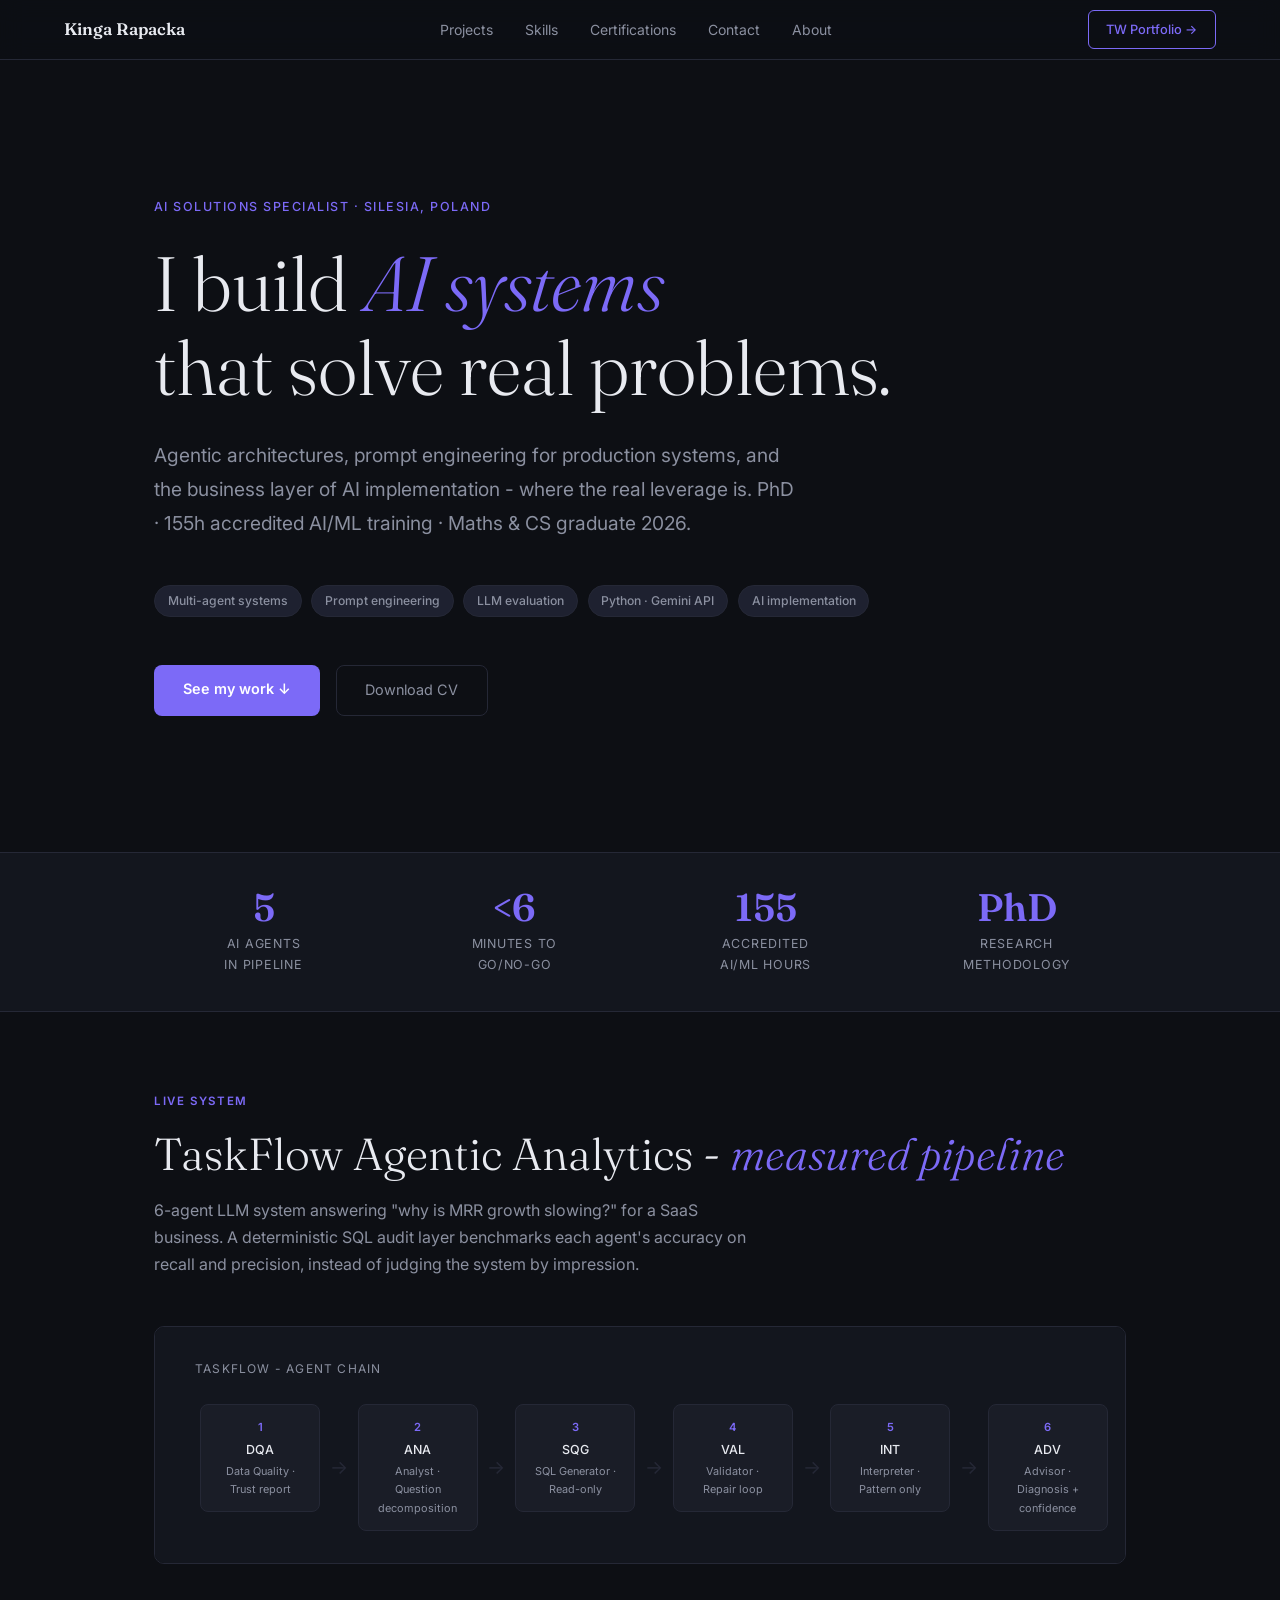
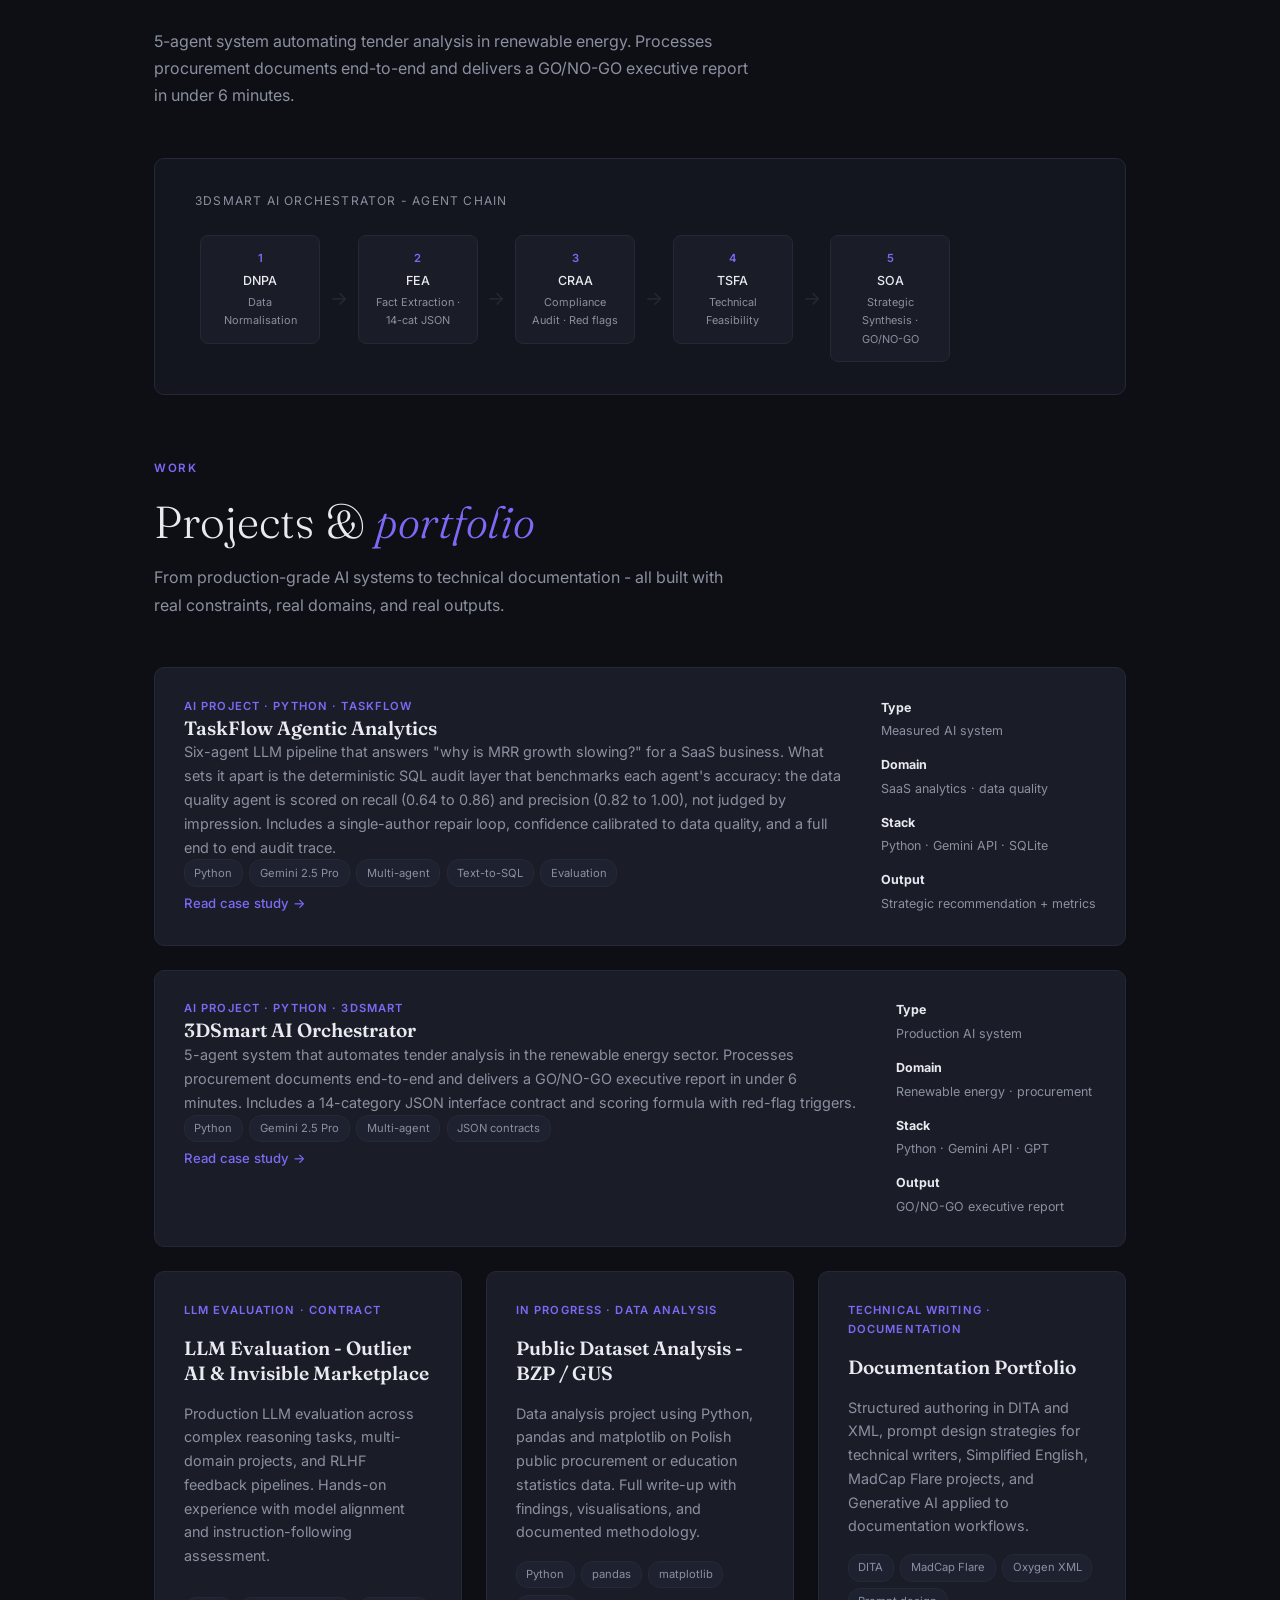
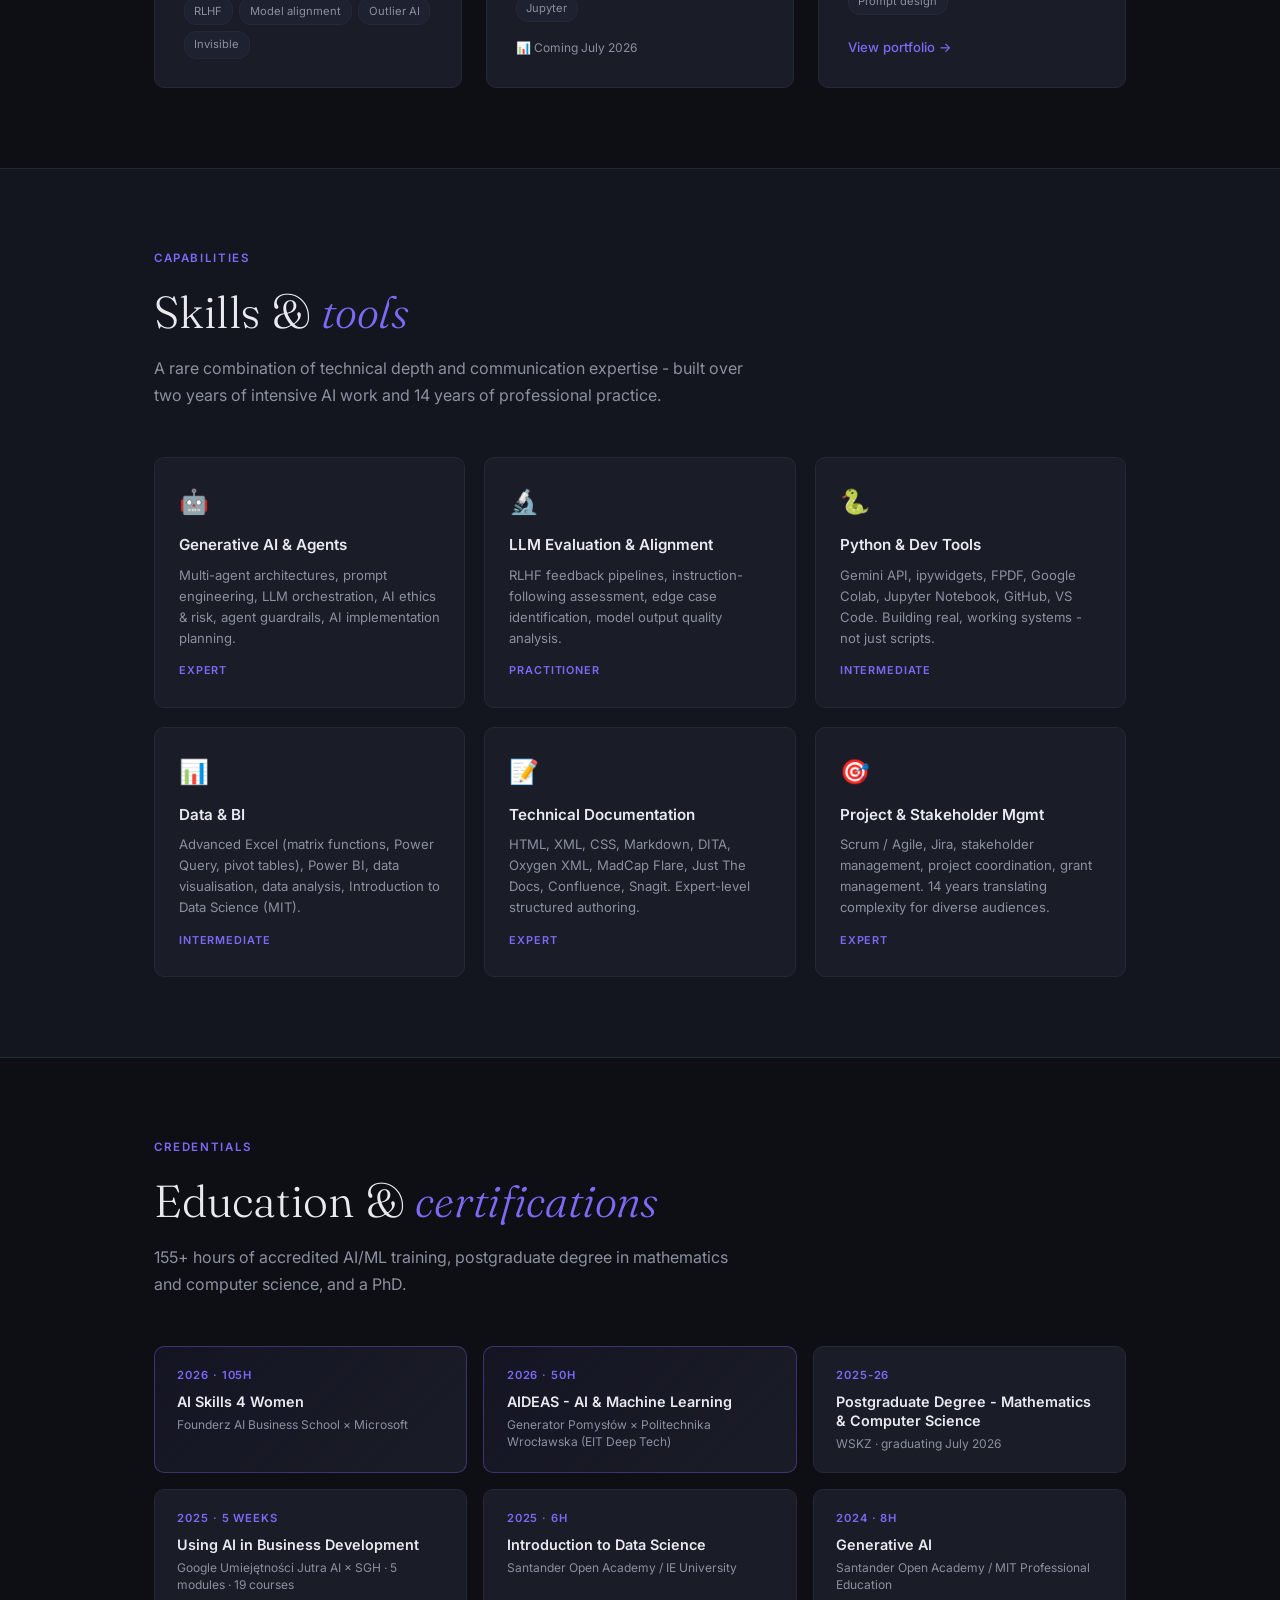
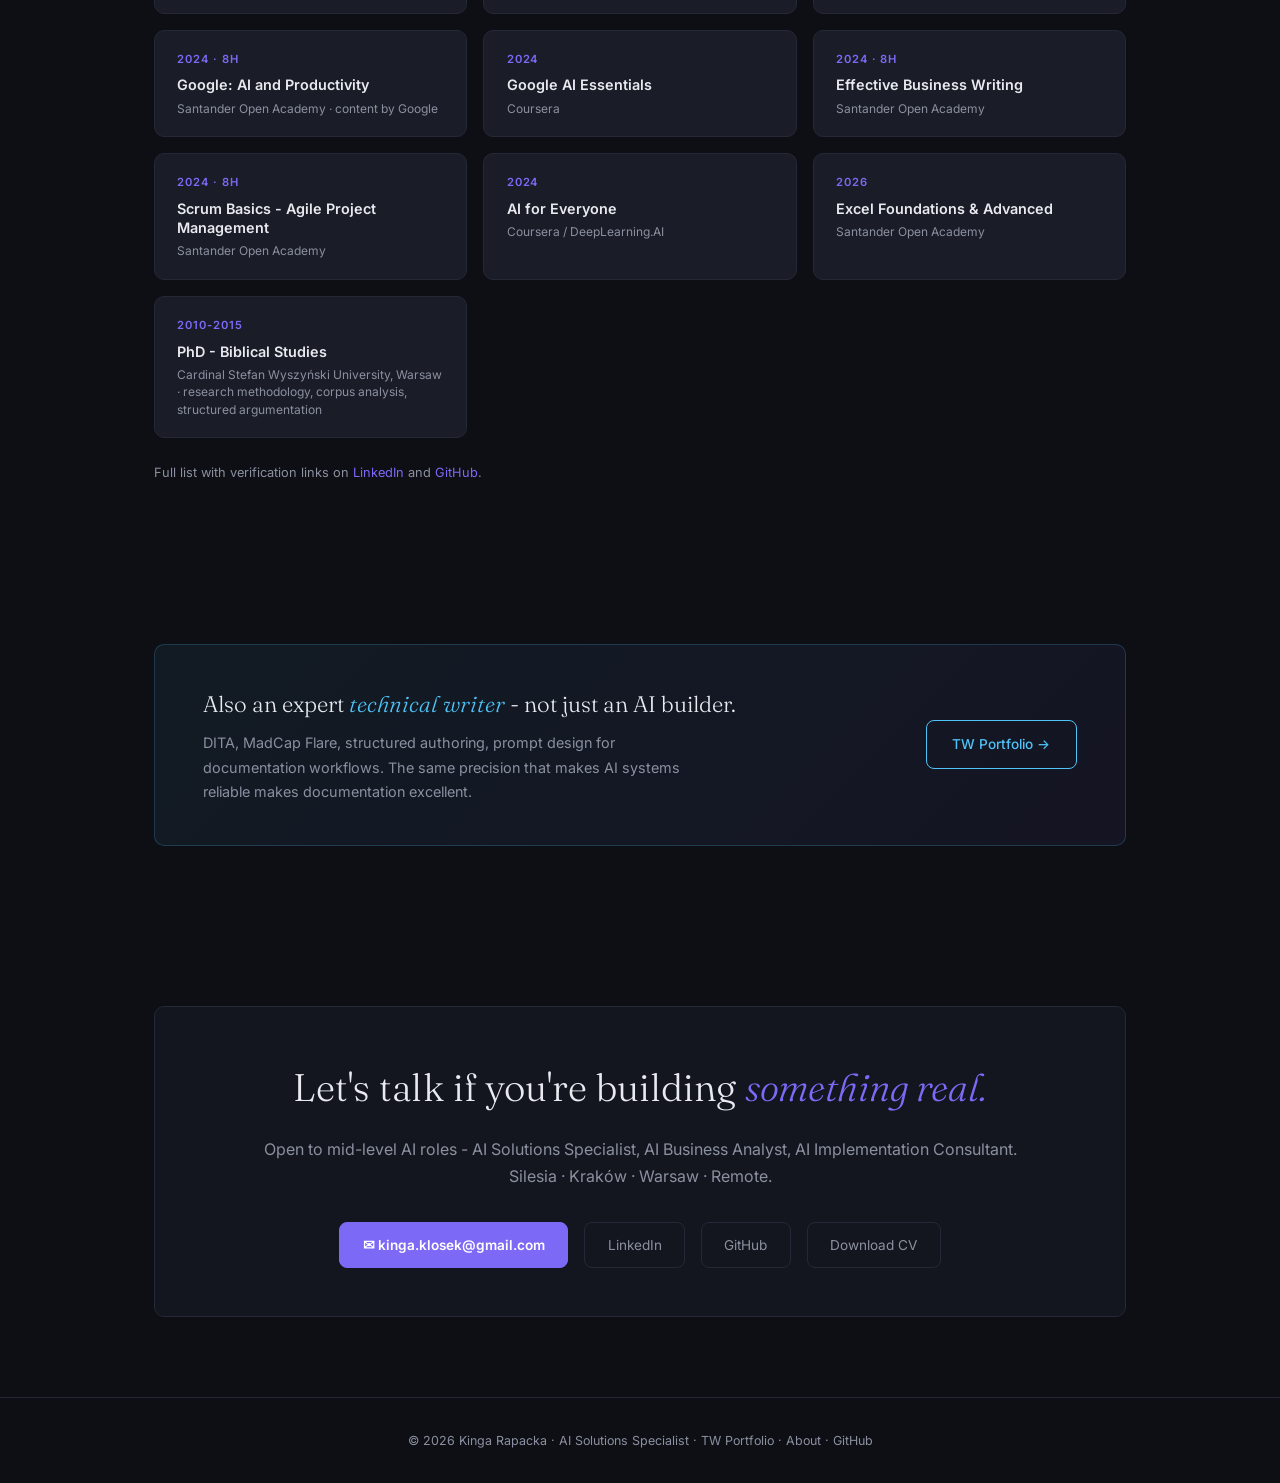
==== index.html @ c85bceb8 "Update index.html" ====
<!DOCTYPE html>
<html lang="en">
<head>
  <meta charset="UTF-8" />
  <meta name="viewport" content="width=device-width, initial-scale=1.0" />
  <meta name="description" content="Kinga Rapacka - AI Solutions Specialist. Multi-agent AI systems, prompt engineering, LLM evaluation. Based in Silesia, Poland." />
  <title>Kinga Rapacka - AI Solutions Specialist</title>
  <link rel="preconnect" href="https://fonts.googleapis.com" />
  <link rel="preconnect" href="https://fonts.gstatic.com" crossorigin />
  <link href="https://fonts.googleapis.com/css2?family=Inter:wght@300;400;500;600&family=Fraunces:ital,wght@0,300;0,600;1,300;1,600&display=swap" rel="stylesheet" />
  <style>
    :root {
      --bg: #0d0f14; --bg-mid: #13161e; --bg-card: #1a1d27; --border: #252836;
      --accent: #7c6af7; --accent-2: #4fc3f7; --text: #e8eaf0; --muted: #8b90a0;
      --tag-bg: #1e2130; --radius: 10px;
      --ff-display: 'Fraunces', serif; --ff-body: 'Inter', sans-serif;
    }
    *, *::before, *::after { box-sizing: border-box; margin: 0; padding: 0; }
    html { scroll-behavior: smooth; }
    body { background: var(--bg); color: var(--text); font-family: var(--ff-body); font-size: 16px; line-height: 1.7; -webkit-font-smoothing: antialiased; }
    a { color: inherit; text-decoration: none; }

    nav { position: sticky; top: 0; z-index: 100; display: flex; align-items: center; justify-content: space-between; padding: 0 clamp(1.5rem,5vw,4rem); height: 60px; background: rgba(13,15,20,.85); backdrop-filter: blur(12px); border-bottom: 1px solid var(--border); }
    .nav-logo { font-family: var(--ff-display); font-weight: 600; font-size: 1.05rem; }
    .nav-links { display: flex; gap: 2rem; list-style: none; }
    .nav-links a { font-size: .875rem; color: var(--muted); transition: color .2s; }
    .nav-links a:hover { color: var(--text); }
    .nav-cta { font-size: .8rem; font-weight: 500; padding: .45rem 1.1rem; border: 1px solid var(--accent); border-radius: 6px; color: var(--accent); transition: background .2s, color .2s; }
    .nav-cta:hover { background: var(--accent); color: #fff; }

    .hero { min-height: 88vh; display: flex; flex-direction: column; justify-content: center; padding: clamp(4rem,10vw,8rem) clamp(1.5rem,5vw,4rem); max-width: 1100px; margin: 0 auto; }
    .hero-eyebrow { font-size: .78rem; font-weight: 500; letter-spacing: .12em; text-transform: uppercase; color: var(--accent); margin-bottom: 1.5rem; }
    .hero h1 { font-family: var(--ff-display); font-size: clamp(2.6rem,6vw,5rem); font-weight: 300; line-height: 1.1; margin-bottom: 1.8rem; }
    .hero h1 em { font-style: italic; color: var(--accent); }
    .hero-sub { font-size: clamp(1rem,2vw,1.2rem); color: var(--muted); max-width: 640px; margin-bottom: 2.8rem; line-height: 1.75; }
    .hero-tags { display: flex; flex-wrap: wrap; gap: .6rem; margin-bottom: 3rem; }
    .tag { font-size: .76rem; font-weight: 500; padding: .3rem .8rem; border-radius: 20px; background: var(--tag-bg); border: 1px solid var(--border); color: var(--muted); }
    .hero-btns { display: flex; gap: 1rem; flex-wrap: wrap; }
    .btn-primary { padding: .75rem 1.8rem; background: var(--accent); color: #fff; border-radius: 8px; font-weight: 600; font-size: .9rem; transition: opacity .2s; }
    .btn-primary:hover { opacity: .88; }
    .btn-ghost { padding: .75rem 1.8rem; border: 1px solid var(--border); border-radius: 8px; font-size: .9rem; color: var(--muted); transition: border-color .2s, color .2s; }
    .btn-ghost:hover { border-color: var(--text); color: var(--text); }

    .full-bleed-divider { background: var(--bg-mid); border-top: 1px solid var(--border); border-bottom: 1px solid var(--border); }
    .stats-inner { max-width: 1100px; margin: 0 auto; padding: 2.2rem clamp(1.5rem,5vw,4rem); display: grid; grid-template-columns: repeat(auto-fit,minmax(160px,1fr)); gap: 2rem; }
    .stat-item { text-align: center; }
    .stat-num { font-family: var(--ff-display); font-size: 2.4rem; font-weight: 600; color: var(--accent); line-height: 1; }
    .stat-label { font-size: .78rem; color: var(--muted); margin-top: .4rem; text-transform: uppercase; letter-spacing: .06em; }

    section { max-width: 1100px; margin: 0 auto; padding: 5rem clamp(1.5rem,5vw,4rem); }
    .section-label { font-size: .72rem; font-weight: 600; letter-spacing: .14em; text-transform: uppercase; color: var(--accent); margin-bottom: 1rem; }
    .section-title { font-family: var(--ff-display); font-size: clamp(1.8rem,3.5vw,2.8rem); font-weight: 300; line-height: 1.2; margin-bottom: 1rem; }
    .section-title em { font-style: italic; color: var(--accent); }
    .section-sub { color: var(--muted); max-width: 600px; margin-bottom: 3rem; font-size: 1rem; }

    /* Pipeline */
    .pipeline { background: var(--bg-mid); border: 1px solid var(--border); border-radius: var(--radius); padding: 2rem 2.5rem; margin-bottom: 4rem; overflow-x: auto; }
    .pipeline-title { font-size: .75rem; letter-spacing: .1em; text-transform: uppercase; color: var(--muted); margin-bottom: 1.5rem; }
    .pipeline-steps { display: flex; align-items: stretch; gap: 0; min-width: max-content; }
    .pl-step { display: flex; flex-direction: column; align-items: center; min-width: 130px; }
    .pl-box { background: var(--bg-card); border: 1px solid var(--border); border-radius: 8px; padding: .8rem 1rem; text-align: center; width: 120px; }
    .pl-num { font-size: .7rem; color: var(--accent); font-weight: 600; margin-bottom: .3rem; }
    .pl-name { font-size: .78rem; font-weight: 500; color: var(--text); line-height: 1.3; }
    .pl-sub { font-size: .68rem; color: var(--muted); margin-top: .25rem; }
    .pl-arrow { display: flex; align-items: center; padding: 0 .3rem; color: var(--border); font-size: 1.2rem; align-self: center; }

    /* Projects */
    .projects-grid { display: grid; grid-template-columns: repeat(auto-fill,minmax(300px,1fr)); gap: 1.5rem; }
    .project-card { background: var(--bg-card); border: 1px solid var(--border); border-radius: var(--radius); padding: 1.8rem; display: flex; flex-direction: column; gap: 1rem; transition: border-color .25s, transform .25s; }
    .project-card:hover { border-color: var(--accent); transform: translateY(-3px); }
    .card-eyebrow { font-size: .7rem; font-weight: 600; letter-spacing: .1em; text-transform: uppercase; color: var(--accent); }
    .card-title { font-family: var(--ff-display); font-size: 1.2rem; font-weight: 600; line-height: 1.3; }
    .card-desc { font-size: .9rem; color: var(--muted); line-height: 1.65; flex: 1; }
    .card-tags { display: flex; flex-wrap: wrap; gap: .4rem; }
    .card-tag { font-size: .7rem; padding: .2rem .6rem; background: var(--tag-bg); border: 1px solid var(--border); border-radius: 12px; color: var(--muted); }
    .card-link { font-size: .82rem; font-weight: 500; color: var(--accent); display: inline-flex; align-items: center; gap: .3rem; margin-top: .3rem; transition: gap .2s; }
    .card-link:hover { gap: .6rem; }
    .project-card.featured { grid-column: 1/-1; flex-direction: row; gap: 2.5rem; align-items: flex-start; }
    .featured-content { flex: 1; }
    .featured-meta { min-width: 200px; display: flex; flex-direction: column; gap: .8rem; }
    .meta-item { font-size: .78rem; color: var(--muted); }
    .meta-item strong { display: block; color: var(--text); margin-bottom: .15rem; }

    /* Skills */
    .skills-grid { display: grid; grid-template-columns: repeat(auto-fill,minmax(260px,1fr)); gap: 1.2rem; }
    .skill-card { background: var(--bg-card); border: 1px solid var(--border); border-radius: var(--radius); padding: 1.5rem; }
    .skill-icon { font-size: 1.5rem; margin-bottom: .6rem; }
    .skill-name { font-weight: 600; font-size: .95rem; margin-bottom: .4rem; }
    .skill-desc { font-size: .82rem; color: var(--muted); line-height: 1.6; }
    .skill-level { display: inline-block; margin-top: .8rem; font-size: .68rem; font-weight: 600; letter-spacing: .08em; text-transform: uppercase; color: var(--accent); }

    /* Certifications - FULL GRID */
    .certs-grid { display: grid; grid-template-columns: repeat(auto-fill,minmax(240px,1fr)); gap: 1rem; }
    .cert-card { background: var(--bg-card); border: 1px solid var(--border); border-radius: var(--radius); padding: 1.2rem 1.4rem; transition: border-color .2s; }
    .cert-card:hover { border-color: var(--accent); }
    .cert-card.cert-featured { border-color: rgba(124,106,247,.35); background: linear-gradient(135deg,rgba(124,106,247,.07) 0%,var(--bg-card) 100%); }
    .cert-year { font-size: .7rem; font-weight: 600; letter-spacing: .08em; text-transform: uppercase; color: var(--accent); margin-bottom: .4rem; }
    .cert-name { font-size: .9rem; font-weight: 600; color: var(--text); line-height: 1.35; margin-bottom: .3rem; }
    .cert-issuer { font-size: .75rem; color: var(--muted); line-height: 1.45; }

    /* Contact */
    .contact-box { background: var(--bg-mid); border: 1px solid var(--border); border-radius: var(--radius); padding: 3rem; text-align: center; }
    .contact-box h2 { font-family: var(--ff-display); font-size: clamp(1.6rem,3vw,2.4rem); font-weight: 300; margin-bottom: 1rem; }
    .contact-box h2 em { font-style: italic; color: var(--accent); }
    .contact-box p { color: var(--muted); margin-bottom: 2rem; font-size: 1rem; }
    .contact-links { display: flex; justify-content: center; flex-wrap: wrap; gap: 1rem; }
    .contact-link { padding: .65rem 1.4rem; border: 1px solid var(--border); border-radius: 8px; font-size: .85rem; color: var(--muted); transition: border-color .2s, color .2s; }
    .contact-link:hover { border-color: var(--accent); color: var(--accent); }
    .contact-link.primary { background: var(--accent); border-color: var(--accent); color: #fff; font-weight: 600; }
    .contact-link.primary:hover { opacity: .88; color: #fff; }

    /* TW Bridge */
    .bridge { background: linear-gradient(135deg,rgba(79,195,247,.07) 0%,rgba(124,106,247,.07) 100%); border: 1px solid rgba(79,195,247,.2); border-radius: var(--radius); padding: 2.5rem 3rem; display: flex; align-items: center; justify-content: space-between; gap: 2rem; flex-wrap: wrap; }
    .bridge-text h3 { font-family: var(--ff-display); font-size: 1.4rem; font-weight: 300; margin-bottom: .5rem; }
    .bridge-text h3 em { font-style: italic; color: var(--accent-2); }
    .bridge-text p { font-size: .9rem; color: var(--muted); max-width: 480px; }
    .bridge-btn { padding: .75rem 1.6rem; border: 1px solid var(--accent-2); border-radius: 8px; color: var(--accent-2); font-size: .85rem; font-weight: 500; white-space: nowrap; transition: background .2s, color .2s; }
    .bridge-btn:hover { background: var(--accent-2); color: var(--bg); }

    footer { border-top: 1px solid var(--border); text-align: center; padding: 2rem; font-size: .78rem; color: var(--muted); }
    footer a { color: var(--muted); }
    footer a:hover { color: var(--text); }

    .reveal { opacity: 0; transform: translateY(22px); transition: opacity .55s ease, transform .55s ease; }
    .reveal.visible { opacity: 1; transform: none; }

    @media (max-width: 768px) {
      .nav-links { display: none; }
      .project-card.featured { flex-direction: column; }
      .featured-meta { min-width: auto; flex-direction: row; flex-wrap: wrap; }
      .bridge { flex-direction: column; text-align: center; }
    }
  </style>
</head>
<body>

<nav>
  <span class="nav-logo">Kinga Rapacka</span>
  <ul class="nav-links">
    <li><a href="#projects">Projects</a></li>
    <li><a href="#skills">Skills</a></li>
    <li><a href="#certifications">Certifications</a></li>
    <li><a href="#contact">Contact</a></li>
    <li><a href="about.html">About</a></li>
  </ul>
  <a class="nav-cta" href="https://kinrap.github.io/TW_Portfolio/">TW Portfolio →</a>
</nav>

<!-- HERO -->
<div class="hero">
  <p class="hero-eyebrow">AI Solutions Specialist · Silesia, Poland</p>
  <h1>I build <em>AI systems</em><br>that solve real problems.</h1>
  <p class="hero-sub">Agentic architectures, prompt engineering for production systems, and the business layer of AI implementation - where the real leverage is. PhD · 155h accredited AI/ML training · Maths &amp; CS graduate 2026.</p>
  <div class="hero-tags">
    <span class="tag">Multi-agent systems</span>
    <span class="tag">Prompt engineering</span>
    <span class="tag">LLM evaluation</span>
    <span class="tag">Python · Gemini API</span>
    <span class="tag">AI implementation</span>
  </div>
  <div class="hero-btns">
    <a class="btn-primary" href="#projects">See my work ↓</a>
    <a class="btn-ghost" href="assets/Kinga_Rapacka_CV.pdf" target="_blank">Download CV</a>
  </div>
</div>

<!-- STATS -->
<div class="full-bleed-divider">
  <div class="stats-inner">
    <div class="stat-item"><div class="stat-num">5</div><div class="stat-label">AI agents<br>in pipeline</div></div>
    <div class="stat-item"><div class="stat-num">&lt;6</div><div class="stat-label">minutes to<br>GO/NO-GO</div></div>
    <div class="stat-item"><div class="stat-num">155</div><div class="stat-label">accredited<br>AI/ML hours</div></div>
    <div class="stat-item"><div class="stat-num">PhD</div><div class="stat-label">research<br>methodology</div></div>
  </div>
</div>

<!-- PIPELINE -->
<section>
  <p class="section-label">Live system</p>
  <h2 class="section-title">TaskFlow Agentic Analytics - <em>measured pipeline</em></h2>
  <p class="section-sub">6-agent LLM system answering "why is MRR growth slowing?" for a SaaS business. A deterministic SQL audit layer benchmarks each agent's accuracy on recall and precision, instead of judging the system by impression.</p>

  <div class="pipeline">
    <div class="pipeline-title">TaskFlow - agent chain</div>
    <div class="pipeline-steps">
      <div class="pl-step"><div class="pl-box"><div class="pl-num">1</div><div class="pl-name">DQA</div><div class="pl-sub">Data Quality · Trust report</div></div></div>
      <div class="pl-arrow">→</div>
      <div class="pl-step"><div class="pl-box"><div class="pl-num">2</div><div class="pl-name">ANA</div><div class="pl-sub">Analyst · Question decomposition</div></div></div>
      <div class="pl-arrow">→</div>
      <div class="pl-step"><div class="pl-box"><div class="pl-num">3</div><div class="pl-name">SQG</div><div class="pl-sub">SQL Generator · Read-only</div></div></div>
      <div class="pl-arrow">→</div>
      <div class="pl-step"><div class="pl-box"><div class="pl-num">4</div><div class="pl-name">VAL</div><div class="pl-sub">Validator · Repair loop</div></div></div>
      <div class="pl-arrow">→</div>
      <div class="pl-step"><div class="pl-box"><div class="pl-num">5</div><div class="pl-name">INT</div><div class="pl-sub">Interpreter · Pattern only</div></div></div>
      <div class="pl-arrow">→</div>
      <div class="pl-step"><div class="pl-box"><div class="pl-num">6</div><div class="pl-name">ADV</div><div class="pl-sub">Advisor · Diagnosis + confidence</div></div></div>
    </div>
  </div>

  <p class="section-sub" style="margin-top:2.5rem;">5-agent system automating tender analysis in renewable energy. Processes procurement documents end-to-end and delivers a GO/NO-GO executive report in under 6 minutes.</p>

  <div class="pipeline">
    <div class="pipeline-title">3DSmart AI Orchestrator - agent chain</div>
    <div class="pipeline-steps">
      <div class="pl-step"><div class="pl-box"><div class="pl-num">1</div><div class="pl-name">DNPA</div><div class="pl-sub">Data Normalisation</div></div></div>
      <div class="pl-arrow">→</div>
      <div class="pl-step"><div class="pl-box"><div class="pl-num">2</div><div class="pl-name">FEA</div><div class="pl-sub">Fact Extraction · 14-cat JSON</div></div></div>
      <div class="pl-arrow">→</div>
      <div class="pl-step"><div class="pl-box"><div class="pl-num">3</div><div class="pl-name">CRAA</div><div class="pl-sub">Compliance Audit · Red flags</div></div></div>
      <div class="pl-arrow">→</div>
      <div class="pl-step"><div class="pl-box"><div class="pl-num">4</div><div class="pl-name">TSFA</div><div class="pl-sub">Technical Feasibility</div></div></div>
      <div class="pl-arrow">→</div>
      <div class="pl-step"><div class="pl-box"><div class="pl-num">5</div><div class="pl-name">SOA</div><div class="pl-sub">Strategic Synthesis · GO/NO-GO</div></div></div>
    </div>
  </div>

  <!-- PROJECTS -->
  <p class="section-label" id="projects">Work</p>
  <h2 class="section-title">Projects &amp; <em>portfolio</em></h2>
  <p class="section-sub">From production-grade AI systems to technical documentation - all built with real constraints, real domains, and real outputs.</p>

  <div class="projects-grid">
    <div class="project-card featured reveal">
      <div class="featured-content">
        <p class="card-eyebrow">AI Project · Python · TaskFlow</p>
        <h3 class="card-title">TaskFlow Agentic Analytics</h3>
        <p class="card-desc">Six-agent LLM pipeline that answers "why is MRR growth slowing?" for a SaaS business. What sets it apart is the deterministic SQL audit layer that benchmarks each agent's accuracy: the data quality agent is scored on recall (0.64 to 0.86) and precision (0.82 to 1.00), not judged by impression. Includes a single-author repair loop, confidence calibrated to data quality, and a full end to end audit trace.</p>
        <div class="card-tags"><span class="card-tag">Python</span><span class="card-tag">Gemini 2.5 Pro</span><span class="card-tag">Multi-agent</span><span class="card-tag">Text-to-SQL</span><span class="card-tag">Evaluation</span></div>
        <a class="card-link" href="projects/taskflow.html">Read case study →</a>
      </div>
      <div class="featured-meta">
        <div class="meta-item"><strong>Type</strong>Measured AI system</div>
        <div class="meta-item"><strong>Domain</strong>SaaS analytics · data quality</div>
        <div class="meta-item"><strong>Stack</strong>Python · Gemini API · SQLite</div>
        <div class="meta-item"><strong>Output</strong>Strategic recommendation + metrics</div>
      </div>
    </div>

    <div class="project-card featured reveal">
      <div class="featured-content">
        <p class="card-eyebrow">AI Project · Python · 3DSmart</p>
        <h3 class="card-title">3DSmart AI Orchestrator</h3>
        <p class="card-desc">5-agent system that automates tender analysis in the renewable energy sector. Processes procurement documents end-to-end and delivers a GO/NO-GO executive report in under 6 minutes. Includes a 14-category JSON interface contract and scoring formula with red-flag triggers.</p>
        <div class="card-tags"><span class="card-tag">Python</span><span class="card-tag">Gemini 2.5 Pro</span><span class="card-tag">Multi-agent</span><span class="card-tag">JSON contracts</span></div>
        <a class="card-link" href="projects/3dsmart.html">Read case study →</a>
      </div>
      <div class="featured-meta">
        <div class="meta-item"><strong>Type</strong>Production AI system</div>
        <div class="meta-item"><strong>Domain</strong>Renewable energy · procurement</div>
        <div class="meta-item"><strong>Stack</strong>Python · Gemini API · GPT</div>
        <div class="meta-item"><strong>Output</strong>GO/NO-GO executive report</div>
      </div>
    </div>

    <div class="project-card reveal">
      <p class="card-eyebrow">LLM Evaluation · Contract</p>
      <h3 class="card-title">LLM Evaluation - Outlier AI &amp; Invisible Marketplace</h3>
      <p class="card-desc">Production LLM evaluation across complex reasoning tasks, multi-domain projects, and RLHF feedback pipelines. Hands-on experience with model alignment and instruction-following assessment.</p>
      <div class="card-tags"><span class="card-tag">RLHF</span><span class="card-tag">Model alignment</span><span class="card-tag">Outlier AI</span><span class="card-tag">Invisible</span></div>
    </div>

    <div class="project-card reveal">
      <p class="card-eyebrow">In progress · Data Analysis</p>
      <h3 class="card-title">Public Dataset Analysis - BZP / GUS</h3>
      <p class="card-desc">Data analysis project using Python, pandas and matplotlib on Polish public procurement or education statistics data. Full write-up with findings, visualisations, and documented methodology.</p>
      <div class="card-tags"><span class="card-tag">Python</span><span class="card-tag">pandas</span><span class="card-tag">matplotlib</span><span class="card-tag">Jupyter</span></div>
      <span style="font-size:.75rem;color:var(--muted);">📊 Coming July 2026</span>
    </div>

    <div class="project-card reveal">
      <p class="card-eyebrow">Technical Writing · Documentation</p>
      <h3 class="card-title">Documentation Portfolio</h3>
      <p class="card-desc">Structured authoring in DITA and XML, prompt design strategies for technical writers, Simplified English, MadCap Flare projects, and Generative AI applied to documentation workflows.</p>
      <div class="card-tags"><span class="card-tag">DITA</span><span class="card-tag">MadCap Flare</span><span class="card-tag">Oxygen XML</span><span class="card-tag">Prompt design</span></div>
      <a class="card-link" href="projects/tech-writing.html">View portfolio →</a>
    </div>
  </div>
</section>

<!-- SKILLS -->
<div class="full-bleed-divider">
<section id="skills">
  <p class="section-label">Capabilities</p>
  <h2 class="section-title">Skills &amp; <em>tools</em></h2>
  <p class="section-sub">A rare combination of technical depth and communication expertise - built over two years of intensive AI work and 14 years of professional practice.</p>
  <div class="skills-grid">
    <div class="skill-card"><div class="skill-icon">🤖</div><div class="skill-name">Generative AI &amp; Agents</div><div class="skill-desc">Multi-agent architectures, prompt engineering, LLM orchestration, AI ethics &amp; risk, agent guardrails, AI implementation planning.</div><span class="skill-level">Expert</span></div>
    <div class="skill-card"><div class="skill-icon">🔬</div><div class="skill-name">LLM Evaluation &amp; Alignment</div><div class="skill-desc">RLHF feedback pipelines, instruction-following assessment, edge case identification, model output quality analysis.</div><span class="skill-level">Practitioner</span></div>
    <div class="skill-card"><div class="skill-icon">🐍</div><div class="skill-name">Python &amp; Dev Tools</div><div class="skill-desc">Gemini API, ipywidgets, FPDF, Google Colab, Jupyter Notebook, GitHub, VS Code. Building real, working systems - not just scripts.</div><span class="skill-level">Intermediate</span></div>
    <div class="skill-card"><div class="skill-icon">📊</div><div class="skill-name">Data &amp; BI</div><div class="skill-desc">Advanced Excel (matrix functions, Power Query, pivot tables), Power BI, data visualisation, data analysis, Introduction to Data Science (MIT).</div><span class="skill-level">Intermediate</span></div>
    <div class="skill-card"><div class="skill-icon">📝</div><div class="skill-name">Technical Documentation</div><div class="skill-desc">HTML, XML, CSS, Markdown, DITA, Oxygen XML, MadCap Flare, Just The Docs, Confluence, Snagit. Expert-level structured authoring.</div><span class="skill-level">Expert</span></div>
    <div class="skill-card"><div class="skill-icon">🎯</div><div class="skill-name">Project &amp; Stakeholder Mgmt</div><div class="skill-desc">Scrum / Agile, Jira, stakeholder management, project coordination, grant management. 14 years translating complexity for diverse audiences.</div><span class="skill-level">Expert</span></div>
  </div>
</section>
</div>

<!-- CERTIFICATIONS - FULL LIST -->
<section id="certifications">
  <p class="section-label">Credentials</p>
  <h2 class="section-title">Education &amp; <em>certifications</em></h2>
  <p class="section-sub">155+ hours of accredited AI/ML training, postgraduate degree in mathematics and computer science, and a PhD.</p>

  <div class="certs-grid">

    <div class="cert-card cert-featured">
      <div class="cert-year">2026 · 105h</div>
      <div class="cert-name">AI Skills 4 Women</div>
      <div class="cert-issuer">Founderz AI Business School × Microsoft</div>
    </div>

    <div class="cert-card cert-featured">
      <div class="cert-year">2026 · 50h</div>
      <div class="cert-name">AIDEAS - AI &amp; Machine Learning</div>
      <div class="cert-issuer">Generator Pomysłów × Politechnika Wrocławska (EIT Deep Tech)</div>
    </div>

    <div class="cert-card">
      <div class="cert-year">2025-26</div>
      <div class="cert-name">Postgraduate Degree - Mathematics &amp; Computer Science</div>
      <div class="cert-issuer">WSKZ · graduating July 2026</div>
    </div>

    <div class="cert-card">
      <div class="cert-year">2025 · 5 weeks</div>
      <div class="cert-name">Using AI in Business Development</div>
      <div class="cert-issuer">Google Umiejętności Jutra AI × SGH · 5 modules · 19 courses</div>
    </div>

    <div class="cert-card">
      <div class="cert-year">2025 · 6h</div>
      <div class="cert-name">Introduction to Data Science</div>
      <div class="cert-issuer">Santander Open Academy / IE University</div>
    </div>

    <div class="cert-card">
      <div class="cert-year">2024 · 8h</div>
      <div class="cert-name">Generative AI</div>
      <div class="cert-issuer">Santander Open Academy / MIT Professional Education</div>
    </div>

    <div class="cert-card">
      <div class="cert-year">2024 · 8h</div>
      <div class="cert-name">Google: AI and Productivity</div>
      <div class="cert-issuer">Santander Open Academy · content by Google</div>
    </div>

    <div class="cert-card">
      <div class="cert-year">2024</div>
      <div class="cert-name">Google AI Essentials</div>
      <div class="cert-issuer">Coursera</div>
    </div>

    <div class="cert-card">
      <div class="cert-year">2024 · 8h</div>
      <div class="cert-name">Effective Business Writing</div>
      <div class="cert-issuer">Santander Open Academy</div>
    </div>

    <div class="cert-card">
      <div class="cert-year">2024 · 8h</div>
      <div class="cert-name">Scrum Basics - Agile Project Management</div>
      <div class="cert-issuer">Santander Open Academy</div>
    </div>

    <div class="cert-card">
      <div class="cert-year">2024</div>
      <div class="cert-name">AI for Everyone</div>
      <div class="cert-issuer">Coursera / DeepLearning.AI</div>
    </div>

    <div class="cert-card">
      <div class="cert-year">2026</div>
      <div class="cert-name">Excel Foundations &amp; Advanced</div>
      <div class="cert-issuer">Santander Open Academy</div>
    </div>

    <div class="cert-card">
      <div class="cert-year">2010-2015</div>
      <div class="cert-name">PhD - Biblical Studies</div>
      <div class="cert-issuer">Cardinal Stefan Wyszyński University, Warsaw · research methodology, corpus analysis, structured argumentation</div>
    </div>

  </div>

  <p style="margin-top:1.5rem;font-size:.8rem;color:var(--muted);">
    Full list with verification links on <a href="https://www.linkedin.com/in/kinga-rapacka-29315a2a3" style="color:var(--accent);">LinkedIn</a> and <a href="https://github.com/KinRap" style="color:var(--accent);">GitHub</a>.
  </p>
</section>

<!-- TW BRIDGE -->
<section>
  <div class="bridge reveal">
    <div class="bridge-text">
      <h3>Also an expert <em>technical writer</em> - not just an AI builder.</h3>
      <p>DITA, MadCap Flare, structured authoring, prompt design for documentation workflows. The same precision that makes AI systems reliable makes documentation excellent.</p>
    </div>
    <a class="bridge-btn" href="https://kinrap.github.io/TW_Portfolio/">TW Portfolio →</a>
  </div>
</section>

<!-- CONTACT -->
<section id="contact">
  <div class="contact-box reveal">
    <h2>Let's talk if you're building <em>something real.</em></h2>
    <p>Open to mid-level AI roles - AI Solutions Specialist, AI Business Analyst, AI Implementation Consultant.<br>Silesia · Kraków · Warsaw · Remote.</p>
    <div class="contact-links">
      <a class="contact-link primary" href="mailto:kinga.klosek@gmail.com">✉ kinga.klosek@gmail.com</a>
      <a class="contact-link" href="https://www.linkedin.com/in/kinga-rapacka-29315a2a3" target="_blank">LinkedIn</a>
      <a class="contact-link" href="https://github.com/KinRap" target="_blank">GitHub</a>
      <a class="contact-link" href="assets/Kinga_Rapacka_CV.pdf" target="_blank">Download CV</a>
    </div>
  </div>
</section>

<footer>
  © 2026 Kinga Rapacka · AI Solutions Specialist ·
  <a href="https://kinrap.github.io/TW_Portfolio/">TW Portfolio</a> ·
  <a href="about.html">About</a> ·
  <a href="https://github.com/KinRap">GitHub</a>
</footer>

<script>
  const observer = new IntersectionObserver((entries) => {
    entries.forEach(e => { if (e.isIntersecting) { e.target.classList.add('visible'); observer.unobserve(e.target); } });
  }, { threshold: 0.1 });
  document.querySelectorAll('.reveal').forEach(el => observer.observe(el));
</script>
</body>
</html>
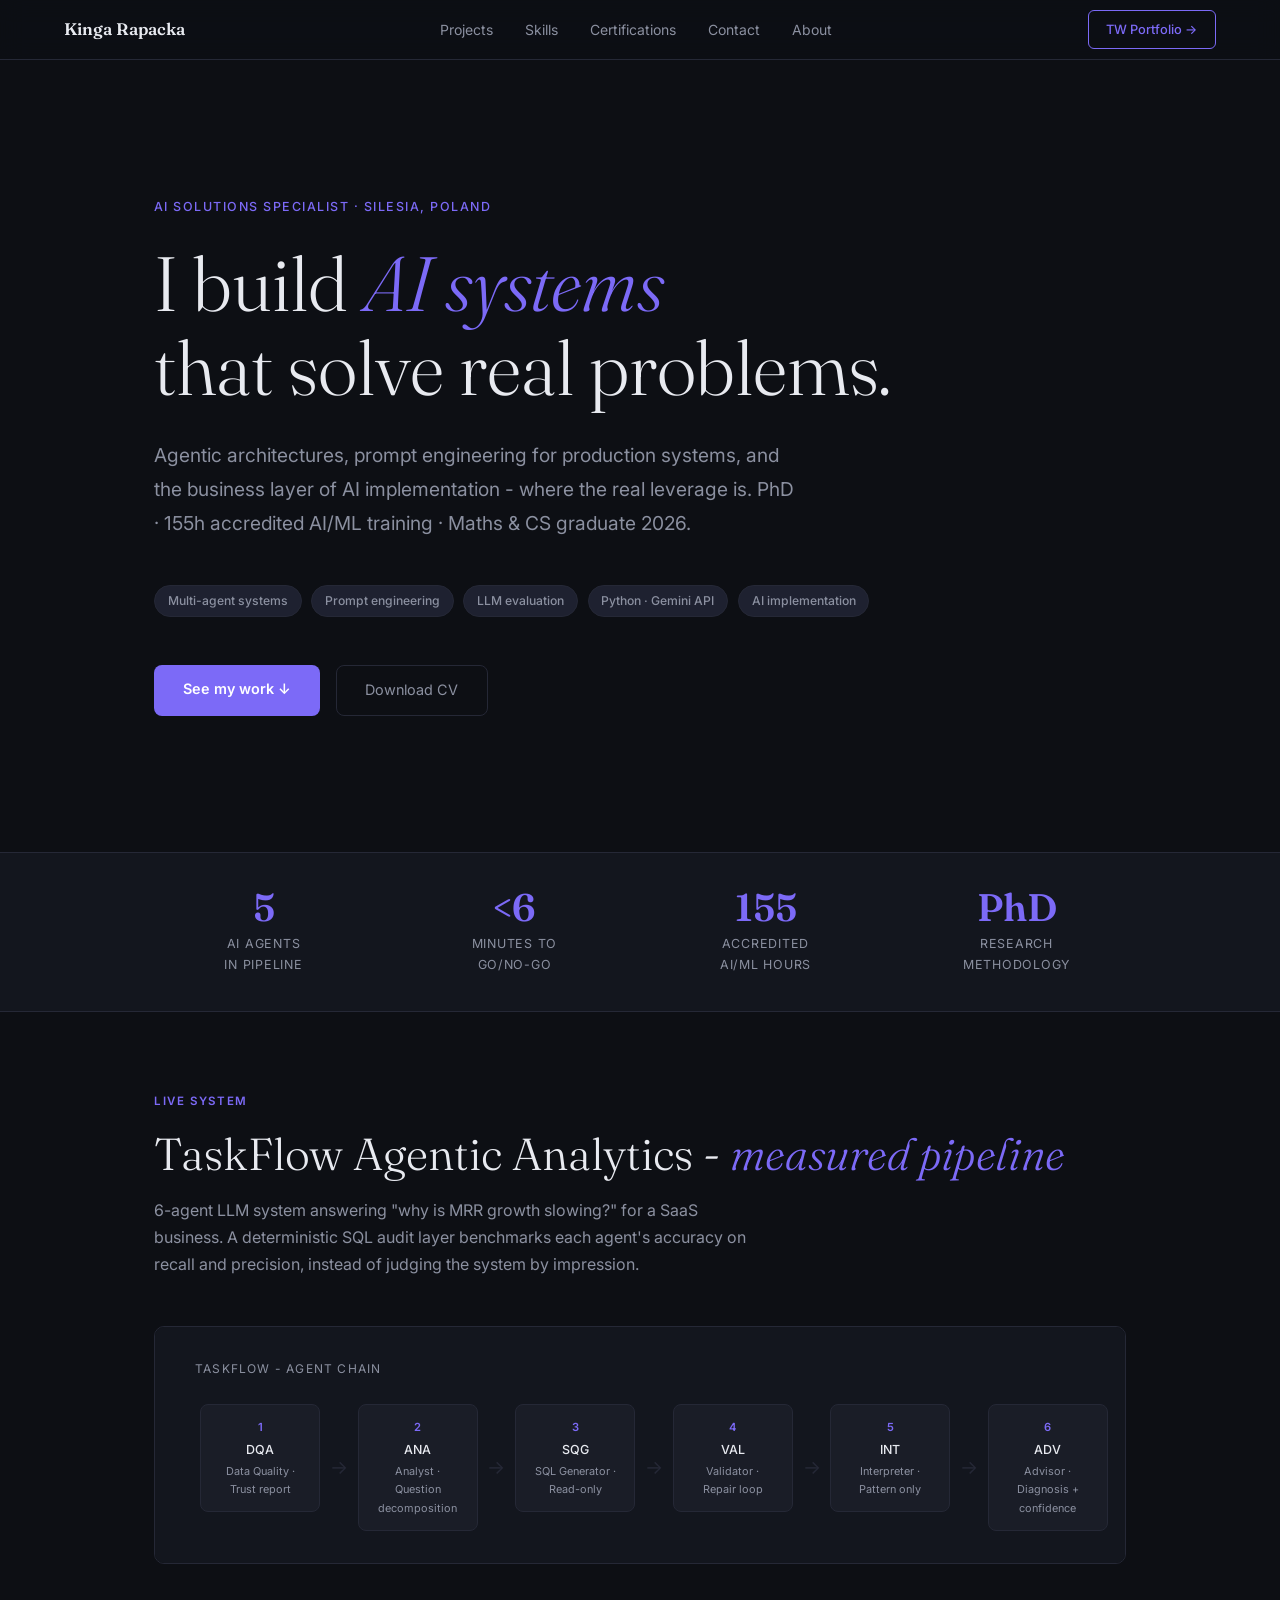
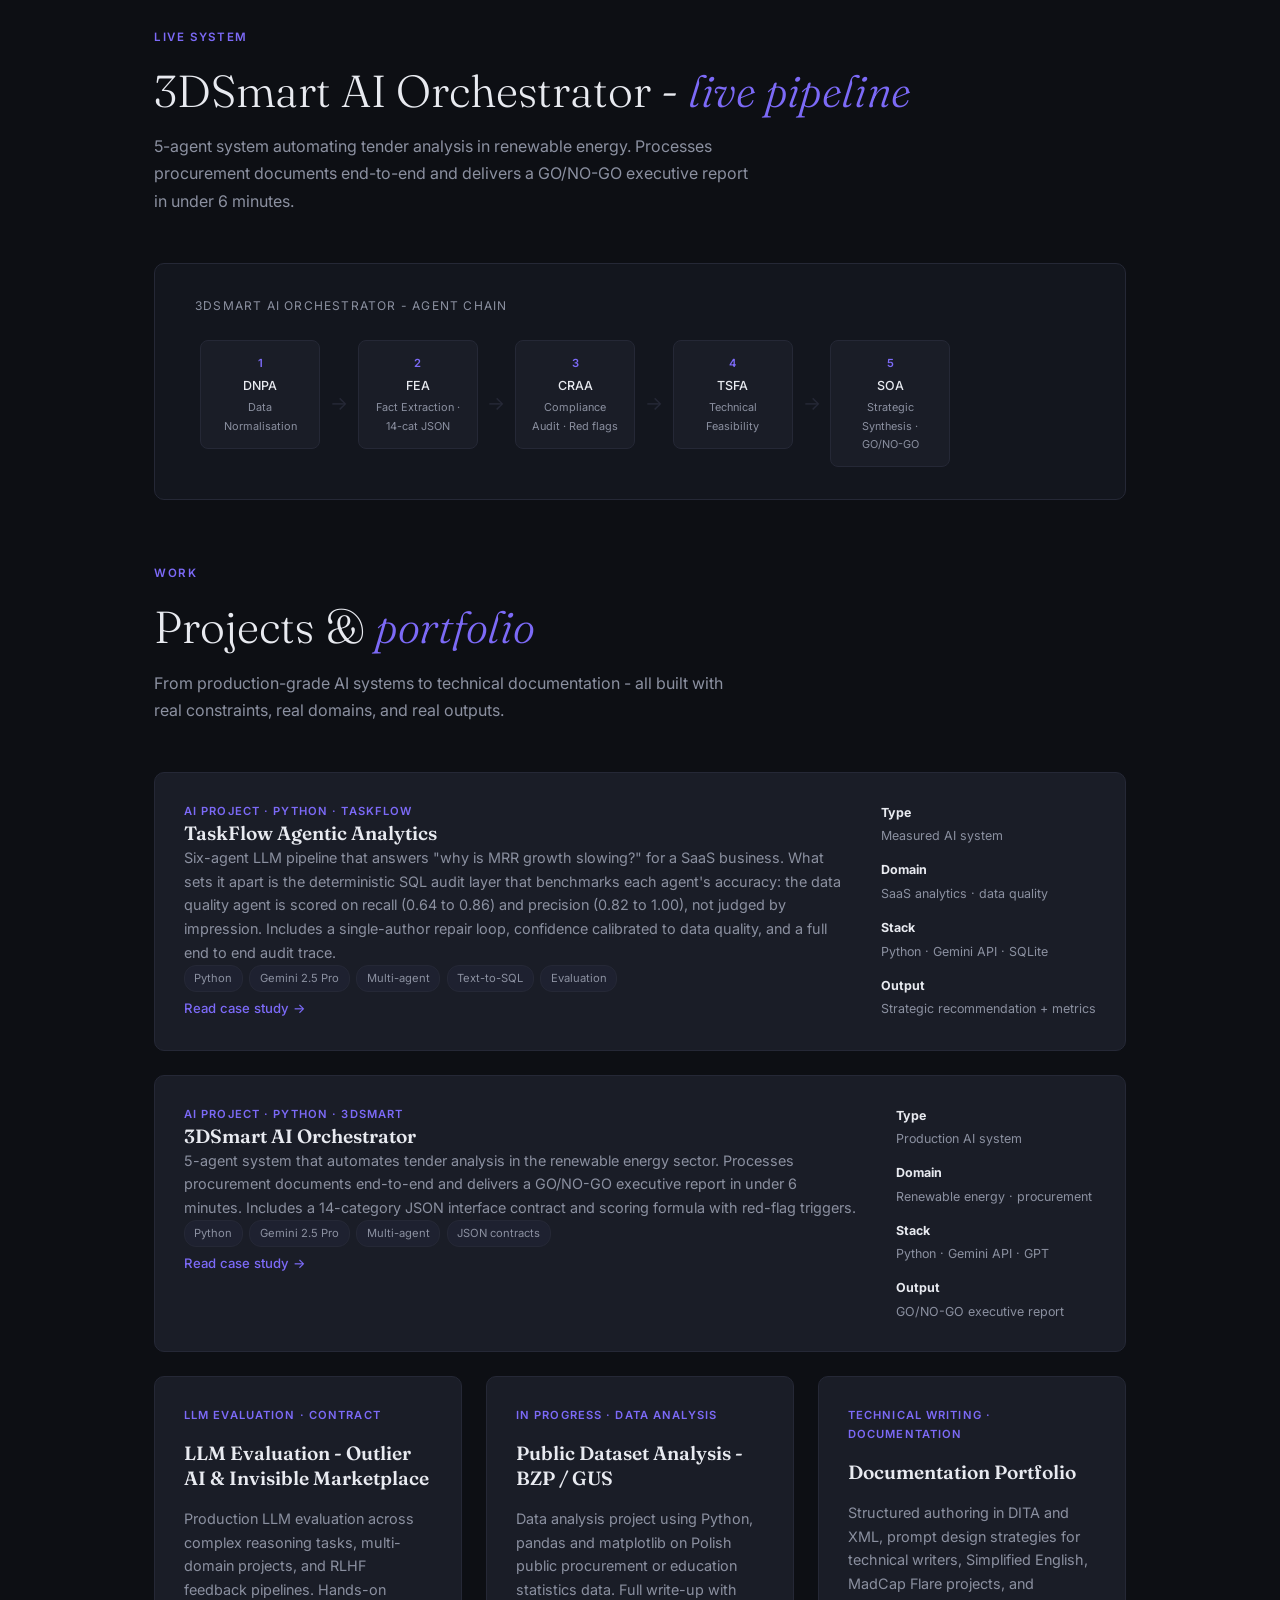
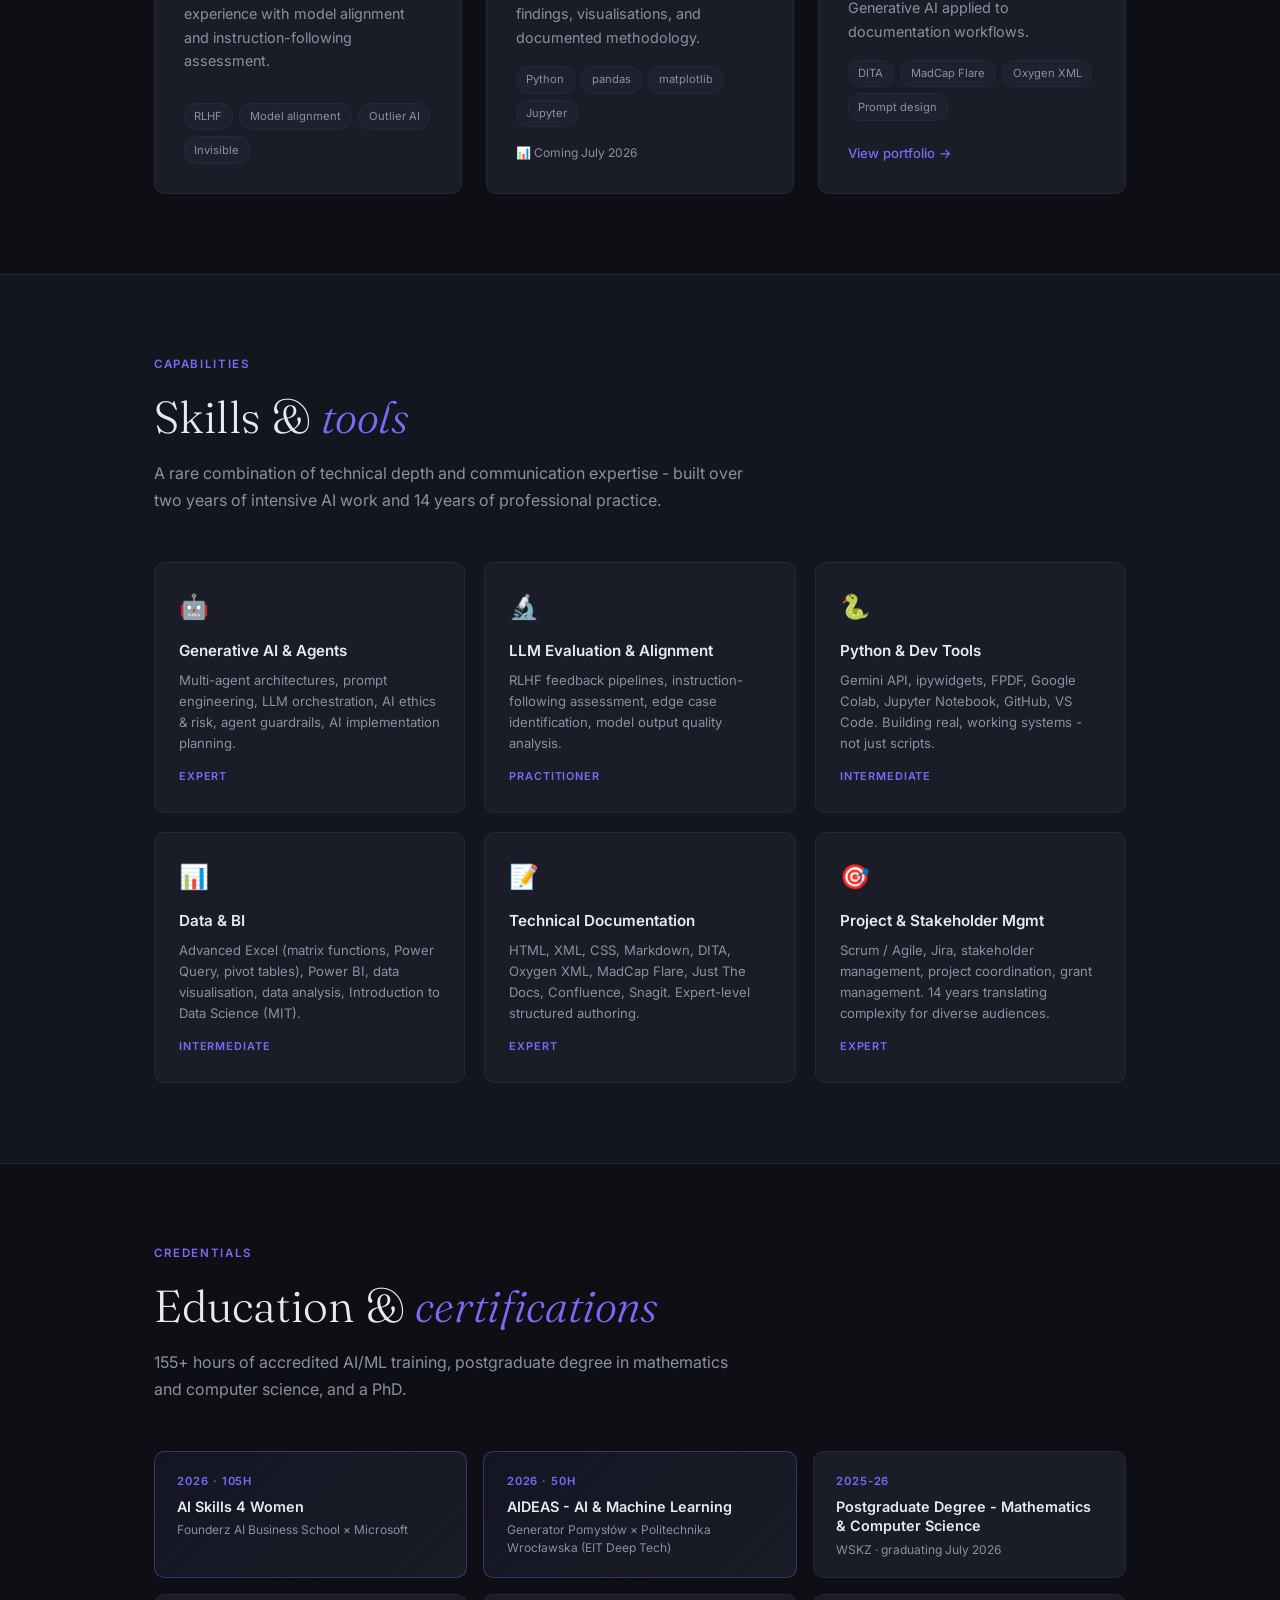
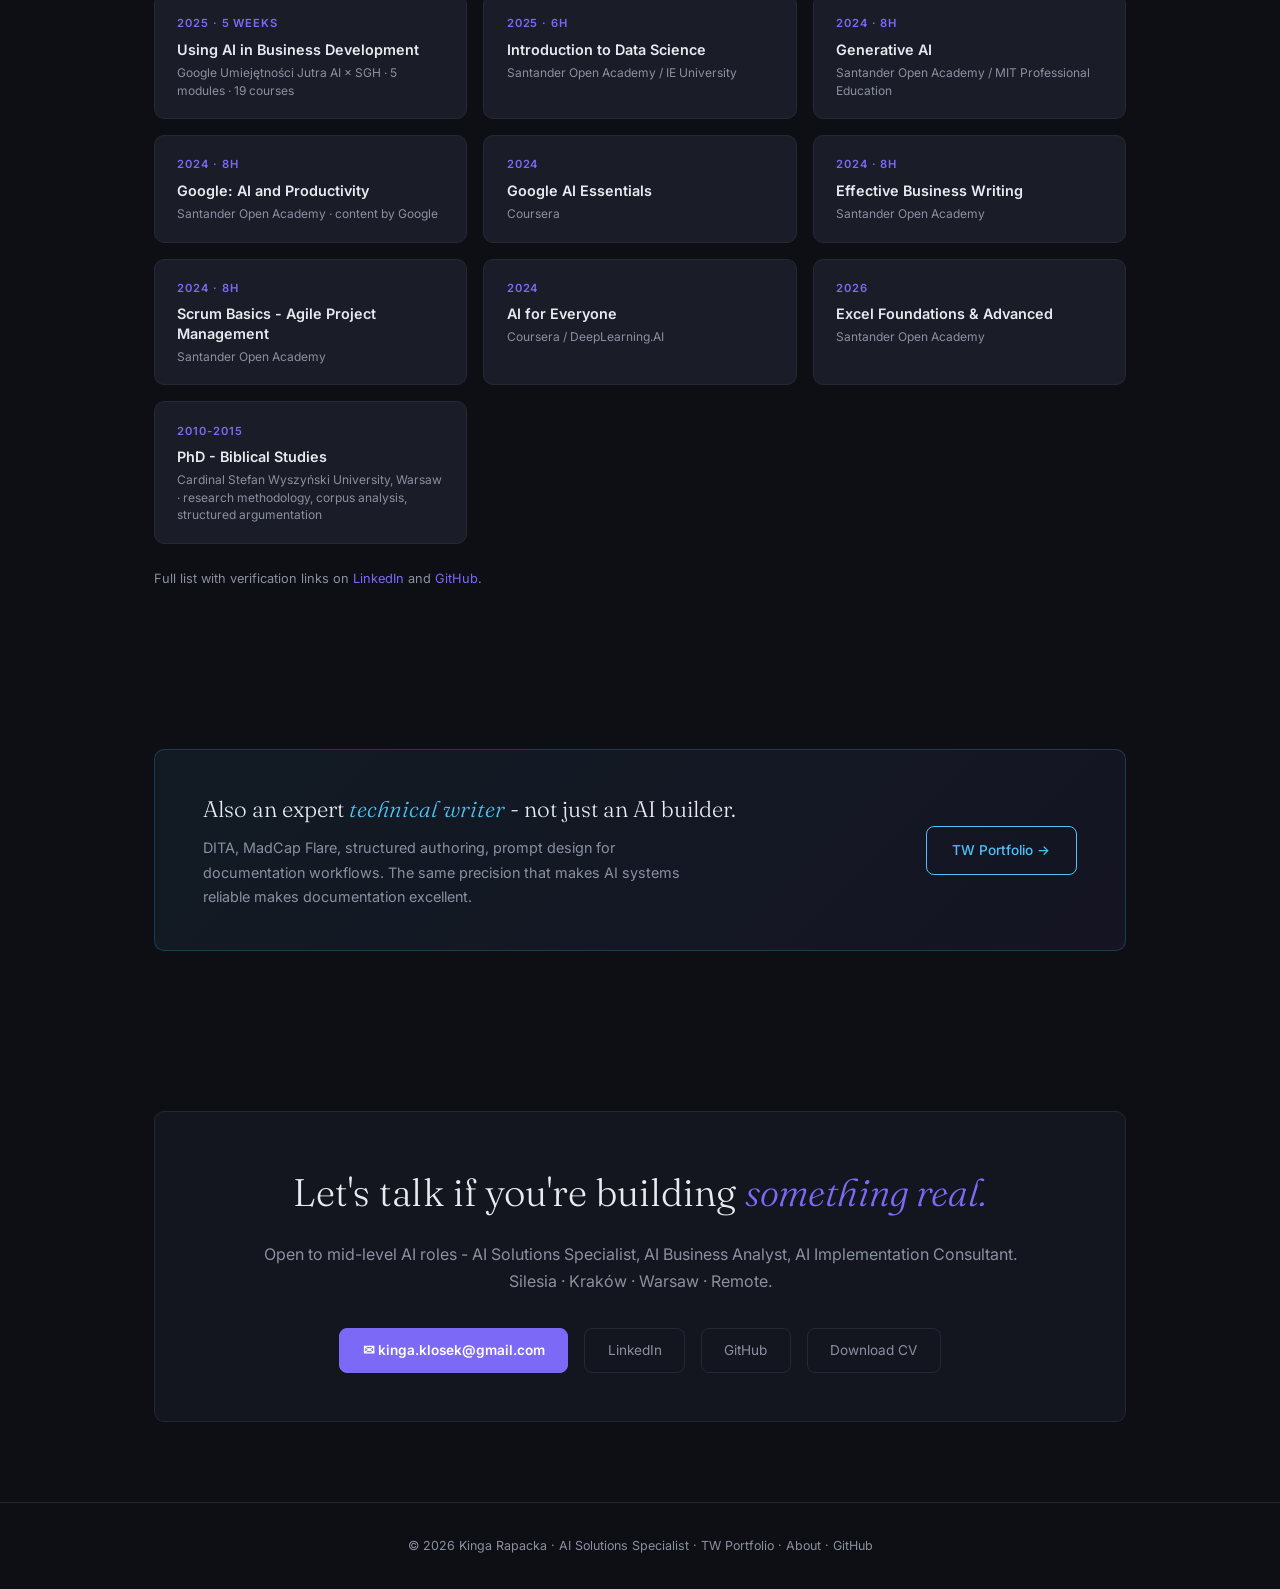
==== commit 5a199634: "Update index.html" ====
--- a/index.html
+++ b/index.html
@@ -197,7 +197,9 @@
     </div>
   </div>
 
-  <p class="section-sub" style="margin-top:2.5rem;">5-agent system automating tender analysis in renewable energy. Processes procurement documents end-to-end and delivers a GO/NO-GO executive report in under 6 minutes.</p>
+  <p class="section-label">Live system</p>
+  <h2 class="section-title">3DSmart AI Orchestrator - <em>live pipeline</em></h2>
+  <p class="section-sub">5-agent system automating tender analysis in renewable energy. Processes procurement documents end-to-end and delivers a GO/NO-GO executive report in under 6 minutes.</p>
 
   <div class="pipeline">
     <div class="pipeline-title">3DSmart AI Orchestrator - agent chain</div>
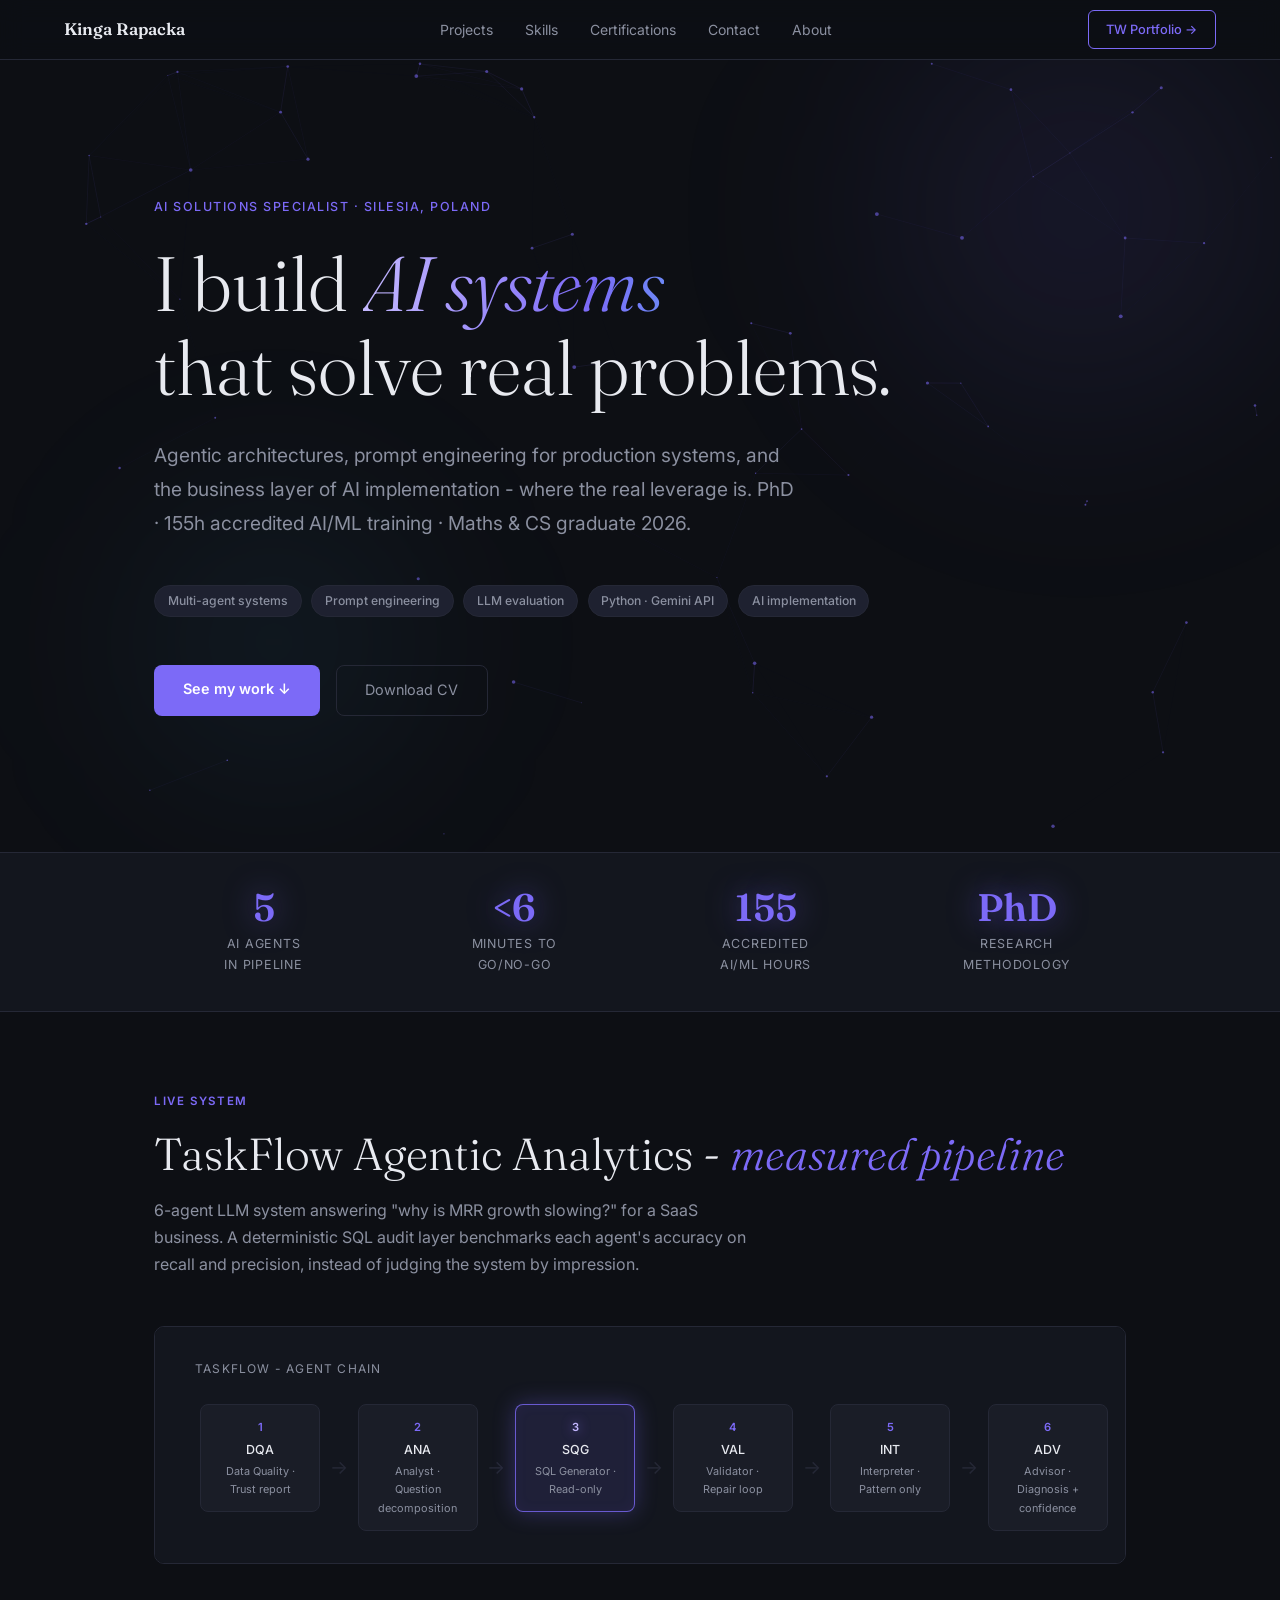
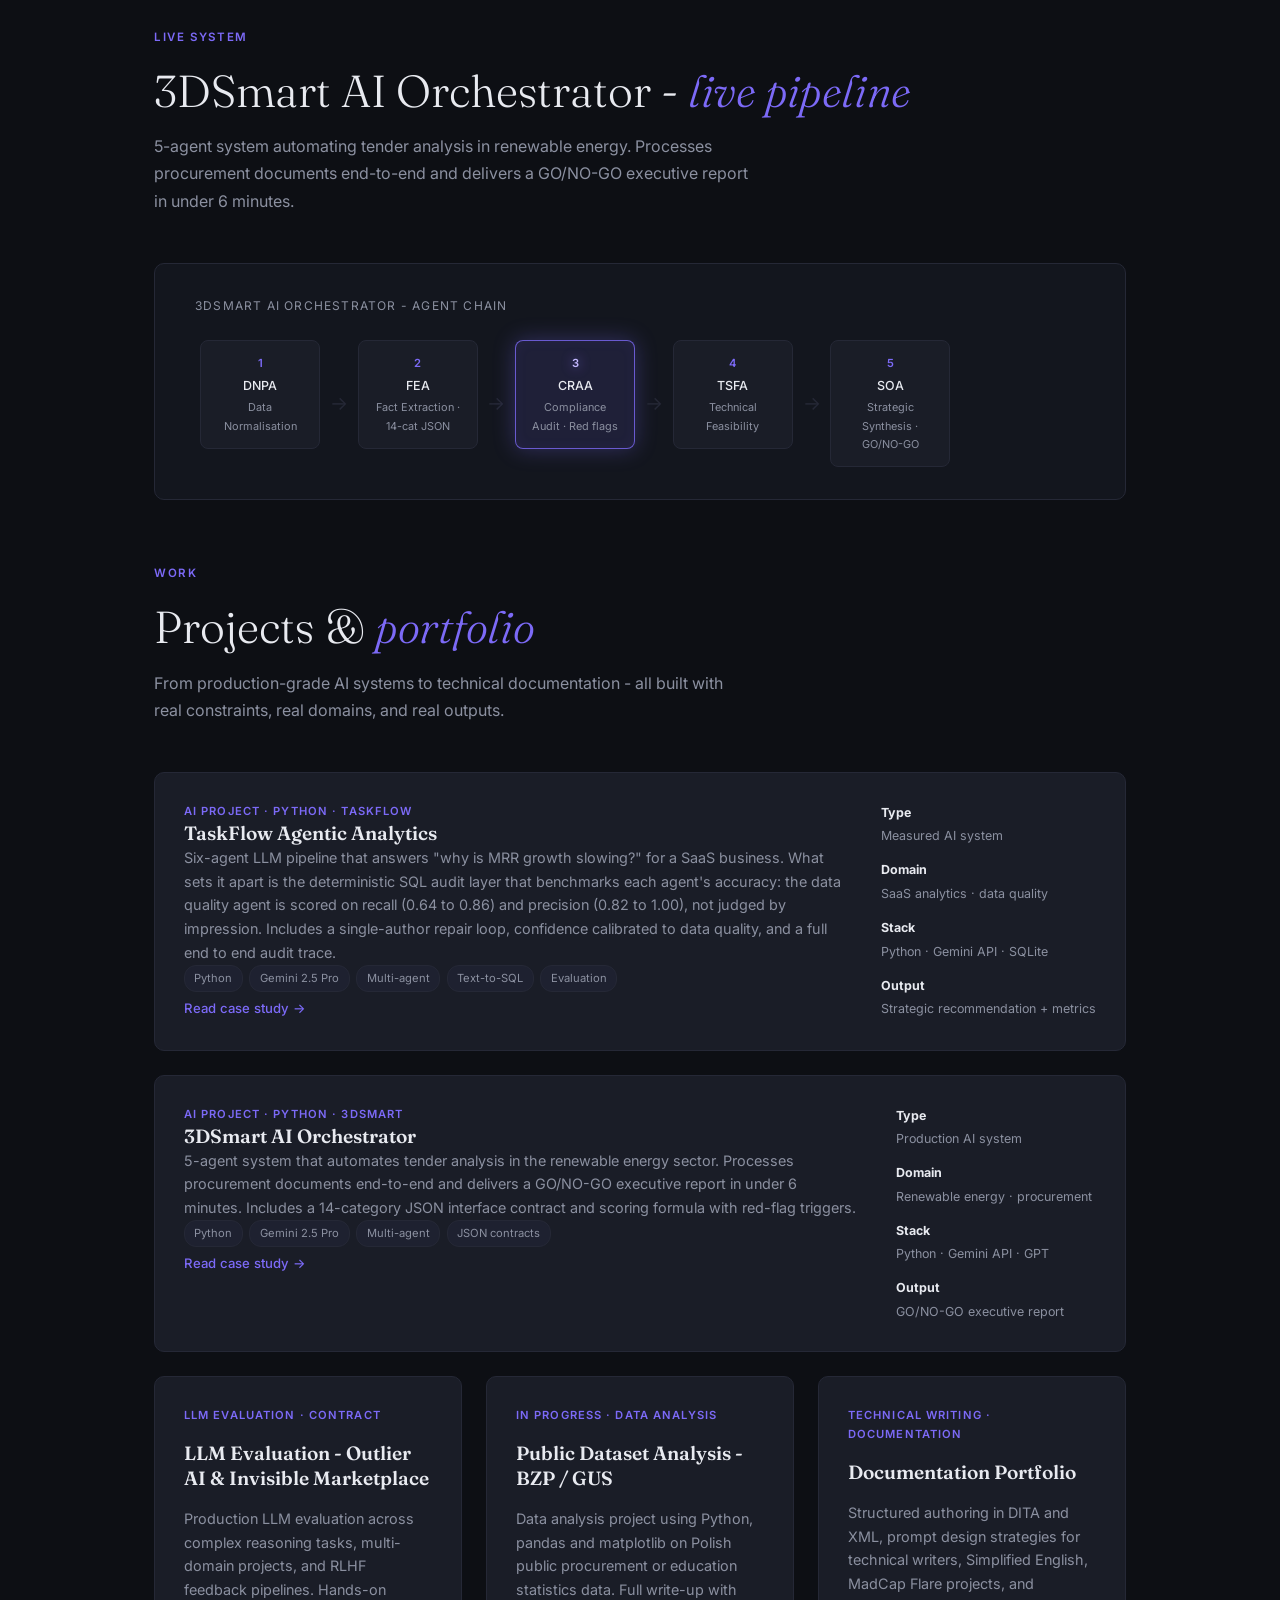
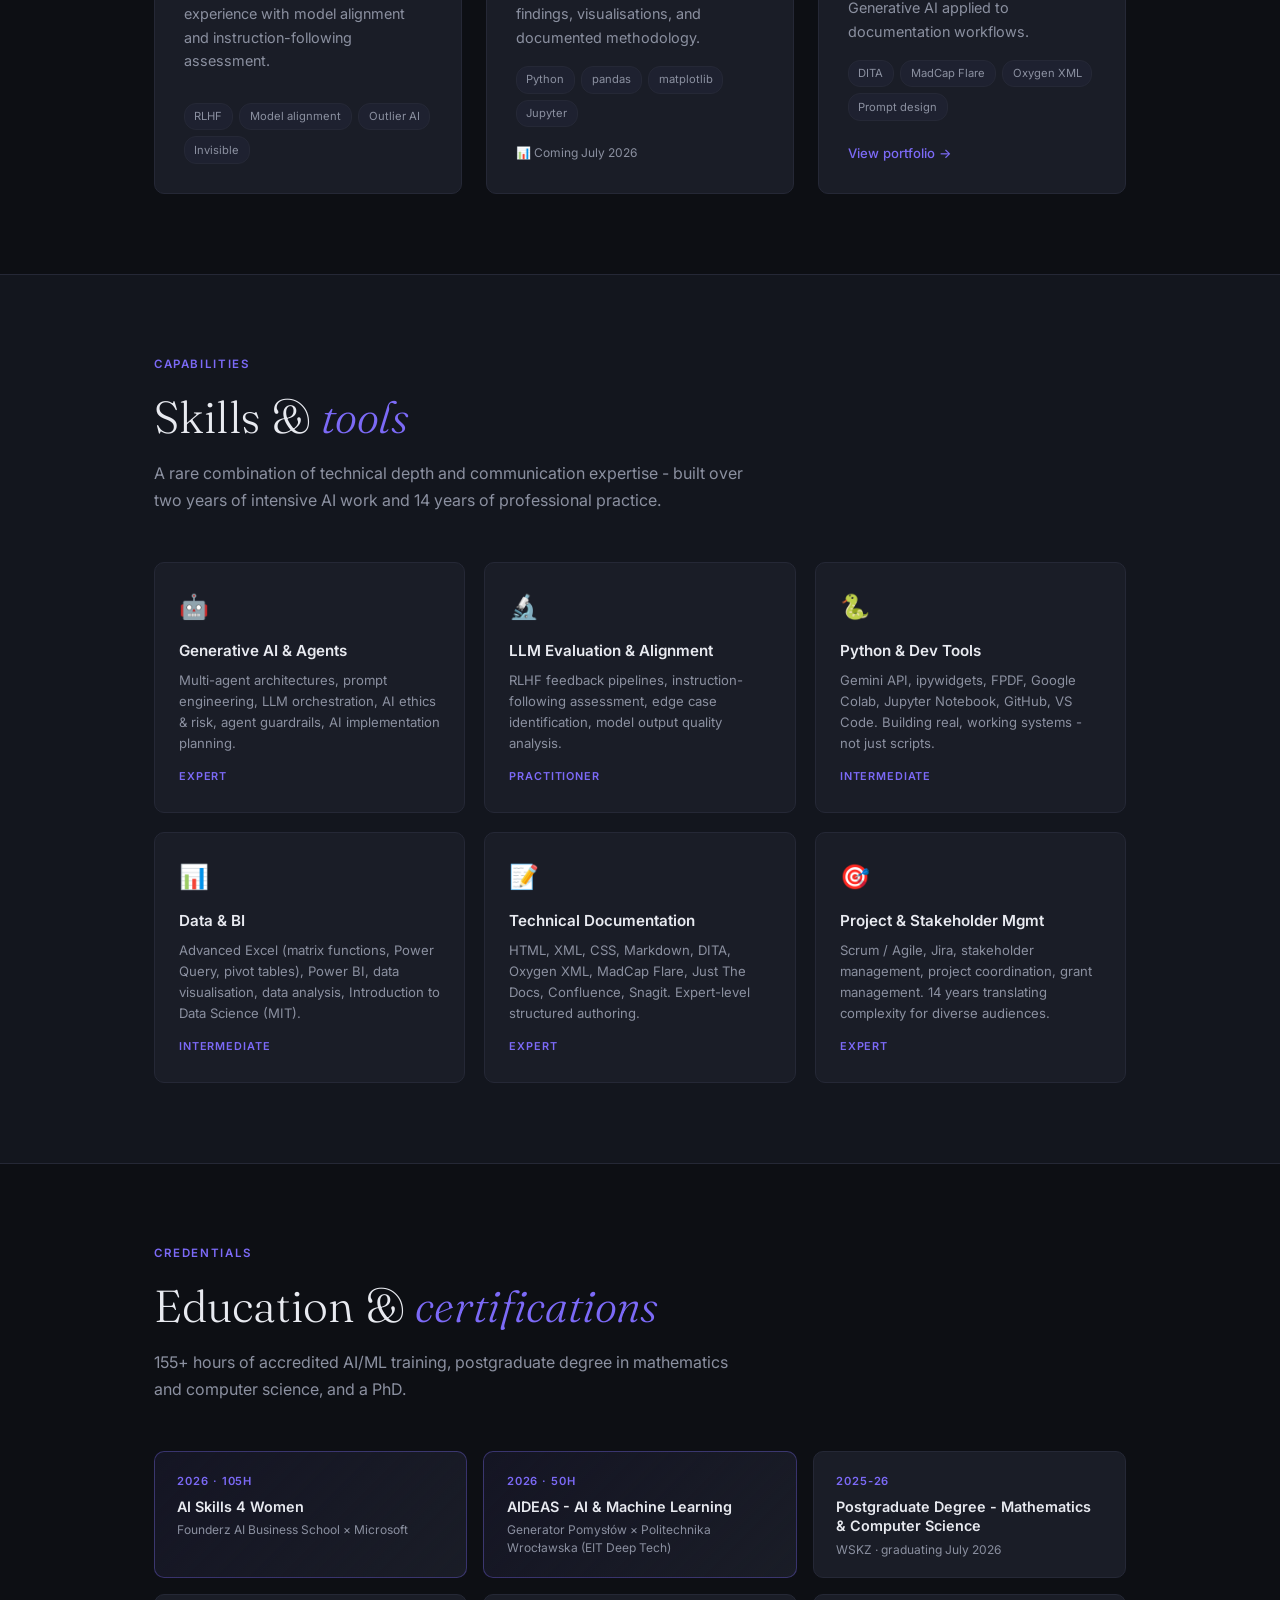
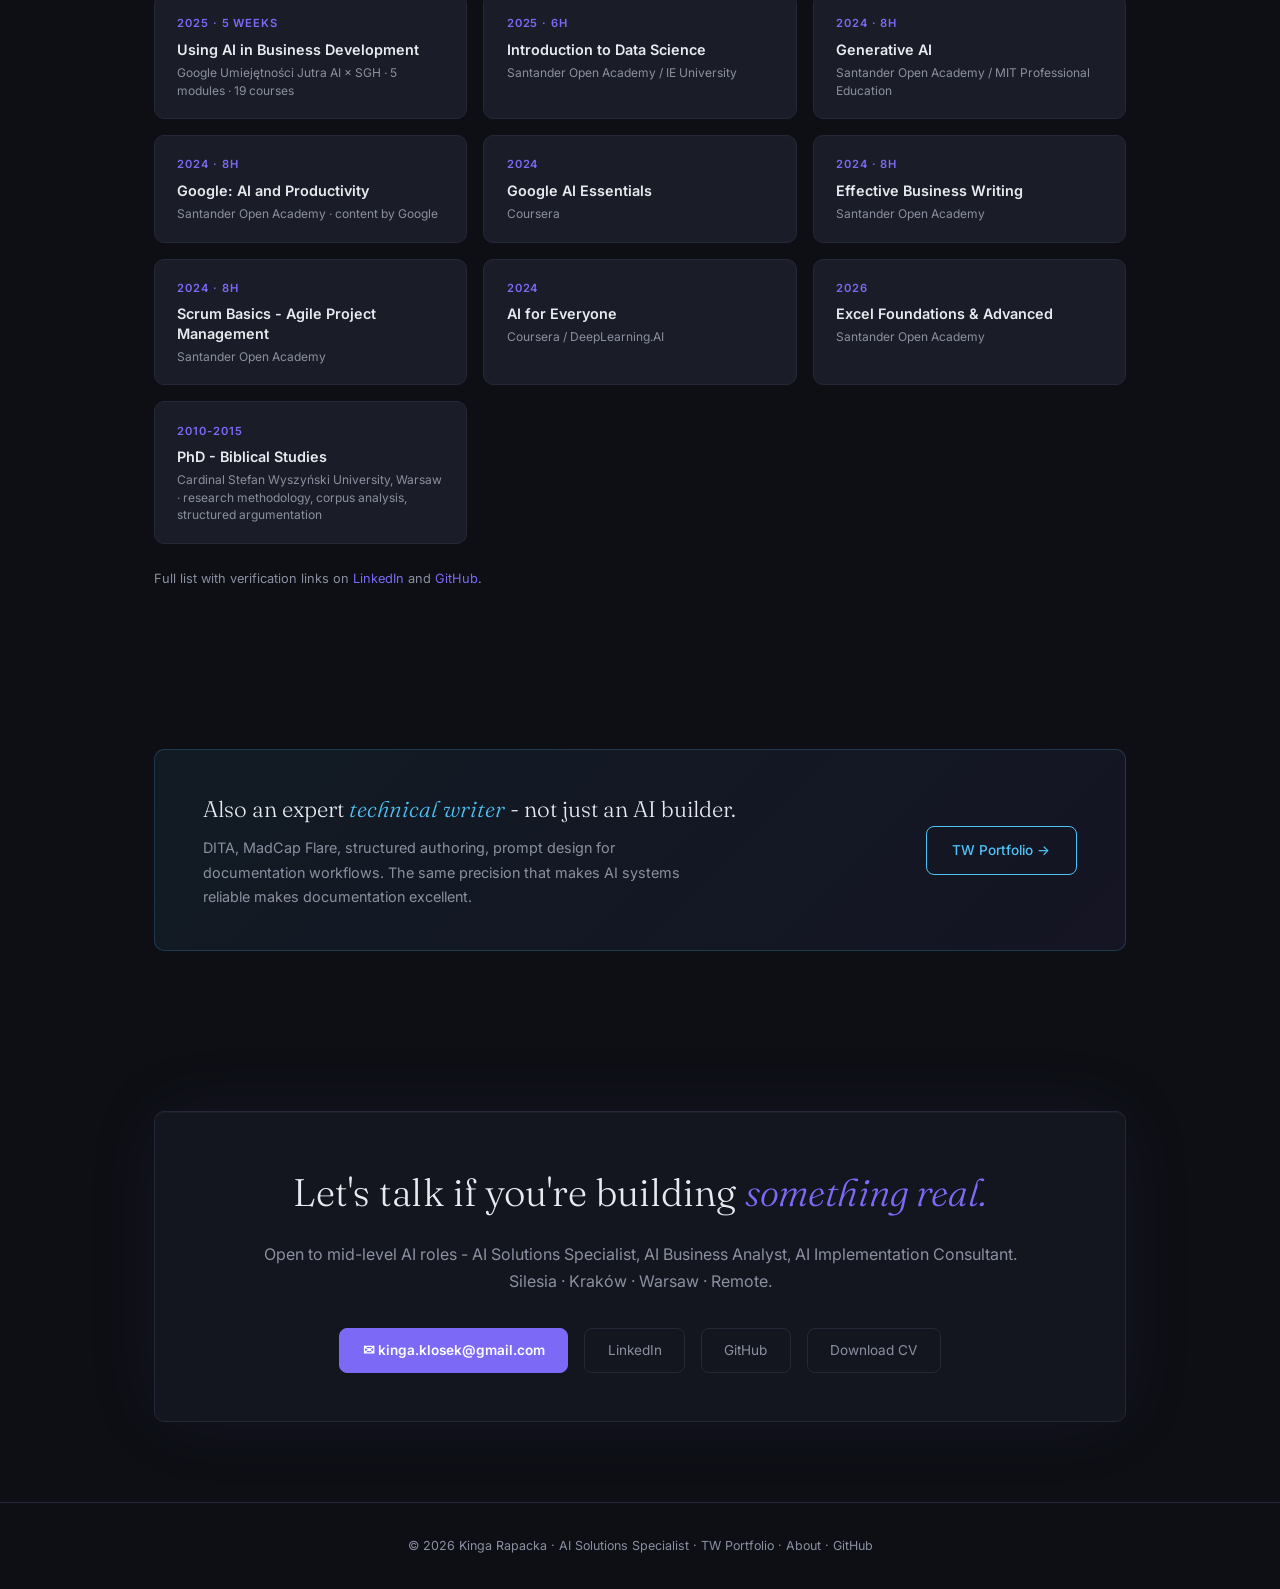
==== commit 66ddafac: "hero" ====
--- a/index.html
+++ b/index.html
@@ -130,9 +130,117 @@
       .featured-meta { min-width: auto; flex-direction: row; flex-wrap: wrap; }
       .bridge { flex-direction: column; text-align: center; }
     }
+
+    /* ===== VISUAL ENHANCEMENT LAYER ===== */
+
+    #progress-bar {
+      position: fixed; top: 0; left: 0; height: 2px;
+      background: linear-gradient(90deg, #7c6af7, #4fc3f7);
+      z-index: 200; width: 0%;
+      box-shadow: 0 0 10px rgba(79,195,247,0.6);
+      pointer-events: none;
+    }
+
+    .hero-wrap { position: relative; overflow: hidden; }
+    .hero { position: relative; z-index: 1; }
+
+    #hero-canvas {
+      position: absolute; inset: 0;
+      width: 100%; height: 100%;
+      pointer-events: none; z-index: 0;
+    }
+
+    .hero-orb {
+      position: absolute; border-radius: 50%;
+      pointer-events: none; filter: blur(90px); z-index: 0;
+    }
+    .hero-orb-1 {
+      width: 600px; height: 600px;
+      background: radial-gradient(circle, rgba(124,106,247,0.13) 0%, transparent 70%);
+      top: -150px; right: -100px;
+      animation: orb1 15s ease-in-out infinite;
+    }
+    .hero-orb-2 {
+      width: 420px; height: 420px;
+      background: radial-gradient(circle, rgba(79,195,247,0.09) 0%, transparent 70%);
+      bottom: 0; left: 5%;
+      animation: orb2 19s ease-in-out infinite;
+    }
+    @keyframes orb1 { 0%,100%{transform:translate(0,0)} 33%{transform:translate(-40px,30px)} 66%{transform:translate(30px,-40px)} }
+    @keyframes orb2 { 0%,100%{transform:translate(0,0)} 50%{transform:translate(40px,-25px)} }
+
+    .g-text {
+      background: linear-gradient(90deg, #c4b8ff, #7c6af7, #4fc3f7, #7c6af7, #c4b8ff);
+      background-size: 300%;
+      -webkit-background-clip: text;
+      -webkit-text-fill-color: transparent;
+      background-clip: text;
+      animation: g-shift 6s ease-in-out infinite;
+      font-style: italic;
+    }
+    @keyframes g-shift { 0%,100%{background-position:0% 50%} 50%{background-position:100% 50%} }
+
+    .stat-num {
+      text-shadow: 0 0 30px rgba(124,106,247,0.55), 0 0 60px rgba(124,106,247,0.2);
+    }
+
+    .pl-box { transition: border-color .45s, background .45s, box-shadow .45s; }
+    .pl-box.active {
+      border-color: rgba(124,106,247,.8) !important;
+      background: rgba(124,106,247,.12) !important;
+      box-shadow: 0 0 22px rgba(124,106,247,.3), inset 0 0 14px rgba(124,106,247,.06);
+    }
+    .pl-box.active .pl-num { color: #c4b8ff; text-shadow: 0 0 12px rgba(124,106,247,.9); }
+    .pl-box.active .pl-name { color: #e8eaf0; }
+
+    .pl-arrow { animation: arrow-pulse 2s ease-in-out infinite; }
+    @keyframes arrow-pulse { 0%,100%{color:rgba(79,195,247,.25)} 50%{color:rgba(79,195,247,.9)} }
+
+    .project-card:hover {
+      border-color: rgba(124,106,247,.55) !important;
+      box-shadow: 0 0 0 1px rgba(124,106,247,.18), 0 10px 45px rgba(124,106,247,.14), 0 24px 64px rgba(0,0,0,.45) !important;
+      transform: translateY(-5px) !important;
+    }
+
+    .skill-card { position: relative; overflow: hidden; }
+    .skill-card::after {
+      content: ''; position: absolute;
+      top: 0; left: 0; right: 0; height: 2px;
+      background: linear-gradient(90deg, #7c6af7, #4fc3f7);
+      transform: scaleX(0); transform-origin: left;
+      transition: transform .4s ease;
+    }
+    .skill-card:hover::after { transform: scaleX(1); }
+    .skill-card:hover {
+      border-color: rgba(124,106,247,.45);
+      box-shadow: 0 4px 32px rgba(124,106,247,.14);
+      transform: translateY(-3px);
+    }
+
+    .cert-card { transition: border-color .25s, box-shadow .25s, transform .22s !important; }
+    .cert-card:hover {
+      box-shadow: 0 4px 20px rgba(124,106,247,.12) !important;
+      transform: translateY(-2px) !important;
+    }
+
+    .bridge { transition: border-color .3s, box-shadow .3s !important; }
+    .bridge:hover {
+      border-color: rgba(79,195,247,.5) !important;
+      box-shadow: 0 0 50px rgba(79,195,247,.09) !important;
+    }
+
+    .contact-box {
+      box-shadow: 0 0 80px rgba(124,106,247,.07), inset 0 1px 0 rgba(255,255,255,.03) !important;
+    }
+
+    .tag { transition: border-color .2s, color .2s, background .2s; }
+    .tag:hover { border-color: rgba(124,106,247,.5); color: #c4b8ff; background: rgba(124,106,247,.08); }
+
+    .nav-links a.active { color: var(--text) !important; }
   </style>
 </head>
 <body>
+<div id="progress-bar"></div>
 
 <nav>
   <span class="nav-logo">Kinga Rapacka</span>
@@ -147,9 +255,13 @@
 </nav>
 
 <!-- HERO -->
+<div class="hero-wrap">
+<canvas id="hero-canvas"></canvas>
+<div class="hero-orb hero-orb-1"></div>
+<div class="hero-orb hero-orb-2"></div>
 <div class="hero">
   <p class="hero-eyebrow">AI Solutions Specialist · Silesia, Poland</p>
-  <h1>I build <em>AI systems</em><br>that solve real problems.</h1>
+  <h1>I build <em class="g-text">AI systems</em><br>that solve real problems.</h1>
   <p class="hero-sub">Agentic architectures, prompt engineering for production systems, and the business layer of AI implementation - where the real leverage is. PhD · 155h accredited AI/ML training · Maths &amp; CS graduate 2026.</p>
   <div class="hero-tags">
     <span class="tag">Multi-agent systems</span>
@@ -163,13 +275,14 @@
     <a class="btn-ghost" href="assets/Kinga_Rapacka_CV.pdf" target="_blank">Download CV</a>
   </div>
 </div>
+</div><!-- /hero-wrap -->
 
 <!-- STATS -->
 <div class="full-bleed-divider">
   <div class="stats-inner">
-    <div class="stat-item"><div class="stat-num">5</div><div class="stat-label">AI agents<br>in pipeline</div></div>
+    <div class="stat-item"><div class="stat-num" data-count="5" data-display="5">5</div><div class="stat-label">AI agents<br>in pipeline</div></div>
     <div class="stat-item"><div class="stat-num">&lt;6</div><div class="stat-label">minutes to<br>GO/NO-GO</div></div>
-    <div class="stat-item"><div class="stat-num">155</div><div class="stat-label">accredited<br>AI/ML hours</div></div>
+    <div class="stat-item"><div class="stat-num" data-count="155" data-display="155">155</div><div class="stat-label">accredited<br>AI/ML hours</div></div>
     <div class="stat-item"><div class="stat-num">PhD</div><div class="stat-label">research<br>methodology</div></div>
   </div>
 </div>
@@ -422,10 +535,130 @@
 </footer>
 
 <script>
+  // ── Scroll progress bar ──────────────────────────────────────────────────
+  const progressBar = document.getElementById('progress-bar');
+  const updateProgress = () => {
+    const max = document.documentElement.scrollHeight - window.innerHeight;
+    if (progressBar && max > 0) progressBar.style.width = (window.scrollY / max * 100) + '%';
+  };
+  window.addEventListener('scroll', updateProgress, { passive: true });
+
+  // ── Scroll reveal (with stagger support) ────────────────────────────────
   const observer = new IntersectionObserver((entries) => {
-    entries.forEach(e => { if (e.isIntersecting) { e.target.classList.add('visible'); observer.unobserve(e.target); } });
+    entries.forEach(e => {
+      if (e.isIntersecting) {
+        const delay = +(e.target.dataset.delay || 0);
+        setTimeout(() => e.target.classList.add('visible'), delay);
+        observer.unobserve(e.target);
+      }
+    });
   }, { threshold: 0.1 });
   document.querySelectorAll('.reveal').forEach(el => observer.observe(el));
+
+  // Staggered reveal for skill cards
+  document.querySelectorAll('.skill-card').forEach((el, i) => {
+    el.classList.add('reveal');
+    el.dataset.delay = i * 75;
+    observer.observe(el);
+  });
+
+  // Staggered reveal for cert cards
+  document.querySelectorAll('.cert-card').forEach((el, i) => {
+    el.classList.add('reveal');
+    el.dataset.delay = i * 45;
+    observer.observe(el);
+  });
+
+  // ── Neural network canvas (hero) ─────────────────────────────────────────
+  const canvas = document.getElementById('hero-canvas');
+  if (canvas) {
+    const ctx = canvas.getContext('2d');
+    let W, H, nodes = [];
+
+    const resize = () => {
+      W = canvas.width = canvas.offsetWidth;
+      H = canvas.height = canvas.offsetHeight;
+    };
+
+    const makeNodes = () => {
+      nodes = Array.from({ length: 62 }, () => ({
+        x: Math.random() * W,
+        y: Math.random() * H,
+        vx: (Math.random() - 0.5) * 0.22,
+        vy: (Math.random() - 0.5) * 0.22,
+        r: Math.random() * 1.6 + 0.4,
+      }));
+    };
+
+    const tick = () => {
+      ctx.clearRect(0, 0, W, H);
+      const DIST = 145;
+
+      for (let i = 0; i < nodes.length; i++) {
+        for (let j = i + 1; j < nodes.length; j++) {
+          const dx = nodes[i].x - nodes[j].x;
+          const dy = nodes[i].y - nodes[j].y;
+          const d = Math.sqrt(dx * dx + dy * dy);
+          if (d < DIST) {
+            ctx.beginPath();
+            ctx.moveTo(nodes[i].x, nodes[i].y);
+            ctx.lineTo(nodes[j].x, nodes[j].y);
+            ctx.strokeStyle = `rgba(124,106,247,${(1 - d / DIST) * 0.22})`;
+            ctx.lineWidth = 0.55;
+            ctx.stroke();
+          }
+        }
+      }
+
+      nodes.forEach(n => {
+        ctx.beginPath();
+        ctx.arc(n.x, n.y, n.r, 0, Math.PI * 2);
+        ctx.fillStyle = 'rgba(124,106,247,0.55)';
+        ctx.fill();
+        n.x += n.vx; n.y += n.vy;
+        if (n.x < 0 || n.x > W) n.vx *= -1;
+        if (n.y < 0 || n.y > H) n.vy *= -1;
+      });
+
+      requestAnimationFrame(tick);
+    };
+
+    window.addEventListener('resize', () => { resize(); makeNodes(); }, { passive: true });
+    resize(); makeNodes(); tick();
+  }
+
+  // ── Count-up stats ───────────────────────────────────────────────────────
+  document.querySelectorAll('.stat-num[data-count]').forEach(el => {
+    const target = parseInt(el.dataset.count, 10);
+    const display = el.dataset.display || String(target);
+    const obs = new IntersectionObserver(([entry]) => {
+      if (!entry.isIntersecting) return;
+      obs.disconnect();
+      const t0 = performance.now();
+      const run = (now) => {
+        const p = Math.min((now - t0) / 1300, 1);
+        const eased = 1 - Math.pow(1 - p, 3);
+        el.textContent = Math.round(target * eased);
+        if (p < 1) requestAnimationFrame(run);
+        else el.textContent = display;
+      };
+      requestAnimationFrame(run);
+    }, { threshold: 0.6 });
+    obs.observe(el);
+  });
+
+  // ── Pipeline step cycle ──────────────────────────────────────────────────
+  document.querySelectorAll('.pipeline').forEach(pipeline => {
+    const boxes = pipeline.querySelectorAll('.pl-box');
+    if (!boxes.length) return;
+    let idx = 0;
+    const cycle = () => {
+      boxes.forEach((b, i) => b.classList.toggle('active', i === idx));
+      idx = (idx + 1) % boxes.length;
+    };
+    cycle();
+    setInterval(cycle, 1600);
+  });
 </script>
 </body>
 </html>
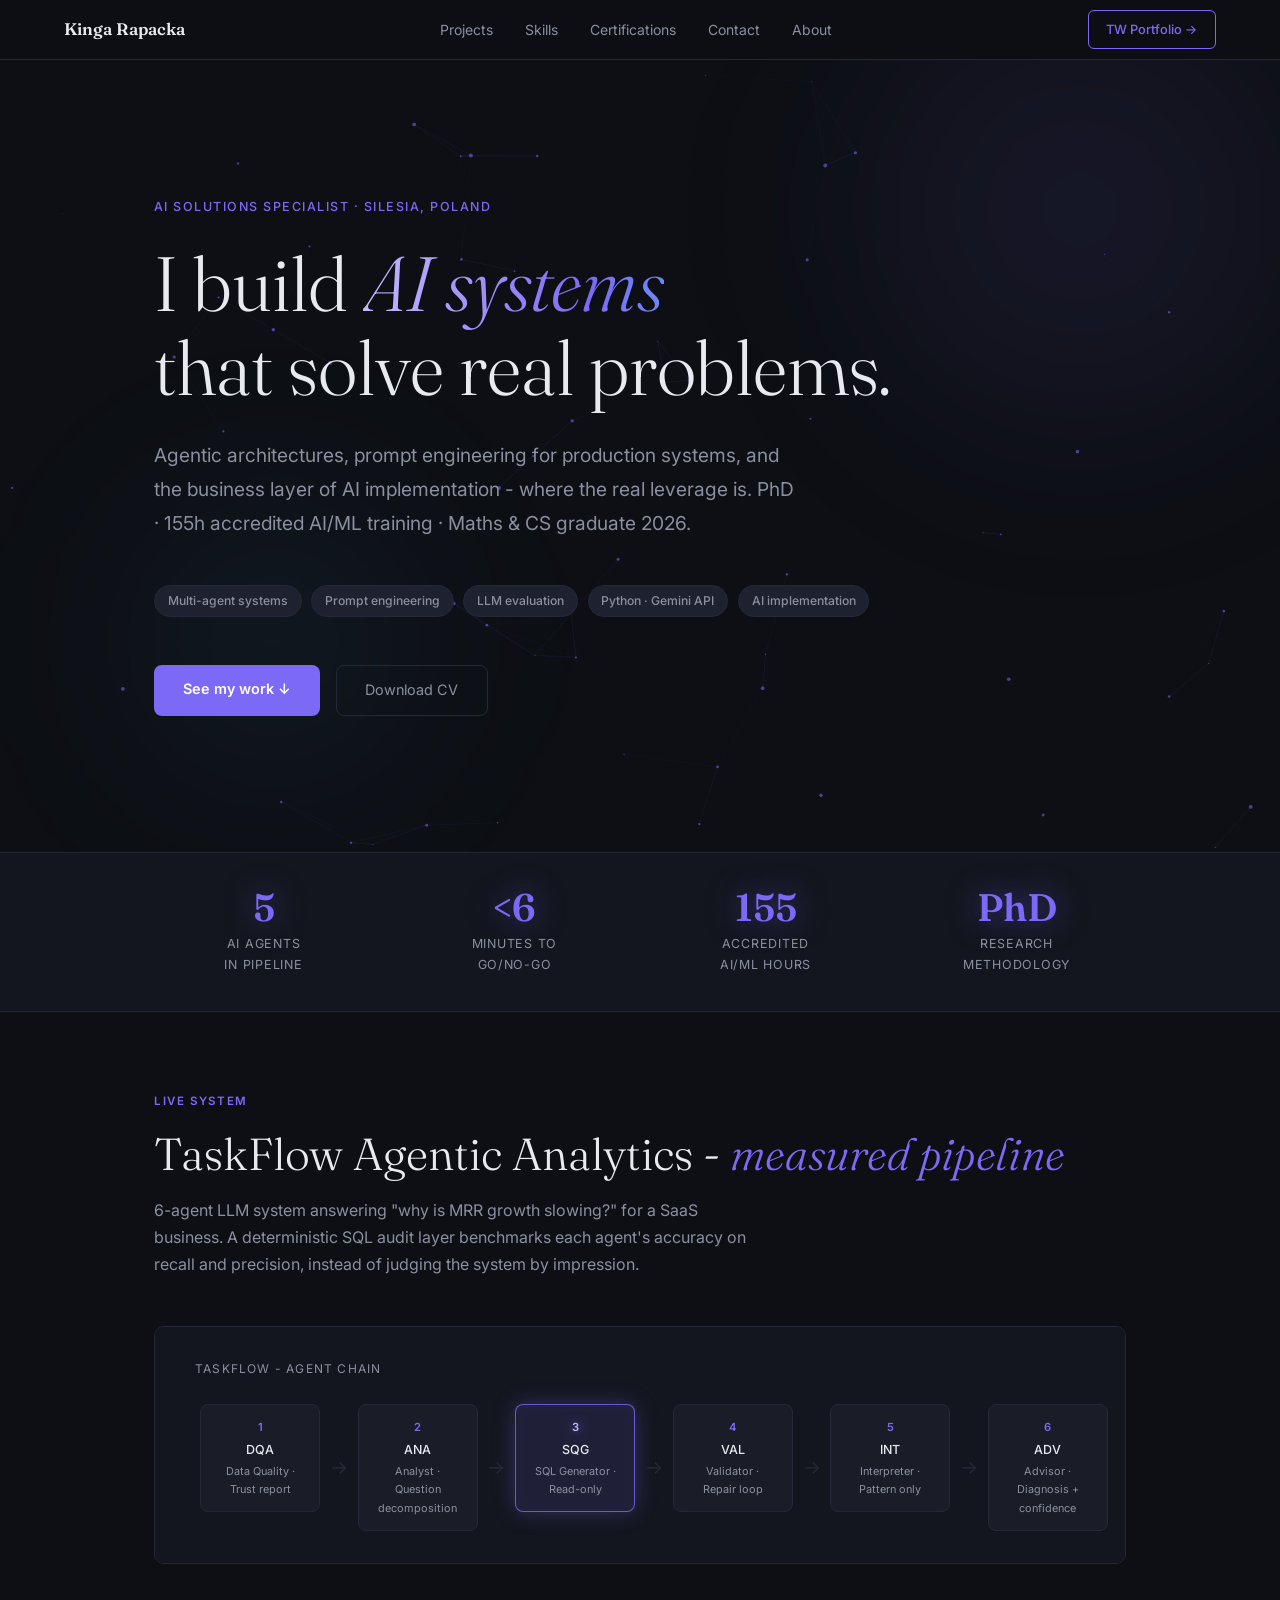
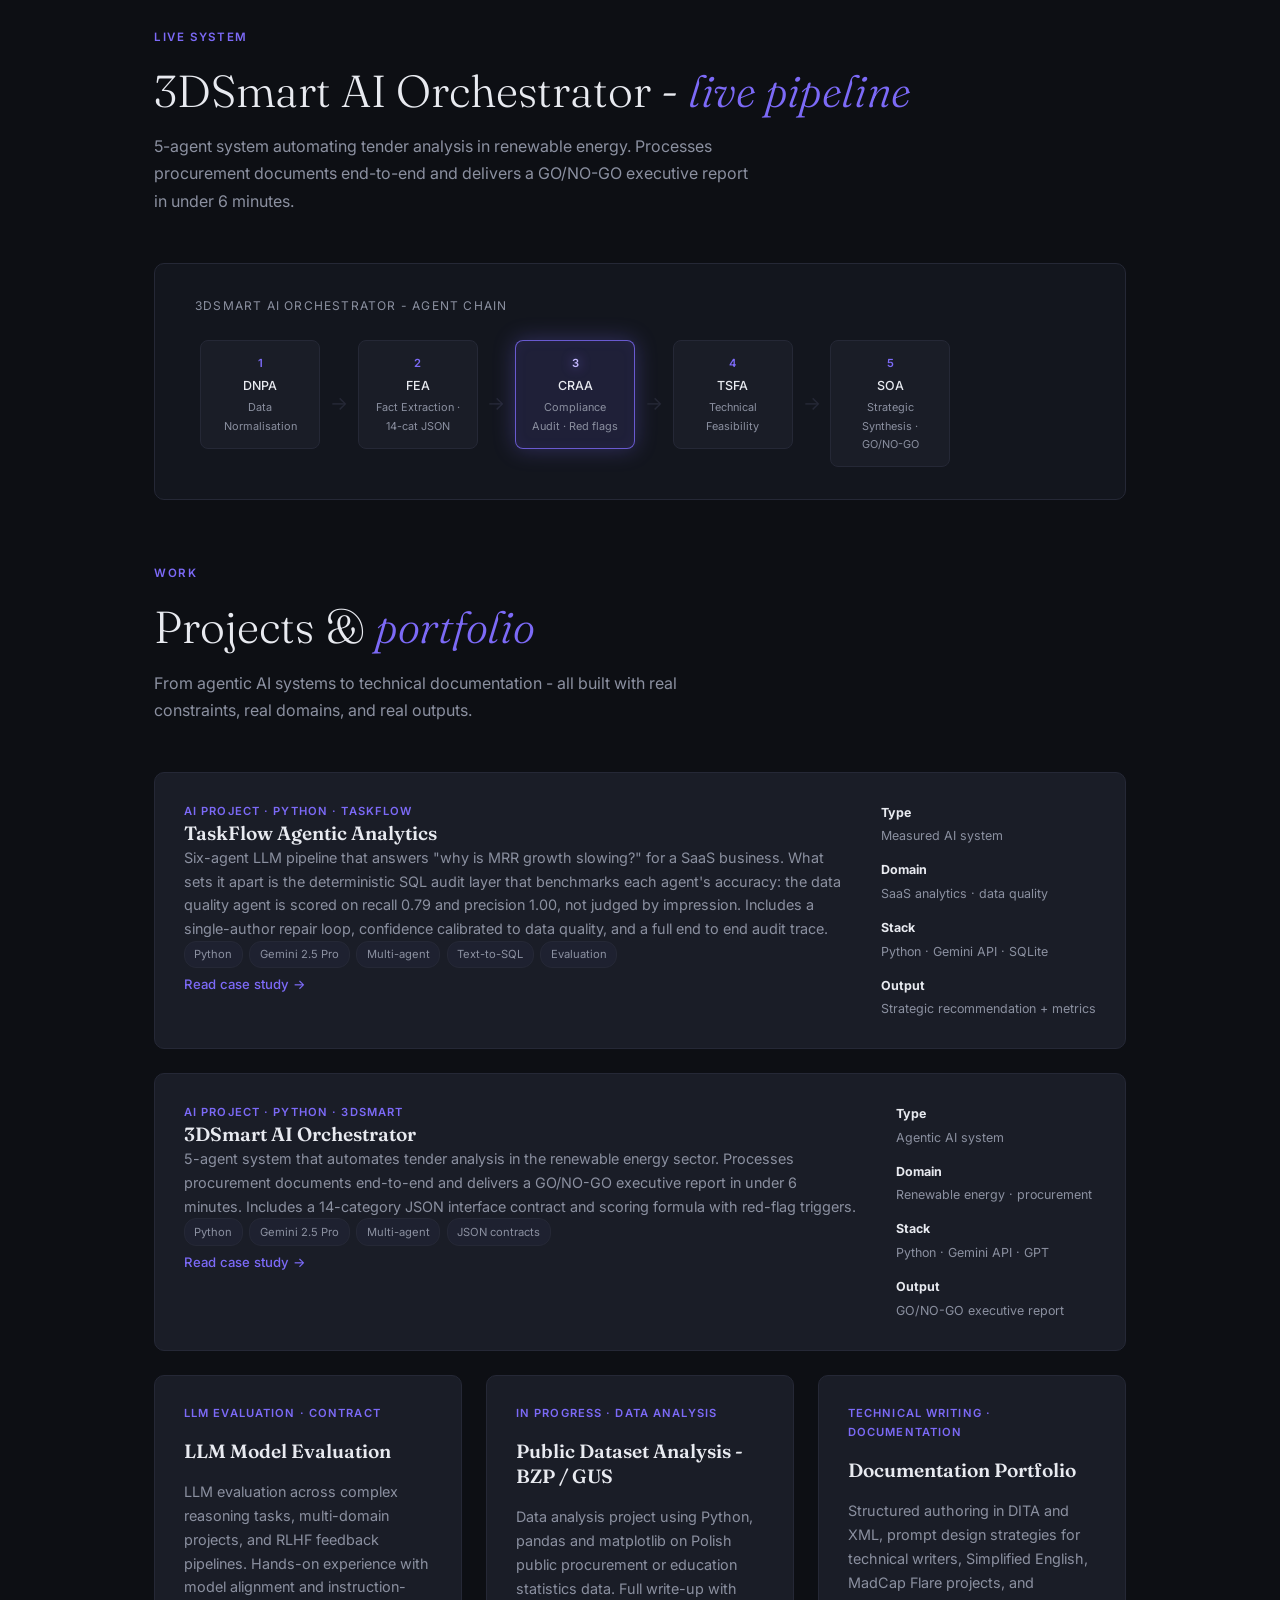
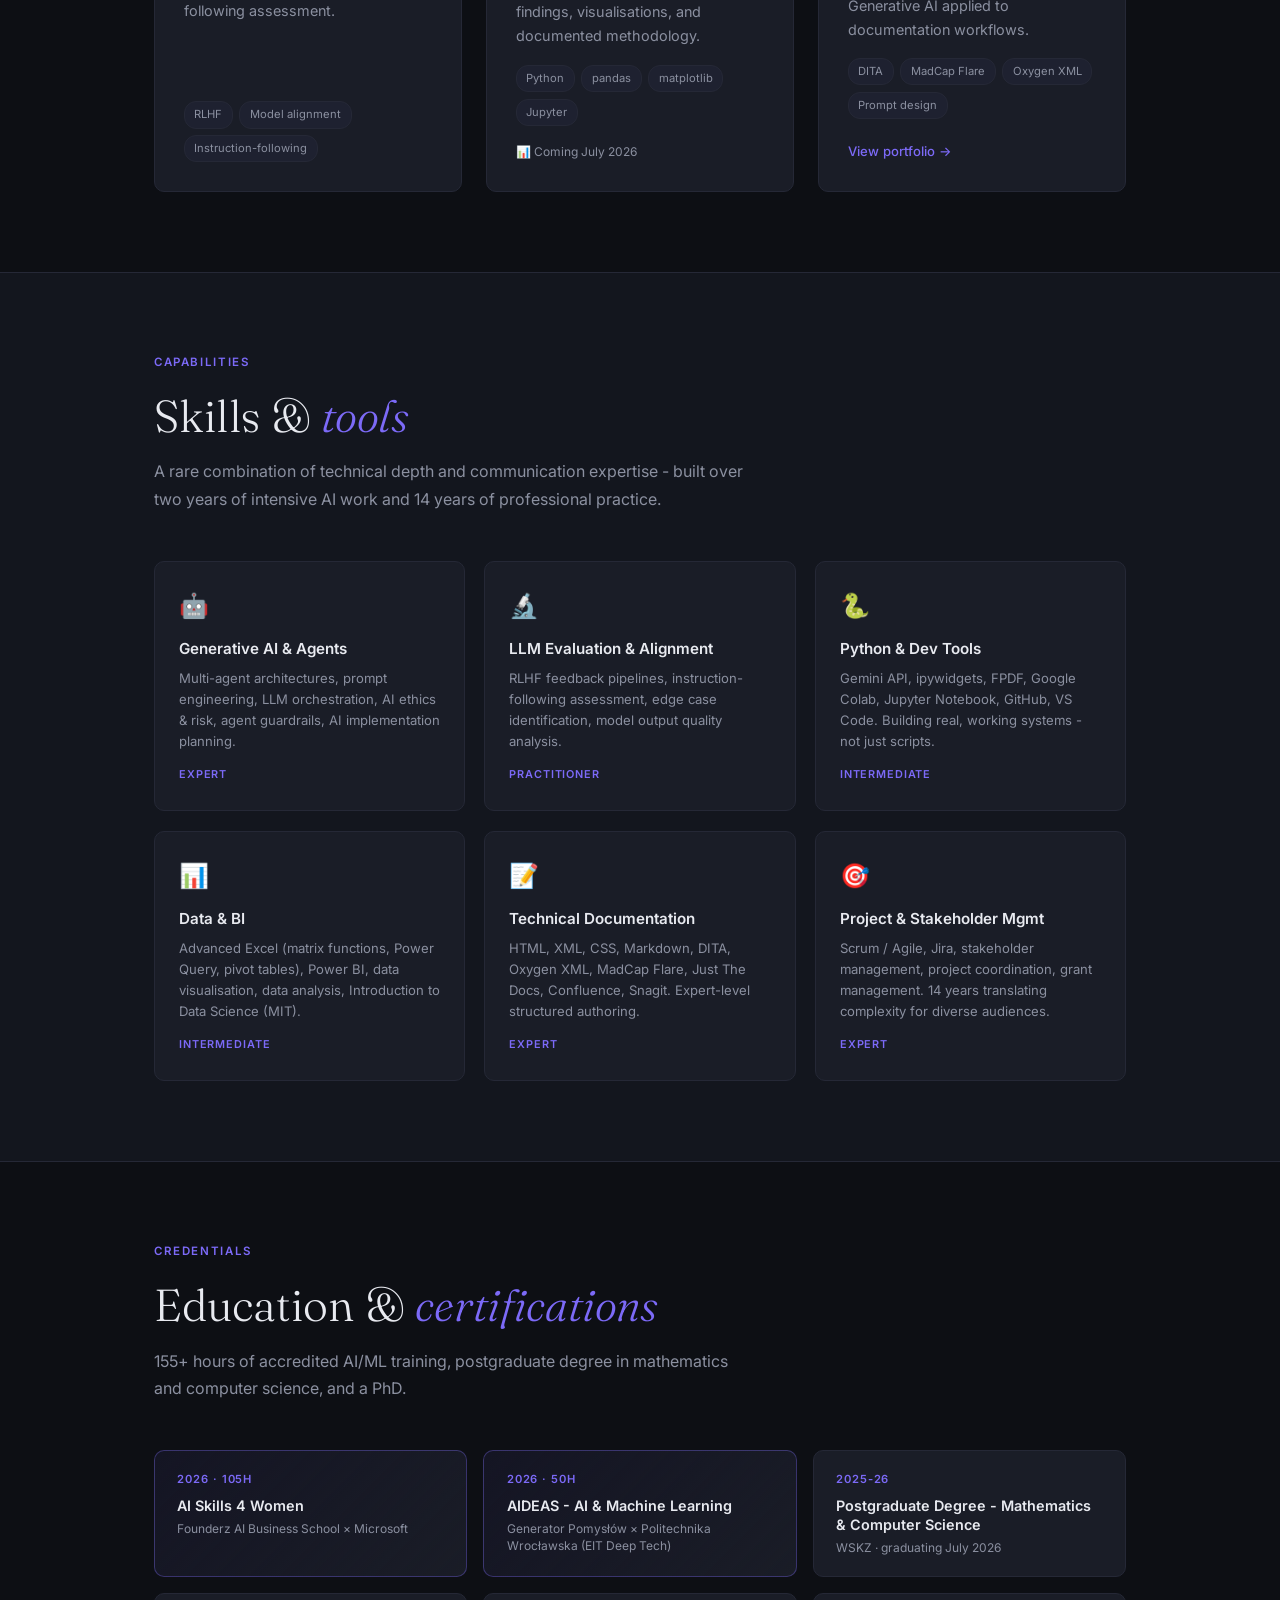
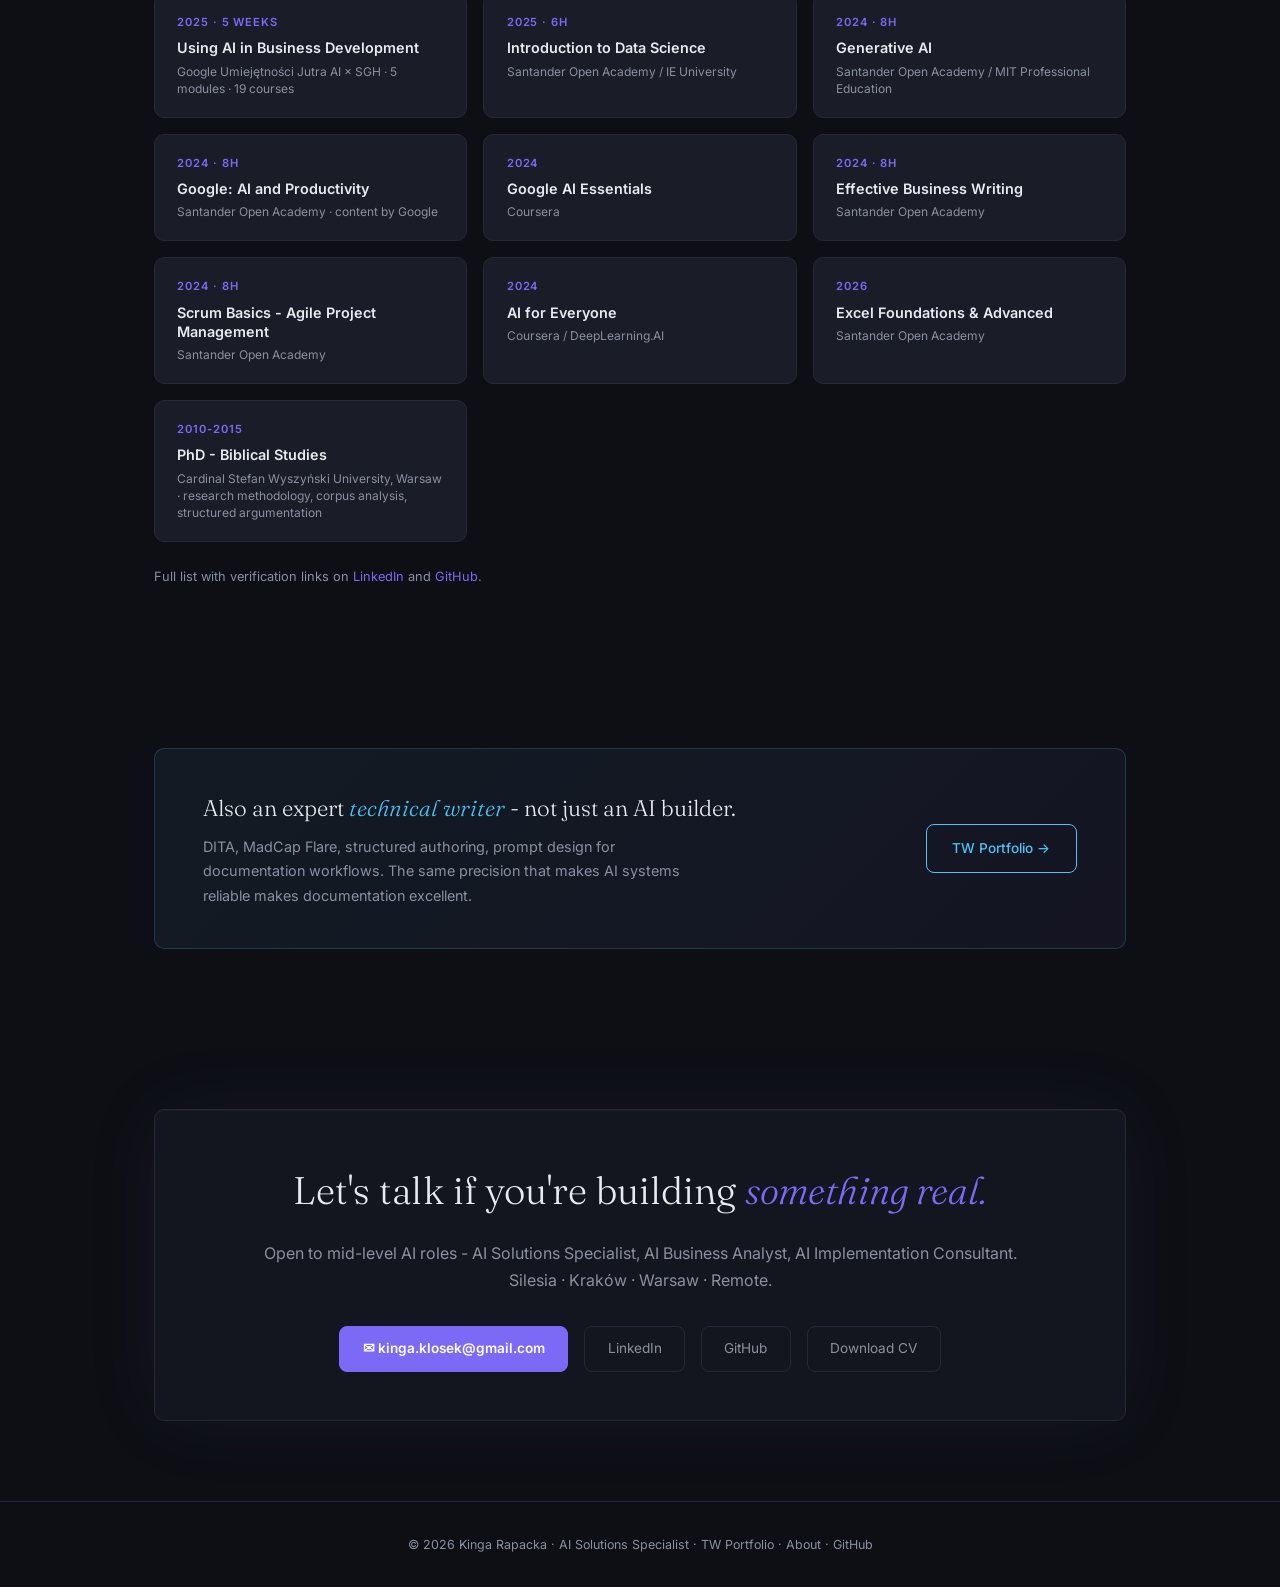
==== commit 18e9eb70: "all" ====
--- a/index.html
+++ b/index.html
@@ -332,14 +332,14 @@
   <!-- PROJECTS -->
   <p class="section-label" id="projects">Work</p>
   <h2 class="section-title">Projects &amp; <em>portfolio</em></h2>
-  <p class="section-sub">From production-grade AI systems to technical documentation - all built with real constraints, real domains, and real outputs.</p>
+  <p class="section-sub">From agentic AI systems to technical documentation - all built with real constraints, real domains, and real outputs.</p>
 
   <div class="projects-grid">
     <div class="project-card featured reveal">
       <div class="featured-content">
         <p class="card-eyebrow">AI Project · Python · TaskFlow</p>
         <h3 class="card-title">TaskFlow Agentic Analytics</h3>
-        <p class="card-desc">Six-agent LLM pipeline that answers "why is MRR growth slowing?" for a SaaS business. What sets it apart is the deterministic SQL audit layer that benchmarks each agent's accuracy: the data quality agent is scored on recall (0.64 to 0.86) and precision (0.82 to 1.00), not judged by impression. Includes a single-author repair loop, confidence calibrated to data quality, and a full end to end audit trace.</p>
+        <p class="card-desc">Six-agent LLM pipeline that answers "why is MRR growth slowing?" for a SaaS business. What sets it apart is the deterministic SQL audit layer that benchmarks each agent's accuracy: the data quality agent is scored on recall 0.79 and precision 1.00, not judged by impression. Includes a single-author repair loop, confidence calibrated to data quality, and a full end to end audit trace.</p>
         <div class="card-tags"><span class="card-tag">Python</span><span class="card-tag">Gemini 2.5 Pro</span><span class="card-tag">Multi-agent</span><span class="card-tag">Text-to-SQL</span><span class="card-tag">Evaluation</span></div>
         <a class="card-link" href="projects/taskflow.html">Read case study →</a>
       </div>
@@ -360,7 +360,7 @@
         <a class="card-link" href="projects/3dsmart.html">Read case study →</a>
       </div>
       <div class="featured-meta">
-        <div class="meta-item"><strong>Type</strong>Production AI system</div>
+        <div class="meta-item"><strong>Type</strong>Agentic AI system</div>
         <div class="meta-item"><strong>Domain</strong>Renewable energy · procurement</div>
         <div class="meta-item"><strong>Stack</strong>Python · Gemini API · GPT</div>
         <div class="meta-item"><strong>Output</strong>GO/NO-GO executive report</div>
@@ -369,9 +369,9 @@
 
     <div class="project-card reveal">
       <p class="card-eyebrow">LLM Evaluation · Contract</p>
-      <h3 class="card-title">LLM Evaluation - Outlier AI &amp; Invisible Marketplace</h3>
-      <p class="card-desc">Production LLM evaluation across complex reasoning tasks, multi-domain projects, and RLHF feedback pipelines. Hands-on experience with model alignment and instruction-following assessment.</p>
-      <div class="card-tags"><span class="card-tag">RLHF</span><span class="card-tag">Model alignment</span><span class="card-tag">Outlier AI</span><span class="card-tag">Invisible</span></div>
+      <h3 class="card-title">LLM Model Evaluation</h3>
+      <p class="card-desc">LLM evaluation across complex reasoning tasks, multi-domain projects, and RLHF feedback pipelines. Hands-on experience with model alignment and instruction-following assessment.</p>
+      <div class="card-tags"><span class="card-tag">RLHF</span><span class="card-tag">Model alignment</span><span class="card-tag">Instruction-following</span></div>
     </div>
 
     <div class="project-card reveal">
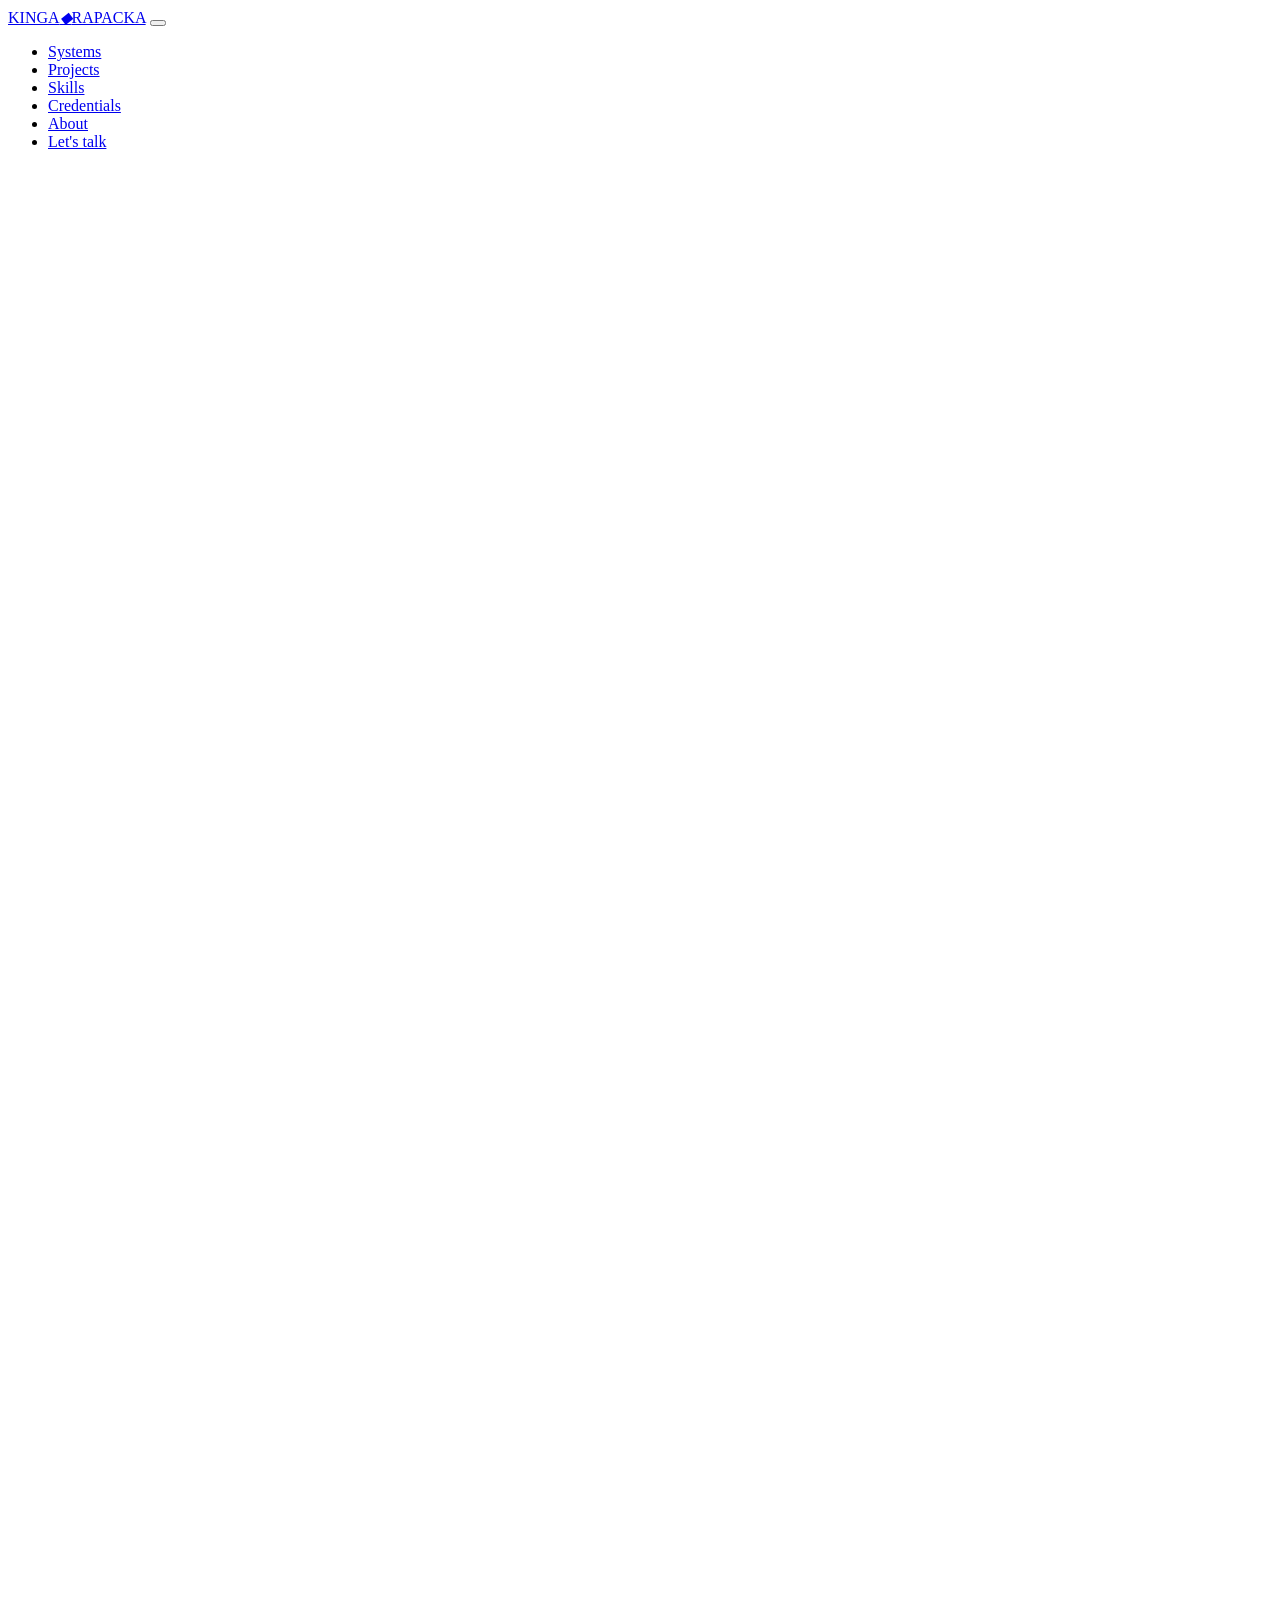
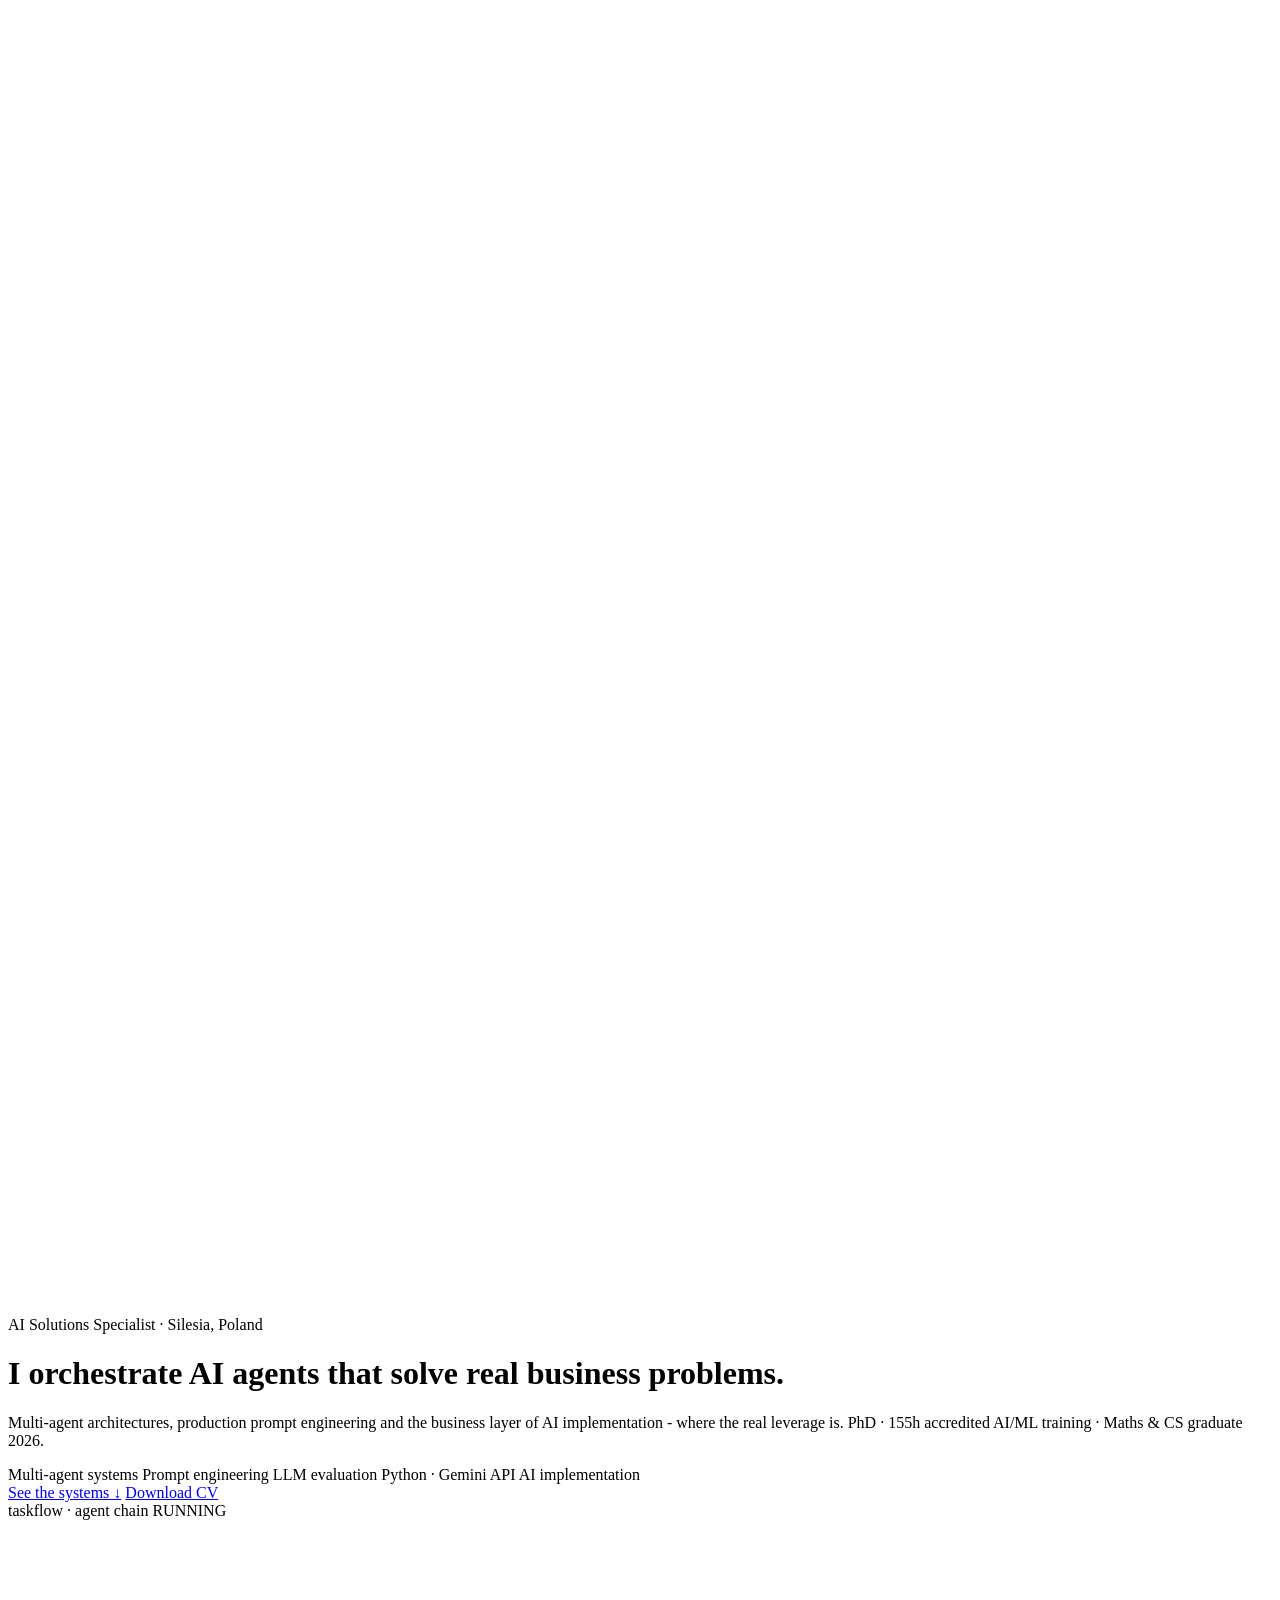
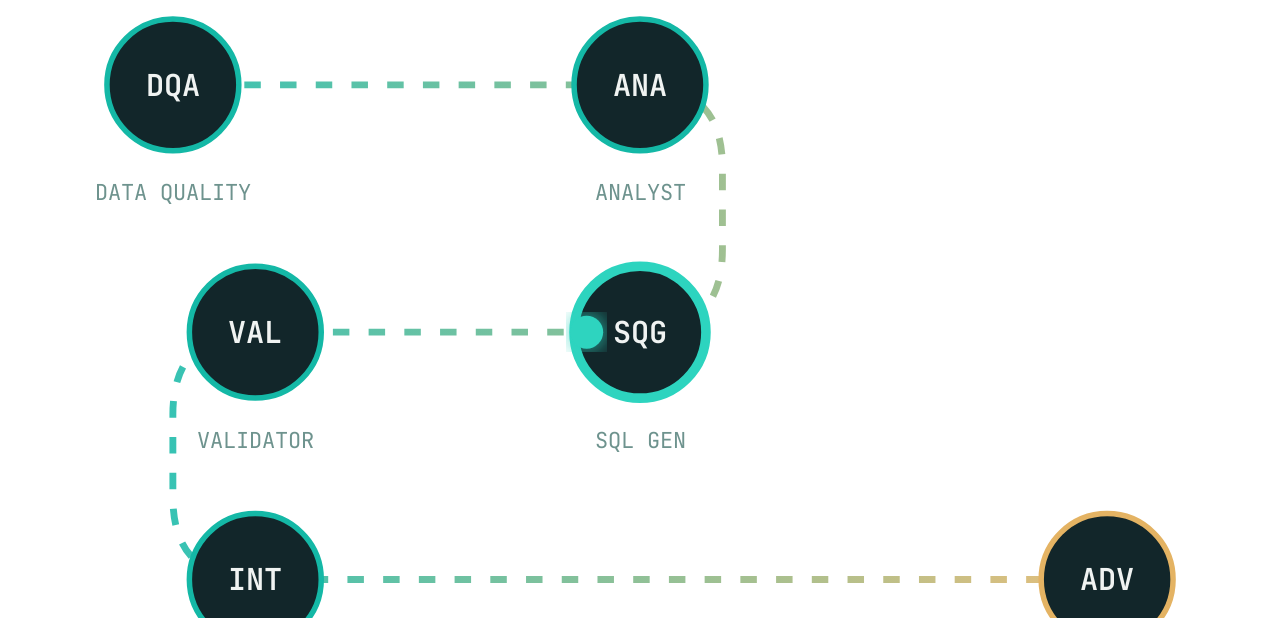
==== commit ae6bd1eb: "Update index.html" ====
--- a/index.html
+++ b/index.html
@@ -1,664 +1,491 @@
 <!DOCTYPE html>
 <html lang="en">
 <head>
-  <meta charset="UTF-8" />
-  <meta name="viewport" content="width=device-width, initial-scale=1.0" />
-  <meta name="description" content="Kinga Rapacka - AI Solutions Specialist. Multi-agent AI systems, prompt engineering, LLM evaluation. Based in Silesia, Poland." />
-  <title>Kinga Rapacka - AI Solutions Specialist</title>
-  <link rel="preconnect" href="https://fonts.googleapis.com" />
-  <link rel="preconnect" href="https://fonts.gstatic.com" crossorigin />
-  <link href="https://fonts.googleapis.com/css2?family=Inter:wght@300;400;500;600&family=Fraunces:ital,wght@0,300;0,600;1,300;1,600&display=swap" rel="stylesheet" />
-  <style>
-    :root {
-      --bg: #0d0f14; --bg-mid: #13161e; --bg-card: #1a1d27; --border: #252836;
-      --accent: #7c6af7; --accent-2: #4fc3f7; --text: #e8eaf0; --muted: #8b90a0;
-      --tag-bg: #1e2130; --radius: 10px;
-      --ff-display: 'Fraunces', serif; --ff-body: 'Inter', sans-serif;
-    }
-    *, *::before, *::after { box-sizing: border-box; margin: 0; padding: 0; }
-    html { scroll-behavior: smooth; }
-    body { background: var(--bg); color: var(--text); font-family: var(--ff-body); font-size: 16px; line-height: 1.7; -webkit-font-smoothing: antialiased; }
-    a { color: inherit; text-decoration: none; }
-
-    nav { position: sticky; top: 0; z-index: 100; display: flex; align-items: center; justify-content: space-between; padding: 0 clamp(1.5rem,5vw,4rem); height: 60px; background: rgba(13,15,20,.85); backdrop-filter: blur(12px); border-bottom: 1px solid var(--border); }
-    .nav-logo { font-family: var(--ff-display); font-weight: 600; font-size: 1.05rem; }
-    .nav-links { display: flex; gap: 2rem; list-style: none; }
-    .nav-links a { font-size: .875rem; color: var(--muted); transition: color .2s; }
-    .nav-links a:hover { color: var(--text); }
-    .nav-cta { font-size: .8rem; font-weight: 500; padding: .45rem 1.1rem; border: 1px solid var(--accent); border-radius: 6px; color: var(--accent); transition: background .2s, color .2s; }
-    .nav-cta:hover { background: var(--accent); color: #fff; }
-
-    .hero { min-height: 88vh; display: flex; flex-direction: column; justify-content: center; padding: clamp(4rem,10vw,8rem) clamp(1.5rem,5vw,4rem); max-width: 1100px; margin: 0 auto; }
-    .hero-eyebrow { font-size: .78rem; font-weight: 500; letter-spacing: .12em; text-transform: uppercase; color: var(--accent); margin-bottom: 1.5rem; }
-    .hero h1 { font-family: var(--ff-display); font-size: clamp(2.6rem,6vw,5rem); font-weight: 300; line-height: 1.1; margin-bottom: 1.8rem; }
-    .hero h1 em { font-style: italic; color: var(--accent); }
-    .hero-sub { font-size: clamp(1rem,2vw,1.2rem); color: var(--muted); max-width: 640px; margin-bottom: 2.8rem; line-height: 1.75; }
-    .hero-tags { display: flex; flex-wrap: wrap; gap: .6rem; margin-bottom: 3rem; }
-    .tag { font-size: .76rem; font-weight: 500; padding: .3rem .8rem; border-radius: 20px; background: var(--tag-bg); border: 1px solid var(--border); color: var(--muted); }
-    .hero-btns { display: flex; gap: 1rem; flex-wrap: wrap; }
-    .btn-primary { padding: .75rem 1.8rem; background: var(--accent); color: #fff; border-radius: 8px; font-weight: 600; font-size: .9rem; transition: opacity .2s; }
-    .btn-primary:hover { opacity: .88; }
-    .btn-ghost { padding: .75rem 1.8rem; border: 1px solid var(--border); border-radius: 8px; font-size: .9rem; color: var(--muted); transition: border-color .2s, color .2s; }
-    .btn-ghost:hover { border-color: var(--text); color: var(--text); }
-
-    .full-bleed-divider { background: var(--bg-mid); border-top: 1px solid var(--border); border-bottom: 1px solid var(--border); }
-    .stats-inner { max-width: 1100px; margin: 0 auto; padding: 2.2rem clamp(1.5rem,5vw,4rem); display: grid; grid-template-columns: repeat(auto-fit,minmax(160px,1fr)); gap: 2rem; }
-    .stat-item { text-align: center; }
-    .stat-num { font-family: var(--ff-display); font-size: 2.4rem; font-weight: 600; color: var(--accent); line-height: 1; }
-    .stat-label { font-size: .78rem; color: var(--muted); margin-top: .4rem; text-transform: uppercase; letter-spacing: .06em; }
-
-    section { max-width: 1100px; margin: 0 auto; padding: 5rem clamp(1.5rem,5vw,4rem); }
-    .section-label { font-size: .72rem; font-weight: 600; letter-spacing: .14em; text-transform: uppercase; color: var(--accent); margin-bottom: 1rem; }
-    .section-title { font-family: var(--ff-display); font-size: clamp(1.8rem,3.5vw,2.8rem); font-weight: 300; line-height: 1.2; margin-bottom: 1rem; }
-    .section-title em { font-style: italic; color: var(--accent); }
-    .section-sub { color: var(--muted); max-width: 600px; margin-bottom: 3rem; font-size: 1rem; }
-
-    /* Pipeline */
-    .pipeline { background: var(--bg-mid); border: 1px solid var(--border); border-radius: var(--radius); padding: 2rem 2.5rem; margin-bottom: 4rem; overflow-x: auto; }
-    .pipeline-title { font-size: .75rem; letter-spacing: .1em; text-transform: uppercase; color: var(--muted); margin-bottom: 1.5rem; }
-    .pipeline-steps { display: flex; align-items: stretch; gap: 0; min-width: max-content; }
-    .pl-step { display: flex; flex-direction: column; align-items: center; min-width: 130px; }
-    .pl-box { background: var(--bg-card); border: 1px solid var(--border); border-radius: 8px; padding: .8rem 1rem; text-align: center; width: 120px; }
-    .pl-num { font-size: .7rem; color: var(--accent); font-weight: 600; margin-bottom: .3rem; }
-    .pl-name { font-size: .78rem; font-weight: 500; color: var(--text); line-height: 1.3; }
-    .pl-sub { font-size: .68rem; color: var(--muted); margin-top: .25rem; }
-    .pl-arrow { display: flex; align-items: center; padding: 0 .3rem; color: var(--border); font-size: 1.2rem; align-self: center; }
-
-    /* Projects */
-    .projects-grid { display: grid; grid-template-columns: repeat(auto-fill,minmax(300px,1fr)); gap: 1.5rem; }
-    .project-card { background: var(--bg-card); border: 1px solid var(--border); border-radius: var(--radius); padding: 1.8rem; display: flex; flex-direction: column; gap: 1rem; transition: border-color .25s, transform .25s; }
-    .project-card:hover { border-color: var(--accent); transform: translateY(-3px); }
-    .card-eyebrow { font-size: .7rem; font-weight: 600; letter-spacing: .1em; text-transform: uppercase; color: var(--accent); }
-    .card-title { font-family: var(--ff-display); font-size: 1.2rem; font-weight: 600; line-height: 1.3; }
-    .card-desc { font-size: .9rem; color: var(--muted); line-height: 1.65; flex: 1; }
-    .card-tags { display: flex; flex-wrap: wrap; gap: .4rem; }
-    .card-tag { font-size: .7rem; padding: .2rem .6rem; background: var(--tag-bg); border: 1px solid var(--border); border-radius: 12px; color: var(--muted); }
-    .card-link { font-size: .82rem; font-weight: 500; color: var(--accent); display: inline-flex; align-items: center; gap: .3rem; margin-top: .3rem; transition: gap .2s; }
-    .card-link:hover { gap: .6rem; }
-    .project-card.featured { grid-column: 1/-1; flex-direction: row; gap: 2.5rem; align-items: flex-start; }
-    .featured-content { flex: 1; }
-    .featured-meta { min-width: 200px; display: flex; flex-direction: column; gap: .8rem; }
-    .meta-item { font-size: .78rem; color: var(--muted); }
-    .meta-item strong { display: block; color: var(--text); margin-bottom: .15rem; }
-
-    /* Skills */
-    .skills-grid { display: grid; grid-template-columns: repeat(auto-fill,minmax(260px,1fr)); gap: 1.2rem; }
-    .skill-card { background: var(--bg-card); border: 1px solid var(--border); border-radius: var(--radius); padding: 1.5rem; }
-    .skill-icon { font-size: 1.5rem; margin-bottom: .6rem; }
-    .skill-name { font-weight: 600; font-size: .95rem; margin-bottom: .4rem; }
-    .skill-desc { font-size: .82rem; color: var(--muted); line-height: 1.6; }
-    .skill-level { display: inline-block; margin-top: .8rem; font-size: .68rem; font-weight: 600; letter-spacing: .08em; text-transform: uppercase; color: var(--accent); }
-
-    /* Certifications - FULL GRID */
-    .certs-grid { display: grid; grid-template-columns: repeat(auto-fill,minmax(240px,1fr)); gap: 1rem; }
-    .cert-card { background: var(--bg-card); border: 1px solid var(--border); border-radius: var(--radius); padding: 1.2rem 1.4rem; transition: border-color .2s; }
-    .cert-card:hover { border-color: var(--accent); }
-    .cert-card.cert-featured { border-color: rgba(124,106,247,.35); background: linear-gradient(135deg,rgba(124,106,247,.07) 0%,var(--bg-card) 100%); }
-    .cert-year { font-size: .7rem; font-weight: 600; letter-spacing: .08em; text-transform: uppercase; color: var(--accent); margin-bottom: .4rem; }
-    .cert-name { font-size: .9rem; font-weight: 600; color: var(--text); line-height: 1.35; margin-bottom: .3rem; }
-    .cert-issuer { font-size: .75rem; color: var(--muted); line-height: 1.45; }
-
-    /* Contact */
-    .contact-box { background: var(--bg-mid); border: 1px solid var(--border); border-radius: var(--radius); padding: 3rem; text-align: center; }
-    .contact-box h2 { font-family: var(--ff-display); font-size: clamp(1.6rem,3vw,2.4rem); font-weight: 300; margin-bottom: 1rem; }
-    .contact-box h2 em { font-style: italic; color: var(--accent); }
-    .contact-box p { color: var(--muted); margin-bottom: 2rem; font-size: 1rem; }
-    .contact-links { display: flex; justify-content: center; flex-wrap: wrap; gap: 1rem; }
-    .contact-link { padding: .65rem 1.4rem; border: 1px solid var(--border); border-radius: 8px; font-size: .85rem; color: var(--muted); transition: border-color .2s, color .2s; }
-    .contact-link:hover { border-color: var(--accent); color: var(--accent); }
-    .contact-link.primary { background: var(--accent); border-color: var(--accent); color: #fff; font-weight: 600; }
-    .contact-link.primary:hover { opacity: .88; color: #fff; }
-
-    /* TW Bridge */
-    .bridge { background: linear-gradient(135deg,rgba(79,195,247,.07) 0%,rgba(124,106,247,.07) 100%); border: 1px solid rgba(79,195,247,.2); border-radius: var(--radius); padding: 2.5rem 3rem; display: flex; align-items: center; justify-content: space-between; gap: 2rem; flex-wrap: wrap; }
-    .bridge-text h3 { font-family: var(--ff-display); font-size: 1.4rem; font-weight: 300; margin-bottom: .5rem; }
-    .bridge-text h3 em { font-style: italic; color: var(--accent-2); }
-    .bridge-text p { font-size: .9rem; color: var(--muted); max-width: 480px; }
-    .bridge-btn { padding: .75rem 1.6rem; border: 1px solid var(--accent-2); border-radius: 8px; color: var(--accent-2); font-size: .85rem; font-weight: 500; white-space: nowrap; transition: background .2s, color .2s; }
-    .bridge-btn:hover { background: var(--accent-2); color: var(--bg); }
-
-    footer { border-top: 1px solid var(--border); text-align: center; padding: 2rem; font-size: .78rem; color: var(--muted); }
-    footer a { color: var(--muted); }
-    footer a:hover { color: var(--text); }
-
-    .reveal { opacity: 0; transform: translateY(22px); transition: opacity .55s ease, transform .55s ease; }
-    .reveal.visible { opacity: 1; transform: none; }
-
-    @media (max-width: 768px) {
-      .nav-links { display: none; }
-      .project-card.featured { flex-direction: column; }
-      .featured-meta { min-width: auto; flex-direction: row; flex-wrap: wrap; }
-      .bridge { flex-direction: column; text-align: center; }
-    }
-
-    /* ===== VISUAL ENHANCEMENT LAYER ===== */
-
-    #progress-bar {
-      position: fixed; top: 0; left: 0; height: 2px;
-      background: linear-gradient(90deg, #7c6af7, #4fc3f7);
-      z-index: 200; width: 0%;
-      box-shadow: 0 0 10px rgba(79,195,247,0.6);
-      pointer-events: none;
-    }
-
-    .hero-wrap { position: relative; overflow: hidden; }
-    .hero { position: relative; z-index: 1; }
-
-    #hero-canvas {
-      position: absolute; inset: 0;
-      width: 100%; height: 100%;
-      pointer-events: none; z-index: 0;
-    }
-
-    .hero-orb {
-      position: absolute; border-radius: 50%;
-      pointer-events: none; filter: blur(90px); z-index: 0;
-    }
-    .hero-orb-1 {
-      width: 600px; height: 600px;
-      background: radial-gradient(circle, rgba(124,106,247,0.13) 0%, transparent 70%);
-      top: -150px; right: -100px;
-      animation: orb1 15s ease-in-out infinite;
-    }
-    .hero-orb-2 {
-      width: 420px; height: 420px;
-      background: radial-gradient(circle, rgba(79,195,247,0.09) 0%, transparent 70%);
-      bottom: 0; left: 5%;
-      animation: orb2 19s ease-in-out infinite;
-    }
-    @keyframes orb1 { 0%,100%{transform:translate(0,0)} 33%{transform:translate(-40px,30px)} 66%{transform:translate(30px,-40px)} }
-    @keyframes orb2 { 0%,100%{transform:translate(0,0)} 50%{transform:translate(40px,-25px)} }
-
-    .g-text {
-      background: linear-gradient(90deg, #c4b8ff, #7c6af7, #4fc3f7, #7c6af7, #c4b8ff);
-      background-size: 300%;
-      -webkit-background-clip: text;
-      -webkit-text-fill-color: transparent;
-      background-clip: text;
-      animation: g-shift 6s ease-in-out infinite;
-      font-style: italic;
-    }
-    @keyframes g-shift { 0%,100%{background-position:0% 50%} 50%{background-position:100% 50%} }
-
-    .stat-num {
-      text-shadow: 0 0 30px rgba(124,106,247,0.55), 0 0 60px rgba(124,106,247,0.2);
-    }
-
-    .pl-box { transition: border-color .45s, background .45s, box-shadow .45s; }
-    .pl-box.active {
-      border-color: rgba(124,106,247,.8) !important;
-      background: rgba(124,106,247,.12) !important;
-      box-shadow: 0 0 22px rgba(124,106,247,.3), inset 0 0 14px rgba(124,106,247,.06);
-    }
-    .pl-box.active .pl-num { color: #c4b8ff; text-shadow: 0 0 12px rgba(124,106,247,.9); }
-    .pl-box.active .pl-name { color: #e8eaf0; }
-
-    .pl-arrow { animation: arrow-pulse 2s ease-in-out infinite; }
-    @keyframes arrow-pulse { 0%,100%{color:rgba(79,195,247,.25)} 50%{color:rgba(79,195,247,.9)} }
-
-    .project-card:hover {
-      border-color: rgba(124,106,247,.55) !important;
-      box-shadow: 0 0 0 1px rgba(124,106,247,.18), 0 10px 45px rgba(124,106,247,.14), 0 24px 64px rgba(0,0,0,.45) !important;
-      transform: translateY(-5px) !important;
-    }
-
-    .skill-card { position: relative; overflow: hidden; }
-    .skill-card::after {
-      content: ''; position: absolute;
-      top: 0; left: 0; right: 0; height: 2px;
-      background: linear-gradient(90deg, #7c6af7, #4fc3f7);
-      transform: scaleX(0); transform-origin: left;
-      transition: transform .4s ease;
-    }
-    .skill-card:hover::after { transform: scaleX(1); }
-    .skill-card:hover {
-      border-color: rgba(124,106,247,.45);
-      box-shadow: 0 4px 32px rgba(124,106,247,.14);
-      transform: translateY(-3px);
-    }
-
-    .cert-card { transition: border-color .25s, box-shadow .25s, transform .22s !important; }
-    .cert-card:hover {
-      box-shadow: 0 4px 20px rgba(124,106,247,.12) !important;
-      transform: translateY(-2px) !important;
-    }
-
-    .bridge { transition: border-color .3s, box-shadow .3s !important; }
-    .bridge:hover {
-      border-color: rgba(79,195,247,.5) !important;
-      box-shadow: 0 0 50px rgba(79,195,247,.09) !important;
-    }
-
-    .contact-box {
-      box-shadow: 0 0 80px rgba(124,106,247,.07), inset 0 1px 0 rgba(255,255,255,.03) !important;
-    }
-
-    .tag { transition: border-color .2s, color .2s, background .2s; }
-    .tag:hover { border-color: rgba(124,106,247,.5); color: #c4b8ff; background: rgba(124,106,247,.08); }
-
-    .nav-links a.active { color: var(--text) !important; }
-  </style>
+<meta charset="UTF-8">
+<meta name="viewport" content="width=device-width, initial-scale=1.0">
+<title>Kinga Rapacka - AI Solutions Specialist</title>
+<meta name="description" content="Kinga Rapacka - AI Solutions Specialist. Multi-agent AI systems, prompt engineering, LLM evaluation. Based in Silesia, Poland.">
+<link rel="icon" href="favicon.svg" type="image/svg+xml">
+<meta property="og:type" content="website">
+<meta property="og:site_name" content="Kinga Rapacka - AI Solutions Specialist">
+<meta property="og:title" content="Kinga Rapacka - AI Solutions Specialist">
+<meta property="og:description" content="Multi-agent AI systems, prompt engineering and LLM evaluation. Two live agent pipelines, 155h+ accredited AI/ML training, PhD-level research rigour. Based in Silesia, Poland.">
+<meta property="og:url" content="https://kinrap.github.io/AI_Portfolio/">
+<meta property="og:image" content="https://kinrap.github.io/AI_Portfolio/assets/og-image.png">
+<meta property="og:image:width" content="1200">
+<meta property="og:image:height" content="630">
+<meta name="twitter:card" content="summary_large_image">
+<meta name="twitter:title" content="Kinga Rapacka - AI Solutions Specialist">
+<meta name="twitter:description" content="Multi-agent AI systems, prompt engineering and LLM evaluation. Two live agent pipelines, 155h+ accredited AI/ML training, PhD-level research rigour. Based in Silesia, Poland.">
+<meta name="twitter:image" content="https://kinrap.github.io/AI_Portfolio/assets/og-image.png">
+<link rel="preconnect" href="https://fonts.googleapis.com">
+<link rel="preconnect" href="https://fonts.gstatic.com" crossorigin>
+<link href="https://fonts.googleapis.com/css2?family=Unbounded:wght@400;600;800&family=Sora:wght@300;400;600;700&family=JetBrains+Mono:wght@400;600&display=swap" rel="stylesheet">
+<link rel="stylesheet" href="styles.css">
 </head>
 <body>
-<div id="progress-bar"></div>
-
-<nav>
-  <span class="nav-logo">Kinga Rapacka</span>
-  <ul class="nav-links">
-    <li><a href="#projects">Projects</a></li>
-    <li><a href="#skills">Skills</a></li>
-    <li><a href="#certifications">Certifications</a></li>
-    <li><a href="#contact">Contact</a></li>
-    <li><a href="about.html">About</a></li>
-  </ul>
-  <a class="nav-cta" href="https://kinrap.github.io/TW_Portfolio/">TW Portfolio →</a>
+<nav id="nav">
+  <div class="nav-inner">
+    <a class="logo" href="#top">KINGA<em>◆</em>RAPACKA</a>
+    <button class="burger" id="burger" aria-label="Menu" aria-expanded="false"><span></span><span></span><span></span></button>
+    <ul class="nav-links" id="navLinks">
+      <li><a href="#systems">Systems</a></li>
+      <li><a href="#projects">Projects</a></li>
+      <li><a href="#skills">Skills</a></li>
+      <li><a href="#certs">Credentials</a></li>
+      <li><a href="about.html">About</a></li>
+      <li><a class="nav-cta" href="#contact">Let's talk</a></li>
+    </ul>
+  </div>
 </nav>
 
-<!-- HERO -->
-<div class="hero-wrap">
-<canvas id="hero-canvas"></canvas>
-<div class="hero-orb hero-orb-1"></div>
-<div class="hero-orb hero-orb-2"></div>
-<div class="hero">
-  <p class="hero-eyebrow">AI Solutions Specialist · Silesia, Poland</p>
-  <h1>I build <em class="g-text">AI systems</em><br>that solve real problems.</h1>
-  <p class="hero-sub">Agentic architectures, prompt engineering for production systems, and the business layer of AI implementation - where the real leverage is. PhD · 155h accredited AI/ML training · Maths &amp; CS graduate 2026.</p>
-  <div class="hero-tags">
-    <span class="tag">Multi-agent systems</span>
-    <span class="tag">Prompt engineering</span>
-    <span class="tag">LLM evaluation</span>
-    <span class="tag">Python · Gemini API</span>
-    <span class="tag">AI implementation</span>
-  </div>
-  <div class="hero-btns">
-    <a class="btn-primary" href="#projects">See my work ↓</a>
-    <a class="btn-ghost" href="assets/Kinga_Rapacka_CV.pdf" target="_blank">Download CV</a>
+<header class="hero" id="top">
+  <canvas class="hero-mesh" id="heroMesh" aria-hidden="true"></canvas>
+  <div class="wrap">
+    <div class="hero-grid">
+      <div>
+        <span class="hero-kicker"><span class="dot-live"></span>AI Solutions Specialist · Silesia, Poland</span>
+        <h1>I orchestrate <span class="flow">AI&nbsp;agents</span> that solve real business problems.</h1>
+        <p>Multi-agent architectures, production prompt engineering and the business layer of AI implementation - where the real leverage is. PhD · 155h accredited AI/ML training · Maths &amp; CS graduate 2026.</p>
+        <div class="hero-tags">
+          <span class="tag">Multi-agent systems</span>
+          <span class="tag">Prompt engineering</span>
+          <span class="tag">LLM evaluation</span>
+          <span class="tag">Python · Gemini API</span>
+          <span class="tag">AI implementation</span>
+        </div>
+        <div class="hero-cta">
+          <a class="btn btn-primary" href="#systems">See the systems ↓</a>
+          <a class="btn btn-ghost" href="assets/Kinga_Rapacka_CV.pdf">Download CV</a>
+        </div>
+      </div>
+
+      <div class="pipe-card" aria-label="Live agent pipeline animation">
+        <div class="pipe-head">
+          <span class="pipe-title">taskflow · agent chain</span>
+          <span class="pipe-status"><span class="dot-live"></span>RUNNING</span>
+        </div>
+        <svg id="pipeSvg" viewBox="0 0 460 300" width="100%" role="img" aria-label="Animated diagram: six AI agents passing data along a pipeline">
+          <defs>
+            <linearGradient id="wire" x1="0" y1="0" x2="1" y2="0">
+              <stop offset="0" stop-color="#14B8A6"/><stop offset="1" stop-color="#E4B363"/>
+            </linearGradient>
+            <filter id="glow"><feGaussianBlur stdDeviation="4" result="b"/><feMerge><feMergeNode in="b"/><feMergeNode in="SourceGraphic"/></feMerge></filter>
+          </defs>
+          <path id="pipePath" d="M 60 60 H 230 Q 260 60 260 90 V 120 Q 260 150 230 150 H 90 Q 60 150 60 180 V 210 Q 60 240 90 240 H 400"
+                fill="none" stroke="url(#wire)" stroke-width="2.5" stroke-dasharray="6 7" opacity=".85"/>
+          <g id="nodes" font-family="'JetBrains Mono',monospace" text-anchor="middle">
+            <g class="node" transform="translate(60,60)"><circle r="24" fill="#12262A" stroke="#14B8A6" stroke-width="2"/><text y="4" fill="#F0F3F2" font-size="11" font-weight="600">DQA</text><text y="42" fill="#6E938E" font-size="8">DATA QUALITY</text></g>
+            <g class="node" transform="translate(230,60)"><circle r="24" fill="#12262A" stroke="#14B8A6" stroke-width="2"/><text y="4" fill="#F0F3F2" font-size="11" font-weight="600">ANA</text><text y="42" fill="#6E938E" font-size="8">ANALYST</text></g>
+            <g class="node" transform="translate(230,150)"><circle r="24" fill="#12262A" stroke="#14B8A6" stroke-width="2"/><text y="4" fill="#F0F3F2" font-size="11" font-weight="600">SQG</text><text y="42" fill="#6E938E" font-size="8">SQL GEN</text></g>
+            <g class="node" transform="translate(90,150)"><circle r="24" fill="#12262A" stroke="#14B8A6" stroke-width="2"/><text y="4" fill="#F0F3F2" font-size="11" font-weight="600">VAL</text><text y="42" fill="#6E938E" font-size="8">VALIDATOR</text></g>
+            <g class="node" transform="translate(90,240)"><circle r="24" fill="#12262A" stroke="#14B8A6" stroke-width="2"/><text y="4" fill="#F0F3F2" font-size="11" font-weight="600">INT</text><text y="42" fill="#6E938E" font-size="8">INTERPRETER</text></g>
+            <g class="node" transform="translate(400,240)"><circle r="24" fill="#12262A" stroke="#E4B363" stroke-width="2"/><text y="4" fill="#F0F3F2" font-size="11" font-weight="600">ADV</text><text y="42" fill="#6E938E" font-size="8">ADVISOR</text></g>
+          </g>
+          <circle id="packet" r="6" fill="#2DD4BF" filter="url(#glow)"/>
+        </svg>
+        <div class="pipe-log" id="pipeLog">→ <b>DQA</b> · trust report: recall 0.79 · precision 1.00</div>
+      </div>
+    </div>
+
+    <div class="hero-stats rv">
+      <div class="stat"><b><span class="count" data-to="6">0</span><span class="u">+5</span></b><span>AI agents in two live pipelines</span></div>
+      <div class="stat"><b>&lt;<span class="count" data-to="6">0</span> <span class="u">min</span></b><span>to a GO/NO-GO report</span></div>
+      <div class="stat"><b><span class="count" data-to="155">0</span><span class="u">h</span></b><span>accredited AI/ML training</span></div>
+      <div class="stat"><b>PhD</b><span>research methodology</span></div>
+    </div>
+  </div>
+</header>
+
+<div class="marquee" aria-hidden="true">
+  <div class="marquee-track">
+    <span>Multi-agent orchestration</span><span>Prompt engineering</span><span>LLM evaluation</span><span>Text-to-SQL audit</span><span>GO/NO-GO in &lt;6 min</span><span>DITA &amp; structured authoring</span>
+    <span>Multi-agent orchestration</span><span>Prompt engineering</span><span>LLM evaluation</span><span>Text-to-SQL audit</span><span>GO/NO-GO in &lt;6 min</span><span>DITA &amp; structured authoring</span>
   </div>
 </div>
-</div><!-- /hero-wrap -->
-
-<!-- STATS -->
-<div class="full-bleed-divider">
-  <div class="stats-inner">
-    <div class="stat-item"><div class="stat-num" data-count="5" data-display="5">5</div><div class="stat-label">AI agents<br>in pipeline</div></div>
-    <div class="stat-item"><div class="stat-num">&lt;6</div><div class="stat-label">minutes to<br>GO/NO-GO</div></div>
-    <div class="stat-item"><div class="stat-num" data-count="155" data-display="155">155</div><div class="stat-label">accredited<br>AI/ML hours</div></div>
-    <div class="stat-item"><div class="stat-num">PhD</div><div class="stat-label">research<br>methodology</div></div>
-  </div>
-</div>
-
-<!-- PIPELINE -->
-<section>
-  <p class="section-label">Live system</p>
-  <h2 class="section-title">TaskFlow Agentic Analytics - <em>measured pipeline</em></h2>
-  <p class="section-sub">6-agent LLM system answering "why is MRR growth slowing?" for a SaaS business. A deterministic SQL audit layer benchmarks each agent's accuracy on recall and precision, instead of judging the system by impression.</p>
-
-  <div class="pipeline">
-    <div class="pipeline-title">TaskFlow - agent chain</div>
-    <div class="pipeline-steps">
-      <div class="pl-step"><div class="pl-box"><div class="pl-num">1</div><div class="pl-name">DQA</div><div class="pl-sub">Data Quality · Trust report</div></div></div>
-      <div class="pl-arrow">→</div>
-      <div class="pl-step"><div class="pl-box"><div class="pl-num">2</div><div class="pl-name">ANA</div><div class="pl-sub">Analyst · Question decomposition</div></div></div>
-      <div class="pl-arrow">→</div>
-      <div class="pl-step"><div class="pl-box"><div class="pl-num">3</div><div class="pl-name">SQG</div><div class="pl-sub">SQL Generator · Read-only</div></div></div>
-      <div class="pl-arrow">→</div>
-      <div class="pl-step"><div class="pl-box"><div class="pl-num">4</div><div class="pl-name">VAL</div><div class="pl-sub">Validator · Repair loop</div></div></div>
-      <div class="pl-arrow">→</div>
-      <div class="pl-step"><div class="pl-box"><div class="pl-num">5</div><div class="pl-name">INT</div><div class="pl-sub">Interpreter · Pattern only</div></div></div>
-      <div class="pl-arrow">→</div>
-      <div class="pl-step"><div class="pl-box"><div class="pl-num">6</div><div class="pl-name">ADV</div><div class="pl-sub">Advisor · Diagnosis + confidence</div></div></div>
-    </div>
-  </div>
-
-  <p class="section-label">Live system</p>
-  <h2 class="section-title">3DSmart AI Orchestrator - <em>live pipeline</em></h2>
-  <p class="section-sub">5-agent system automating tender analysis in renewable energy. Processes procurement documents end-to-end and delivers a GO/NO-GO executive report in under 6 minutes.</p>
-
-  <div class="pipeline">
-    <div class="pipeline-title">3DSmart AI Orchestrator - agent chain</div>
-    <div class="pipeline-steps">
-      <div class="pl-step"><div class="pl-box"><div class="pl-num">1</div><div class="pl-name">DNPA</div><div class="pl-sub">Data Normalisation</div></div></div>
-      <div class="pl-arrow">→</div>
-      <div class="pl-step"><div class="pl-box"><div class="pl-num">2</div><div class="pl-name">FEA</div><div class="pl-sub">Fact Extraction · 14-cat JSON</div></div></div>
-      <div class="pl-arrow">→</div>
-      <div class="pl-step"><div class="pl-box"><div class="pl-num">3</div><div class="pl-name">CRAA</div><div class="pl-sub">Compliance Audit · Red flags</div></div></div>
-      <div class="pl-arrow">→</div>
-      <div class="pl-step"><div class="pl-box"><div class="pl-num">4</div><div class="pl-name">TSFA</div><div class="pl-sub">Technical Feasibility</div></div></div>
-      <div class="pl-arrow">→</div>
-      <div class="pl-step"><div class="pl-box"><div class="pl-num">5</div><div class="pl-name">SOA</div><div class="pl-sub">Strategic Synthesis · GO/NO-GO</div></div></div>
-    </div>
-  </div>
-
-  <!-- PROJECTS -->
-  <p class="section-label" id="projects">Work</p>
-  <h2 class="section-title">Projects &amp; <em>portfolio</em></h2>
-  <p class="section-sub">From agentic AI systems to technical documentation - all built with real constraints, real domains, and real outputs.</p>
-
-  <div class="projects-grid">
-    <div class="project-card featured reveal">
-      <div class="featured-content">
-        <p class="card-eyebrow">AI Project · Python · TaskFlow</p>
-        <h3 class="card-title">TaskFlow Agentic Analytics</h3>
-        <p class="card-desc">Six-agent LLM pipeline that answers "why is MRR growth slowing?" for a SaaS business. What sets it apart is the deterministic SQL audit layer that benchmarks each agent's accuracy: the data quality agent is scored on recall 0.79 and precision 1.00, not judged by impression. Includes a single-author repair loop, confidence calibrated to data quality, and a full end to end audit trace.</p>
-        <div class="card-tags"><span class="card-tag">Python</span><span class="card-tag">Gemini 2.5 Pro</span><span class="card-tag">Multi-agent</span><span class="card-tag">Text-to-SQL</span><span class="card-tag">Evaluation</span></div>
-        <a class="card-link" href="projects/taskflow.html">Read case study →</a>
+
+<section class="section" id="systems">
+  <div class="wrap">
+    <span class="eyebrow rv">Flagship systems</span>
+    <h2 class="rv rv-d1">Two live agent pipelines. <span class="accent">Measured, not imagined.</span></h2>
+    <p class="lead rv rv-d2">Both systems run end-to-end on real documents and real data - with deterministic audit layers instead of vibes.</p>
+
+    <div class="sys">
+      <article class="sys-card rv">
+        <span class="sys-badge"><span class="dot-live"></span>Live system</span>
+        <h3>TaskFlow Agentic Analytics</h3>
+        <p>A 6-agent LLM pipeline that answers <em>"why is MRR growth slowing?"</em> for a SaaS business. A deterministic SQL audit layer scores each agent on recall and precision - the data quality agent hits recall 0.79 / precision 1.00. Includes a self-repair loop and confidence calibrated to data quality.</p>
+        <div class="mini-pipe">
+          <span class="mini-node">DQA</span><span class="mini-arrow">→</span>
+          <span class="mini-node">ANA</span><span class="mini-arrow">→</span>
+          <span class="mini-node">SQG</span><span class="mini-arrow">→</span>
+          <span class="mini-node">VAL</span><span class="mini-arrow">→</span>
+          <span class="mini-node">INT</span><span class="mini-arrow">→</span>
+          <span class="mini-node">ADV</span>
+        </div>
+        <div class="sys-meta">
+          <div><b>Type</b>Measured AI system</div>
+          <div><b>Domain</b>SaaS analytics · data quality</div>
+          <div><b>Stack</b>Python · Gemini API · SQLite</div>
+          <div><b>Output</b>Recommendation + metrics</div>
+        </div>
+        <a class="sys-link" href="projects/taskflow.html">Read the case study <span class="arr">→</span></a>
+      </article>
+
+      <article class="sys-card rv rv-d1">
+        <span class="sys-badge"><span class="dot-live"></span>Live system</span>
+        <h3>3DSmart AI Orchestrator</h3>
+        <p>A 5-agent system that automates tender analysis in renewable energy. It processes procurement documents end-to-end and delivers a GO/NO-GO executive report in under 6 minutes - with a 14-category JSON interface contract and red-flag scoring.</p>
+        <div class="mini-pipe">
+          <span class="mini-node">DNPA</span><span class="mini-arrow">→</span>
+          <span class="mini-node">FEA</span><span class="mini-arrow">→</span>
+          <span class="mini-node">CRAA</span><span class="mini-arrow">→</span>
+          <span class="mini-node">TSFA</span><span class="mini-arrow">→</span>
+          <span class="mini-node">SOA</span>
+        </div>
+        <div class="sys-meta">
+          <div><b>Type</b>Agentic AI system</div>
+          <div><b>Domain</b>Renewables · procurement</div>
+          <div><b>Stack</b>Python · Gemini API · GPT</div>
+          <div><b>Output</b>GO/NO-GO executive report</div>
+        </div>
+        <a class="sys-link" href="projects/3dsmart.html">Read the case study <span class="arr">→</span></a>
+      </article>
+    </div>
+  </div>
+</section>
+
+<section class="section projects-band" id="projects">
+  <div class="wrap">
+    <span class="eyebrow rv">More work</span>
+    <h2 class="rv rv-d1">Projects &amp; portfolio</h2>
+    <p class="lead rv rv-d2">Built with real constraints, real domains and real outputs - from LLM evaluation to structured documentation.</p>
+    <div class="proj-grid">
+      <article class="proj rv">
+        <span class="proj-cat">LLM Evaluation · Contract</span>
+        <h3>LLM Model Evaluation</h3>
+        <div class="mviz" aria-hidden="true">
+          <span class="mviz-tag"><i></i>scoring</span>
+          <div class="eqbars"><b></b><b></b><b></b><b></b><b></b><b></b></div>
+        </div>
+        <p>Evaluation across complex reasoning tasks, multi-domain projects and RLHF feedback pipelines. Hands-on model alignment and instruction-following assessment.</p>
+        <div class="chip-row"><span class="chip">RLHF</span><span class="chip">Alignment</span><span class="chip">Instruction-following</span></div>
+      </article>
+      <article class="proj rv rv-d1">
+        <span class="proj-cat">Data Analysis · In progress</span>
+        <h3>Public Dataset Analysis - BZP / GUS</h3>
+        <div class="mviz" aria-hidden="true">
+          <span class="mviz-tag"><i></i>plotting</span>
+          <svg class="spark" viewBox="0 0 300 44" preserveAspectRatio="none">
+            <path class="area" d="M0 40 L0 34 L40 30 L80 36 L120 20 L160 26 L200 12 L240 18 L300 6 L300 44 L0 44 Z"/>
+            <path class="line" d="M0 34 L40 30 L80 36 L120 20 L160 26 L200 12 L240 18 L300 6"/>
+            <circle cx="300" cy="6" r="3"/>
+          </svg>
+        </div>
+        <p>Python, pandas and matplotlib on Polish public procurement and education statistics. Full write-up with findings, visualisations and documented methodology.</p>
+        <div class="chip-row"><span class="chip">Python</span><span class="chip">pandas</span><span class="chip">matplotlib</span><span class="chip">Jupyter</span></div>
+        <span class="soon">📊 Coming July 2026</span>
+      </article>
+      <article class="proj rv rv-d2">
+        <span class="proj-cat">Technical Writing</span>
+        <h3>Documentation Portfolio</h3>
+        <div class="mviz" aria-hidden="true">
+          <span class="mviz-tag"><i></i>authoring</span>
+          <div class="wlines"><i></i><i></i><i></i></div>
+          <span class="wcaret"></span>
+        </div>
+        <p>Structured authoring in DITA and XML, prompt design for technical writers, Simplified English, MadCap Flare and GenAI applied to documentation workflows.</p>
+        <div class="chip-row"><span class="chip">DITA</span><span class="chip">MadCap Flare</span><span class="chip">Oxygen XML</span><span class="chip">Prompt design</span></div>
+        <a class="sys-link" href="projects/tech-writing.html">View portfolio <span class="arr">→</span></a>
+      </article>
+    </div>
+  </div>
+</section>
+
+<section class="section" id="skills">
+  <div class="wrap">
+    <span class="eyebrow rv">Capabilities</span>
+    <h2 class="rv rv-d1">Skills &amp; <span class="accent">tools</span></h2>
+    <p class="lead rv rv-d2">A rare combination of technical depth and communication - intensive AI work built on top of years of coding, teaching technology, and academic research.</p>
+    <div class="skill-grid">
+      <div class="skill rv" style="--w:95%"><div class="skill-top"><span class="skill-icon">🤖</span><span class="lvl lvl-expert">Expert</span></div><h3>Generative AI &amp; Agents</h3><p>Multi-agent architectures, prompt engineering, LLM orchestration, AI ethics &amp; risk, agent guardrails, implementation planning.</p><div class="meter"><i></i></div></div>
+      <div class="skill rv rv-d1" style="--w:78%"><div class="skill-top"><span class="skill-icon">🔬</span><span class="lvl lvl-prac">Practitioner</span></div><h3>LLM Evaluation &amp; Alignment</h3><p>RLHF feedback pipelines, instruction-following assessment, edge-case identification, output quality analysis.</p><div class="meter"><i></i></div></div>
+      <div class="skill rv rv-d2" style="--w:62%"><div class="skill-top"><span class="skill-icon">🐍</span><span class="lvl lvl-mid">Intermediate</span></div><h3>Python &amp; Dev Tools</h3><p>Gemini API, ipywidgets, FPDF, Colab, Jupyter, GitHub, VS Code. Real, working systems - not just scripts.</p><div class="meter"><i></i></div></div>
+      <div class="skill rv" style="--w:62%"><div class="skill-top"><span class="skill-icon">📊</span><span class="lvl lvl-mid">Intermediate</span></div><h3>Data &amp; BI</h3><p>Advanced Excel (matrix functions, Power Query, pivots), Power BI, data visualisation, Intro to Data Science (MIT).</p><div class="meter"><i></i></div></div>
+      <div class="skill rv rv-d1" style="--w:95%"><div class="skill-top"><span class="skill-icon">📝</span><span class="lvl lvl-expert">Expert</span></div><h3>Technical Documentation</h3><p>HTML, XML, CSS, Markdown, DITA, Oxygen XML, MadCap Flare, Confluence, Snagit. Expert-level structured authoring.</p><div class="meter"><i></i></div></div>
+      <div class="skill rv rv-d2" style="--w:95%"><div class="skill-top"><span class="skill-icon">🎯</span><span class="lvl lvl-expert">Expert</span></div><h3>Project &amp; Stakeholder Mgmt</h3><p>Scrum/Agile, Jira, stakeholder management, grant management. Years of teaching, journalism and research translating complexity for diverse audiences.</p><div class="meter"><i></i></div></div>
+    </div>
+  </div>
+</section>
+
+<section class="section certs" id="certs">
+  <div class="wrap">
+    <span class="eyebrow rv">Credentials</span>
+    <h2 class="rv rv-d1">Education &amp; certifications</h2>
+    <p class="lead rv rv-d2">155+ hours of accredited AI/ML training, a postgraduate degree in mathematics and computer science, and a PhD.</p>
+    <div class="cert-list">
+      <div class="cert rv"><span class="cert-year">2026 · 105h</span><b>AI Skills 4 Women</b><span>Founderz AI Business School × Microsoft</span></div>
+      <div class="cert rv"><span class="cert-year">2026 · 50h</span><b>AIDEAS - AI &amp; Machine Learning</b><span>Generator Pomysłów × Politechnika Wrocławska (EIT Deep Tech)</span></div>
+      <div class="cert rv"><span class="cert-year">2025-26</span><b>Postgraduate - Mathematics &amp; Computer Science</b><span>WSKZ · graduating July 2026</span></div>
+      <div class="cert rv"><span class="cert-year">2025 · 5 weeks</span><b>Using AI in Business Development</b><span>Google Umiejętności Jutra AI × SGH · 5 modules · 19 courses</span></div>
+      <div class="cert rv"><span class="cert-year">2024-26</span><b>Santander Open Academy track</b><span>Generative AI (MIT PE) · Intro to Data Science (IE) · AI &amp; Productivity (Google) · Business Writing · Scrum · Excel Advanced</span></div>
+      <div class="cert rv"><span class="cert-year">2024</span><b>Google AI Essentials · AI for Everyone</b><span>Coursera · DeepLearning.AI</span></div>
+      <div class="cert rv"><span class="cert-year">PhD</span><b>Doctorate - Biblical Studies</b><span>Cardinal Stefan Wyszyński University, Warsaw · research methodology, structured argumentation</span></div>
+      <div class="cert rv"><span class="cert-year">MA · MA</span><b>Two master's - Theology (Biblical Studies) &amp; Media Education and Journalism</b><span>Cardinal Stefan Wyszyński University, Warsaw</span></div>
+      <div class="cert rv"><span class="cert-year">since 2008</span><b>Coding &amp; teaching technology</b><span>HTML/CSS onward · university instructor at UKSW - computer graphics, software, training design with new technologies</span></div>
+    </div>
+    <p class="cert-note rv">Full list with verification links on <a href="https://www.linkedin.com/in/kinga-rapacka-29315a2a3">LinkedIn</a> and <a href="https://github.com/KinRap">GitHub</a>.</p>
+  </div>
+</section>
+
+<section class="section">
+  <div class="wrap">
+    <div class="tw rv">
+      <div>
+        <h3>Also an expert technical writer - not just an AI builder.</h3>
+        <p>DITA, MadCap Flare, structured authoring, prompt design for documentation workflows. The same precision that makes AI systems reliable makes documentation excellent.</p>
       </div>
-      <div class="featured-meta">
-        <div class="meta-item"><strong>Type</strong>Measured AI system</div>
-        <div class="meta-item"><strong>Domain</strong>SaaS analytics · data quality</div>
-        <div class="meta-item"><strong>Stack</strong>Python · Gemini API · SQLite</div>
-        <div class="meta-item"><strong>Output</strong>Strategic recommendation + metrics</div>
-      </div>
-    </div>
-
-    <div class="project-card featured reveal">
-      <div class="featured-content">
-        <p class="card-eyebrow">AI Project · Python · 3DSmart</p>
-        <h3 class="card-title">3DSmart AI Orchestrator</h3>
-        <p class="card-desc">5-agent system that automates tender analysis in the renewable energy sector. Processes procurement documents end-to-end and delivers a GO/NO-GO executive report in under 6 minutes. Includes a 14-category JSON interface contract and scoring formula with red-flag triggers.</p>
-        <div class="card-tags"><span class="card-tag">Python</span><span class="card-tag">Gemini 2.5 Pro</span><span class="card-tag">Multi-agent</span><span class="card-tag">JSON contracts</span></div>
-        <a class="card-link" href="projects/3dsmart.html">Read case study →</a>
-      </div>
-      <div class="featured-meta">
-        <div class="meta-item"><strong>Type</strong>Agentic AI system</div>
-        <div class="meta-item"><strong>Domain</strong>Renewable energy · procurement</div>
-        <div class="meta-item"><strong>Stack</strong>Python · Gemini API · GPT</div>
-        <div class="meta-item"><strong>Output</strong>GO/NO-GO executive report</div>
-      </div>
-    </div>
-
-    <div class="project-card reveal">
-      <p class="card-eyebrow">LLM Evaluation · Contract</p>
-      <h3 class="card-title">LLM Model Evaluation</h3>
-      <p class="card-desc">LLM evaluation across complex reasoning tasks, multi-domain projects, and RLHF feedback pipelines. Hands-on experience with model alignment and instruction-following assessment.</p>
-      <div class="card-tags"><span class="card-tag">RLHF</span><span class="card-tag">Model alignment</span><span class="card-tag">Instruction-following</span></div>
-    </div>
-
-    <div class="project-card reveal">
-      <p class="card-eyebrow">In progress · Data Analysis</p>
-      <h3 class="card-title">Public Dataset Analysis - BZP / GUS</h3>
-      <p class="card-desc">Data analysis project using Python, pandas and matplotlib on Polish public procurement or education statistics data. Full write-up with findings, visualisations, and documented methodology.</p>
-      <div class="card-tags"><span class="card-tag">Python</span><span class="card-tag">pandas</span><span class="card-tag">matplotlib</span><span class="card-tag">Jupyter</span></div>
-      <span style="font-size:.75rem;color:var(--muted);">📊 Coming July 2026</span>
-    </div>
-
-    <div class="project-card reveal">
-      <p class="card-eyebrow">Technical Writing · Documentation</p>
-      <h3 class="card-title">Documentation Portfolio</h3>
-      <p class="card-desc">Structured authoring in DITA and XML, prompt design strategies for technical writers, Simplified English, MadCap Flare projects, and Generative AI applied to documentation workflows.</p>
-      <div class="card-tags"><span class="card-tag">DITA</span><span class="card-tag">MadCap Flare</span><span class="card-tag">Oxygen XML</span><span class="card-tag">Prompt design</span></div>
-      <a class="card-link" href="projects/tech-writing.html">View portfolio →</a>
-    </div>
-  </div>
-</section>
-
-<!-- SKILLS -->
-<div class="full-bleed-divider">
-<section id="skills">
-  <p class="section-label">Capabilities</p>
-  <h2 class="section-title">Skills &amp; <em>tools</em></h2>
-  <p class="section-sub">A rare combination of technical depth and communication expertise - built over two years of intensive AI work and 14 years of professional practice.</p>
-  <div class="skills-grid">
-    <div class="skill-card"><div class="skill-icon">🤖</div><div class="skill-name">Generative AI &amp; Agents</div><div class="skill-desc">Multi-agent architectures, prompt engineering, LLM orchestration, AI ethics &amp; risk, agent guardrails, AI implementation planning.</div><span class="skill-level">Expert</span></div>
-    <div class="skill-card"><div class="skill-icon">🔬</div><div class="skill-name">LLM Evaluation &amp; Alignment</div><div class="skill-desc">RLHF feedback pipelines, instruction-following assessment, edge case identification, model output quality analysis.</div><span class="skill-level">Practitioner</span></div>
-    <div class="skill-card"><div class="skill-icon">🐍</div><div class="skill-name">Python &amp; Dev Tools</div><div class="skill-desc">Gemini API, ipywidgets, FPDF, Google Colab, Jupyter Notebook, GitHub, VS Code. Building real, working systems - not just scripts.</div><span class="skill-level">Intermediate</span></div>
-    <div class="skill-card"><div class="skill-icon">📊</div><div class="skill-name">Data &amp; BI</div><div class="skill-desc">Advanced Excel (matrix functions, Power Query, pivot tables), Power BI, data visualisation, data analysis, Introduction to Data Science (MIT).</div><span class="skill-level">Intermediate</span></div>
-    <div class="skill-card"><div class="skill-icon">📝</div><div class="skill-name">Technical Documentation</div><div class="skill-desc">HTML, XML, CSS, Markdown, DITA, Oxygen XML, MadCap Flare, Just The Docs, Confluence, Snagit. Expert-level structured authoring.</div><span class="skill-level">Expert</span></div>
-    <div class="skill-card"><div class="skill-icon">🎯</div><div class="skill-name">Project &amp; Stakeholder Mgmt</div><div class="skill-desc">Scrum / Agile, Jira, stakeholder management, project coordination, grant management. 14 years translating complexity for diverse audiences.</div><span class="skill-level">Expert</span></div>
-  </div>
-</section>
-</div>
-
-<!-- CERTIFICATIONS - FULL LIST -->
-<section id="certifications">
-  <p class="section-label">Credentials</p>
-  <h2 class="section-title">Education &amp; <em>certifications</em></h2>
-  <p class="section-sub">155+ hours of accredited AI/ML training, postgraduate degree in mathematics and computer science, and a PhD.</p>
-
-  <div class="certs-grid">
-
-    <div class="cert-card cert-featured">
-      <div class="cert-year">2026 · 105h</div>
-      <div class="cert-name">AI Skills 4 Women</div>
-      <div class="cert-issuer">Founderz AI Business School × Microsoft</div>
-    </div>
-
-    <div class="cert-card cert-featured">
-      <div class="cert-year">2026 · 50h</div>
-      <div class="cert-name">AIDEAS - AI &amp; Machine Learning</div>
-      <div class="cert-issuer">Generator Pomysłów × Politechnika Wrocławska (EIT Deep Tech)</div>
-    </div>
-
-    <div class="cert-card">
-      <div class="cert-year">2025-26</div>
-      <div class="cert-name">Postgraduate Degree - Mathematics &amp; Computer Science</div>
-      <div class="cert-issuer">WSKZ · graduating July 2026</div>
-    </div>
-
-    <div class="cert-card">
-      <div class="cert-year">2025 · 5 weeks</div>
-      <div class="cert-name">Using AI in Business Development</div>
-      <div class="cert-issuer">Google Umiejętności Jutra AI × SGH · 5 modules · 19 courses</div>
-    </div>
-
-    <div class="cert-card">
-      <div class="cert-year">2025 · 6h</div>
-      <div class="cert-name">Introduction to Data Science</div>
-      <div class="cert-issuer">Santander Open Academy / IE University</div>
-    </div>
-
-    <div class="cert-card">
-      <div class="cert-year">2024 · 8h</div>
-      <div class="cert-name">Generative AI</div>
-      <div class="cert-issuer">Santander Open Academy / MIT Professional Education</div>
-    </div>
-
-    <div class="cert-card">
-      <div class="cert-year">2024 · 8h</div>
-      <div class="cert-name">Google: AI and Productivity</div>
-      <div class="cert-issuer">Santander Open Academy · content by Google</div>
-    </div>
-
-    <div class="cert-card">
-      <div class="cert-year">2024</div>
-      <div class="cert-name">Google AI Essentials</div>
-      <div class="cert-issuer">Coursera</div>
-    </div>
-
-    <div class="cert-card">
-      <div class="cert-year">2024 · 8h</div>
-      <div class="cert-name">Effective Business Writing</div>
-      <div class="cert-issuer">Santander Open Academy</div>
-    </div>
-
-    <div class="cert-card">
-      <div class="cert-year">2024 · 8h</div>
-      <div class="cert-name">Scrum Basics - Agile Project Management</div>
-      <div class="cert-issuer">Santander Open Academy</div>
-    </div>
-
-    <div class="cert-card">
-      <div class="cert-year">2024</div>
-      <div class="cert-name">AI for Everyone</div>
-      <div class="cert-issuer">Coursera / DeepLearning.AI</div>
-    </div>
-
-    <div class="cert-card">
-      <div class="cert-year">2026</div>
-      <div class="cert-name">Excel Foundations &amp; Advanced</div>
-      <div class="cert-issuer">Santander Open Academy</div>
-    </div>
-
-    <div class="cert-card">
-      <div class="cert-year">2010-2015</div>
-      <div class="cert-name">PhD - Biblical Studies</div>
-      <div class="cert-issuer">Cardinal Stefan Wyszyński University, Warsaw · research methodology, corpus analysis, structured argumentation</div>
-    </div>
-
-  </div>
-
-  <p style="margin-top:1.5rem;font-size:.8rem;color:var(--muted);">
-    Full list with verification links on <a href="https://www.linkedin.com/in/kinga-rapacka-29315a2a3" style="color:var(--accent);">LinkedIn</a> and <a href="https://github.com/KinRap" style="color:var(--accent);">GitHub</a>.
-  </p>
-</section>
-
-<!-- TW BRIDGE -->
-<section>
-  <div class="bridge reveal">
-    <div class="bridge-text">
-      <h3>Also an expert <em>technical writer</em> - not just an AI builder.</h3>
-      <p>DITA, MadCap Flare, structured authoring, prompt design for documentation workflows. The same precision that makes AI systems reliable makes documentation excellent.</p>
-    </div>
-    <a class="bridge-btn" href="https://kinrap.github.io/TW_Portfolio/">TW Portfolio →</a>
-  </div>
-</section>
-
-<!-- CONTACT -->
-<section id="contact">
-  <div class="contact-box reveal">
-    <h2>Let's talk if you're building <em>something real.</em></h2>
-    <p>Open to mid-level AI roles - AI Solutions Specialist, AI Business Analyst, AI Implementation Consultant.<br>Silesia · Kraków · Warsaw · Remote.</p>
-    <div class="contact-links">
-      <a class="contact-link primary" href="mailto:kinga.klosek@gmail.com">✉ kinga.klosek@gmail.com</a>
-      <a class="contact-link" href="https://www.linkedin.com/in/kinga-rapacka-29315a2a3" target="_blank">LinkedIn</a>
-      <a class="contact-link" href="https://github.com/KinRap" target="_blank">GitHub</a>
-      <a class="contact-link" href="assets/Kinga_Rapacka_CV.pdf" target="_blank">Download CV</a>
+      <a class="btn" href="https://kinrap.github.io/TW_Portfolio/">TW Portfolio →</a>
+    </div>
+  </div>
+</section>
+
+<section class="section contact" id="contact">
+  <div class="wrap">
+    <span class="eyebrow rv" style="justify-content:center">Contact</span>
+    <h2 class="rv rv-d1">Let's talk if you're building <span class="accent-m wave" id="waveText">something real.</span></h2>
+    <p class="lead rv rv-d2">Open to mid-level AI roles - AI Solutions Specialist, AI Business Analyst, AI Implementation Consultant. Silesia · Kraków · Warsaw · Remote.</p>
+    <div class="contact-row rv rv-d3">
+      <a class="btn btn-primary" href="mailto:kinga.klosek@gmail.com">✉ kinga.klosek@gmail.com</a>
+      <a class="btn btn-ghost" href="https://www.linkedin.com/in/kinga-rapacka-29315a2a3">LinkedIn</a>
+      <a class="btn btn-ghost" href="https://github.com/KinRap">GitHub</a>
+      <a class="btn btn-ghost" href="assets/Kinga_Rapacka_CV.pdf">Download CV</a>
     </div>
   </div>
 </section>
 
 <footer>
-  © 2026 Kinga Rapacka · AI Solutions Specialist ·
-  <a href="https://kinrap.github.io/TW_Portfolio/">TW Portfolio</a> ·
-  <a href="about.html">About</a> ·
-  <a href="https://github.com/KinRap">GitHub</a>
+  <div class="wrap">© 2026 Kinga Rapacka · AI Solutions Specialist · <a href="https://kinrap.github.io/TW_Portfolio/">TW Portfolio</a> · <a href="about.html">About</a> · <a href="https://github.com/KinRap">GitHub</a></div>
 </footer>
 
 <script>
-  // ── Scroll progress bar ──────────────────────────────────────────────────
-  const progressBar = document.getElementById('progress-bar');
-  const updateProgress = () => {
-    const max = document.documentElement.scrollHeight - window.innerHeight;
-    if (progressBar && max > 0) progressBar.style.width = (window.scrollY / max * 100) + '%';
-  };
-  window.addEventListener('scroll', updateProgress, { passive: true });
-
-  // ── Scroll reveal (with stagger support) ────────────────────────────────
-  const observer = new IntersectionObserver((entries) => {
-    entries.forEach(e => {
-      if (e.isIntersecting) {
-        const delay = +(e.target.dataset.delay || 0);
-        setTimeout(() => e.target.classList.add('visible'), delay);
-        observer.unobserve(e.target);
-      }
-    });
-  }, { threshold: 0.1 });
-  document.querySelectorAll('.reveal').forEach(el => observer.observe(el));
-
-  // Staggered reveal for skill cards
-  document.querySelectorAll('.skill-card').forEach((el, i) => {
-    el.classList.add('reveal');
-    el.dataset.delay = i * 75;
-    observer.observe(el);
+(function(){
+  var reduce = window.matchMedia('(prefers-reduced-motion: reduce)').matches;
+
+  /* nav */
+  var nav=document.getElementById('nav');
+  addEventListener('scroll',function(){nav.classList.toggle('scrolled',scrollY>40)},{passive:true});
+  var burger=document.getElementById('burger'),links=document.getElementById('navLinks');
+  burger.addEventListener('click',function(){
+    var open=links.classList.toggle('open');
+    burger.classList.toggle('open',open);
+    burger.setAttribute('aria-expanded',open);
   });
-
-  // Staggered reveal for cert cards
-  document.querySelectorAll('.cert-card').forEach((el, i) => {
-    el.classList.add('reveal');
-    el.dataset.delay = i * 45;
-    observer.observe(el);
-  });
-
-  // ── Neural network canvas (hero) ─────────────────────────────────────────
-  const canvas = document.getElementById('hero-canvas');
-  if (canvas) {
-    const ctx = canvas.getContext('2d');
-    let W, H, nodes = [];
-
-    const resize = () => {
-      W = canvas.width = canvas.offsetWidth;
-      H = canvas.height = canvas.offsetHeight;
-    };
-
-    const makeNodes = () => {
-      nodes = Array.from({ length: 62 }, () => ({
-        x: Math.random() * W,
-        y: Math.random() * H,
-        vx: (Math.random() - 0.5) * 0.22,
-        vy: (Math.random() - 0.5) * 0.22,
-        r: Math.random() * 1.6 + 0.4,
-      }));
-    };
-
-    const tick = () => {
-      ctx.clearRect(0, 0, W, H);
-      const DIST = 145;
-
-      for (let i = 0; i < nodes.length; i++) {
-        for (let j = i + 1; j < nodes.length; j++) {
-          const dx = nodes[i].x - nodes[j].x;
-          const dy = nodes[i].y - nodes[j].y;
-          const d = Math.sqrt(dx * dx + dy * dy);
-          if (d < DIST) {
-            ctx.beginPath();
-            ctx.moveTo(nodes[i].x, nodes[i].y);
-            ctx.lineTo(nodes[j].x, nodes[j].y);
-            ctx.strokeStyle = `rgba(124,106,247,${(1 - d / DIST) * 0.22})`;
-            ctx.lineWidth = 0.55;
-            ctx.stroke();
+  links.addEventListener('click',function(e){if(e.target.tagName==='A'){links.classList.remove('open');burger.classList.remove('open');}});
+
+  /* scroll reveal */
+  var io=new IntersectionObserver(function(es){
+    es.forEach(function(e){if(e.isIntersecting){e.target.classList.add('in');io.unobserve(e.target);}});
+  },{threshold:.15});
+  document.querySelectorAll('.rv,.skill').forEach(function(el){io.observe(el)});
+
+  /* counters */
+  function animateCount(el){
+    var to=+el.dataset.to,start=null,dur=1400;
+    if(reduce){el.textContent=to;return;}
+    function step(t){
+      if(!start)start=t;
+      var p=Math.min((t-start)/dur,1);
+      el.textContent=Math.round(to*(1-Math.pow(1-p,3)));
+      if(p<1)requestAnimationFrame(step);
+    }
+    requestAnimationFrame(step);
+  }
+  var cio=new IntersectionObserver(function(es){
+    es.forEach(function(e){if(e.isIntersecting){animateCount(e.target);cio.unobserve(e.target);}});
+  },{threshold:.6});
+  document.querySelectorAll('.count').forEach(function(el){cio.observe(el)});
+
+  /* hero pipeline packet */
+  var path=document.getElementById('pipePath'),packet=document.getElementById('packet'),
+      nodes=document.querySelectorAll('#nodes .node circle'),log=document.getElementById('pipeLog');
+  var msgs=[
+    '→ <b>DQA</b> · trust report: recall 0.79 · precision 1.00',
+    '→ <b>ANA</b> · decomposing: "why is MRR growth slowing?"',
+    '→ <b>SQG</b> · generating read-only SQL',
+    '→ <b>VAL</b> · repair loop: query validated ✓',
+    '→ <b>INT</b> · pattern detected: churn in mid-tier plans',
+    '→ <b>ADV</b> · diagnosis delivered · confidence 0.86'
+  ];
+  if(path&&packet){
+    var L=path.getTotalLength(),t0=performance.now(),DUR=9000,lastIdx=-1;
+    /* node positions along path (fractions) */
+    var stops=[0,.21,.38,.55,.72,1];
+    function frame(now){
+      var p=((now-t0)%DUR)/DUR;
+      var pt=path.getPointAtLength(p*L);
+      packet.setAttribute('cx',pt.x);packet.setAttribute('cy',pt.y);
+      var idx=0;
+      for(var i=0;i<stops.length;i++){if(p>=stops[i]-0.02)idx=i;}
+      if(idx!==lastIdx){
+        lastIdx=idx;
+        nodes.forEach(function(c,j){
+          c.setAttribute('stroke',j===idx?'#2DD4BF':(j===5?'#E4B363':'#14B8A6'));
+          c.setAttribute('stroke-width',j===idx?'3.5':'2');
+        });
+        if(log)log.innerHTML=msgs[idx];
+      }
+      requestAnimationFrame(frame);
+    }
+    if(reduce){
+      var pt=path.getPointAtLength(L);packet.setAttribute('cx',pt.x);packet.setAttribute('cy',pt.y);
+    }else{
+      requestAnimationFrame(frame);
+    }
+  }
+
+  /* ---------- ambient agent mesh ---------- */
+  var canvas=document.getElementById('heroMesh');
+  if(canvas){
+    var ctx=canvas.getContext('2d'),hero=canvas.parentElement,
+        DPR=Math.min(window.devicePixelRatio||1,2),
+        W=0,H=0,mNodes=[],pulses=[],raf=null,visible=true,linkDist=170;
+
+    function resize(){
+      W=hero.offsetWidth;H=hero.offsetHeight;
+      canvas.width=W*DPR;canvas.height=H*DPR;
+      canvas.style.width=W+'px';canvas.style.height=H+'px';
+      ctx.setTransform(DPR,0,0,DPR,0,0);
+      var count=Math.round(Math.min(34,Math.max(16,W/44)));
+      mNodes=[];
+      for(var i=0;i<count;i++){
+        mNodes.push({x:Math.random()*W,y:Math.random()*H,
+          vx:(Math.random()-.5)*.18,vy:(Math.random()-.5)*.18,
+          r:Math.random()*1.6+1.1});
+      }
+    }
+
+    function spawnPulse(){
+      /* pick two mNodes currently linked, send a spark along the edge */
+      var a=mNodes[(Math.random()*mNodes.length)|0];
+      var near=[];
+      for(var i=0;i<mNodes.length;i++){
+        var b=mNodes[i];if(b===a)continue;
+        var dx=a.x-b.x,dy=a.y-b.y,d=dx*dx+dy*dy;
+        if(d<linkDist*linkDist)near.push(b);
+      }
+      if(near.length){
+        pulses.push({a:a,b:near[(Math.random()*near.length)|0],t:0,
+          sp:.010+Math.random()*.012});
+      }
+    }
+
+    var lastSpawn=0;
+    function draw(now){
+      ctx.clearRect(0,0,W,H);
+      var i,j,a,b,dx,dy,dist;
+      /* edges */
+      for(i=0;i<mNodes.length;i++){
+        a=mNodes[i];
+        a.x+=a.vx;a.y+=a.vy;
+        if(a.x<0||a.x>W)a.vx*=-1;
+        if(a.y<0||a.y>H)a.vy*=-1;
+        for(j=i+1;j<mNodes.length;j++){
+          b=mNodes[j];dx=a.x-b.x;dy=a.y-b.y;dist=Math.sqrt(dx*dx+dy*dy);
+          if(dist<linkDist){
+            var o=(1-dist/linkDist)*.28;
+            ctx.strokeStyle='rgba(45,212,191,'+o.toFixed(3)+')';
+            ctx.lineWidth=1;
+            ctx.beginPath();ctx.moveTo(a.x,a.y);ctx.lineTo(b.x,b.y);ctx.stroke();
           }
         }
       }
-
-      nodes.forEach(n => {
-        ctx.beginPath();
-        ctx.arc(n.x, n.y, n.r, 0, Math.PI * 2);
-        ctx.fillStyle = 'rgba(124,106,247,0.55)';
-        ctx.fill();
-        n.x += n.vx; n.y += n.vy;
-        if (n.x < 0 || n.x > W) n.vx *= -1;
-        if (n.y < 0 || n.y > H) n.vy *= -1;
-      });
-
-      requestAnimationFrame(tick);
-    };
-
-    window.addEventListener('resize', () => { resize(); makeNodes(); }, { passive: true });
-    resize(); makeNodes(); tick();
+      /* mNodes */
+      for(i=0;i<mNodes.length;i++){
+        a=mNodes[i];
+        ctx.beginPath();ctx.arc(a.x,a.y,a.r,0,6.283);
+        ctx.fillStyle='rgba(15,118,110,.9)';ctx.fill();
+        ctx.beginPath();ctx.arc(a.x,a.y,a.r+2.4,0,6.283);
+        ctx.strokeStyle='rgba(45,212,191,.22)';ctx.lineWidth=1;ctx.stroke();
+      }
+      /* pulses travelling along edges */
+      for(i=pulses.length-1;i>=0;i--){
+        var p=pulses[i];p.t+=p.sp;
+        if(p.t>=1){pulses.splice(i,1);continue;}
+        var px=p.a.x+(p.b.x-p.a.x)*p.t,py=p.a.y+(p.b.y-p.a.y)*p.t;
+        var glow=Math.sin(p.t*Math.PI);
+        ctx.beginPath();ctx.arc(px,py,2.6,0,6.283);
+        ctx.fillStyle='rgba(228,179,99,'+(0.9*glow).toFixed(3)+')';ctx.fill();
+      }
+      if(!lastSpawn||now-lastSpawn>620){
+        if(pulses.length<6)spawnPulse();
+        lastSpawn=now;
+      }
+      raf=requestAnimationFrame(draw);
+    }
+
+    function start(){if(!raf&&visible&&!reduce)raf=requestAnimationFrame(draw);}
+    function stop(){if(raf){cancelAnimationFrame(raf);raf=null;}}
+
+    resize();
+    if(reduce){
+      /* one static frame */
+      draw(0);stop();
+    }else{
+      start();
+    }
+    addEventListener('resize',function(){resize();},{passive:true});
+    /* pause when hero scrolls out of view */
+    var vio=new IntersectionObserver(function(es){
+      visible=es[0].isIntersecting;
+      if(visible)start();else stop();
+    },{threshold:0});
+    vio.observe(hero);
+    document.addEventListener('visibilitychange',function(){
+      if(document.hidden)stop();else start();
+    });
   }
 
-  // ── Count-up stats ───────────────────────────────────────────────────────
-  document.querySelectorAll('.stat-num[data-count]').forEach(el => {
-    const target = parseInt(el.dataset.count, 10);
-    const display = el.dataset.display || String(target);
-    const obs = new IntersectionObserver(([entry]) => {
-      if (!entry.isIntersecting) return;
-      obs.disconnect();
-      const t0 = performance.now();
-      const run = (now) => {
-        const p = Math.min((now - t0) / 1300, 1);
-        const eased = 1 - Math.pow(1 - p, 3);
-        el.textContent = Math.round(target * eased);
-        if (p < 1) requestAnimationFrame(run);
-        else el.textContent = display;
-      };
-      requestAnimationFrame(run);
-    }, { threshold: 0.6 });
-    obs.observe(el);
-  });
-
-  // ── Pipeline step cycle ──────────────────────────────────────────────────
-  document.querySelectorAll('.pipeline').forEach(pipeline => {
-    const boxes = pipeline.querySelectorAll('.pl-box');
-    if (!boxes.length) return;
-    let idx = 0;
-    const cycle = () => {
-      boxes.forEach((b, i) => b.classList.toggle('active', i === idx));
-      idx = (idx + 1) % boxes.length;
-    };
-    cycle();
-    setInterval(cycle, 1600);
-  });
+  /* ---------- flagship mini-pipeline signal ---------- */
+  (function(){
+    var pipes=document.querySelectorAll('.mini-pipe');
+    pipes.forEach(function(pipe){
+      var pNodes=pipe.querySelectorAll('.mini-node'),
+          pArrows=pipe.querySelectorAll('.mini-arrow'),
+          idx=0,timer=null;
+      function tick(){
+        pNodes.forEach(function(n,i){n.classList.toggle('lit',i===idx);});
+        pArrows.forEach(function(a,i){a.classList.toggle('lit',i===idx-1);});
+        idx=(idx+1)%(pNodes.length+1);/* extra step = brief gap before restart */
+      }
+      function run(){if(!timer&&!reduce){tick();timer=setInterval(tick,560);}}
+      function halt(){if(timer){clearInterval(timer);timer=null;}
+        pNodes.forEach(function(n){n.classList.remove('lit');});
+        pArrows.forEach(function(a){a.classList.remove('lit');});}
+      if(reduce)return;/* stay static */
+      var pio=new IntersectionObserver(function(es){
+        if(es[0].isIntersecting)run();else halt();
+      },{threshold:.4});
+      pio.observe(pipe);
+    });
+  })();
+
+  /* ---------- contact letter wave ---------- */
+  (function(){
+    var el=document.getElementById('waveText');
+    if(!el)return;
+    var txt=el.textContent,frag=document.createDocumentFragment(),n=0;
+    for(var i=0;i<txt.length;i++){
+      var ch=txt[i];
+      if(ch===' '){frag.appendChild(document.createTextNode(' '));continue;}
+      var s=document.createElement('span');
+      s.textContent=ch;
+      s.style.setProperty('--i',n++);
+      frag.appendChild(s);
+    }
+    el.textContent='';el.appendChild(frag);
+  })();
+})();
 </script>
 </body>
 </html>
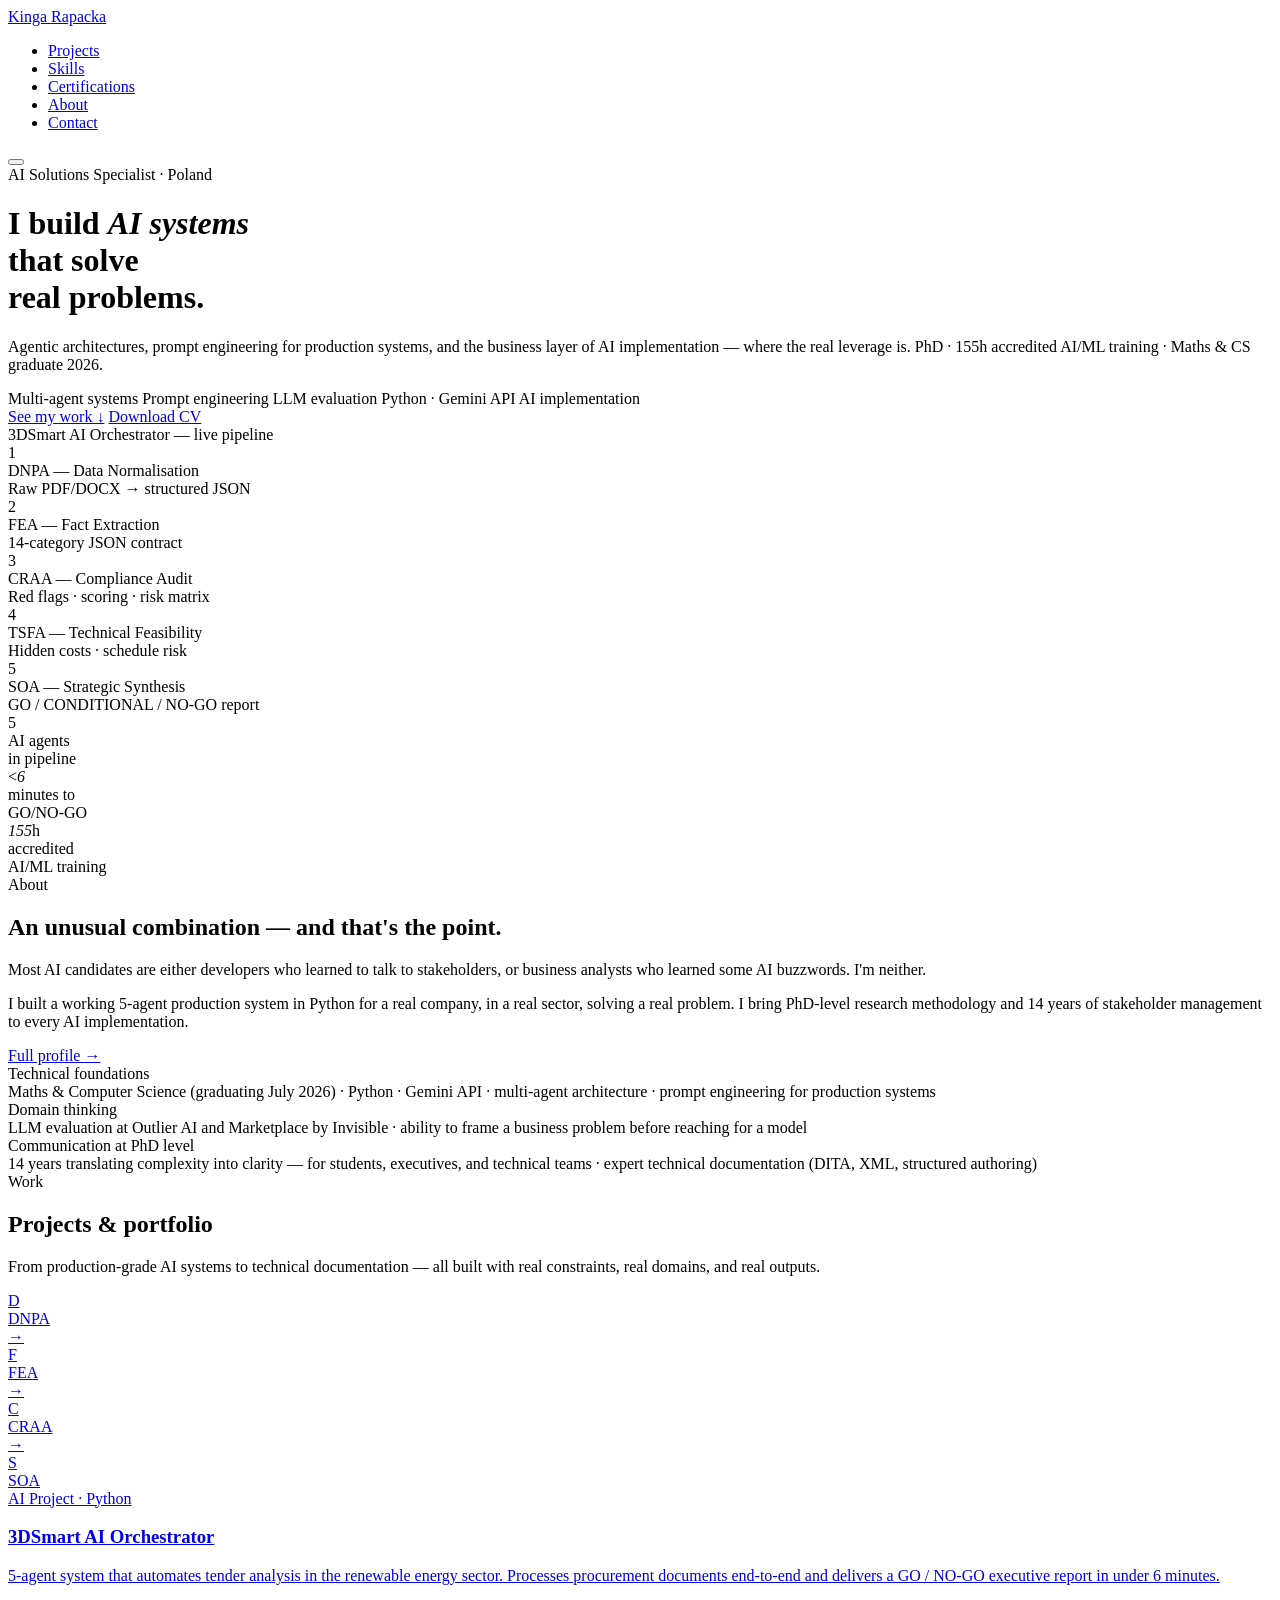
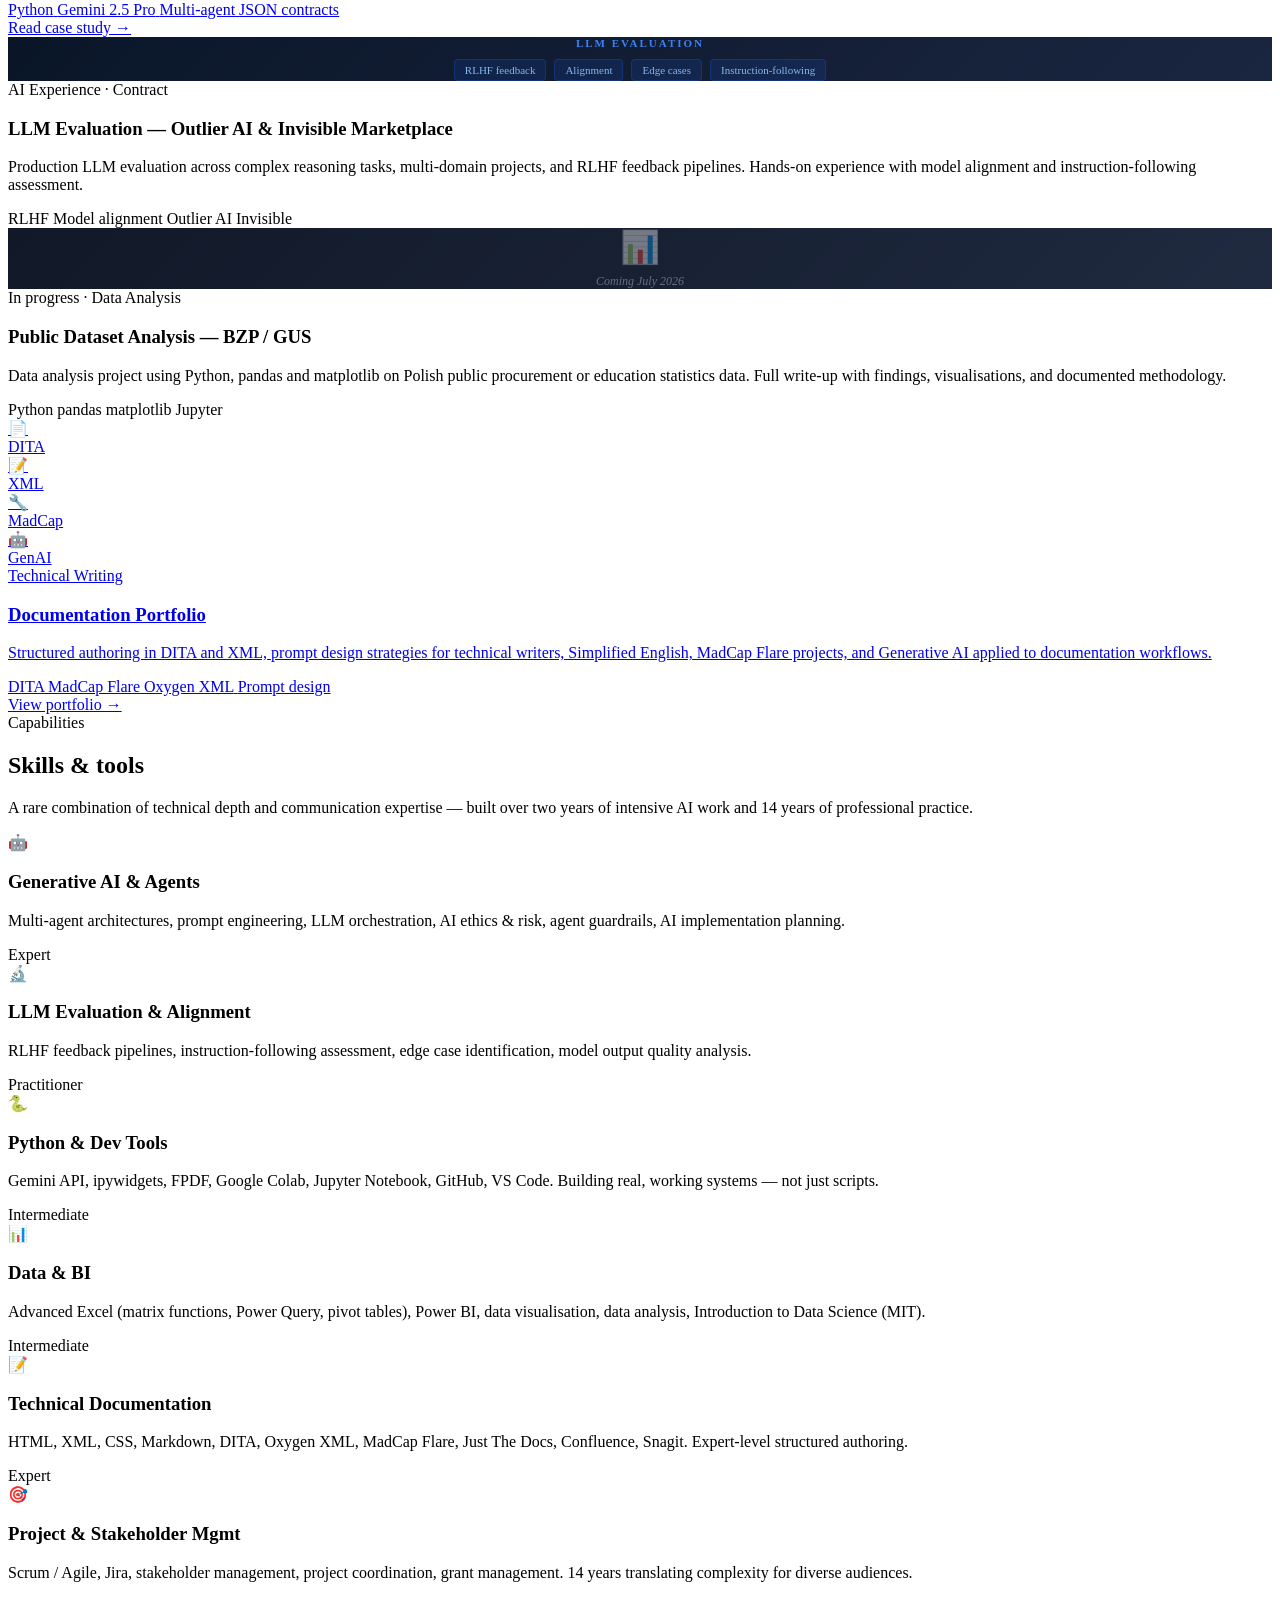
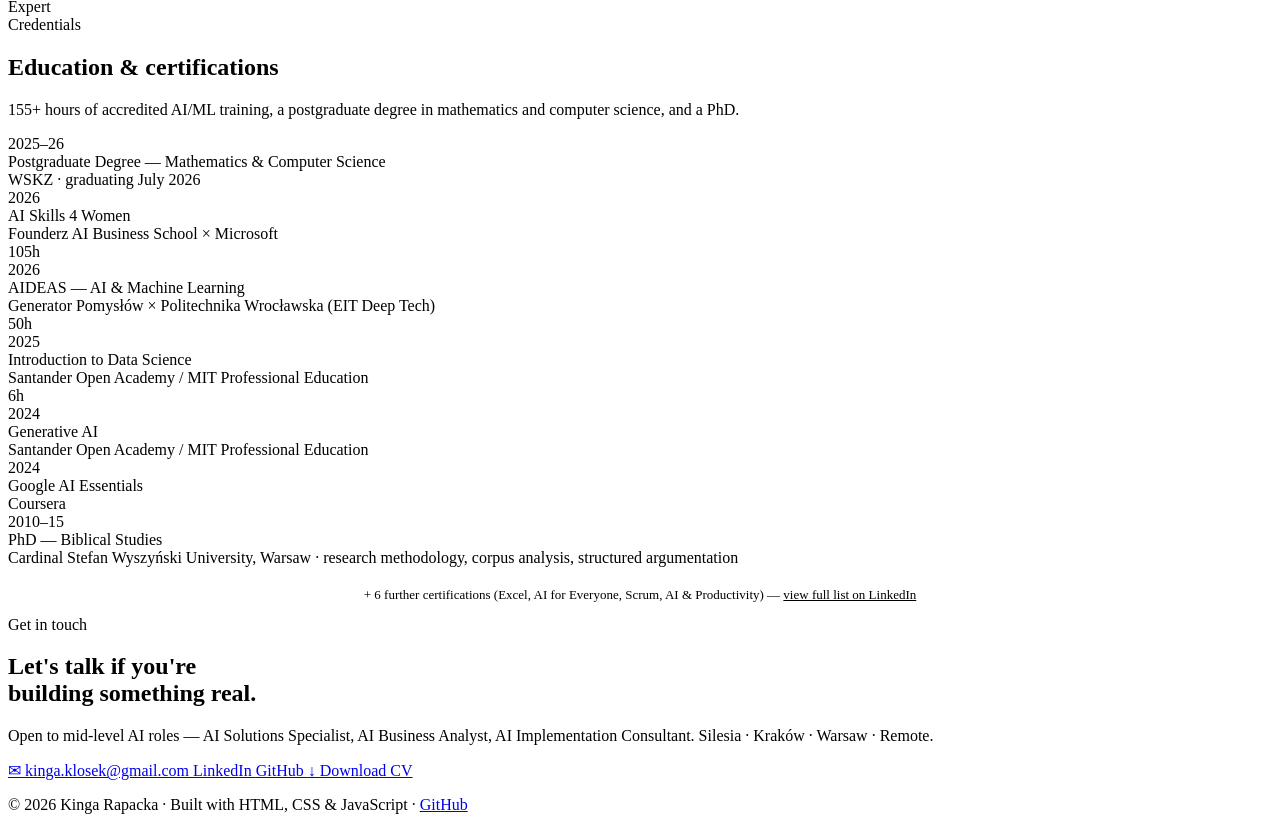
==== commit d8e15d5b: "Update index.html" ====
--- a/index.html
+++ b/index.html
@@ -1,491 +1,476 @@
 <!DOCTYPE html>
 <html lang="en">
 <head>
-<meta charset="UTF-8">
-<meta name="viewport" content="width=device-width, initial-scale=1.0">
-<title>Kinga Rapacka - AI Solutions Specialist</title>
-<meta name="description" content="Kinga Rapacka - AI Solutions Specialist. Multi-agent AI systems, prompt engineering, LLM evaluation. Based in Silesia, Poland.">
-<link rel="icon" href="favicon.svg" type="image/svg+xml">
-<meta property="og:type" content="website">
-<meta property="og:site_name" content="Kinga Rapacka - AI Solutions Specialist">
-<meta property="og:title" content="Kinga Rapacka - AI Solutions Specialist">
-<meta property="og:description" content="Multi-agent AI systems, prompt engineering and LLM evaluation. Two live agent pipelines, 155h+ accredited AI/ML training, PhD-level research rigour. Based in Silesia, Poland.">
-<meta property="og:url" content="https://kinrap.github.io/AI_Portfolio/">
-<meta property="og:image" content="https://kinrap.github.io/AI_Portfolio/assets/og-image.png">
-<meta property="og:image:width" content="1200">
-<meta property="og:image:height" content="630">
-<meta name="twitter:card" content="summary_large_image">
-<meta name="twitter:title" content="Kinga Rapacka - AI Solutions Specialist">
-<meta name="twitter:description" content="Multi-agent AI systems, prompt engineering and LLM evaluation. Two live agent pipelines, 155h+ accredited AI/ML training, PhD-level research rigour. Based in Silesia, Poland.">
-<meta name="twitter:image" content="https://kinrap.github.io/AI_Portfolio/assets/og-image.png">
-<link rel="preconnect" href="https://fonts.googleapis.com">
-<link rel="preconnect" href="https://fonts.gstatic.com" crossorigin>
-<link href="https://fonts.googleapis.com/css2?family=Unbounded:wght@400;600;800&family=Sora:wght@300;400;600;700&family=JetBrains+Mono:wght@400;600&display=swap" rel="stylesheet">
-<link rel="stylesheet" href="styles.css">
+  <meta charset="UTF-8">
+  <meta name="viewport" content="width=device-width, initial-scale=1.0">
+  <meta name="description" content="Kinga Rapacka — AI Solutions Specialist. Multi-agent AI systems, prompt engineering, LLM evaluation. Based in Silesia, Poland.">
+  <title>Kinga Rapacka — AI Solutions Specialist</title>
+
+  <link rel="preconnect" href="https://fonts.googleapis.com">
+  <link rel="preconnect" href="https://fonts.gstatic.com" crossorigin>
+  <link href="https://fonts.googleapis.com/css2?family=DM+Serif+Display:ital@0;1&family=Inter:wght@400;500;600&family=JetBrains+Mono:wght@400;600&display=swap" rel="stylesheet">
+  <link rel="stylesheet" href="css/style.css">
 </head>
 <body>
-<nav id="nav">
-  <div class="nav-inner">
-    <a class="logo" href="#top">KINGA<em>◆</em>RAPACKA</a>
-    <button class="burger" id="burger" aria-label="Menu" aria-expanded="false"><span></span><span></span><span></span></button>
-    <ul class="nav-links" id="navLinks">
-      <li><a href="#systems">Systems</a></li>
-      <li><a href="#projects">Projects</a></li>
-      <li><a href="#skills">Skills</a></li>
-      <li><a href="#certs">Credentials</a></li>
-      <li><a href="about.html">About</a></li>
-      <li><a class="nav-cta" href="#contact">Let's talk</a></li>
-    </ul>
+
+  <!-- ── Navigation ───────────────────────────────────────────────────────── -->
+  <nav class="nav" role="navigation" aria-label="Main navigation">
+    <div class="nav-inner">
+      <a href="index.html" class="nav-logo">Kinga <span>Rapacka</span></a>
+      <ul class="nav-links">
+        <li><a href="#projects">Projects</a></li>
+        <li><a href="#skills">Skills</a></li>
+        <li><a href="#certifications">Certifications</a></li>
+        <li><a href="about.html">About</a></li>
+        <li><a href="#contact" class="nav-cta">Contact</a></li>
+      </ul>
+      <button class="nav-hamburger" aria-label="Open menu" aria-expanded="false">
+        <span></span><span></span><span></span>
+      </button>
+    </div>
+  </nav>
+
+  <!-- ── Hero ──────────────────────────────────────────────────────────────── -->
+  <header class="hero">
+    <div class="hero-inner">
+
+      <div class="hero-left">
+        <div class="hero-eyebrow">
+          <div class="hero-eyebrow-line"></div>
+          <span class="eyebrow light">AI Solutions Specialist · Poland</span>
+        </div>
+
+        <h1>
+          I build <em>AI systems</em><br>
+          that solve<br>
+          real problems.
+        </h1>
+
+        <p class="hero-sub">
+          Agentic architectures, prompt engineering for production systems, and the business layer of AI implementation — where the real leverage is. PhD · 155h accredited AI/ML training · Maths &amp; CS graduate 2026.
+        </p>
+
+        <div class="hero-tags">
+          <span class="hero-tag">Multi-agent systems</span>
+          <span class="hero-tag">Prompt engineering</span>
+          <span class="hero-tag">LLM evaluation</span>
+          <span class="hero-tag">Python · Gemini API</span>
+          <span class="hero-tag">AI implementation</span>
+        </div>
+
+        <div class="hero-actions">
+          <a href="#projects" class="btn btn-primary">See my work ↓</a>
+          <a href="assets/Kinga_Rapacka_CV.pdf" class="btn btn-outline" download>Download CV</a>
+        </div>
+      </div>
+
+      <div class="hero-right">
+        <!-- 3DSmart pipeline card -->
+        <div class="pipeline-card">
+          <div class="pipeline-card-label">3DSmart AI Orchestrator — live pipeline</div>
+          <div class="pipeline-steps">
+            <div class="pipeline-step">
+              <div class="pipeline-step-num">1</div>
+              <div>
+                <div class="pipeline-step-name">DNPA — Data Normalisation</div>
+                <div class="pipeline-step-desc">Raw PDF/DOCX → structured JSON</div>
+              </div>
+            </div>
+            <div class="pipeline-step">
+              <div class="pipeline-step-num">2</div>
+              <div>
+                <div class="pipeline-step-name">FEA — Fact Extraction</div>
+                <div class="pipeline-step-desc">14-category JSON contract</div>
+              </div>
+            </div>
+            <div class="pipeline-step">
+              <div class="pipeline-step-num">3</div>
+              <div>
+                <div class="pipeline-step-name">CRAA — Compliance Audit</div>
+                <div class="pipeline-step-desc">Red flags · scoring · risk matrix</div>
+              </div>
+            </div>
+            <div class="pipeline-step">
+              <div class="pipeline-step-num">4</div>
+              <div>
+                <div class="pipeline-step-name">TSFA — Technical Feasibility</div>
+                <div class="pipeline-step-desc">Hidden costs · schedule risk</div>
+              </div>
+            </div>
+            <div class="pipeline-step">
+              <div class="pipeline-step-num">5</div>
+              <div>
+                <div class="pipeline-step-name">SOA — Strategic Synthesis</div>
+                <div class="pipeline-step-desc">GO / CONDITIONAL / NO-GO report</div>
+              </div>
+            </div>
+          </div>
+        </div>
+
+        <!-- Stats -->
+        <div class="hero-stats">
+          <div class="hero-stat">
+            <div class="hero-stat-n">5</div>
+            <div class="hero-stat-l">AI agents<br>in pipeline</div>
+          </div>
+          <div class="hero-stat">
+            <div class="hero-stat-n">&lt;<em>6</em></div>
+            <div class="hero-stat-l">minutes to<br>GO/NO-GO</div>
+          </div>
+          <div class="hero-stat">
+            <div class="hero-stat-n"><em>155</em>h</div>
+            <div class="hero-stat-l">accredited<br>AI/ML training</div>
+          </div>
+        </div>
+      </div>
+
+    </div>
+  </header>
+
+  <!-- ── About strip ─────────────────────────────────────────────────────── -->
+  <div class="about-strip">
+    <div class="about-strip-inner">
+      <div>
+        <div class="eyebrow light">About</div>
+        <h2>An unusual combination — and that's the point.</h2>
+        <p>Most AI candidates are either developers who learned to talk to stakeholders, or business analysts who learned some AI buzzwords. I'm neither.</p>
+        <p>I built a working 5-agent production system in Python for a real company, in a real sector, solving a real problem. I bring PhD-level research methodology and 14 years of stakeholder management to every AI implementation.</p>
+        <a href="about.html" class="btn btn-outline" style="margin-top:8px;">Full profile →</a>
+      </div>
+      <div class="about-pillars">
+        <div class="pillar">
+          <div class="pillar-title">Technical foundations</div>
+          <div class="pillar-body">Maths &amp; Computer Science (graduating July 2026) · Python · Gemini API · multi-agent architecture · prompt engineering for production systems</div>
+        </div>
+        <div class="pillar">
+          <div class="pillar-title">Domain thinking</div>
+          <div class="pillar-body">LLM evaluation at Outlier AI and Marketplace by Invisible · ability to frame a business problem before reaching for a model</div>
+        </div>
+        <div class="pillar">
+          <div class="pillar-title">Communication at PhD level</div>
+          <div class="pillar-body">14 years translating complexity into clarity — for students, executives, and technical teams · expert technical documentation (DITA, XML, structured authoring)</div>
+        </div>
+      </div>
+    </div>
   </div>
-</nav>
-
-<header class="hero" id="top">
-  <canvas class="hero-mesh" id="heroMesh" aria-hidden="true"></canvas>
-  <div class="wrap">
-    <div class="hero-grid">
-      <div>
-        <span class="hero-kicker"><span class="dot-live"></span>AI Solutions Specialist · Silesia, Poland</span>
-        <h1>I orchestrate <span class="flow">AI&nbsp;agents</span> that solve real business problems.</h1>
-        <p>Multi-agent architectures, production prompt engineering and the business layer of AI implementation - where the real leverage is. PhD · 155h accredited AI/ML training · Maths &amp; CS graduate 2026.</p>
-        <div class="hero-tags">
-          <span class="tag">Multi-agent systems</span>
-          <span class="tag">Prompt engineering</span>
-          <span class="tag">LLM evaluation</span>
-          <span class="tag">Python · Gemini API</span>
-          <span class="tag">AI implementation</span>
-        </div>
-        <div class="hero-cta">
-          <a class="btn btn-primary" href="#systems">See the systems ↓</a>
-          <a class="btn btn-ghost" href="assets/Kinga_Rapacka_CV.pdf">Download CV</a>
-        </div>
-      </div>
-
-      <div class="pipe-card" aria-label="Live agent pipeline animation">
-        <div class="pipe-head">
-          <span class="pipe-title">taskflow · agent chain</span>
-          <span class="pipe-status"><span class="dot-live"></span>RUNNING</span>
-        </div>
-        <svg id="pipeSvg" viewBox="0 0 460 300" width="100%" role="img" aria-label="Animated diagram: six AI agents passing data along a pipeline">
-          <defs>
-            <linearGradient id="wire" x1="0" y1="0" x2="1" y2="0">
-              <stop offset="0" stop-color="#14B8A6"/><stop offset="1" stop-color="#E4B363"/>
-            </linearGradient>
-            <filter id="glow"><feGaussianBlur stdDeviation="4" result="b"/><feMerge><feMergeNode in="b"/><feMergeNode in="SourceGraphic"/></feMerge></filter>
-          </defs>
-          <path id="pipePath" d="M 60 60 H 230 Q 260 60 260 90 V 120 Q 260 150 230 150 H 90 Q 60 150 60 180 V 210 Q 60 240 90 240 H 400"
-                fill="none" stroke="url(#wire)" stroke-width="2.5" stroke-dasharray="6 7" opacity=".85"/>
-          <g id="nodes" font-family="'JetBrains Mono',monospace" text-anchor="middle">
-            <g class="node" transform="translate(60,60)"><circle r="24" fill="#12262A" stroke="#14B8A6" stroke-width="2"/><text y="4" fill="#F0F3F2" font-size="11" font-weight="600">DQA</text><text y="42" fill="#6E938E" font-size="8">DATA QUALITY</text></g>
-            <g class="node" transform="translate(230,60)"><circle r="24" fill="#12262A" stroke="#14B8A6" stroke-width="2"/><text y="4" fill="#F0F3F2" font-size="11" font-weight="600">ANA</text><text y="42" fill="#6E938E" font-size="8">ANALYST</text></g>
-            <g class="node" transform="translate(230,150)"><circle r="24" fill="#12262A" stroke="#14B8A6" stroke-width="2"/><text y="4" fill="#F0F3F2" font-size="11" font-weight="600">SQG</text><text y="42" fill="#6E938E" font-size="8">SQL GEN</text></g>
-            <g class="node" transform="translate(90,150)"><circle r="24" fill="#12262A" stroke="#14B8A6" stroke-width="2"/><text y="4" fill="#F0F3F2" font-size="11" font-weight="600">VAL</text><text y="42" fill="#6E938E" font-size="8">VALIDATOR</text></g>
-            <g class="node" transform="translate(90,240)"><circle r="24" fill="#12262A" stroke="#14B8A6" stroke-width="2"/><text y="4" fill="#F0F3F2" font-size="11" font-weight="600">INT</text><text y="42" fill="#6E938E" font-size="8">INTERPRETER</text></g>
-            <g class="node" transform="translate(400,240)"><circle r="24" fill="#12262A" stroke="#E4B363" stroke-width="2"/><text y="4" fill="#F0F3F2" font-size="11" font-weight="600">ADV</text><text y="42" fill="#6E938E" font-size="8">ADVISOR</text></g>
-          </g>
-          <circle id="packet" r="6" fill="#2DD4BF" filter="url(#glow)"/>
-        </svg>
-        <div class="pipe-log" id="pipeLog">→ <b>DQA</b> · trust report: recall 0.79 · precision 1.00</div>
-      </div>
-    </div>
-
-    <div class="hero-stats rv">
-      <div class="stat"><b><span class="count" data-to="6">0</span><span class="u">+5</span></b><span>AI agents in two live pipelines</span></div>
-      <div class="stat"><b>&lt;<span class="count" data-to="6">0</span> <span class="u">min</span></b><span>to a GO/NO-GO report</span></div>
-      <div class="stat"><b><span class="count" data-to="155">0</span><span class="u">h</span></b><span>accredited AI/ML training</span></div>
-      <div class="stat"><b>PhD</b><span>research methodology</span></div>
-    </div>
-  </div>
-</header>
-
-<div class="marquee" aria-hidden="true">
-  <div class="marquee-track">
-    <span>Multi-agent orchestration</span><span>Prompt engineering</span><span>LLM evaluation</span><span>Text-to-SQL audit</span><span>GO/NO-GO in &lt;6 min</span><span>DITA &amp; structured authoring</span>
-    <span>Multi-agent orchestration</span><span>Prompt engineering</span><span>LLM evaluation</span><span>Text-to-SQL audit</span><span>GO/NO-GO in &lt;6 min</span><span>DITA &amp; structured authoring</span>
-  </div>
-</div>
-
-<section class="section" id="systems">
-  <div class="wrap">
-    <span class="eyebrow rv">Flagship systems</span>
-    <h2 class="rv rv-d1">Two live agent pipelines. <span class="accent">Measured, not imagined.</span></h2>
-    <p class="lead rv rv-d2">Both systems run end-to-end on real documents and real data - with deterministic audit layers instead of vibes.</p>
-
-    <div class="sys">
-      <article class="sys-card rv">
-        <span class="sys-badge"><span class="dot-live"></span>Live system</span>
-        <h3>TaskFlow Agentic Analytics</h3>
-        <p>A 6-agent LLM pipeline that answers <em>"why is MRR growth slowing?"</em> for a SaaS business. A deterministic SQL audit layer scores each agent on recall and precision - the data quality agent hits recall 0.79 / precision 1.00. Includes a self-repair loop and confidence calibrated to data quality.</p>
-        <div class="mini-pipe">
-          <span class="mini-node">DQA</span><span class="mini-arrow">→</span>
-          <span class="mini-node">ANA</span><span class="mini-arrow">→</span>
-          <span class="mini-node">SQG</span><span class="mini-arrow">→</span>
-          <span class="mini-node">VAL</span><span class="mini-arrow">→</span>
-          <span class="mini-node">INT</span><span class="mini-arrow">→</span>
-          <span class="mini-node">ADV</span>
-        </div>
-        <div class="sys-meta">
-          <div><b>Type</b>Measured AI system</div>
-          <div><b>Domain</b>SaaS analytics · data quality</div>
-          <div><b>Stack</b>Python · Gemini API · SQLite</div>
-          <div><b>Output</b>Recommendation + metrics</div>
-        </div>
-        <a class="sys-link" href="projects/taskflow.html">Read the case study <span class="arr">→</span></a>
-      </article>
-
-      <article class="sys-card rv rv-d1">
-        <span class="sys-badge"><span class="dot-live"></span>Live system</span>
-        <h3>3DSmart AI Orchestrator</h3>
-        <p>A 5-agent system that automates tender analysis in renewable energy. It processes procurement documents end-to-end and delivers a GO/NO-GO executive report in under 6 minutes - with a 14-category JSON interface contract and red-flag scoring.</p>
-        <div class="mini-pipe">
-          <span class="mini-node">DNPA</span><span class="mini-arrow">→</span>
-          <span class="mini-node">FEA</span><span class="mini-arrow">→</span>
-          <span class="mini-node">CRAA</span><span class="mini-arrow">→</span>
-          <span class="mini-node">TSFA</span><span class="mini-arrow">→</span>
-          <span class="mini-node">SOA</span>
-        </div>
-        <div class="sys-meta">
-          <div><b>Type</b>Agentic AI system</div>
-          <div><b>Domain</b>Renewables · procurement</div>
-          <div><b>Stack</b>Python · Gemini API · GPT</div>
-          <div><b>Output</b>GO/NO-GO executive report</div>
-        </div>
-        <a class="sys-link" href="projects/3dsmart.html">Read the case study <span class="arr">→</span></a>
-      </article>
-    </div>
-  </div>
-</section>
-
-<section class="section projects-band" id="projects">
-  <div class="wrap">
-    <span class="eyebrow rv">More work</span>
-    <h2 class="rv rv-d1">Projects &amp; portfolio</h2>
-    <p class="lead rv rv-d2">Built with real constraints, real domains and real outputs - from LLM evaluation to structured documentation.</p>
-    <div class="proj-grid">
-      <article class="proj rv">
-        <span class="proj-cat">LLM Evaluation · Contract</span>
-        <h3>LLM Model Evaluation</h3>
-        <div class="mviz" aria-hidden="true">
-          <span class="mviz-tag"><i></i>scoring</span>
-          <div class="eqbars"><b></b><b></b><b></b><b></b><b></b><b></b></div>
-        </div>
-        <p>Evaluation across complex reasoning tasks, multi-domain projects and RLHF feedback pipelines. Hands-on model alignment and instruction-following assessment.</p>
-        <div class="chip-row"><span class="chip">RLHF</span><span class="chip">Alignment</span><span class="chip">Instruction-following</span></div>
-      </article>
-      <article class="proj rv rv-d1">
-        <span class="proj-cat">Data Analysis · In progress</span>
-        <h3>Public Dataset Analysis - BZP / GUS</h3>
-        <div class="mviz" aria-hidden="true">
-          <span class="mviz-tag"><i></i>plotting</span>
-          <svg class="spark" viewBox="0 0 300 44" preserveAspectRatio="none">
-            <path class="area" d="M0 40 L0 34 L40 30 L80 36 L120 20 L160 26 L200 12 L240 18 L300 6 L300 44 L0 44 Z"/>
-            <path class="line" d="M0 34 L40 30 L80 36 L120 20 L160 26 L200 12 L240 18 L300 6"/>
-            <circle cx="300" cy="6" r="3"/>
-          </svg>
-        </div>
-        <p>Python, pandas and matplotlib on Polish public procurement and education statistics. Full write-up with findings, visualisations and documented methodology.</p>
-        <div class="chip-row"><span class="chip">Python</span><span class="chip">pandas</span><span class="chip">matplotlib</span><span class="chip">Jupyter</span></div>
-        <span class="soon">📊 Coming July 2026</span>
-      </article>
-      <article class="proj rv rv-d2">
-        <span class="proj-cat">Technical Writing</span>
-        <h3>Documentation Portfolio</h3>
-        <div class="mviz" aria-hidden="true">
-          <span class="mviz-tag"><i></i>authoring</span>
-          <div class="wlines"><i></i><i></i><i></i></div>
-          <span class="wcaret"></span>
-        </div>
-        <p>Structured authoring in DITA and XML, prompt design for technical writers, Simplified English, MadCap Flare and GenAI applied to documentation workflows.</p>
-        <div class="chip-row"><span class="chip">DITA</span><span class="chip">MadCap Flare</span><span class="chip">Oxygen XML</span><span class="chip">Prompt design</span></div>
-        <a class="sys-link" href="projects/tech-writing.html">View portfolio <span class="arr">→</span></a>
-      </article>
-    </div>
-  </div>
-</section>
-
-<section class="section" id="skills">
-  <div class="wrap">
-    <span class="eyebrow rv">Capabilities</span>
-    <h2 class="rv rv-d1">Skills &amp; <span class="accent">tools</span></h2>
-    <p class="lead rv rv-d2">A rare combination of technical depth and communication - intensive AI work built on top of years of coding, teaching technology, and academic research.</p>
-    <div class="skill-grid">
-      <div class="skill rv" style="--w:95%"><div class="skill-top"><span class="skill-icon">🤖</span><span class="lvl lvl-expert">Expert</span></div><h3>Generative AI &amp; Agents</h3><p>Multi-agent architectures, prompt engineering, LLM orchestration, AI ethics &amp; risk, agent guardrails, implementation planning.</p><div class="meter"><i></i></div></div>
-      <div class="skill rv rv-d1" style="--w:78%"><div class="skill-top"><span class="skill-icon">🔬</span><span class="lvl lvl-prac">Practitioner</span></div><h3>LLM Evaluation &amp; Alignment</h3><p>RLHF feedback pipelines, instruction-following assessment, edge-case identification, output quality analysis.</p><div class="meter"><i></i></div></div>
-      <div class="skill rv rv-d2" style="--w:62%"><div class="skill-top"><span class="skill-icon">🐍</span><span class="lvl lvl-mid">Intermediate</span></div><h3>Python &amp; Dev Tools</h3><p>Gemini API, ipywidgets, FPDF, Colab, Jupyter, GitHub, VS Code. Real, working systems - not just scripts.</p><div class="meter"><i></i></div></div>
-      <div class="skill rv" style="--w:62%"><div class="skill-top"><span class="skill-icon">📊</span><span class="lvl lvl-mid">Intermediate</span></div><h3>Data &amp; BI</h3><p>Advanced Excel (matrix functions, Power Query, pivots), Power BI, data visualisation, Intro to Data Science (MIT).</p><div class="meter"><i></i></div></div>
-      <div class="skill rv rv-d1" style="--w:95%"><div class="skill-top"><span class="skill-icon">📝</span><span class="lvl lvl-expert">Expert</span></div><h3>Technical Documentation</h3><p>HTML, XML, CSS, Markdown, DITA, Oxygen XML, MadCap Flare, Confluence, Snagit. Expert-level structured authoring.</p><div class="meter"><i></i></div></div>
-      <div class="skill rv rv-d2" style="--w:95%"><div class="skill-top"><span class="skill-icon">🎯</span><span class="lvl lvl-expert">Expert</span></div><h3>Project &amp; Stakeholder Mgmt</h3><p>Scrum/Agile, Jira, stakeholder management, grant management. Years of teaching, journalism and research translating complexity for diverse audiences.</p><div class="meter"><i></i></div></div>
-    </div>
-  </div>
-</section>
-
-<section class="section certs" id="certs">
-  <div class="wrap">
-    <span class="eyebrow rv">Credentials</span>
-    <h2 class="rv rv-d1">Education &amp; certifications</h2>
-    <p class="lead rv rv-d2">155+ hours of accredited AI/ML training, a postgraduate degree in mathematics and computer science, and a PhD.</p>
-    <div class="cert-list">
-      <div class="cert rv"><span class="cert-year">2026 · 105h</span><b>AI Skills 4 Women</b><span>Founderz AI Business School × Microsoft</span></div>
-      <div class="cert rv"><span class="cert-year">2026 · 50h</span><b>AIDEAS - AI &amp; Machine Learning</b><span>Generator Pomysłów × Politechnika Wrocławska (EIT Deep Tech)</span></div>
-      <div class="cert rv"><span class="cert-year">2025-26</span><b>Postgraduate - Mathematics &amp; Computer Science</b><span>WSKZ · graduating July 2026</span></div>
-      <div class="cert rv"><span class="cert-year">2025 · 5 weeks</span><b>Using AI in Business Development</b><span>Google Umiejętności Jutra AI × SGH · 5 modules · 19 courses</span></div>
-      <div class="cert rv"><span class="cert-year">2024-26</span><b>Santander Open Academy track</b><span>Generative AI (MIT PE) · Intro to Data Science (IE) · AI &amp; Productivity (Google) · Business Writing · Scrum · Excel Advanced</span></div>
-      <div class="cert rv"><span class="cert-year">2024</span><b>Google AI Essentials · AI for Everyone</b><span>Coursera · DeepLearning.AI</span></div>
-      <div class="cert rv"><span class="cert-year">PhD</span><b>Doctorate - Biblical Studies</b><span>Cardinal Stefan Wyszyński University, Warsaw · research methodology, structured argumentation</span></div>
-      <div class="cert rv"><span class="cert-year">MA · MA</span><b>Two master's - Theology (Biblical Studies) &amp; Media Education and Journalism</b><span>Cardinal Stefan Wyszyński University, Warsaw</span></div>
-      <div class="cert rv"><span class="cert-year">since 2008</span><b>Coding &amp; teaching technology</b><span>HTML/CSS onward · university instructor at UKSW - computer graphics, software, training design with new technologies</span></div>
-    </div>
-    <p class="cert-note rv">Full list with verification links on <a href="https://www.linkedin.com/in/kinga-rapacka-29315a2a3">LinkedIn</a> and <a href="https://github.com/KinRap">GitHub</a>.</p>
-  </div>
-</section>
-
-<section class="section">
-  <div class="wrap">
-    <div class="tw rv">
-      <div>
-        <h3>Also an expert technical writer - not just an AI builder.</h3>
-        <p>DITA, MadCap Flare, structured authoring, prompt design for documentation workflows. The same precision that makes AI systems reliable makes documentation excellent.</p>
-      </div>
-      <a class="btn" href="https://kinrap.github.io/TW_Portfolio/">TW Portfolio →</a>
-    </div>
-  </div>
-</section>
-
-<section class="section contact" id="contact">
-  <div class="wrap">
-    <span class="eyebrow rv" style="justify-content:center">Contact</span>
-    <h2 class="rv rv-d1">Let's talk if you're building <span class="accent-m wave" id="waveText">something real.</span></h2>
-    <p class="lead rv rv-d2">Open to mid-level AI roles - AI Solutions Specialist, AI Business Analyst, AI Implementation Consultant. Silesia · Kraków · Warsaw · Remote.</p>
-    <div class="contact-row rv rv-d3">
-      <a class="btn btn-primary" href="mailto:kinga.klosek@gmail.com">✉ kinga.klosek@gmail.com</a>
-      <a class="btn btn-ghost" href="https://www.linkedin.com/in/kinga-rapacka-29315a2a3">LinkedIn</a>
-      <a class="btn btn-ghost" href="https://github.com/KinRap">GitHub</a>
-      <a class="btn btn-ghost" href="assets/Kinga_Rapacka_CV.pdf">Download CV</a>
-    </div>
-  </div>
-</section>
-
-<footer>
-  <div class="wrap">© 2026 Kinga Rapacka · AI Solutions Specialist · <a href="https://kinrap.github.io/TW_Portfolio/">TW Portfolio</a> · <a href="about.html">About</a> · <a href="https://github.com/KinRap">GitHub</a></div>
-</footer>
-
-<script>
-(function(){
-  var reduce = window.matchMedia('(prefers-reduced-motion: reduce)').matches;
-
-  /* nav */
-  var nav=document.getElementById('nav');
-  addEventListener('scroll',function(){nav.classList.toggle('scrolled',scrollY>40)},{passive:true});
-  var burger=document.getElementById('burger'),links=document.getElementById('navLinks');
-  burger.addEventListener('click',function(){
-    var open=links.classList.toggle('open');
-    burger.classList.toggle('open',open);
-    burger.setAttribute('aria-expanded',open);
-  });
-  links.addEventListener('click',function(e){if(e.target.tagName==='A'){links.classList.remove('open');burger.classList.remove('open');}});
-
-  /* scroll reveal */
-  var io=new IntersectionObserver(function(es){
-    es.forEach(function(e){if(e.isIntersecting){e.target.classList.add('in');io.unobserve(e.target);}});
-  },{threshold:.15});
-  document.querySelectorAll('.rv,.skill').forEach(function(el){io.observe(el)});
-
-  /* counters */
-  function animateCount(el){
-    var to=+el.dataset.to,start=null,dur=1400;
-    if(reduce){el.textContent=to;return;}
-    function step(t){
-      if(!start)start=t;
-      var p=Math.min((t-start)/dur,1);
-      el.textContent=Math.round(to*(1-Math.pow(1-p,3)));
-      if(p<1)requestAnimationFrame(step);
-    }
-    requestAnimationFrame(step);
-  }
-  var cio=new IntersectionObserver(function(es){
-    es.forEach(function(e){if(e.isIntersecting){animateCount(e.target);cio.unobserve(e.target);}});
-  },{threshold:.6});
-  document.querySelectorAll('.count').forEach(function(el){cio.observe(el)});
-
-  /* hero pipeline packet */
-  var path=document.getElementById('pipePath'),packet=document.getElementById('packet'),
-      nodes=document.querySelectorAll('#nodes .node circle'),log=document.getElementById('pipeLog');
-  var msgs=[
-    '→ <b>DQA</b> · trust report: recall 0.79 · precision 1.00',
-    '→ <b>ANA</b> · decomposing: "why is MRR growth slowing?"',
-    '→ <b>SQG</b> · generating read-only SQL',
-    '→ <b>VAL</b> · repair loop: query validated ✓',
-    '→ <b>INT</b> · pattern detected: churn in mid-tier plans',
-    '→ <b>ADV</b> · diagnosis delivered · confidence 0.86'
-  ];
-  if(path&&packet){
-    var L=path.getTotalLength(),t0=performance.now(),DUR=9000,lastIdx=-1;
-    /* node positions along path (fractions) */
-    var stops=[0,.21,.38,.55,.72,1];
-    function frame(now){
-      var p=((now-t0)%DUR)/DUR;
-      var pt=path.getPointAtLength(p*L);
-      packet.setAttribute('cx',pt.x);packet.setAttribute('cy',pt.y);
-      var idx=0;
-      for(var i=0;i<stops.length;i++){if(p>=stops[i]-0.02)idx=i;}
-      if(idx!==lastIdx){
-        lastIdx=idx;
-        nodes.forEach(function(c,j){
-          c.setAttribute('stroke',j===idx?'#2DD4BF':(j===5?'#E4B363':'#14B8A6'));
-          c.setAttribute('stroke-width',j===idx?'3.5':'2');
-        });
-        if(log)log.innerHTML=msgs[idx];
-      }
-      requestAnimationFrame(frame);
-    }
-    if(reduce){
-      var pt=path.getPointAtLength(L);packet.setAttribute('cx',pt.x);packet.setAttribute('cy',pt.y);
-    }else{
-      requestAnimationFrame(frame);
-    }
-  }
-
-  /* ---------- ambient agent mesh ---------- */
-  var canvas=document.getElementById('heroMesh');
-  if(canvas){
-    var ctx=canvas.getContext('2d'),hero=canvas.parentElement,
-        DPR=Math.min(window.devicePixelRatio||1,2),
-        W=0,H=0,mNodes=[],pulses=[],raf=null,visible=true,linkDist=170;
-
-    function resize(){
-      W=hero.offsetWidth;H=hero.offsetHeight;
-      canvas.width=W*DPR;canvas.height=H*DPR;
-      canvas.style.width=W+'px';canvas.style.height=H+'px';
-      ctx.setTransform(DPR,0,0,DPR,0,0);
-      var count=Math.round(Math.min(34,Math.max(16,W/44)));
-      mNodes=[];
-      for(var i=0;i<count;i++){
-        mNodes.push({x:Math.random()*W,y:Math.random()*H,
-          vx:(Math.random()-.5)*.18,vy:(Math.random()-.5)*.18,
-          r:Math.random()*1.6+1.1});
-      }
-    }
-
-    function spawnPulse(){
-      /* pick two mNodes currently linked, send a spark along the edge */
-      var a=mNodes[(Math.random()*mNodes.length)|0];
-      var near=[];
-      for(var i=0;i<mNodes.length;i++){
-        var b=mNodes[i];if(b===a)continue;
-        var dx=a.x-b.x,dy=a.y-b.y,d=dx*dx+dy*dy;
-        if(d<linkDist*linkDist)near.push(b);
-      }
-      if(near.length){
-        pulses.push({a:a,b:near[(Math.random()*near.length)|0],t:0,
-          sp:.010+Math.random()*.012});
-      }
-    }
-
-    var lastSpawn=0;
-    function draw(now){
-      ctx.clearRect(0,0,W,H);
-      var i,j,a,b,dx,dy,dist;
-      /* edges */
-      for(i=0;i<mNodes.length;i++){
-        a=mNodes[i];
-        a.x+=a.vx;a.y+=a.vy;
-        if(a.x<0||a.x>W)a.vx*=-1;
-        if(a.y<0||a.y>H)a.vy*=-1;
-        for(j=i+1;j<mNodes.length;j++){
-          b=mNodes[j];dx=a.x-b.x;dy=a.y-b.y;dist=Math.sqrt(dx*dx+dy*dy);
-          if(dist<linkDist){
-            var o=(1-dist/linkDist)*.28;
-            ctx.strokeStyle='rgba(45,212,191,'+o.toFixed(3)+')';
-            ctx.lineWidth=1;
-            ctx.beginPath();ctx.moveTo(a.x,a.y);ctx.lineTo(b.x,b.y);ctx.stroke();
-          }
-        }
-      }
-      /* mNodes */
-      for(i=0;i<mNodes.length;i++){
-        a=mNodes[i];
-        ctx.beginPath();ctx.arc(a.x,a.y,a.r,0,6.283);
-        ctx.fillStyle='rgba(15,118,110,.9)';ctx.fill();
-        ctx.beginPath();ctx.arc(a.x,a.y,a.r+2.4,0,6.283);
-        ctx.strokeStyle='rgba(45,212,191,.22)';ctx.lineWidth=1;ctx.stroke();
-      }
-      /* pulses travelling along edges */
-      for(i=pulses.length-1;i>=0;i--){
-        var p=pulses[i];p.t+=p.sp;
-        if(p.t>=1){pulses.splice(i,1);continue;}
-        var px=p.a.x+(p.b.x-p.a.x)*p.t,py=p.a.y+(p.b.y-p.a.y)*p.t;
-        var glow=Math.sin(p.t*Math.PI);
-        ctx.beginPath();ctx.arc(px,py,2.6,0,6.283);
-        ctx.fillStyle='rgba(228,179,99,'+(0.9*glow).toFixed(3)+')';ctx.fill();
-      }
-      if(!lastSpawn||now-lastSpawn>620){
-        if(pulses.length<6)spawnPulse();
-        lastSpawn=now;
-      }
-      raf=requestAnimationFrame(draw);
-    }
-
-    function start(){if(!raf&&visible&&!reduce)raf=requestAnimationFrame(draw);}
-    function stop(){if(raf){cancelAnimationFrame(raf);raf=null;}}
-
-    resize();
-    if(reduce){
-      /* one static frame */
-      draw(0);stop();
-    }else{
-      start();
-    }
-    addEventListener('resize',function(){resize();},{passive:true});
-    /* pause when hero scrolls out of view */
-    var vio=new IntersectionObserver(function(es){
-      visible=es[0].isIntersecting;
-      if(visible)start();else stop();
-    },{threshold:0});
-    vio.observe(hero);
-    document.addEventListener('visibilitychange',function(){
-      if(document.hidden)stop();else start();
-    });
-  }
-
-  /* ---------- flagship mini-pipeline signal ---------- */
-  (function(){
-    var pipes=document.querySelectorAll('.mini-pipe');
-    pipes.forEach(function(pipe){
-      var pNodes=pipe.querySelectorAll('.mini-node'),
-          pArrows=pipe.querySelectorAll('.mini-arrow'),
-          idx=0,timer=null;
-      function tick(){
-        pNodes.forEach(function(n,i){n.classList.toggle('lit',i===idx);});
-        pArrows.forEach(function(a,i){a.classList.toggle('lit',i===idx-1);});
-        idx=(idx+1)%(pNodes.length+1);/* extra step = brief gap before restart */
-      }
-      function run(){if(!timer&&!reduce){tick();timer=setInterval(tick,560);}}
-      function halt(){if(timer){clearInterval(timer);timer=null;}
-        pNodes.forEach(function(n){n.classList.remove('lit');});
-        pArrows.forEach(function(a){a.classList.remove('lit');});}
-      if(reduce)return;/* stay static */
-      var pio=new IntersectionObserver(function(es){
-        if(es[0].isIntersecting)run();else halt();
-      },{threshold:.4});
-      pio.observe(pipe);
-    });
-  })();
-
-  /* ---------- contact letter wave ---------- */
-  (function(){
-    var el=document.getElementById('waveText');
-    if(!el)return;
-    var txt=el.textContent,frag=document.createDocumentFragment(),n=0;
-    for(var i=0;i<txt.length;i++){
-      var ch=txt[i];
-      if(ch===' '){frag.appendChild(document.createTextNode(' '));continue;}
-      var s=document.createElement('span');
-      s.textContent=ch;
-      s.style.setProperty('--i',n++);
-      frag.appendChild(s);
-    }
-    el.textContent='';el.appendChild(frag);
-  })();
-})();
-</script>
+
+  <!-- ── Projects ────────────────────────────────────────────────────────── -->
+  <section id="projects" class="section section-alt">
+    <div class="section-head reveal">
+      <div class="eyebrow">Work</div>
+      <h2>Projects &amp; portfolio</h2>
+      <p>From production-grade AI systems to technical documentation — all built with real constraints, real domains, and real outputs.</p>
+    </div>
+
+    <div class="projects-grid">
+
+      <!-- 3DSmart -->
+      <a href="projects/3dsmart.html" class="project-card reveal" data-delay="0">
+        <div class="project-card-vis ai-project">
+          <div class="vis-pipeline">
+            <div class="vis-node">
+              <div class="vis-node-circle">D</div>
+              <div class="vis-node-label">DNPA</div>
+            </div>
+            <div class="vis-arrow">→</div>
+            <div class="vis-node">
+              <div class="vis-node-circle">F</div>
+              <div class="vis-node-label">FEA</div>
+            </div>
+            <div class="vis-arrow">→</div>
+            <div class="vis-node">
+              <div class="vis-node-circle">C</div>
+              <div class="vis-node-label">CRAA</div>
+            </div>
+            <div class="vis-arrow">→</div>
+            <div class="vis-node">
+              <div class="vis-node-circle">S</div>
+              <div class="vis-node-label">SOA</div>
+            </div>
+          </div>
+        </div>
+        <div class="project-card-body">
+          <div class="project-card-type ai">AI Project · Python</div>
+          <h3>3DSmart AI Orchestrator</h3>
+          <p>5-agent system that automates tender analysis in the renewable energy sector. Processes procurement documents end-to-end and delivers a GO / NO-GO executive report in under 6 minutes.</p>
+          <div class="project-card-tags">
+            <span class="tag">Python</span>
+            <span class="tag">Gemini 2.5 Pro</span>
+            <span class="tag">Multi-agent</span>
+            <span class="tag">JSON contracts</span>
+          </div>
+          <div class="project-card-arrow">Read case study →</div>
+        </div>
+      </a>
+
+      <!-- LLM Evaluation -->
+      <div class="project-card reveal" data-delay="100">
+        <div class="project-card-vis ai-project" style="background: linear-gradient(135deg, #0a1628 0%, #1a2540 100%);">
+          <div style="text-align:center; padding: 0 24px;">
+            <div style="font-size:11px; letter-spacing:2px; text-transform:uppercase; color:#3b82f6; font-weight:600; margin-bottom:10px;">LLM Evaluation</div>
+            <div style="display:flex; gap:8px; justify-content:center; flex-wrap:wrap;">
+              <span style="font-size:11px; padding:4px 10px; border-radius:4px; background:rgba(26,86,219,0.15); border:0.5px solid rgba(26,86,219,0.3); color:#85B7EB;">RLHF feedback</span>
+              <span style="font-size:11px; padding:4px 10px; border-radius:4px; background:rgba(26,86,219,0.15); border:0.5px solid rgba(26,86,219,0.3); color:#85B7EB;">Alignment</span>
+              <span style="font-size:11px; padding:4px 10px; border-radius:4px; background:rgba(26,86,219,0.15); border:0.5px solid rgba(26,86,219,0.3); color:#85B7EB;">Edge cases</span>
+              <span style="font-size:11px; padding:4px 10px; border-radius:4px; background:rgba(26,86,219,0.15); border:0.5px solid rgba(26,86,219,0.3); color:#85B7EB;">Instruction-following</span>
+            </div>
+          </div>
+        </div>
+        <div class="project-card-body">
+          <div class="project-card-type ai">AI Experience · Contract</div>
+          <h3>LLM Evaluation — Outlier AI &amp; Invisible Marketplace</h3>
+          <p>Production LLM evaluation across complex reasoning tasks, multi-domain projects, and RLHF feedback pipelines. Hands-on experience with model alignment and instruction-following assessment.</p>
+          <div class="project-card-tags">
+            <span class="tag">RLHF</span>
+            <span class="tag">Model alignment</span>
+            <span class="tag">Outlier AI</span>
+            <span class="tag">Invisible</span>
+          </div>
+        </div>
+      </div>
+
+      <!-- Data Analysis — WIP -->
+      <div class="project-card reveal" data-delay="200">
+        <div class="project-card-vis ai-project" style="background: linear-gradient(135deg, #111827 0%, #1f2a40 100%);">
+          <div style="text-align:center; padding:0 20px;">
+            <div style="font-size:32px; margin-bottom:8px; opacity:0.4;">📊</div>
+            <div style="font-size:12px; color:rgba(255,255,255,0.35); font-style:italic;">Coming July 2026</div>
+          </div>
+        </div>
+        <div class="project-card-body">
+          <div class="project-card-type wip">In progress · Data Analysis</div>
+          <h3>Public Dataset Analysis — BZP / GUS</h3>
+          <p>Data analysis project using Python, pandas and matplotlib on Polish public procurement or education statistics data. Full write-up with findings, visualisations, and documented methodology.</p>
+          <div class="project-card-tags">
+            <span class="tag">Python</span>
+            <span class="tag">pandas</span>
+            <span class="tag">matplotlib</span>
+            <span class="tag">Jupyter</span>
+          </div>
+        </div>
+      </div>
+
+      <!-- Tech Writing -->
+      <a href="projects/tech-writing.html" class="project-card reveal" data-delay="0">
+        <div class="project-card-vis tw-project">
+          <div class="vis-doc-stack">
+            <div class="vis-doc">
+              <div class="vis-doc-icon">📄</div>
+              <span>DITA</span>
+            </div>
+            <div class="vis-doc">
+              <div class="vis-doc-icon">📝</div>
+              <span>XML</span>
+            </div>
+            <div class="vis-doc">
+              <div class="vis-doc-icon">🔧</div>
+              <span>MadCap</span>
+            </div>
+            <div class="vis-doc">
+              <div class="vis-doc-icon">🤖</div>
+              <span>GenAI</span>
+            </div>
+          </div>
+        </div>
+        <div class="project-card-body">
+          <div class="project-card-type tw">Technical Writing</div>
+          <h3>Documentation Portfolio</h3>
+          <p>Structured authoring in DITA and XML, prompt design strategies for technical writers, Simplified English, MadCap Flare projects, and Generative AI applied to documentation workflows.</p>
+          <div class="project-card-tags">
+            <span class="tag">DITA</span>
+            <span class="tag">MadCap Flare</span>
+            <span class="tag">Oxygen XML</span>
+            <span class="tag">Prompt design</span>
+          </div>
+          <div class="project-card-arrow">View portfolio →</div>
+        </div>
+      </a>
+
+    </div>
+  </section>
+
+  <!-- ── Skills ─────────────────────────────────────────────────────────── -->
+  <section id="skills" class="section">
+    <div class="wrap">
+      <div class="section-head reveal">
+        <div class="eyebrow">Capabilities</div>
+        <h2>Skills &amp; tools</h2>
+        <p>A rare combination of technical depth and communication expertise — built over two years of intensive AI work and 14 years of professional practice.</p>
+      </div>
+
+      <div class="skills-grid">
+        <div class="skill-card reveal" data-delay="0">
+          <div class="skill-card-icon">🤖</div>
+          <h3>Generative AI &amp; Agents</h3>
+          <p>Multi-agent architectures, prompt engineering, LLM orchestration, AI ethics &amp; risk, agent guardrails, AI implementation planning.</p>
+          <div class="skill-level">
+            <div class="skill-dot filled"></div>
+            <div class="skill-dot filled"></div>
+            <div class="skill-dot filled"></div>
+            <div class="skill-dot filled"></div>
+            <div class="skill-dot filled"></div>
+            <span class="skill-level-label">Expert</span>
+          </div>
+        </div>
+
+        <div class="skill-card reveal" data-delay="80">
+          <div class="skill-card-icon">🔬</div>
+          <h3>LLM Evaluation &amp; Alignment</h3>
+          <p>RLHF feedback pipelines, instruction-following assessment, edge case identification, model output quality analysis.</p>
+          <div class="skill-level">
+            <div class="skill-dot filled"></div>
+            <div class="skill-dot filled"></div>
+            <div class="skill-dot filled"></div>
+            <div class="skill-dot filled"></div>
+            <div class="skill-dot"></div>
+            <span class="skill-level-label">Practitioner</span>
+          </div>
+        </div>
+
+        <div class="skill-card reveal" data-delay="160">
+          <div class="skill-card-icon">🐍</div>
+          <h3>Python &amp; Dev Tools</h3>
+          <p>Gemini API, ipywidgets, FPDF, Google Colab, Jupyter Notebook, GitHub, VS Code. Building real, working systems — not just scripts.</p>
+          <div class="skill-level">
+            <div class="skill-dot filled"></div>
+            <div class="skill-dot filled"></div>
+            <div class="skill-dot filled"></div>
+            <div class="skill-dot"></div>
+            <div class="skill-dot"></div>
+            <span class="skill-level-label">Intermediate</span>
+          </div>
+        </div>
+
+        <div class="skill-card reveal" data-delay="0">
+          <div class="skill-card-icon green">📊</div>
+          <h3>Data &amp; BI</h3>
+          <p>Advanced Excel (matrix functions, Power Query, pivot tables), Power BI, data visualisation, data analysis, Introduction to Data Science (MIT).</p>
+          <div class="skill-level">
+            <div class="skill-dot filled green"></div>
+            <div class="skill-dot filled green"></div>
+            <div class="skill-dot filled green"></div>
+            <div class="skill-dot"></div>
+            <div class="skill-dot"></div>
+            <span class="skill-level-label">Intermediate</span>
+          </div>
+        </div>
+
+        <div class="skill-card reveal" data-delay="80">
+          <div class="skill-card-icon">📝</div>
+          <h3>Technical Documentation</h3>
+          <p>HTML, XML, CSS, Markdown, DITA, Oxygen XML, MadCap Flare, Just The Docs, Confluence, Snagit. Expert-level structured authoring.</p>
+          <div class="skill-level">
+            <div class="skill-dot filled"></div>
+            <div class="skill-dot filled"></div>
+            <div class="skill-dot filled"></div>
+            <div class="skill-dot filled"></div>
+            <div class="skill-dot filled"></div>
+            <span class="skill-level-label">Expert</span>
+          </div>
+        </div>
+
+        <div class="skill-card reveal" data-delay="160">
+          <div class="skill-card-icon amber">🎯</div>
+          <h3>Project &amp; Stakeholder Mgmt</h3>
+          <p>Scrum / Agile, Jira, stakeholder management, project coordination, grant management. 14 years translating complexity for diverse audiences.</p>
+          <div class="skill-level">
+            <div class="skill-dot filled amber"></div>
+            <div class="skill-dot filled amber"></div>
+            <div class="skill-dot filled amber"></div>
+            <div class="skill-dot filled amber"></div>
+            <div class="skill-dot filled amber"></div>
+            <span class="skill-level-label">Expert</span>
+          </div>
+        </div>
+      </div>
+    </div>
+  </section>
+
+  <!-- ── Certifications ─────────────────────────────────────────────────── -->
+  <section id="certifications" class="section section-alt">
+    <div class="wrap">
+      <div class="section-head reveal">
+        <div class="eyebrow">Credentials</div>
+        <h2>Education &amp; certifications</h2>
+        <p>155+ hours of accredited AI/ML training, a postgraduate degree in mathematics and computer science, and a PhD.</p>
+      </div>
+
+      <div class="certs-list">
+        <div class="cert-item featured reveal">
+          <div class="cert-year">2025–26</div>
+          <div class="cert-name">Postgraduate Degree — Mathematics &amp; Computer Science</div>
+          <div class="cert-org">WSKZ · graduating July 2026</div>
+        </div>
+        <div class="cert-item featured reveal" data-delay="60">
+          <div class="cert-year">2026</div>
+          <div class="cert-name">AI Skills 4 Women</div>
+          <div class="cert-org">Founderz AI Business School × Microsoft</div>
+          <div class="cert-hours">105h</div>
+        </div>
+        <div class="cert-item featured reveal" data-delay="120">
+          <div class="cert-year">2026</div>
+          <div class="cert-name">AIDEAS — AI &amp; Machine Learning</div>
+          <div class="cert-org">Generator Pomysłów × Politechnika Wrocławska (EIT Deep Tech)</div>
+          <div class="cert-hours">50h</div>
+        </div>
+        <div class="cert-item reveal" data-delay="160">
+          <div class="cert-year">2025</div>
+          <div class="cert-name">Introduction to Data Science</div>
+          <div class="cert-org">Santander Open Academy / MIT Professional Education</div>
+          <div class="cert-hours">6h</div>
+        </div>
+        <div class="cert-item reveal" data-delay="200">
+          <div class="cert-year">2024</div>
+          <div class="cert-name">Generative AI</div>
+          <div class="cert-org">Santander Open Academy / MIT Professional Education</div>
+        </div>
+        <div class="cert-item reveal" data-delay="240">
+          <div class="cert-year">2024</div>
+          <div class="cert-name">Google AI Essentials</div>
+          <div class="cert-org">Coursera</div>
+        </div>
+        <div class="cert-item reveal" data-delay="280">
+          <div class="cert-year">2010–15</div>
+          <div class="cert-name">PhD — Biblical Studies</div>
+          <div class="cert-org">Cardinal Stefan Wyszyński University, Warsaw · research methodology, corpus analysis, structured argumentation</div>
+        </div>
+      </div>
+
+      <p style="text-align:center; margin-top:20px; font-size:13px; color:var(--muted);">
+        + 6 further certifications (Excel, AI for Everyone, Scrum, AI &amp; Productivity) —
+        <a href="https://www.linkedin.com/in/kinga-rapacka-29315a2a3" target="_blank" rel="noopener" style="color:var(--blue);">view full list on LinkedIn</a>
+      </p>
+    </div>
+  </section>
+
+  <!-- ── Contact ─────────────────────────────────────────────────────────── -->
+  <section id="contact" class="contact-section">
+    <div class="eyebrow light">Get in touch</div>
+    <h2>Let's talk if you're<br>building something real.</h2>
+    <p>Open to mid-level AI roles — AI Solutions Specialist, AI Business Analyst, AI Implementation Consultant. Silesia · Kraków · Warsaw · Remote.</p>
+    <div class="contact-links">
+      <a href="mailto:kinga.klosek@gmail.com" class="contact-link primary">
+        ✉ kinga.klosek@gmail.com
+      </a>
+      <a href="https://www.linkedin.com/in/kinga-rapacka-29315a2a3" target="_blank" rel="noopener" class="contact-link">
+        LinkedIn
+      </a>
+      <a href="https://github.com/KinRap" target="_blank" rel="noopener" class="contact-link">
+        GitHub
+      </a>
+      <a href="assets/Kinga_Rapacka_CV.pdf" class="contact-link" download>
+        ↓ Download CV
+      </a>
+    </div>
+  </section>
+
+  <!-- ── Footer ─────────────────────────────────────────────────────────── -->
+  <footer>
+    <p>© 2026 Kinga Rapacka · Built with HTML, CSS &amp; JavaScript ·
+      <a href="https://github.com/KinRap" target="_blank" rel="noopener">GitHub</a>
+    </p>
+  </footer>
+
+  <script src="js/main.js"></script>
 </body>
 </html>
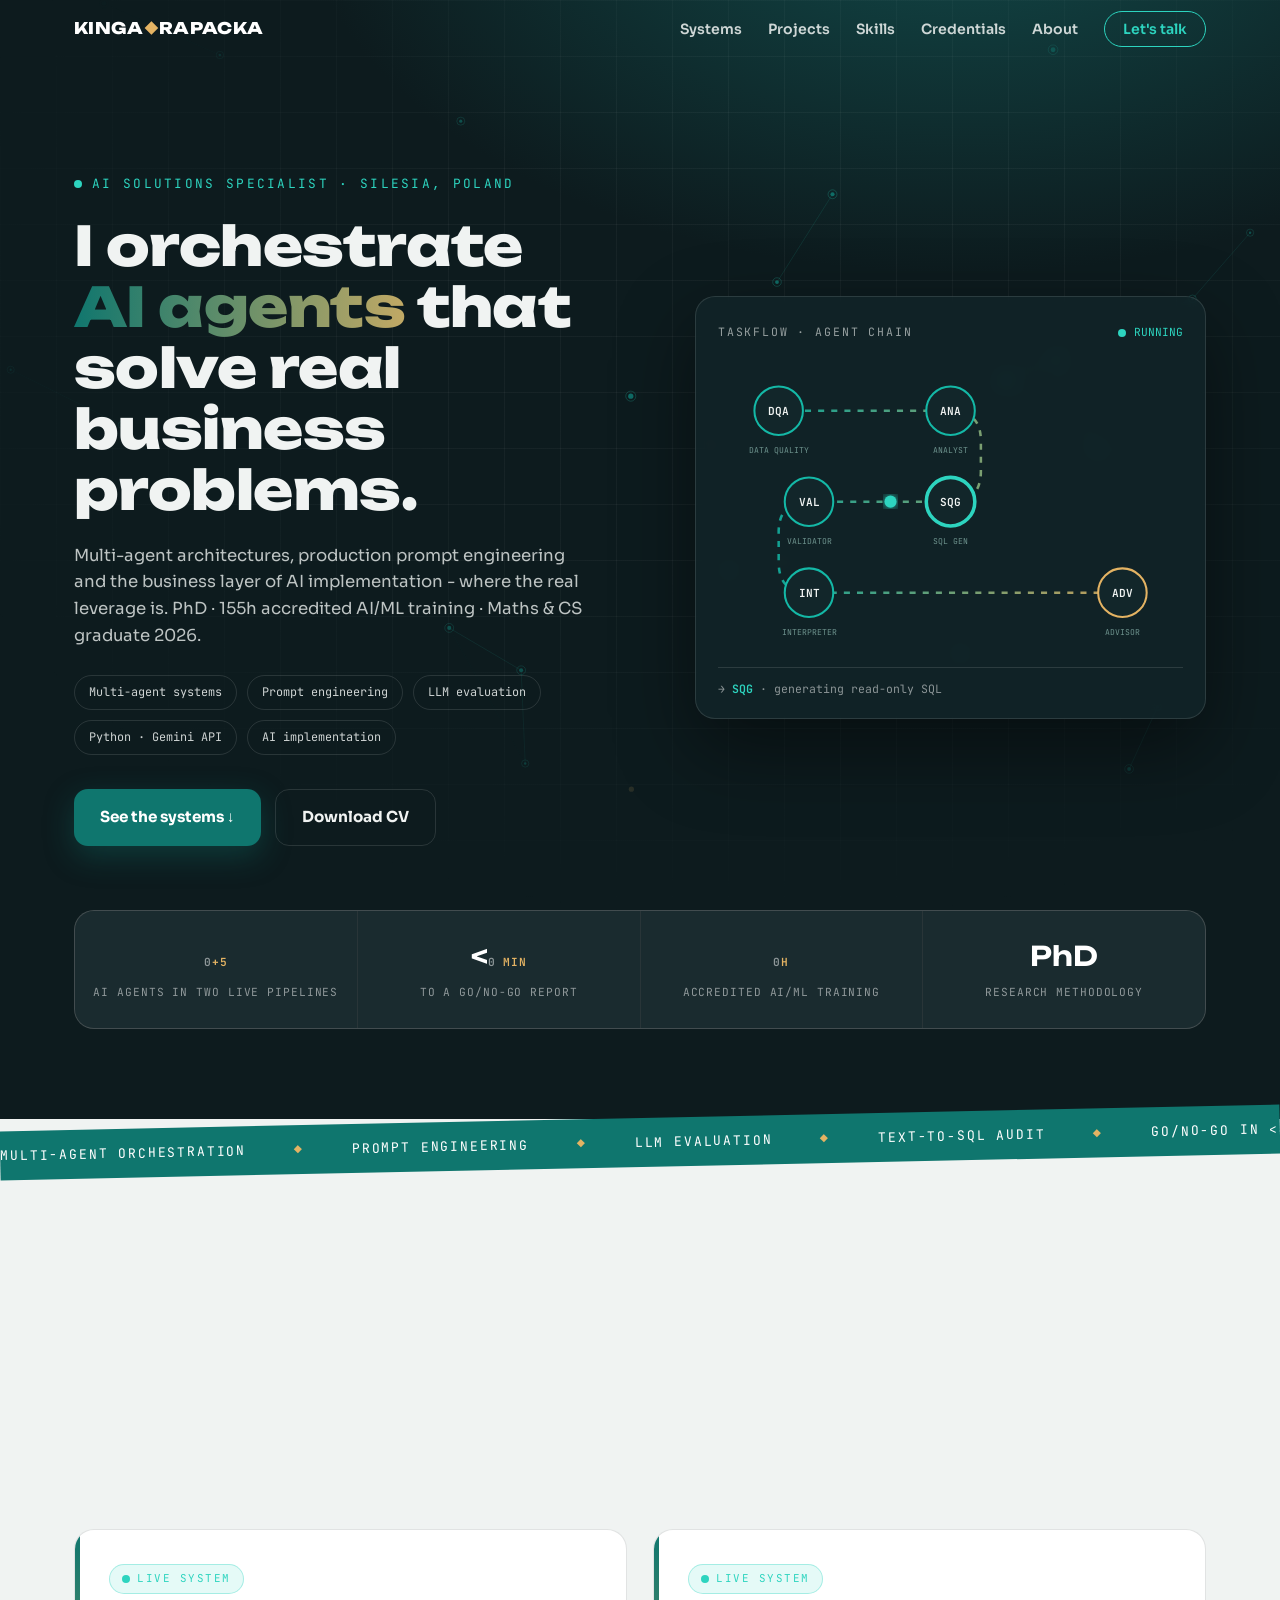
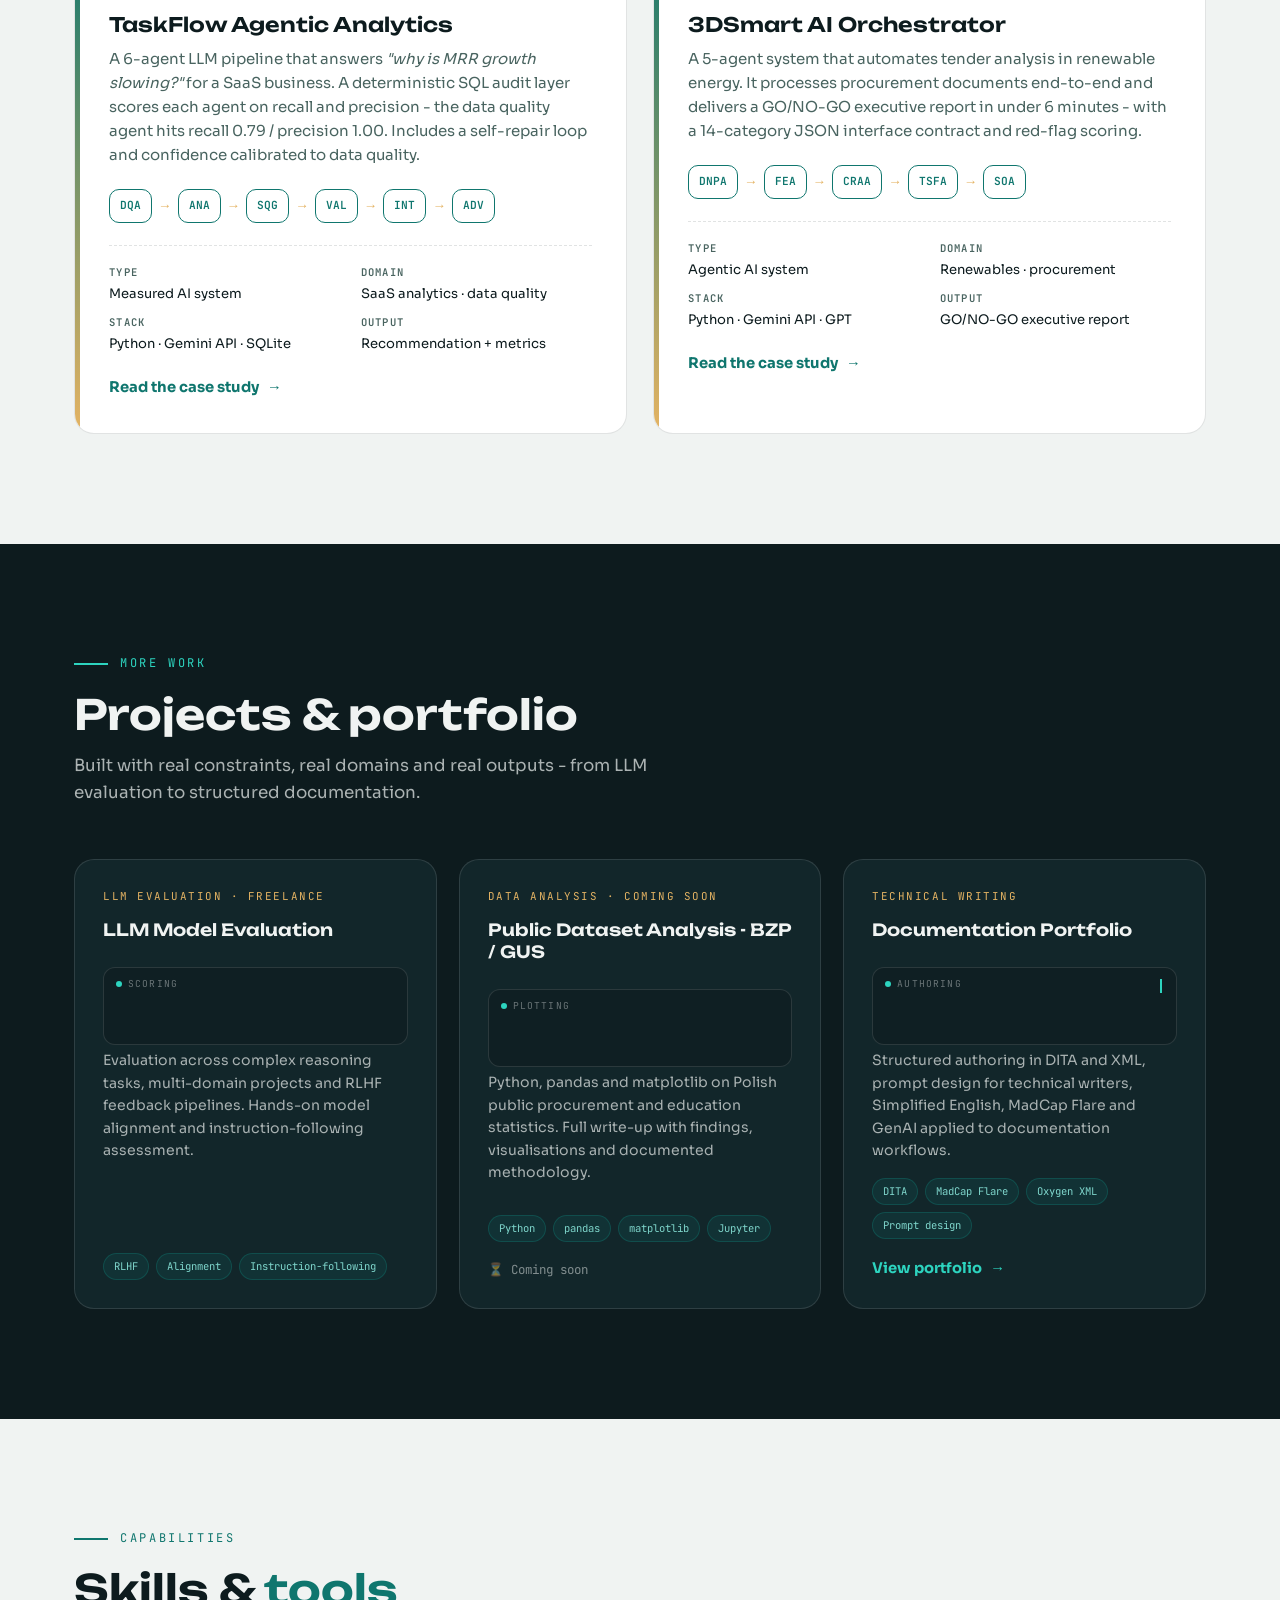
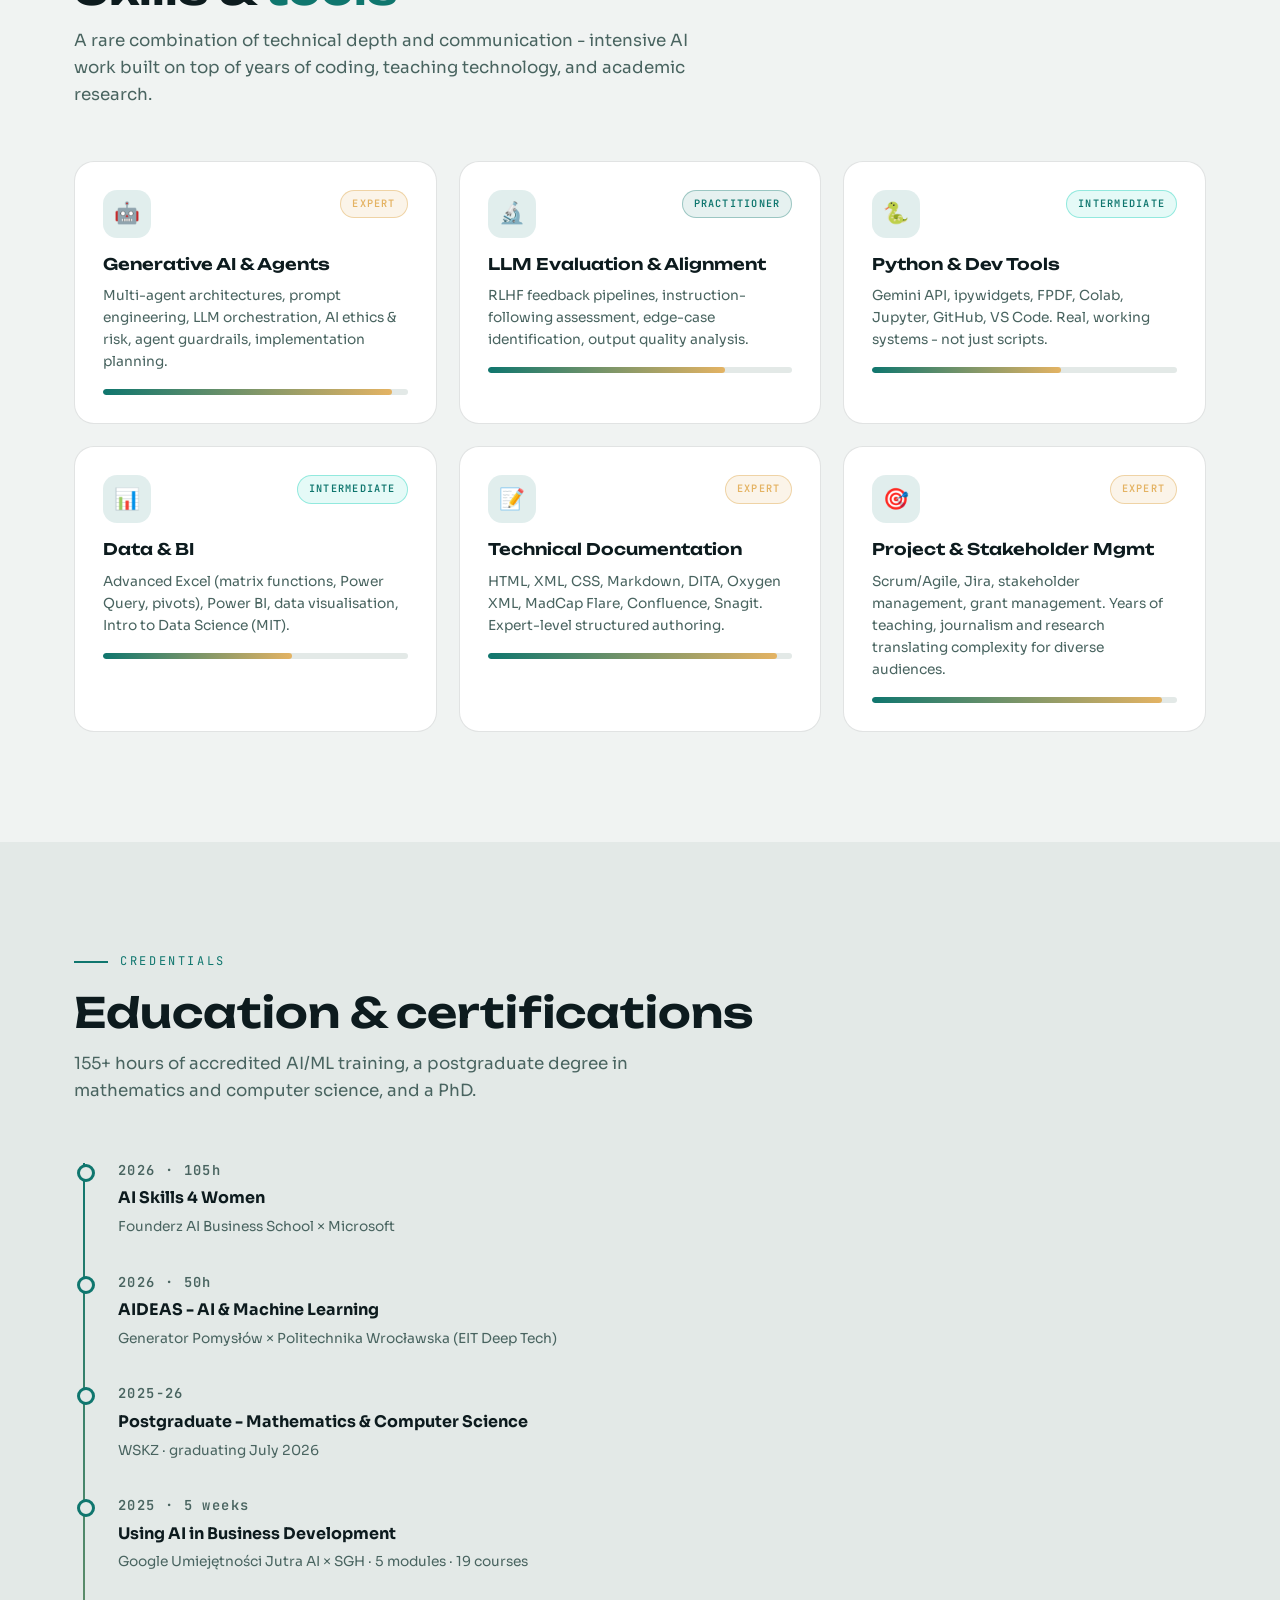
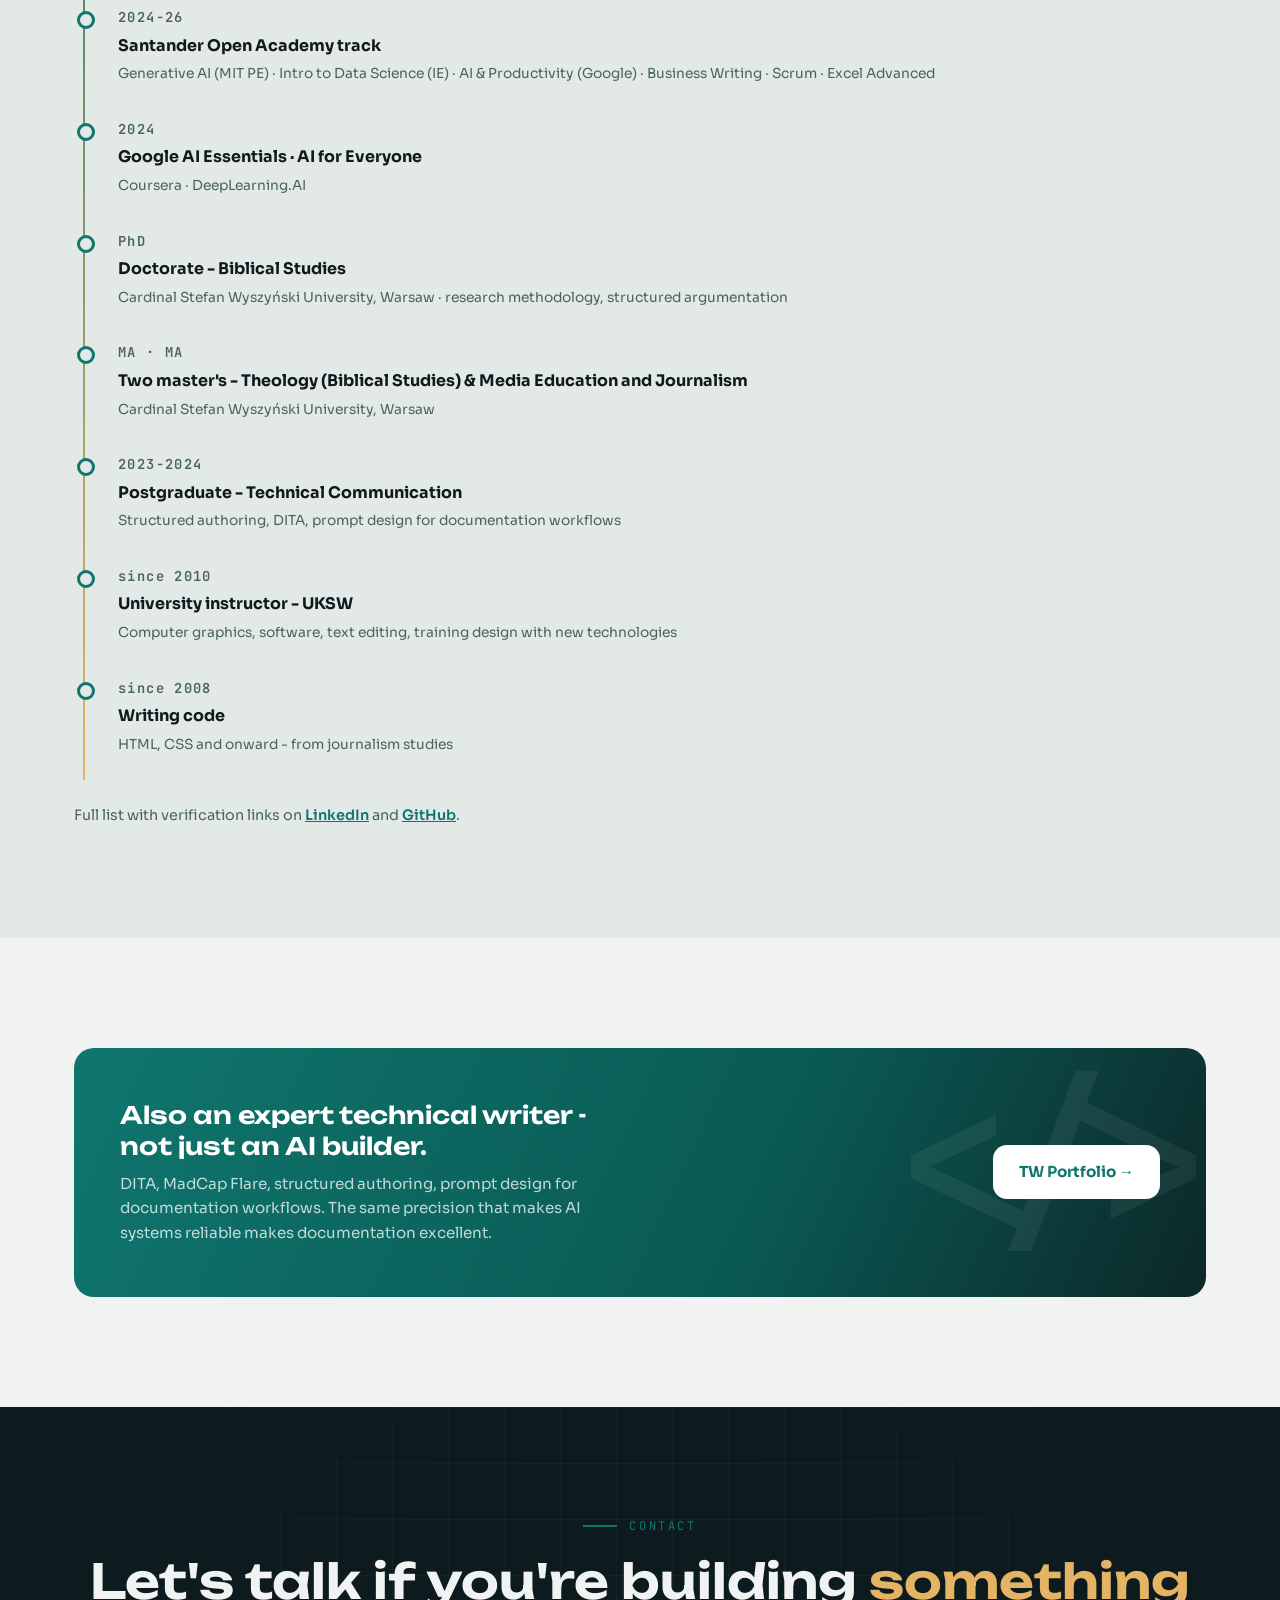
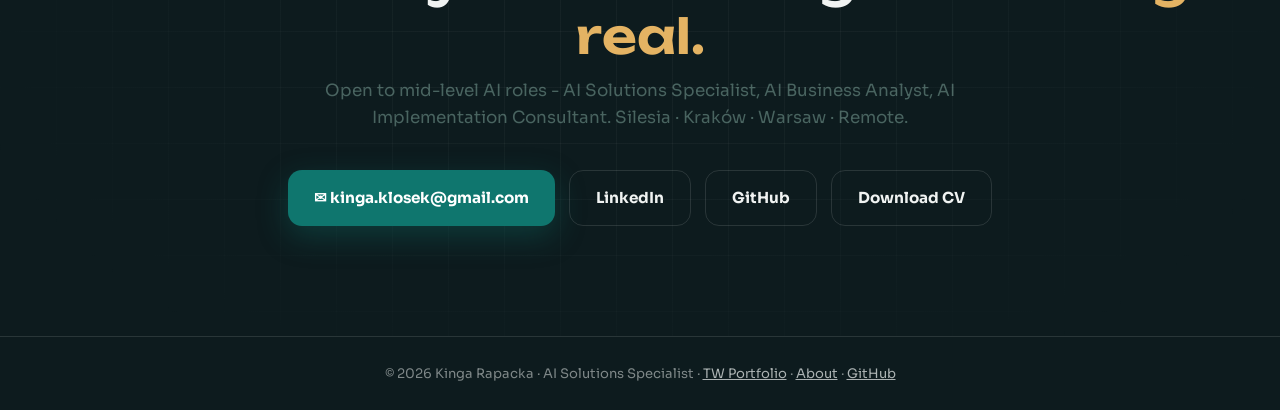
==== commit b31232b1: "Update index.html" ====
--- a/index.html
+++ b/index.html
@@ -1,476 +1,493 @@
 <!DOCTYPE html>
 <html lang="en">
 <head>
-  <meta charset="UTF-8">
-  <meta name="viewport" content="width=device-width, initial-scale=1.0">
-  <meta name="description" content="Kinga Rapacka — AI Solutions Specialist. Multi-agent AI systems, prompt engineering, LLM evaluation. Based in Silesia, Poland.">
-  <title>Kinga Rapacka — AI Solutions Specialist</title>
-
-  <link rel="preconnect" href="https://fonts.googleapis.com">
-  <link rel="preconnect" href="https://fonts.gstatic.com" crossorigin>
-  <link href="https://fonts.googleapis.com/css2?family=DM+Serif+Display:ital@0;1&family=Inter:wght@400;500;600&family=JetBrains+Mono:wght@400;600&display=swap" rel="stylesheet">
-  <link rel="stylesheet" href="css/style.css">
+<meta charset="UTF-8">
+<meta name="viewport" content="width=device-width, initial-scale=1.0">
+<title>Kinga Rapacka - AI Solutions Specialist</title>
+<meta name="description" content="Kinga Rapacka - AI Solutions Specialist. Multi-agent AI systems, prompt engineering, LLM evaluation. Based in Silesia, Poland.">
+<link rel="icon" href="favicon.svg" type="image/svg+xml">
+<meta property="og:type" content="website">
+<meta property="og:site_name" content="Kinga Rapacka - AI Solutions Specialist">
+<meta property="og:title" content="Kinga Rapacka - AI Solutions Specialist">
+<meta property="og:description" content="Multi-agent AI systems, prompt engineering and LLM evaluation. Two live agent pipelines, 155h+ accredited AI/ML training, PhD-level research rigour. Based in Silesia, Poland.">
+<meta property="og:url" content="https://kinrap.github.io/AI_Portfolio/">
+<meta property="og:image" content="https://kinrap.github.io/AI_Portfolio/assets/og-image.png">
+<meta property="og:image:width" content="1200">
+<meta property="og:image:height" content="630">
+<meta name="twitter:card" content="summary_large_image">
+<meta name="twitter:title" content="Kinga Rapacka - AI Solutions Specialist">
+<meta name="twitter:description" content="Multi-agent AI systems, prompt engineering and LLM evaluation. Two live agent pipelines, 155h+ accredited AI/ML training, PhD-level research rigour. Based in Silesia, Poland.">
+<meta name="twitter:image" content="https://kinrap.github.io/AI_Portfolio/assets/og-image.png">
+<link rel="preconnect" href="https://fonts.googleapis.com">
+<link rel="preconnect" href="https://fonts.gstatic.com" crossorigin>
+<link href="https://fonts.googleapis.com/css2?family=Unbounded:wght@400;600;800&family=Sora:wght@300;400;600;700&family=JetBrains+Mono:wght@400;600&display=swap" rel="stylesheet">
+<link rel="stylesheet" href="styles.css">
 </head>
 <body>
-
-  <!-- ── Navigation ───────────────────────────────────────────────────────── -->
-  <nav class="nav" role="navigation" aria-label="Main navigation">
-    <div class="nav-inner">
-      <a href="index.html" class="nav-logo">Kinga <span>Rapacka</span></a>
-      <ul class="nav-links">
-        <li><a href="#projects">Projects</a></li>
-        <li><a href="#skills">Skills</a></li>
-        <li><a href="#certifications">Certifications</a></li>
-        <li><a href="about.html">About</a></li>
-        <li><a href="#contact" class="nav-cta">Contact</a></li>
-      </ul>
-      <button class="nav-hamburger" aria-label="Open menu" aria-expanded="false">
-        <span></span><span></span><span></span>
-      </button>
-    </div>
-  </nav>
-
-  <!-- ── Hero ──────────────────────────────────────────────────────────────── -->
-  <header class="hero">
-    <div class="hero-inner">
-
-      <div class="hero-left">
-        <div class="hero-eyebrow">
-          <div class="hero-eyebrow-line"></div>
-          <span class="eyebrow light">AI Solutions Specialist · Poland</span>
-        </div>
-
-        <h1>
-          I build <em>AI systems</em><br>
-          that solve<br>
-          real problems.
-        </h1>
-
-        <p class="hero-sub">
-          Agentic architectures, prompt engineering for production systems, and the business layer of AI implementation — where the real leverage is. PhD · 155h accredited AI/ML training · Maths &amp; CS graduate 2026.
-        </p>
-
+<nav id="nav">
+  <div class="nav-inner">
+    <a class="logo" href="index.html">KINGA<em>◆</em>RAPACKA</a>
+    <button class="burger" id="burger" aria-label="Menu" aria-expanded="false"><span></span><span></span><span></span></button>
+    <ul class="nav-links" id="navLinks">
+      <li><a href="#systems">Systems</a></li>
+      <li><a href="#projects">Projects</a></li>
+      <li><a href="#skills">Skills</a></li>
+      <li><a href="#certs">Credentials</a></li>
+      <li><a href="about.html">About</a></li>
+      <li><a class="nav-cta" href="#contact">Let's talk</a></li>
+    </ul>
+  </div>
+</nav>
+
+<header class="hero" id="top">
+  <canvas class="hero-mesh" id="heroMesh" aria-hidden="true"></canvas>
+  <div class="wrap">
+    <div class="hero-grid">
+      <div>
+        <span class="hero-kicker"><span class="dot-live"></span>AI Solutions Specialist · Silesia, Poland</span>
+        <h1>I orchestrate <span class="flow">AI&nbsp;agents</span> that solve real business problems.</h1>
+        <p>Multi-agent architectures, production prompt engineering and the business layer of AI implementation - where the real leverage is. PhD · 155h accredited AI/ML training · Maths &amp; CS graduate 2026.</p>
         <div class="hero-tags">
-          <span class="hero-tag">Multi-agent systems</span>
-          <span class="hero-tag">Prompt engineering</span>
-          <span class="hero-tag">LLM evaluation</span>
-          <span class="hero-tag">Python · Gemini API</span>
-          <span class="hero-tag">AI implementation</span>
-        </div>
-
-        <div class="hero-actions">
-          <a href="#projects" class="btn btn-primary">See my work ↓</a>
-          <a href="assets/Kinga_Rapacka_CV.pdf" class="btn btn-outline" download>Download CV</a>
+          <span class="tag">Multi-agent systems</span>
+          <span class="tag">Prompt engineering</span>
+          <span class="tag">LLM evaluation</span>
+          <span class="tag">Python · Gemini API</span>
+          <span class="tag">AI implementation</span>
+        </div>
+        <div class="hero-cta">
+          <a class="btn btn-primary" href="#systems">See the systems ↓</a>
+          <a class="btn btn-ghost" href="assets/Kinga_Rapacka_CV.pdf">Download CV</a>
         </div>
       </div>
 
-      <div class="hero-right">
-        <!-- 3DSmart pipeline card -->
-        <div class="pipeline-card">
-          <div class="pipeline-card-label">3DSmart AI Orchestrator — live pipeline</div>
-          <div class="pipeline-steps">
-            <div class="pipeline-step">
-              <div class="pipeline-step-num">1</div>
-              <div>
-                <div class="pipeline-step-name">DNPA — Data Normalisation</div>
-                <div class="pipeline-step-desc">Raw PDF/DOCX → structured JSON</div>
-              </div>
-            </div>
-            <div class="pipeline-step">
-              <div class="pipeline-step-num">2</div>
-              <div>
-                <div class="pipeline-step-name">FEA — Fact Extraction</div>
-                <div class="pipeline-step-desc">14-category JSON contract</div>
-              </div>
-            </div>
-            <div class="pipeline-step">
-              <div class="pipeline-step-num">3</div>
-              <div>
-                <div class="pipeline-step-name">CRAA — Compliance Audit</div>
-                <div class="pipeline-step-desc">Red flags · scoring · risk matrix</div>
-              </div>
-            </div>
-            <div class="pipeline-step">
-              <div class="pipeline-step-num">4</div>
-              <div>
-                <div class="pipeline-step-name">TSFA — Technical Feasibility</div>
-                <div class="pipeline-step-desc">Hidden costs · schedule risk</div>
-              </div>
-            </div>
-            <div class="pipeline-step">
-              <div class="pipeline-step-num">5</div>
-              <div>
-                <div class="pipeline-step-name">SOA — Strategic Synthesis</div>
-                <div class="pipeline-step-desc">GO / CONDITIONAL / NO-GO report</div>
-              </div>
-            </div>
-          </div>
-        </div>
-
-        <!-- Stats -->
-        <div class="hero-stats">
-          <div class="hero-stat">
-            <div class="hero-stat-n">5</div>
-            <div class="hero-stat-l">AI agents<br>in pipeline</div>
-          </div>
-          <div class="hero-stat">
-            <div class="hero-stat-n">&lt;<em>6</em></div>
-            <div class="hero-stat-l">minutes to<br>GO/NO-GO</div>
-          </div>
-          <div class="hero-stat">
-            <div class="hero-stat-n"><em>155</em>h</div>
-            <div class="hero-stat-l">accredited<br>AI/ML training</div>
-          </div>
-        </div>
+      <div class="pipe-card" aria-label="Live agent pipeline animation">
+        <div class="pipe-head">
+          <span class="pipe-title">taskflow · agent chain</span>
+          <span class="pipe-status"><span class="dot-live"></span>RUNNING</span>
+        </div>
+        <svg id="pipeSvg" viewBox="0 0 460 300" width="100%" role="img" aria-label="Animated diagram: six AI agents passing data along a pipeline">
+          <defs>
+            <linearGradient id="wire" x1="0" y1="0" x2="1" y2="0">
+              <stop offset="0" stop-color="#14B8A6"/><stop offset="1" stop-color="#E4B363"/>
+            </linearGradient>
+            <filter id="glow"><feGaussianBlur stdDeviation="4" result="b"/><feMerge><feMergeNode in="b"/><feMergeNode in="SourceGraphic"/></feMerge></filter>
+          </defs>
+          <path id="pipePath" d="M 60 60 H 230 Q 260 60 260 90 V 120 Q 260 150 230 150 H 90 Q 60 150 60 180 V 210 Q 60 240 90 240 H 400"
+                fill="none" stroke="url(#wire)" stroke-width="2.5" stroke-dasharray="6 7" opacity=".85"/>
+          <g id="nodes" font-family="'JetBrains Mono',monospace" text-anchor="middle">
+            <g class="node" transform="translate(60,60)"><circle r="24" fill="#12262A" stroke="#14B8A6" stroke-width="2"/><text y="4" fill="#F0F3F2" font-size="11" font-weight="600">DQA</text><text y="42" fill="#6E938E" font-size="8">DATA QUALITY</text></g>
+            <g class="node" transform="translate(230,60)"><circle r="24" fill="#12262A" stroke="#14B8A6" stroke-width="2"/><text y="4" fill="#F0F3F2" font-size="11" font-weight="600">ANA</text><text y="42" fill="#6E938E" font-size="8">ANALYST</text></g>
+            <g class="node" transform="translate(230,150)"><circle r="24" fill="#12262A" stroke="#14B8A6" stroke-width="2"/><text y="4" fill="#F0F3F2" font-size="11" font-weight="600">SQG</text><text y="42" fill="#6E938E" font-size="8">SQL GEN</text></g>
+            <g class="node" transform="translate(90,150)"><circle r="24" fill="#12262A" stroke="#14B8A6" stroke-width="2"/><text y="4" fill="#F0F3F2" font-size="11" font-weight="600">VAL</text><text y="42" fill="#6E938E" font-size="8">VALIDATOR</text></g>
+            <g class="node" transform="translate(90,240)"><circle r="24" fill="#12262A" stroke="#14B8A6" stroke-width="2"/><text y="4" fill="#F0F3F2" font-size="11" font-weight="600">INT</text><text y="42" fill="#6E938E" font-size="8">INTERPRETER</text></g>
+            <g class="node" transform="translate(400,240)"><circle r="24" fill="#12262A" stroke="#E4B363" stroke-width="2"/><text y="4" fill="#F0F3F2" font-size="11" font-weight="600">ADV</text><text y="42" fill="#6E938E" font-size="8">ADVISOR</text></g>
+          </g>
+          <circle id="packet" r="6" fill="#2DD4BF" filter="url(#glow)"/>
+        </svg>
+        <div class="pipe-log" id="pipeLog">→ <b>DQA</b> · trust report: recall 0.79 · precision 1.00</div>
       </div>
-
-    </div>
-  </header>
-
-  <!-- ── About strip ─────────────────────────────────────────────────────── -->
-  <div class="about-strip">
-    <div class="about-strip-inner">
+    </div>
+
+    <div class="hero-stats rv">
+      <div class="stat"><b><span class="count" data-to="6">0</span><span class="u">+5</span></b><span>AI agents in two live pipelines</span></div>
+      <div class="stat"><b>&lt;<span class="count" data-to="6">0</span> <span class="u">min</span></b><span>to a GO/NO-GO report</span></div>
+      <div class="stat"><b><span class="count" data-to="155">0</span><span class="u">h</span></b><span>accredited AI/ML training</span></div>
+      <div class="stat"><b>PhD</b><span>research methodology</span></div>
+    </div>
+  </div>
+</header>
+
+<div class="marquee" aria-hidden="true">
+  <div class="marquee-track">
+    <span>Multi-agent orchestration</span><span>Prompt engineering</span><span>LLM evaluation</span><span>Text-to-SQL audit</span><span>GO/NO-GO in &lt;6 min</span><span>DITA &amp; structured authoring</span>
+    <span>Multi-agent orchestration</span><span>Prompt engineering</span><span>LLM evaluation</span><span>Text-to-SQL audit</span><span>GO/NO-GO in &lt;6 min</span><span>DITA &amp; structured authoring</span>
+  </div>
+</div>
+
+<section class="section" id="systems">
+  <div class="wrap">
+    <span class="eyebrow rv">Flagship systems</span>
+    <h2 class="rv rv-d1">Two live agent pipelines. <span class="accent">Measured, not imagined.</span></h2>
+    <p class="lead rv rv-d2">Both systems run end-to-end on real documents and real data - with deterministic audit layers instead of vibes.</p>
+
+    <div class="sys">
+      <article class="sys-card rv">
+        <span class="sys-badge"><span class="dot-live"></span>Live system</span>
+        <h3>TaskFlow Agentic Analytics</h3>
+        <p>A 6-agent LLM pipeline that answers <em>"why is MRR growth slowing?"</em> for a SaaS business. A deterministic SQL audit layer scores each agent on recall and precision - the data quality agent hits recall 0.79 / precision 1.00. Includes a self-repair loop and confidence calibrated to data quality.</p>
+        <div class="mini-pipe">
+          <span class="mini-node">DQA</span><span class="mini-arrow">→</span>
+          <span class="mini-node">ANA</span><span class="mini-arrow">→</span>
+          <span class="mini-node">SQG</span><span class="mini-arrow">→</span>
+          <span class="mini-node">VAL</span><span class="mini-arrow">→</span>
+          <span class="mini-node">INT</span><span class="mini-arrow">→</span>
+          <span class="mini-node">ADV</span>
+        </div>
+        <div class="sys-meta">
+          <div><b>Type</b>Measured AI system</div>
+          <div><b>Domain</b>SaaS analytics · data quality</div>
+          <div><b>Stack</b>Python · Gemini API · SQLite</div>
+          <div><b>Output</b>Recommendation + metrics</div>
+        </div>
+        <a class="sys-link" href="projects/taskflow.html">Read the case study <span class="arr">→</span></a>
+      </article>
+
+      <article class="sys-card rv rv-d1">
+        <span class="sys-badge"><span class="dot-live"></span>Live system</span>
+        <h3>3DSmart AI Orchestrator</h3>
+        <p>A 5-agent system that automates tender analysis in renewable energy. It processes procurement documents end-to-end and delivers a GO/NO-GO executive report in under 6 minutes - with a 14-category JSON interface contract and red-flag scoring.</p>
+        <div class="mini-pipe">
+          <span class="mini-node">DNPA</span><span class="mini-arrow">→</span>
+          <span class="mini-node">FEA</span><span class="mini-arrow">→</span>
+          <span class="mini-node">CRAA</span><span class="mini-arrow">→</span>
+          <span class="mini-node">TSFA</span><span class="mini-arrow">→</span>
+          <span class="mini-node">SOA</span>
+        </div>
+        <div class="sys-meta">
+          <div><b>Type</b>Agentic AI system</div>
+          <div><b>Domain</b>Renewables · procurement</div>
+          <div><b>Stack</b>Python · Gemini API · GPT</div>
+          <div><b>Output</b>GO/NO-GO executive report</div>
+        </div>
+        <a class="sys-link" href="projects/3dsmart.html">Read the case study <span class="arr">→</span></a>
+      </article>
+    </div>
+  </div>
+</section>
+
+<section class="section projects-band" id="projects">
+  <div class="wrap">
+    <span class="eyebrow rv">More work</span>
+    <h2 class="rv rv-d1">Projects &amp; portfolio</h2>
+    <p class="lead rv rv-d2">Built with real constraints, real domains and real outputs - from LLM evaluation to structured documentation.</p>
+    <div class="proj-grid">
+      <article class="proj rv">
+        <span class="proj-cat">LLM Evaluation · Freelance</span>
+        <h3>LLM Model Evaluation</h3>
+        <div class="mviz" aria-hidden="true">
+          <span class="mviz-tag"><i></i>scoring</span>
+          <div class="eqbars"><b></b><b></b><b></b><b></b><b></b><b></b></div>
+        </div>
+        <p>Evaluation across complex reasoning tasks, multi-domain projects and RLHF feedback pipelines. Hands-on model alignment and instruction-following assessment.</p>
+        <div class="chip-row"><span class="chip">RLHF</span><span class="chip">Alignment</span><span class="chip">Instruction-following</span></div>
+      </article>
+      <article class="proj rv rv-d1">
+        <span class="proj-cat">Data Analysis · Coming soon</span>
+        <h3>Public Dataset Analysis - BZP / GUS</h3>
+        <div class="mviz" aria-hidden="true">
+          <span class="mviz-tag"><i></i>plotting</span>
+          <svg class="spark" viewBox="0 0 300 44" preserveAspectRatio="none">
+            <path class="area" d="M0 40 L0 34 L40 30 L80 36 L120 20 L160 26 L200 12 L240 18 L300 6 L300 44 L0 44 Z"/>
+            <path class="line" d="M0 34 L40 30 L80 36 L120 20 L160 26 L200 12 L240 18 L300 6"/>
+            <circle cx="300" cy="6" r="3"/>
+          </svg>
+        </div>
+        <p>Python, pandas and matplotlib on Polish public procurement and education statistics. Full write-up with findings, visualisations and documented methodology.</p>
+        <div class="chip-row"><span class="chip">Python</span><span class="chip">pandas</span><span class="chip">matplotlib</span><span class="chip">Jupyter</span></div>
+        <span class="soon">⏳ Coming soon</span>
+      </article>
+      <article class="proj rv rv-d2">
+        <span class="proj-cat">Technical Writing</span>
+        <h3>Documentation Portfolio</h3>
+        <div class="mviz" aria-hidden="true">
+          <span class="mviz-tag"><i></i>authoring</span>
+          <div class="wlines"><i></i><i></i><i></i></div>
+          <span class="wcaret"></span>
+        </div>
+        <p>Structured authoring in DITA and XML, prompt design for technical writers, Simplified English, MadCap Flare and GenAI applied to documentation workflows.</p>
+        <div class="chip-row"><span class="chip">DITA</span><span class="chip">MadCap Flare</span><span class="chip">Oxygen XML</span><span class="chip">Prompt design</span></div>
+        <a class="sys-link" href="projects/tech-writing.html">View portfolio <span class="arr">→</span></a>
+      </article>
+    </div>
+  </div>
+</section>
+
+<section class="section" id="skills">
+  <div class="wrap">
+    <span class="eyebrow rv">Capabilities</span>
+    <h2 class="rv rv-d1">Skills &amp; <span class="accent">tools</span></h2>
+    <p class="lead rv rv-d2">A rare combination of technical depth and communication - intensive AI work built on top of years of coding, teaching technology, and academic research.</p>
+    <div class="skill-grid">
+      <div class="skill rv" style="--w:95%"><div class="skill-top"><span class="skill-icon">🤖</span><span class="lvl lvl-expert">Expert</span></div><h3>Generative AI &amp; Agents</h3><p>Multi-agent architectures, prompt engineering, LLM orchestration, AI ethics &amp; risk, agent guardrails, implementation planning.</p><div class="meter"><i></i></div></div>
+      <div class="skill rv rv-d1" style="--w:78%"><div class="skill-top"><span class="skill-icon">🔬</span><span class="lvl lvl-prac">Practitioner</span></div><h3>LLM Evaluation &amp; Alignment</h3><p>RLHF feedback pipelines, instruction-following assessment, edge-case identification, output quality analysis.</p><div class="meter"><i></i></div></div>
+      <div class="skill rv rv-d2" style="--w:62%"><div class="skill-top"><span class="skill-icon">🐍</span><span class="lvl lvl-mid">Intermediate</span></div><h3>Python &amp; Dev Tools</h3><p>Gemini API, ipywidgets, FPDF, Colab, Jupyter, GitHub, VS Code. Real, working systems - not just scripts.</p><div class="meter"><i></i></div></div>
+      <div class="skill rv" style="--w:62%"><div class="skill-top"><span class="skill-icon">📊</span><span class="lvl lvl-mid">Intermediate</span></div><h3>Data &amp; BI</h3><p>Advanced Excel (matrix functions, Power Query, pivots), Power BI, data visualisation, Intro to Data Science (MIT).</p><div class="meter"><i></i></div></div>
+      <div class="skill rv rv-d1" style="--w:95%"><div class="skill-top"><span class="skill-icon">📝</span><span class="lvl lvl-expert">Expert</span></div><h3>Technical Documentation</h3><p>HTML, XML, CSS, Markdown, DITA, Oxygen XML, MadCap Flare, Confluence, Snagit. Expert-level structured authoring.</p><div class="meter"><i></i></div></div>
+      <div class="skill rv rv-d2" style="--w:95%"><div class="skill-top"><span class="skill-icon">🎯</span><span class="lvl lvl-expert">Expert</span></div><h3>Project &amp; Stakeholder Mgmt</h3><p>Scrum/Agile, Jira, stakeholder management, grant management. Years of teaching, journalism and research translating complexity for diverse audiences.</p><div class="meter"><i></i></div></div>
+    </div>
+  </div>
+</section>
+
+<section class="section certs" id="certs">
+  <div class="wrap">
+    <span class="eyebrow rv">Credentials</span>
+    <h2 class="rv rv-d1">Education &amp; certifications</h2>
+    <p class="lead rv rv-d2">155+ hours of accredited AI/ML training, a postgraduate degree in mathematics and computer science, and a PhD.</p>
+    <div class="cert-list">
+      <div class="cert rv"><span class="cert-year">2026 · 105h</span><b>AI Skills 4 Women</b><span>Founderz AI Business School × Microsoft</span></div>
+      <div class="cert rv"><span class="cert-year">2026 · 50h</span><b>AIDEAS - AI &amp; Machine Learning</b><span>Generator Pomysłów × Politechnika Wrocławska (EIT Deep Tech)</span></div>
+      <div class="cert rv"><span class="cert-year">2025-26</span><b>Postgraduate - Mathematics &amp; Computer Science</b><span>WSKZ · graduating July 2026</span></div>
+      <div class="cert rv"><span class="cert-year">2025 · 5 weeks</span><b>Using AI in Business Development</b><span>Google Umiejętności Jutra AI × SGH · 5 modules · 19 courses</span></div>
+      <div class="cert rv"><span class="cert-year">2024-26</span><b>Santander Open Academy track</b><span>Generative AI (MIT PE) · Intro to Data Science (IE) · AI &amp; Productivity (Google) · Business Writing · Scrum · Excel Advanced</span></div>
+      <div class="cert rv"><span class="cert-year">2024</span><b>Google AI Essentials · AI for Everyone</b><span>Coursera · DeepLearning.AI</span></div>
+      <div class="cert rv"><span class="cert-year">PhD</span><b>Doctorate - Biblical Studies</b><span>Cardinal Stefan Wyszyński University, Warsaw · research methodology, structured argumentation</span></div>
+      <div class="cert rv"><span class="cert-year">MA · MA</span><b>Two master's - Theology (Biblical Studies) &amp; Media Education and Journalism</b><span>Cardinal Stefan Wyszyński University, Warsaw</span></div>
+      <div class="cert rv"><span class="cert-year">2023-2024</span><b>Postgraduate - Technical Communication</b><span>Structured authoring, DITA, prompt design for documentation workflows</span></div>
+      <div class="cert rv"><span class="cert-year">since 2010</span><b>University instructor - UKSW</b><span>Computer graphics, software, text editing, training design with new technologies</span></div>
+      <div class="cert rv"><span class="cert-year">since 2008</span><b>Writing code</b><span>HTML, CSS and onward - from journalism studies</span></div>
+    </div>
+    <p class="cert-note rv">Full list with verification links on <a href="https://www.linkedin.com/in/kinga-rapacka-29315a2a3">LinkedIn</a> and <a href="https://github.com/KinRap">GitHub</a>.</p>
+  </div>
+</section>
+
+<section class="section">
+  <div class="wrap">
+    <div class="tw rv">
       <div>
-        <div class="eyebrow light">About</div>
-        <h2>An unusual combination — and that's the point.</h2>
-        <p>Most AI candidates are either developers who learned to talk to stakeholders, or business analysts who learned some AI buzzwords. I'm neither.</p>
-        <p>I built a working 5-agent production system in Python for a real company, in a real sector, solving a real problem. I bring PhD-level research methodology and 14 years of stakeholder management to every AI implementation.</p>
-        <a href="about.html" class="btn btn-outline" style="margin-top:8px;">Full profile →</a>
+        <h3>Also an expert technical writer - not just an AI builder.</h3>
+        <p>DITA, MadCap Flare, structured authoring, prompt design for documentation workflows. The same precision that makes AI systems reliable makes documentation excellent.</p>
       </div>
-      <div class="about-pillars">
-        <div class="pillar">
-          <div class="pillar-title">Technical foundations</div>
-          <div class="pillar-body">Maths &amp; Computer Science (graduating July 2026) · Python · Gemini API · multi-agent architecture · prompt engineering for production systems</div>
-        </div>
-        <div class="pillar">
-          <div class="pillar-title">Domain thinking</div>
-          <div class="pillar-body">LLM evaluation at Outlier AI and Marketplace by Invisible · ability to frame a business problem before reaching for a model</div>
-        </div>
-        <div class="pillar">
-          <div class="pillar-title">Communication at PhD level</div>
-          <div class="pillar-body">14 years translating complexity into clarity — for students, executives, and technical teams · expert technical documentation (DITA, XML, structured authoring)</div>
-        </div>
-      </div>
-    </div>
-  </div>
-
-  <!-- ── Projects ────────────────────────────────────────────────────────── -->
-  <section id="projects" class="section section-alt">
-    <div class="section-head reveal">
-      <div class="eyebrow">Work</div>
-      <h2>Projects &amp; portfolio</h2>
-      <p>From production-grade AI systems to technical documentation — all built with real constraints, real domains, and real outputs.</p>
-    </div>
-
-    <div class="projects-grid">
-
-      <!-- 3DSmart -->
-      <a href="projects/3dsmart.html" class="project-card reveal" data-delay="0">
-        <div class="project-card-vis ai-project">
-          <div class="vis-pipeline">
-            <div class="vis-node">
-              <div class="vis-node-circle">D</div>
-              <div class="vis-node-label">DNPA</div>
-            </div>
-            <div class="vis-arrow">→</div>
-            <div class="vis-node">
-              <div class="vis-node-circle">F</div>
-              <div class="vis-node-label">FEA</div>
-            </div>
-            <div class="vis-arrow">→</div>
-            <div class="vis-node">
-              <div class="vis-node-circle">C</div>
-              <div class="vis-node-label">CRAA</div>
-            </div>
-            <div class="vis-arrow">→</div>
-            <div class="vis-node">
-              <div class="vis-node-circle">S</div>
-              <div class="vis-node-label">SOA</div>
-            </div>
-          </div>
-        </div>
-        <div class="project-card-body">
-          <div class="project-card-type ai">AI Project · Python</div>
-          <h3>3DSmart AI Orchestrator</h3>
-          <p>5-agent system that automates tender analysis in the renewable energy sector. Processes procurement documents end-to-end and delivers a GO / NO-GO executive report in under 6 minutes.</p>
-          <div class="project-card-tags">
-            <span class="tag">Python</span>
-            <span class="tag">Gemini 2.5 Pro</span>
-            <span class="tag">Multi-agent</span>
-            <span class="tag">JSON contracts</span>
-          </div>
-          <div class="project-card-arrow">Read case study →</div>
-        </div>
-      </a>
-
-      <!-- LLM Evaluation -->
-      <div class="project-card reveal" data-delay="100">
-        <div class="project-card-vis ai-project" style="background: linear-gradient(135deg, #0a1628 0%, #1a2540 100%);">
-          <div style="text-align:center; padding: 0 24px;">
-            <div style="font-size:11px; letter-spacing:2px; text-transform:uppercase; color:#3b82f6; font-weight:600; margin-bottom:10px;">LLM Evaluation</div>
-            <div style="display:flex; gap:8px; justify-content:center; flex-wrap:wrap;">
-              <span style="font-size:11px; padding:4px 10px; border-radius:4px; background:rgba(26,86,219,0.15); border:0.5px solid rgba(26,86,219,0.3); color:#85B7EB;">RLHF feedback</span>
-              <span style="font-size:11px; padding:4px 10px; border-radius:4px; background:rgba(26,86,219,0.15); border:0.5px solid rgba(26,86,219,0.3); color:#85B7EB;">Alignment</span>
-              <span style="font-size:11px; padding:4px 10px; border-radius:4px; background:rgba(26,86,219,0.15); border:0.5px solid rgba(26,86,219,0.3); color:#85B7EB;">Edge cases</span>
-              <span style="font-size:11px; padding:4px 10px; border-radius:4px; background:rgba(26,86,219,0.15); border:0.5px solid rgba(26,86,219,0.3); color:#85B7EB;">Instruction-following</span>
-            </div>
-          </div>
-        </div>
-        <div class="project-card-body">
-          <div class="project-card-type ai">AI Experience · Contract</div>
-          <h3>LLM Evaluation — Outlier AI &amp; Invisible Marketplace</h3>
-          <p>Production LLM evaluation across complex reasoning tasks, multi-domain projects, and RLHF feedback pipelines. Hands-on experience with model alignment and instruction-following assessment.</p>
-          <div class="project-card-tags">
-            <span class="tag">RLHF</span>
-            <span class="tag">Model alignment</span>
-            <span class="tag">Outlier AI</span>
-            <span class="tag">Invisible</span>
-          </div>
-        </div>
-      </div>
-
-      <!-- Data Analysis — WIP -->
-      <div class="project-card reveal" data-delay="200">
-        <div class="project-card-vis ai-project" style="background: linear-gradient(135deg, #111827 0%, #1f2a40 100%);">
-          <div style="text-align:center; padding:0 20px;">
-            <div style="font-size:32px; margin-bottom:8px; opacity:0.4;">📊</div>
-            <div style="font-size:12px; color:rgba(255,255,255,0.35); font-style:italic;">Coming July 2026</div>
-          </div>
-        </div>
-        <div class="project-card-body">
-          <div class="project-card-type wip">In progress · Data Analysis</div>
-          <h3>Public Dataset Analysis — BZP / GUS</h3>
-          <p>Data analysis project using Python, pandas and matplotlib on Polish public procurement or education statistics data. Full write-up with findings, visualisations, and documented methodology.</p>
-          <div class="project-card-tags">
-            <span class="tag">Python</span>
-            <span class="tag">pandas</span>
-            <span class="tag">matplotlib</span>
-            <span class="tag">Jupyter</span>
-          </div>
-        </div>
-      </div>
-
-      <!-- Tech Writing -->
-      <a href="projects/tech-writing.html" class="project-card reveal" data-delay="0">
-        <div class="project-card-vis tw-project">
-          <div class="vis-doc-stack">
-            <div class="vis-doc">
-              <div class="vis-doc-icon">📄</div>
-              <span>DITA</span>
-            </div>
-            <div class="vis-doc">
-              <div class="vis-doc-icon">📝</div>
-              <span>XML</span>
-            </div>
-            <div class="vis-doc">
-              <div class="vis-doc-icon">🔧</div>
-              <span>MadCap</span>
-            </div>
-            <div class="vis-doc">
-              <div class="vis-doc-icon">🤖</div>
-              <span>GenAI</span>
-            </div>
-          </div>
-        </div>
-        <div class="project-card-body">
-          <div class="project-card-type tw">Technical Writing</div>
-          <h3>Documentation Portfolio</h3>
-          <p>Structured authoring in DITA and XML, prompt design strategies for technical writers, Simplified English, MadCap Flare projects, and Generative AI applied to documentation workflows.</p>
-          <div class="project-card-tags">
-            <span class="tag">DITA</span>
-            <span class="tag">MadCap Flare</span>
-            <span class="tag">Oxygen XML</span>
-            <span class="tag">Prompt design</span>
-          </div>
-          <div class="project-card-arrow">View portfolio →</div>
-        </div>
-      </a>
-
-    </div>
-  </section>
-
-  <!-- ── Skills ─────────────────────────────────────────────────────────── -->
-  <section id="skills" class="section">
-    <div class="wrap">
-      <div class="section-head reveal">
-        <div class="eyebrow">Capabilities</div>
-        <h2>Skills &amp; tools</h2>
-        <p>A rare combination of technical depth and communication expertise — built over two years of intensive AI work and 14 years of professional practice.</p>
-      </div>
-
-      <div class="skills-grid">
-        <div class="skill-card reveal" data-delay="0">
-          <div class="skill-card-icon">🤖</div>
-          <h3>Generative AI &amp; Agents</h3>
-          <p>Multi-agent architectures, prompt engineering, LLM orchestration, AI ethics &amp; risk, agent guardrails, AI implementation planning.</p>
-          <div class="skill-level">
-            <div class="skill-dot filled"></div>
-            <div class="skill-dot filled"></div>
-            <div class="skill-dot filled"></div>
-            <div class="skill-dot filled"></div>
-            <div class="skill-dot filled"></div>
-            <span class="skill-level-label">Expert</span>
-          </div>
-        </div>
-
-        <div class="skill-card reveal" data-delay="80">
-          <div class="skill-card-icon">🔬</div>
-          <h3>LLM Evaluation &amp; Alignment</h3>
-          <p>RLHF feedback pipelines, instruction-following assessment, edge case identification, model output quality analysis.</p>
-          <div class="skill-level">
-            <div class="skill-dot filled"></div>
-            <div class="skill-dot filled"></div>
-            <div class="skill-dot filled"></div>
-            <div class="skill-dot filled"></div>
-            <div class="skill-dot"></div>
-            <span class="skill-level-label">Practitioner</span>
-          </div>
-        </div>
-
-        <div class="skill-card reveal" data-delay="160">
-          <div class="skill-card-icon">🐍</div>
-          <h3>Python &amp; Dev Tools</h3>
-          <p>Gemini API, ipywidgets, FPDF, Google Colab, Jupyter Notebook, GitHub, VS Code. Building real, working systems — not just scripts.</p>
-          <div class="skill-level">
-            <div class="skill-dot filled"></div>
-            <div class="skill-dot filled"></div>
-            <div class="skill-dot filled"></div>
-            <div class="skill-dot"></div>
-            <div class="skill-dot"></div>
-            <span class="skill-level-label">Intermediate</span>
-          </div>
-        </div>
-
-        <div class="skill-card reveal" data-delay="0">
-          <div class="skill-card-icon green">📊</div>
-          <h3>Data &amp; BI</h3>
-          <p>Advanced Excel (matrix functions, Power Query, pivot tables), Power BI, data visualisation, data analysis, Introduction to Data Science (MIT).</p>
-          <div class="skill-level">
-            <div class="skill-dot filled green"></div>
-            <div class="skill-dot filled green"></div>
-            <div class="skill-dot filled green"></div>
-            <div class="skill-dot"></div>
-            <div class="skill-dot"></div>
-            <span class="skill-level-label">Intermediate</span>
-          </div>
-        </div>
-
-        <div class="skill-card reveal" data-delay="80">
-          <div class="skill-card-icon">📝</div>
-          <h3>Technical Documentation</h3>
-          <p>HTML, XML, CSS, Markdown, DITA, Oxygen XML, MadCap Flare, Just The Docs, Confluence, Snagit. Expert-level structured authoring.</p>
-          <div class="skill-level">
-            <div class="skill-dot filled"></div>
-            <div class="skill-dot filled"></div>
-            <div class="skill-dot filled"></div>
-            <div class="skill-dot filled"></div>
-            <div class="skill-dot filled"></div>
-            <span class="skill-level-label">Expert</span>
-          </div>
-        </div>
-
-        <div class="skill-card reveal" data-delay="160">
-          <div class="skill-card-icon amber">🎯</div>
-          <h3>Project &amp; Stakeholder Mgmt</h3>
-          <p>Scrum / Agile, Jira, stakeholder management, project coordination, grant management. 14 years translating complexity for diverse audiences.</p>
-          <div class="skill-level">
-            <div class="skill-dot filled amber"></div>
-            <div class="skill-dot filled amber"></div>
-            <div class="skill-dot filled amber"></div>
-            <div class="skill-dot filled amber"></div>
-            <div class="skill-dot filled amber"></div>
-            <span class="skill-level-label">Expert</span>
-          </div>
-        </div>
-      </div>
-    </div>
-  </section>
-
-  <!-- ── Certifications ─────────────────────────────────────────────────── -->
-  <section id="certifications" class="section section-alt">
-    <div class="wrap">
-      <div class="section-head reveal">
-        <div class="eyebrow">Credentials</div>
-        <h2>Education &amp; certifications</h2>
-        <p>155+ hours of accredited AI/ML training, a postgraduate degree in mathematics and computer science, and a PhD.</p>
-      </div>
-
-      <div class="certs-list">
-        <div class="cert-item featured reveal">
-          <div class="cert-year">2025–26</div>
-          <div class="cert-name">Postgraduate Degree — Mathematics &amp; Computer Science</div>
-          <div class="cert-org">WSKZ · graduating July 2026</div>
-        </div>
-        <div class="cert-item featured reveal" data-delay="60">
-          <div class="cert-year">2026</div>
-          <div class="cert-name">AI Skills 4 Women</div>
-          <div class="cert-org">Founderz AI Business School × Microsoft</div>
-          <div class="cert-hours">105h</div>
-        </div>
-        <div class="cert-item featured reveal" data-delay="120">
-          <div class="cert-year">2026</div>
-          <div class="cert-name">AIDEAS — AI &amp; Machine Learning</div>
-          <div class="cert-org">Generator Pomysłów × Politechnika Wrocławska (EIT Deep Tech)</div>
-          <div class="cert-hours">50h</div>
-        </div>
-        <div class="cert-item reveal" data-delay="160">
-          <div class="cert-year">2025</div>
-          <div class="cert-name">Introduction to Data Science</div>
-          <div class="cert-org">Santander Open Academy / MIT Professional Education</div>
-          <div class="cert-hours">6h</div>
-        </div>
-        <div class="cert-item reveal" data-delay="200">
-          <div class="cert-year">2024</div>
-          <div class="cert-name">Generative AI</div>
-          <div class="cert-org">Santander Open Academy / MIT Professional Education</div>
-        </div>
-        <div class="cert-item reveal" data-delay="240">
-          <div class="cert-year">2024</div>
-          <div class="cert-name">Google AI Essentials</div>
-          <div class="cert-org">Coursera</div>
-        </div>
-        <div class="cert-item reveal" data-delay="280">
-          <div class="cert-year">2010–15</div>
-          <div class="cert-name">PhD — Biblical Studies</div>
-          <div class="cert-org">Cardinal Stefan Wyszyński University, Warsaw · research methodology, corpus analysis, structured argumentation</div>
-        </div>
-      </div>
-
-      <p style="text-align:center; margin-top:20px; font-size:13px; color:var(--muted);">
-        + 6 further certifications (Excel, AI for Everyone, Scrum, AI &amp; Productivity) —
-        <a href="https://www.linkedin.com/in/kinga-rapacka-29315a2a3" target="_blank" rel="noopener" style="color:var(--blue);">view full list on LinkedIn</a>
-      </p>
-    </div>
-  </section>
-
-  <!-- ── Contact ─────────────────────────────────────────────────────────── -->
-  <section id="contact" class="contact-section">
-    <div class="eyebrow light">Get in touch</div>
-    <h2>Let's talk if you're<br>building something real.</h2>
-    <p>Open to mid-level AI roles — AI Solutions Specialist, AI Business Analyst, AI Implementation Consultant. Silesia · Kraków · Warsaw · Remote.</p>
-    <div class="contact-links">
-      <a href="mailto:kinga.klosek@gmail.com" class="contact-link primary">
-        ✉ kinga.klosek@gmail.com
-      </a>
-      <a href="https://www.linkedin.com/in/kinga-rapacka-29315a2a3" target="_blank" rel="noopener" class="contact-link">
-        LinkedIn
-      </a>
-      <a href="https://github.com/KinRap" target="_blank" rel="noopener" class="contact-link">
-        GitHub
-      </a>
-      <a href="assets/Kinga_Rapacka_CV.pdf" class="contact-link" download>
-        ↓ Download CV
-      </a>
-    </div>
-  </section>
-
-  <!-- ── Footer ─────────────────────────────────────────────────────────── -->
-  <footer>
-    <p>© 2026 Kinga Rapacka · Built with HTML, CSS &amp; JavaScript ·
-      <a href="https://github.com/KinRap" target="_blank" rel="noopener">GitHub</a>
-    </p>
-  </footer>
-
-  <script src="js/main.js"></script>
+      <a class="btn" href="https://kinrap.github.io/TW_Portfolio/">TW Portfolio →</a>
+    </div>
+  </div>
+</section>
+
+<section class="section contact" id="contact">
+  <div class="wrap">
+    <span class="eyebrow rv" style="justify-content:center">Contact</span>
+    <h2 class="rv rv-d1">Let's talk if you're building <span class="accent-m wave" id="waveText">something real.</span></h2>
+    <p class="lead rv rv-d2">Open to mid-level AI roles - AI Solutions Specialist, AI Business Analyst, AI Implementation Consultant. Silesia · Kraków · Warsaw · Remote.</p>
+    <div class="contact-row rv rv-d3">
+      <a class="btn btn-primary" href="mailto:kinga.klosek@gmail.com">✉ kinga.klosek@gmail.com</a>
+      <a class="btn btn-ghost" href="https://www.linkedin.com/in/kinga-rapacka-29315a2a3">LinkedIn</a>
+      <a class="btn btn-ghost" href="https://github.com/KinRap">GitHub</a>
+      <a class="btn btn-ghost" href="assets/Kinga_Rapacka_CV.pdf">Download CV</a>
+    </div>
+  </div>
+</section>
+
+<footer>
+  <div class="wrap">© 2026 Kinga Rapacka · AI Solutions Specialist · <a href="https://kinrap.github.io/TW_Portfolio/">TW Portfolio</a> · <a href="about.html">About</a> · <a href="https://github.com/KinRap">GitHub</a></div>
+</footer>
+
+<script>
+(function(){
+  var reduce = window.matchMedia('(prefers-reduced-motion: reduce)').matches;
+
+  /* nav */
+  var nav=document.getElementById('nav');
+  addEventListener('scroll',function(){nav.classList.toggle('scrolled',scrollY>40)},{passive:true});
+  var burger=document.getElementById('burger'),links=document.getElementById('navLinks');
+  burger.addEventListener('click',function(){
+    var open=links.classList.toggle('open');
+    burger.classList.toggle('open',open);
+    burger.setAttribute('aria-expanded',open);
+  });
+  links.addEventListener('click',function(e){if(e.target.tagName==='A'){links.classList.remove('open');burger.classList.remove('open');}});
+
+  /* scroll reveal */
+  var io=new IntersectionObserver(function(es){
+    es.forEach(function(e){if(e.isIntersecting){e.target.classList.add('in');io.unobserve(e.target);}});
+  },{threshold:.15});
+  document.querySelectorAll('.rv,.skill').forEach(function(el){io.observe(el)});
+
+  /* counters */
+  function animateCount(el){
+    var to=+el.dataset.to,start=null,dur=1400;
+    if(reduce){el.textContent=to;return;}
+    function step(t){
+      if(!start)start=t;
+      var p=Math.min((t-start)/dur,1);
+      el.textContent=Math.round(to*(1-Math.pow(1-p,3)));
+      if(p<1)requestAnimationFrame(step);
+    }
+    requestAnimationFrame(step);
+  }
+  var cio=new IntersectionObserver(function(es){
+    es.forEach(function(e){if(e.isIntersecting){animateCount(e.target);cio.unobserve(e.target);}});
+  },{threshold:.6});
+  document.querySelectorAll('.count').forEach(function(el){cio.observe(el)});
+
+  /* hero pipeline packet */
+  var path=document.getElementById('pipePath'),packet=document.getElementById('packet'),
+      nodes=document.querySelectorAll('#nodes .node circle'),log=document.getElementById('pipeLog');
+  var msgs=[
+    '→ <b>DQA</b> · trust report: recall 0.79 · precision 1.00',
+    '→ <b>ANA</b> · decomposing: "why is MRR growth slowing?"',
+    '→ <b>SQG</b> · generating read-only SQL',
+    '→ <b>VAL</b> · repair loop: query validated ✓',
+    '→ <b>INT</b> · pattern detected: churn in mid-tier plans',
+    '→ <b>ADV</b> · diagnosis delivered · confidence 0.86'
+  ];
+  if(path&&packet){
+    var L=path.getTotalLength(),t0=performance.now(),DUR=9000,lastIdx=-1;
+    /* node positions along path (fractions) */
+    var stops=[0,.21,.38,.55,.72,1];
+    function frame(now){
+      var p=((now-t0)%DUR)/DUR;
+      var pt=path.getPointAtLength(p*L);
+      packet.setAttribute('cx',pt.x);packet.setAttribute('cy',pt.y);
+      var idx=0;
+      for(var i=0;i<stops.length;i++){if(p>=stops[i]-0.02)idx=i;}
+      if(idx!==lastIdx){
+        lastIdx=idx;
+        nodes.forEach(function(c,j){
+          c.setAttribute('stroke',j===idx?'#2DD4BF':(j===5?'#E4B363':'#14B8A6'));
+          c.setAttribute('stroke-width',j===idx?'3.5':'2');
+        });
+        if(log)log.innerHTML=msgs[idx];
+      }
+      requestAnimationFrame(frame);
+    }
+    if(reduce){
+      var pt=path.getPointAtLength(L);packet.setAttribute('cx',pt.x);packet.setAttribute('cy',pt.y);
+    }else{
+      requestAnimationFrame(frame);
+    }
+  }
+
+  /* ---------- ambient agent mesh ---------- */
+  var canvas=document.getElementById('heroMesh');
+  if(canvas){
+    var ctx=canvas.getContext('2d'),hero=canvas.parentElement,
+        DPR=Math.min(window.devicePixelRatio||1,2),
+        W=0,H=0,mNodes=[],pulses=[],raf=null,visible=true,linkDist=170;
+
+    function resize(){
+      W=hero.offsetWidth;H=hero.offsetHeight;
+      canvas.width=W*DPR;canvas.height=H*DPR;
+      canvas.style.width=W+'px';canvas.style.height=H+'px';
+      ctx.setTransform(DPR,0,0,DPR,0,0);
+      var count=Math.round(Math.min(34,Math.max(16,W/44)));
+      mNodes=[];
+      for(var i=0;i<count;i++){
+        mNodes.push({x:Math.random()*W,y:Math.random()*H,
+          vx:(Math.random()-.5)*.18,vy:(Math.random()-.5)*.18,
+          r:Math.random()*1.6+1.1});
+      }
+    }
+
+    function spawnPulse(){
+      /* pick two mNodes currently linked, send a spark along the edge */
+      var a=mNodes[(Math.random()*mNodes.length)|0];
+      var near=[];
+      for(var i=0;i<mNodes.length;i++){
+        var b=mNodes[i];if(b===a)continue;
+        var dx=a.x-b.x,dy=a.y-b.y,d=dx*dx+dy*dy;
+        if(d<linkDist*linkDist)near.push(b);
+      }
+      if(near.length){
+        pulses.push({a:a,b:near[(Math.random()*near.length)|0],t:0,
+          sp:.010+Math.random()*.012});
+      }
+    }
+
+    var lastSpawn=0;
+    function draw(now){
+      ctx.clearRect(0,0,W,H);
+      var i,j,a,b,dx,dy,dist;
+      /* edges */
+      for(i=0;i<mNodes.length;i++){
+        a=mNodes[i];
+        a.x+=a.vx;a.y+=a.vy;
+        if(a.x<0||a.x>W)a.vx*=-1;
+        if(a.y<0||a.y>H)a.vy*=-1;
+        for(j=i+1;j<mNodes.length;j++){
+          b=mNodes[j];dx=a.x-b.x;dy=a.y-b.y;dist=Math.sqrt(dx*dx+dy*dy);
+          if(dist<linkDist){
+            var o=(1-dist/linkDist)*.28;
+            ctx.strokeStyle='rgba(45,212,191,'+o.toFixed(3)+')';
+            ctx.lineWidth=1;
+            ctx.beginPath();ctx.moveTo(a.x,a.y);ctx.lineTo(b.x,b.y);ctx.stroke();
+          }
+        }
+      }
+      /* mNodes */
+      for(i=0;i<mNodes.length;i++){
+        a=mNodes[i];
+        ctx.beginPath();ctx.arc(a.x,a.y,a.r,0,6.283);
+        ctx.fillStyle='rgba(15,118,110,.9)';ctx.fill();
+        ctx.beginPath();ctx.arc(a.x,a.y,a.r+2.4,0,6.283);
+        ctx.strokeStyle='rgba(45,212,191,.22)';ctx.lineWidth=1;ctx.stroke();
+      }
+      /* pulses travelling along edges */
+      for(i=pulses.length-1;i>=0;i--){
+        var p=pulses[i];p.t+=p.sp;
+        if(p.t>=1){pulses.splice(i,1);continue;}
+        var px=p.a.x+(p.b.x-p.a.x)*p.t,py=p.a.y+(p.b.y-p.a.y)*p.t;
+        var glow=Math.sin(p.t*Math.PI);
+        ctx.beginPath();ctx.arc(px,py,2.6,0,6.283);
+        ctx.fillStyle='rgba(228,179,99,'+(0.9*glow).toFixed(3)+')';ctx.fill();
+      }
+      if(!lastSpawn||now-lastSpawn>620){
+        if(pulses.length<6)spawnPulse();
+        lastSpawn=now;
+      }
+      raf=requestAnimationFrame(draw);
+    }
+
+    function start(){if(!raf&&visible&&!reduce)raf=requestAnimationFrame(draw);}
+    function stop(){if(raf){cancelAnimationFrame(raf);raf=null;}}
+
+    resize();
+    if(reduce){
+      /* one static frame */
+      draw(0);stop();
+    }else{
+      start();
+    }
+    addEventListener('resize',function(){resize();},{passive:true});
+    /* pause when hero scrolls out of view */
+    var vio=new IntersectionObserver(function(es){
+      visible=es[0].isIntersecting;
+      if(visible)start();else stop();
+    },{threshold:0});
+    vio.observe(hero);
+    document.addEventListener('visibilitychange',function(){
+      if(document.hidden)stop();else start();
+    });
+  }
+
+  /* ---------- flagship mini-pipeline signal ---------- */
+  (function(){
+    var pipes=document.querySelectorAll('.mini-pipe');
+    pipes.forEach(function(pipe){
+      var pNodes=pipe.querySelectorAll('.mini-node'),
+          pArrows=pipe.querySelectorAll('.mini-arrow'),
+          idx=0,timer=null;
+      function tick(){
+        pNodes.forEach(function(n,i){n.classList.toggle('lit',i===idx);});
+        pArrows.forEach(function(a,i){a.classList.toggle('lit',i===idx-1);});
+        idx=(idx+1)%(pNodes.length+1);/* extra step = brief gap before restart */
+      }
+      function run(){if(!timer&&!reduce){tick();timer=setInterval(tick,560);}}
+      function halt(){if(timer){clearInterval(timer);timer=null;}
+        pNodes.forEach(function(n){n.classList.remove('lit');});
+        pArrows.forEach(function(a){a.classList.remove('lit');});}
+      if(reduce)return;/* stay static */
+      var pio=new IntersectionObserver(function(es){
+        if(es[0].isIntersecting)run();else halt();
+      },{threshold:.4});
+      pio.observe(pipe);
+    });
+  })();
+
+  /* ---------- contact letter wave ---------- */
+  (function(){
+    var el=document.getElementById('waveText');
+    if(!el)return;
+    var txt=el.textContent,frag=document.createDocumentFragment(),n=0;
+    for(var i=0;i<txt.length;i++){
+      var ch=txt[i];
+      if(ch===' '){frag.appendChild(document.createTextNode(' '));continue;}
+      var s=document.createElement('span');
+      s.textContent=ch;
+      s.style.setProperty('--i',n++);
+      frag.appendChild(s);
+    }
+    el.textContent='';el.appendChild(frag);
+  })();
+})();
+</script>
 </body>
 </html>
--- a/styles.css
+++ b/styles.css
@@ -0,0 +1,338 @@
+:root{
+  --void:#0D1B1E;
+  --void-2:#12262A;
+  --paper:#F0F3F2;
+  --paper-2:#E3E9E7;
+  --ink:#0D1B1E;
+  --ink-soft:#496460;
+  --ultra:#0F766E;
+  --ultra-soft:rgba(15,118,110,.12);
+  --magenta:#E4B363;
+  --mint:#2DD4BF;
+  --line:rgba(13,27,30,.12);
+  --line-dark:rgba(240,243,242,.12);
+  --radius:20px;
+  --font-display:'Unbounded',sans-serif;
+  --font-body:'Sora',sans-serif;
+  --font-mono:'JetBrains Mono',monospace;
+}
+*{margin:0;padding:0;box-sizing:border-box}
+html{scroll-behavior:smooth}
+body{font-family:var(--font-body);background:var(--paper);color:var(--ink);line-height:1.6;overflow-x:hidden}
+::selection{background:var(--ultra);color:#fff}
+img{max-width:100%}
+a{color:inherit}
+
+/* ---------- utility ---------- */
+.wrap{max-width:1180px;margin:0 auto;padding:0 24px}
+.eyebrow{font-family:var(--font-mono);font-size:.75rem;letter-spacing:.22em;text-transform:uppercase;color:var(--ultra);display:flex;align-items:center;gap:12px}
+.eyebrow::before{content:"";width:34px;height:2px;background:var(--ultra)}
+.section{padding:110px 0}
+h2{font-family:var(--font-display);font-weight:600;font-size:clamp(1.7rem,3.6vw,2.6rem);line-height:1.15;margin:18px 0 14px}
+.lead{max-width:640px;color:var(--ink-soft);font-size:1.05rem}
+.accent{color:var(--ultra)}
+.accent-m{color:var(--magenta)}
+
+/* ---------- reveal animations ---------- */
+.rv{opacity:0;transform:translateY(28px);transition:opacity .7s cubic-bezier(.2,.7,.2,1),transform .7s cubic-bezier(.2,.7,.2,1)}
+.rv.in{opacity:1;transform:none}
+.rv-d1{transition-delay:.08s}.rv-d2{transition-delay:.16s}.rv-d3{transition-delay:.24s}.rv-d4{transition-delay:.32s}
+@media (prefers-reduced-motion:reduce){
+  html{scroll-behavior:auto}
+  *,*::before,*::after{animation-duration:.001s!important;animation-iteration-count:1!important;transition-duration:.001s!important}
+  .rv{opacity:1;transform:none}
+}
+
+/* ---------- nav ---------- */
+nav{position:fixed;top:0;left:0;right:0;z-index:100;transition:background .35s,box-shadow .35s,backdrop-filter .35s}
+nav.scrolled{background:rgba(13,27,30,.82);backdrop-filter:blur(14px);box-shadow:0 1px 0 var(--line-dark)}
+.nav-inner{max-width:1180px;margin:0 auto;padding:16px 24px;display:flex;align-items:center;justify-content:space-between}
+.logo{font-family:var(--font-display);font-weight:800;font-size:1rem;color:#fff;text-decoration:none;letter-spacing:.02em}
+.logo em{font-style:normal;color:var(--magenta)}
+.nav-links{display:flex;gap:26px;align-items:center;list-style:none}
+.nav-links a{color:rgba(240,243,242,.85);text-decoration:none;font-size:.88rem;font-weight:600;transition:color .2s}
+.nav-links a:hover,.nav-links a:focus-visible{color:var(--mint)}
+.nav-cta{border:1.5px solid var(--mint);border-radius:999px;padding:8px 18px!important;color:var(--mint)!important}
+.nav-cta:hover{background:var(--mint);color:var(--void)!important}
+.burger{display:none;background:none;border:0;cursor:pointer;width:40px;height:40px;position:relative}
+.burger span{position:absolute;left:8px;right:8px;height:2px;background:#fff;transition:.3s}
+.burger span:nth-child(1){top:13px}.burger span:nth-child(2){top:19px}.burger span:nth-child(3){top:25px}
+.burger.open span:nth-child(1){top:19px;transform:rotate(45deg)}
+.burger.open span:nth-child(2){opacity:0}
+.burger.open span:nth-child(3){top:19px;transform:rotate(-45deg)}
+@media(max-width:820px){
+  .burger{display:block}
+  .nav-links{position:fixed;inset:64px 0 auto 0;background:rgba(13,27,30,.97);backdrop-filter:blur(16px);flex-direction:column;padding:28px 24px 34px;gap:20px;transform:translateY(-130%);transition:transform .4s cubic-bezier(.2,.7,.2,1)}
+  .nav-links.open{transform:none}
+}
+
+/* ---------- hero ---------- */
+.hero{position:relative;background:radial-gradient(1200px 700px at 75% -10%,#124A4A 0%,var(--void) 55%);color:var(--paper);padding:170px 0 90px;overflow:hidden}
+.hero::before{content:"";position:absolute;inset:0;background-image:linear-gradient(rgba(240,243,242,.045) 1px,transparent 1px),linear-gradient(90deg,rgba(240,243,242,.045) 1px,transparent 1px);background-size:56px 56px;mask-image:radial-gradient(900px 600px at 60% 30%,#000 40%,transparent 100%);pointer-events:none;z-index:0}
+.hero-mesh{position:absolute;inset:0;width:100%;height:100%;z-index:1;pointer-events:none;mask-image:radial-gradient(1000px 640px at 62% 34%,#000 30%,transparent 92%);-webkit-mask-image:radial-gradient(1000px 640px at 62% 34%,#000 30%,transparent 92%)}
+.hero .wrap{position:relative;z-index:2}
+.hero-grid{display:grid;grid-template-columns:1.05fr .95fr;gap:56px;align-items:center;position:relative}
+.hero-kicker{font-family:var(--font-mono);font-size:.8rem;letter-spacing:.18em;text-transform:uppercase;color:var(--mint);display:inline-flex;align-items:center;gap:10px;margin-bottom:22px}
+.dot-live{width:8px;height:8px;border-radius:50%;background:var(--mint);box-shadow:0 0 0 0 rgba(45,212,191,.6);animation:pulse 2s infinite}
+@keyframes pulse{0%{box-shadow:0 0 0 0 rgba(45,212,191,.55)}70%{box-shadow:0 0 0 12px rgba(45,212,191,0)}100%{box-shadow:0 0 0 0 rgba(45,212,191,0)}}
+.hero h1{font-family:var(--font-display);font-weight:800;font-size:clamp(2rem,4.6vw,3.4rem);line-height:1.12;letter-spacing:-.01em;margin-bottom:22px}
+.hero h1 .flow{background:linear-gradient(92deg,var(--ultra) 0%,var(--magenta) 60%,var(--mint) 120%);background-size:200% 100%;-webkit-background-clip:text;background-clip:text;color:transparent;animation:flow 6s linear infinite}
+@keyframes flow{to{background-position:200% 0}}
+.hero p{color:rgba(240,243,242,.78);max-width:520px;font-size:1.04rem}
+.hero-tags{display:flex;flex-wrap:wrap;gap:10px;margin:26px 0 34px}
+.tag{font-family:var(--font-mono);font-size:.74rem;padding:7px 14px;border:1px solid var(--line-dark);border-radius:999px;color:rgba(240,243,242,.85);transition:border-color .25s,color .25s,transform .25s}
+.tag:hover{border-color:var(--magenta);color:var(--magenta);transform:translateY(-2px)}
+.btn{display:inline-flex;align-items:center;gap:10px;text-decoration:none;font-weight:700;font-size:.95rem;border-radius:14px;padding:15px 26px;transition:transform .25s,box-shadow .25s,background .25s,color .25s}
+.btn:active{transform:scale(.97)}
+.btn-primary{background:var(--ultra);color:#fff;box-shadow:0 10px 30px rgba(15,118,110,.35)}
+.btn-primary:hover{transform:translateY(-3px);box-shadow:0 16px 40px rgba(15,118,110,.5)}
+.btn-ghost{border:1.5px solid var(--line-dark);color:var(--paper)}
+.btn-ghost:hover{border-color:var(--paper);transform:translateY(-3px)}
+.hero-cta{display:flex;gap:14px;flex-wrap:wrap}
+
+/* hero pipeline card */
+.pipe-card{background:rgba(18,38,42,.72);border:1px solid var(--line-dark);border-radius:var(--radius);padding:26px 22px 20px;backdrop-filter:blur(8px);box-shadow:0 30px 80px rgba(0,0,0,.45)}
+.pipe-head{display:flex;justify-content:space-between;align-items:center;margin-bottom:8px}
+.pipe-title{font-family:var(--font-mono);font-size:.72rem;letter-spacing:.16em;text-transform:uppercase;color:rgba(240,243,242,.6)}
+.pipe-status{font-family:var(--font-mono);font-size:.7rem;color:var(--mint);display:flex;align-items:center;gap:8px}
+.pipe-log{font-family:var(--font-mono);font-size:.72rem;color:rgba(240,243,242,.55);border-top:1px solid var(--line-dark);margin-top:6px;padding-top:12px;min-height:2.4em}
+.pipe-log b{color:var(--mint);font-weight:600}
+
+/* hero stats */
+.hero-stats{display:grid;grid-template-columns:repeat(4,1fr);gap:1px;background:var(--line-dark);border:1px solid var(--line-dark);border-radius:var(--radius);overflow:hidden;margin-top:64px;position:relative}
+.stat{background:rgba(18,38,42,.6);padding:24px 18px;text-align:center}
+.stat b{display:block;font-family:var(--font-display);font-weight:600;font-size:1.7rem;color:#fff}
+.stat b .u{color:var(--magenta)}
+.stat span{font-family:var(--font-mono);font-size:.7rem;letter-spacing:.08em;text-transform:uppercase;color:rgba(240,243,242,.55)}
+@media(max-width:920px){.hero-grid{grid-template-columns:1fr}.hero{padding-top:130px}}
+@media(max-width:640px){.hero-stats{grid-template-columns:repeat(2,1fr)}}
+
+/* ---------- marquee ---------- */
+.marquee{background:var(--ultra);color:#fff;overflow:hidden;padding:14px 0;transform:rotate(-1.2deg);margin:-1px 0 0;position:relative;z-index:2}
+.marquee-track{display:flex;gap:48px;white-space:nowrap;font-family:var(--font-mono);font-size:.82rem;letter-spacing:.14em;text-transform:uppercase;animation:marq 26s linear infinite;width:max-content}
+@keyframes marq{to{transform:translateX(-50%)}}
+.marquee span::after{content:"◆";margin-left:48px;color:var(--magenta)}
+
+/* ---------- featured systems ---------- */
+.sys{display:grid;grid-template-columns:1fr 1fr;gap:26px;margin-top:52px}
+.sys-card{background:#fff;border:1px solid var(--line);border-radius:var(--radius);padding:34px;position:relative;overflow:hidden;transition:transform .35s cubic-bezier(.2,.7,.2,1),box-shadow .35s}
+.sys-card:hover{transform:translateY(-6px);box-shadow:0 24px 60px rgba(13,27,30,.12)}
+.sys-card::after{content:"";position:absolute;left:0;top:0;bottom:0;width:5px;background:linear-gradient(180deg,var(--ultra),var(--magenta))}
+.sys-badge{font-family:var(--font-mono);font-size:.68rem;letter-spacing:.14em;text-transform:uppercase;color:var(--mint);background:rgba(45,212,191,.12);border:1px solid rgba(45,212,191,.35);padding:5px 12px;border-radius:999px;display:inline-flex;align-items:center;gap:7px}
+.sys-card h3{font-family:var(--font-display);font-weight:600;font-size:1.25rem;margin:18px 0 10px;line-height:1.25}
+.sys-card p{color:var(--ink-soft);font-size:.94rem}
+.mini-pipe{display:flex;align-items:center;gap:6px;flex-wrap:wrap;margin:22px 0}
+.mini-node{font-family:var(--font-mono);font-size:.7rem;font-weight:600;border:1.5px solid var(--ultra);color:var(--ultra);border-radius:10px;padding:7px 10px;position:relative;transition:background .3s,color .3s,transform .3s,box-shadow .3s,border-color .3s;cursor:default}
+.mini-node:hover{background:var(--ultra);color:#fff;transform:translateY(-2px)}
+.mini-node.lit{background:var(--ultra);color:#fff;border-color:var(--mint);box-shadow:0 0 0 3px rgba(45,212,191,.18),0 6px 18px rgba(15,118,110,.35);transform:translateY(-2px)}
+.mini-arrow{color:var(--magenta);font-size:.85rem;transition:color .3s,transform .3s,text-shadow .3s}
+.mini-arrow.lit{color:var(--mint);transform:scale(1.35);text-shadow:0 0 10px rgba(45,212,191,.7)}
+.sys-meta{display:grid;grid-template-columns:1fr 1fr;gap:10px 20px;border-top:1px dashed var(--line);padding-top:18px;margin-top:6px}
+.sys-meta div{font-size:.82rem}
+.sys-meta b{display:block;font-family:var(--font-mono);font-size:.66rem;letter-spacing:.12em;text-transform:uppercase;color:var(--ink-soft);font-weight:600;margin-bottom:2px}
+.sys-link{display:inline-flex;align-items:center;gap:8px;margin-top:22px;font-weight:700;font-size:.92rem;color:var(--ultra);text-decoration:none}
+.sys-link .arr{transition:transform .25s}
+.sys-link:hover .arr{transform:translateX(6px)}
+@media(max-width:880px){.sys{grid-template-columns:1fr}}
+
+/* ---------- projects ---------- */
+.projects-band{background:var(--void);color:var(--paper);position:relative}
+.projects-band .eyebrow{color:var(--mint)}
+.projects-band .eyebrow::before{background:var(--mint)}
+.projects-band .lead{color:rgba(240,243,242,.7)}
+.proj-grid{display:grid;grid-template-columns:repeat(3,1fr);gap:22px;margin-top:52px}
+.proj{background:var(--void-2);border:1px solid var(--line-dark);border-radius:var(--radius);padding:28px;display:flex;flex-direction:column;transition:transform .35s cubic-bezier(.2,.7,.2,1),border-color .35s}
+.proj:hover{transform:translateY(-6px);border-color:var(--magenta)}
+.proj-cat{font-family:var(--font-mono);font-size:.68rem;letter-spacing:.14em;text-transform:uppercase;color:var(--magenta)}
+/* mini live viz panel */
+.mviz{height:78px;margin:16px 0 4px;border:1px solid var(--line-dark);border-radius:12px;background:rgba(13,27,30,.55);overflow:hidden;position:relative;display:flex;align-items:flex-end;gap:6px;padding:12px 14px}
+.mviz-tag{position:absolute;top:8px;left:12px;font-family:var(--font-mono);font-size:.6rem;letter-spacing:.12em;text-transform:uppercase;color:rgba(240,243,242,.4);display:flex;align-items:center;gap:6px}
+.mviz-tag i{width:6px;height:6px;border-radius:50%;background:var(--mint);animation:pulse 2s infinite}
+/* 1 - eval bars (equalizer) */
+.eqbars{display:flex;align-items:flex-end;gap:7px;width:100%;height:38px}
+.eqbars b{flex:1;border-radius:3px 3px 0 0;background:linear-gradient(180deg,var(--mint),var(--ultra));animation:eq 2.4s ease-in-out infinite;transform-origin:bottom}
+.eqbars b:nth-child(1){animation-delay:0s}.eqbars b:nth-child(2){animation-delay:.3s}
+.eqbars b:nth-child(3){animation-delay:.6s}.eqbars b:nth-child(4){animation-delay:.15s}
+.eqbars b:nth-child(5){animation-delay:.45s}.eqbars b:nth-child(6){animation-delay:.75s}
+@keyframes eq{0%,100%{height:28%}25%{height:92%}50%{height:52%}75%{height:74%}}
+/* 2 - data sparkline draw */
+.spark{width:100%;height:44px}
+.spark path.line{fill:none;stroke:var(--mint);stroke-width:2;stroke-linecap:round;stroke-linejoin:round;stroke-dasharray:340;stroke-dashoffset:340;animation:draw 3.4s ease-in-out infinite}
+.spark path.area{fill:rgba(45,212,191,.12);opacity:0;animation:areaIn 3.4s ease-in-out infinite}
+.spark circle{fill:var(--magenta);opacity:0;animation:dotPop 3.4s ease-in-out infinite}
+@keyframes draw{0%{stroke-dashoffset:340}55%,100%{stroke-dashoffset:0}}
+@keyframes areaIn{0%,40%{opacity:0}70%,100%{opacity:1}}
+@keyframes dotPop{0%,55%{opacity:0;r:0}65%{opacity:1;r:3.4}100%{opacity:1;r:3}}
+/* 3 - writing lines */
+.wlines{width:100%;display:flex;flex-direction:column;gap:7px;justify-content:center;height:44px}
+.wlines i{height:5px;border-radius:3px;background:rgba(127,214,204,.55);width:0;animation:type 4s steps(1,end) infinite}
+.wlines i:nth-child(1){animation-delay:0s}
+.wlines i:nth-child(2){animation-delay:.5s;background:rgba(127,214,204,.4)}
+.wlines i:nth-child(3){animation-delay:1s;background:rgba(228,179,99,.55)}
+@keyframes type{0%{width:0}12%{width:82%}20%,92%{width:82%}100%{width:0}}
+.wcaret{width:2px;height:14px;background:var(--mint);align-self:flex-start;margin-top:-1px;animation:blink 1s steps(1) infinite}
+@keyframes blink{50%{opacity:0}}
+@media(prefers-reduced-motion:reduce){.eqbars b,.spark path,.spark circle,.wlines i,.wcaret,.mviz-tag i{animation:none!important}.eqbars b{height:60%}.spark path.line{stroke-dashoffset:0}.spark path.area,.spark circle{opacity:1}.wlines i{width:82%}}
+.proj h3{font-family:var(--font-display);font-weight:600;font-size:1.05rem;margin:14px 0 10px;line-height:1.3}
+.proj p{color:rgba(240,243,242,.68);font-size:.88rem;flex:1}
+.chip-row{display:flex;flex-wrap:wrap;gap:7px;margin:16px 0 0}
+.chip{font-family:var(--font-mono);font-size:.66rem;padding:4px 10px;border-radius:999px;background:rgba(15,118,110,.16);border:1px solid rgba(15,118,110,.4);color:#7FD6CC}
+.proj .sys-link{color:var(--mint);margin-top:18px}
+.proj .soon{margin-top:18px;font-family:var(--font-mono);font-size:.78rem;color:rgba(240,243,242,.5)}
+@media(max-width:880px){.proj-grid{grid-template-columns:1fr}}
+
+/* ---------- skills ---------- */
+.skill-grid{display:grid;grid-template-columns:repeat(3,1fr);gap:22px;margin-top:52px}
+.skill{background:#fff;border:1px solid var(--line);border-radius:var(--radius);padding:28px;transition:transform .35s,box-shadow .35s}
+.skill:hover{transform:translateY(-5px);box-shadow:0 18px 44px rgba(13,27,30,.1)}
+.skill-top{display:flex;justify-content:space-between;align-items:flex-start;margin-bottom:14px}
+.skill-icon{width:48px;height:48px;border-radius:14px;background:var(--ultra-soft);display:grid;place-items:center;font-size:1.3rem}
+.lvl{font-family:var(--font-mono);font-size:.64rem;letter-spacing:.12em;text-transform:uppercase;padding:5px 11px;border-radius:999px;font-weight:600}
+.lvl-expert{background:rgba(228,179,99,.14);color:var(--magenta);border:1px solid rgba(228,179,99,.5)}
+.lvl-prac{background:rgba(15,118,110,.1);color:var(--ultra);border:1px solid rgba(15,118,110,.35)}
+.lvl-mid{background:rgba(45,212,191,.12);color:#0F766E;border:1px solid rgba(45,212,191,.45)}
+.skill h3{font-family:var(--font-display);font-weight:600;font-size:1rem;margin-bottom:8px}
+.skill p{color:var(--ink-soft);font-size:.86rem;margin-bottom:16px}
+.meter{height:6px;background:var(--paper-2);border-radius:999px;overflow:hidden}
+.meter i{display:block;height:100%;width:0;border-radius:999px;background:linear-gradient(90deg,var(--ultra),var(--magenta));transition:width 1.2s cubic-bezier(.2,.7,.2,1)}
+.skill.in .meter i{width:var(--w)}
+@media(max-width:880px){.skill-grid{grid-template-columns:1fr 1fr}}
+@media(max-width:600px){.skill-grid{grid-template-columns:1fr}}
+
+/* ---------- certs timeline ---------- */
+.certs{background:var(--paper-2)}
+.cert-list{margin-top:52px;position:relative;padding-left:34px}
+.cert-list::before{content:"";position:absolute;left:9px;top:6px;bottom:6px;width:2px;background:linear-gradient(180deg,var(--ultra),var(--magenta))}
+.cert{position:relative;padding:0 0 30px 10px}
+.cert::before{content:"";position:absolute;left:-31px;top:7px;width:12px;height:12px;border-radius:50%;background:var(--paper-2);border:3px solid var(--ultra);transition:background .3s,transform .3s}
+.cert:hover::before{background:var(--magenta);border-color:var(--magenta);transform:scale(1.25)}
+.cert-year{font-family:var(--font-mono);font-size:.72rem;letter-spacing:.1em;color:var(--ultra);font-weight:600}
+.cert b{display:block;font-size:1rem;margin:3px 0 2px}
+.cert span{color:var(--ink-soft);font-size:.86rem}
+.cert-note{margin-top:18px;font-size:.9rem;color:var(--ink-soft)}
+.cert-note a{color:var(--ultra);font-weight:600}
+
+/* ---------- TW strip ---------- */
+.tw{background:linear-gradient(115deg,var(--ultra) 0%,#0A5A54 60%,var(--void) 110%);color:#fff;border-radius:var(--radius);padding:52px 46px;display:flex;justify-content:space-between;align-items:center;gap:36px;flex-wrap:wrap;position:relative;overflow:hidden}
+.tw::before{content:"</>";position:absolute;right:-20px;top:-40px;font-family:var(--font-mono);font-size:12rem;font-weight:600;color:rgba(255,255,255,.06);pointer-events:none}
+.tw h3{font-family:var(--font-display);font-weight:600;font-size:1.5rem;max-width:520px;line-height:1.3;margin-bottom:10px}
+.tw p{color:rgba(255,255,255,.75);max-width:520px;font-size:.95rem}
+.tw .btn{background:#fff;color:var(--ultra)}
+.tw .btn:hover{transform:translateY(-3px);box-shadow:0 14px 34px rgba(0,0,0,.3)}
+
+/* ---------- contact ---------- */
+.contact{background:var(--void);color:var(--paper);text-align:center;position:relative;overflow:hidden}
+.contact::before{content:"";position:absolute;inset:0;background-image:linear-gradient(rgba(240,243,242,.04) 1px,transparent 1px),linear-gradient(90deg,rgba(240,243,242,.04) 1px,transparent 1px);background-size:56px 56px;mask-image:radial-gradient(700px 420px at 50% 40%,#000 30%,transparent 100%)}
+.contact h2{font-size:clamp(1.9rem,4.2vw,3rem)}
+.wave span{display:inline-block;color:var(--magenta);will-change:transform,color;animation:wave 3s ease-in-out infinite;animation-delay:calc(var(--i)*.075s)}
+@keyframes wave{0%,64%,100%{color:var(--magenta);text-shadow:none;transform:translateY(0)}32%{color:var(--mint);text-shadow:0 0 18px rgba(45,212,191,.75),0 0 6px rgba(45,212,191,.6);transform:translateY(-3px)}}
+@media(prefers-reduced-motion:reduce){.wave span{animation:none;color:var(--magenta);transform:none;text-shadow:none}}
+.contact .lead{margin:0 auto}
+.contact-row{display:flex;justify-content:center;gap:14px;flex-wrap:wrap;margin-top:38px;position:relative}
+footer{background:var(--void);color:rgba(240,243,242,.5);font-size:.82rem;padding:26px 0;border-top:1px solid var(--line-dark);text-align:center}
+footer a{color:rgba(240,243,242,.7)}
+
+/* ===================== ABOUT PAGE ===================== */
+@media(max-width:880px){.threads{grid-template-columns:1fr}}
+@media(max-width:700px){.principles{grid-template-columns:1fr}}
+.conv-card{background:rgba(18,38,42,.72);border:1px solid var(--line-dark);border-radius:var(--radius);padding:24px 22px 18px;backdrop-filter:blur(8px);box-shadow:0 30px 80px rgba(0,0,0,.45)}
+.conv-head{display:flex;justify-content:space-between;align-items:center;margin-bottom:6px}
+.conv-title{font-family:var(--font-mono);font-size:.72rem;letter-spacing:.16em;text-transform:uppercase;color:rgba(240,243,242,.6)}
+.conv-status{font-family:var(--font-mono);font-size:.7rem;color:var(--mint);display:flex;align-items:center;gap:8px}
+.conv-cap{font-family:var(--font-mono);font-size:.72rem;color:rgba(240,243,242,.55);border-top:1px solid var(--line-dark);margin-top:6px;padding-top:12px}
+.conv-cap b{color:var(--mint);font-weight:600}
+.statement{font-family:var(--font-display);font-weight:400;font-size:clamp(1.4rem,2.8vw,2rem);line-height:1.35;max-width:900px}
+.statement b{font-weight:600;color:var(--ultra)}
+.threads{display:grid;grid-template-columns:repeat(3,1fr);gap:22px;margin-top:52px}
+.thread{background:#fff;border:1px solid var(--line);border-radius:var(--radius);padding:30px;position:relative;overflow:hidden;transition:transform .35s cubic-bezier(.2,.7,.2,1),box-shadow .35s}
+.thread:hover{transform:translateY(-6px);box-shadow:0 24px 60px rgba(13,27,30,.12)}
+.thread::after{content:"";position:absolute;left:0;top:0;bottom:0;width:5px;background:linear-gradient(180deg,var(--ultra),var(--magenta))}
+.thread-no{font-family:var(--font-mono);font-size:.72rem;letter-spacing:.14em;color:var(--magenta)}
+.thread h3{font-family:var(--font-display);font-weight:600;font-size:1.12rem;margin:12px 0 10px;line-height:1.25}
+.thread p{color:var(--ink-soft);font-size:.92rem}
+.thread .tw-tags{display:flex;flex-wrap:wrap;gap:7px;margin-top:16px}
+.tw-tag{font-family:var(--font-mono);font-size:.66rem;padding:4px 10px;border-radius:999px;background:var(--ultra-soft);border:1px solid rgba(15,118,110,.35);color:var(--ultra)}
+.approach{background:var(--void);color:var(--paper)}
+.approach .eyebrow{color:var(--mint)}
+.approach .eyebrow::before{background:var(--mint)}
+.approach .lead{color:rgba(240,243,242,.7)}
+.principles{display:grid;grid-template-columns:repeat(2,1fr);gap:1px;background:var(--line-dark);border:1px solid var(--line-dark);border-radius:var(--radius);overflow:hidden;margin-top:52px}
+.principle{background:var(--void-2);padding:30px 28px;transition:background .3s}
+.principle:hover{background:#173035}
+.principle .p-no{font-family:var(--font-mono);font-size:.72rem;color:var(--mint);letter-spacing:.12em}
+.principle h3{font-family:var(--font-display);font-weight:600;font-size:1.08rem;margin:10px 0 8px}
+.principle p{color:rgba(240,243,242,.68);font-size:.9rem}
+.path .cert-list{margin-top:52px;position:relative;padding-left:34px}
+.cta{background:linear-gradient(115deg,var(--ultra) 0%,#0A5A54 60%,var(--void) 110%);color:#fff;border-radius:var(--radius);padding:56px 48px;text-align:center;position:relative;overflow:hidden}
+.cta::before{content:"◆";position:absolute;right:-10px;top:-30px;font-size:11rem;color:rgba(255,255,255,.06);pointer-events:none}
+.cta h2{font-size:clamp(1.7rem,3.6vw,2.4rem)}
+.cta p{color:rgba(255,255,255,.78);max-width:520px;margin:8px auto 0}
+.cta-row{display:flex;justify-content:center;gap:14px;flex-wrap:wrap;margin-top:30px;position:relative}
+.cta .btn-primary{background:#fff;color:var(--ultra)}
+.cta .btn-primary:hover{box-shadow:0 14px 34px rgba(0,0,0,.3)}
+.nav-links a.active{color:var(--mint)}
+
+/* ===================== PROJECT PAGES ===================== */
+.proj-hero{position:relative;background:radial-gradient(1100px 640px at 80% -10%,#124A4A 0%,var(--void) 58%);color:var(--paper);padding:130px 0 68px;overflow:hidden}
+.proj-hero::before{content:"";position:absolute;inset:0;background-image:linear-gradient(rgba(240,243,242,.045) 1px,transparent 1px),linear-gradient(90deg,rgba(240,243,242,.045) 1px,transparent 1px);background-size:56px 56px;mask-image:radial-gradient(800px 520px at 70% 20%,#000 40%,transparent 100%);pointer-events:none;z-index:0}
+.proj-hero .wrap{position:relative;z-index:2}
+.back-link{display:inline-flex;align-items:center;gap:8px;font-family:var(--font-mono);font-size:.78rem;letter-spacing:.06em;color:var(--mint);text-decoration:none;margin-bottom:24px;transition:gap .25s}
+.back-link:hover{gap:14px}
+.proj-eyebrow{font-family:var(--font-mono);font-size:.74rem;letter-spacing:.16em;text-transform:uppercase;color:var(--magenta)}
+.proj-hero h1{font-family:var(--font-display);font-weight:800;font-size:clamp(1.9rem,4.4vw,3rem);line-height:1.12;margin:14px 0 18px}
+.proj-sub{color:rgba(240,243,242,.82);max-width:700px;font-size:1.08rem}
+.proj-hero-tags{display:flex;flex-wrap:wrap;gap:9px;margin:26px 0 30px}
+.prose{max-width:760px}
+.prose p{color:var(--ink-soft);margin-bottom:16px;font-size:1rem}
+.prose p b,.prose strong{color:var(--ink);font-weight:600}
+h3.block{font-family:var(--font-display);font-weight:600;font-size:clamp(1.4rem,2.6vw,1.8rem);margin:0 0 6px}
+.block-sub{color:var(--ink-soft);margin-bottom:8px;max-width:680px}
+.agent-flow{margin-top:40px;position:relative;display:flex;flex-direction:column;gap:14px}
+.agent-flow::before{content:"";position:absolute;left:44px;top:24px;bottom:24px;width:2px;background:linear-gradient(180deg,var(--ultra),var(--magenta));opacity:.35}
+.agent-step{position:relative;display:grid;grid-template-columns:44px 1fr;gap:20px;align-items:start;background:#fff;border:1px solid var(--line);border-radius:var(--radius);padding:22px 26px;transition:transform .3s,box-shadow .3s,border-color .3s}
+.agent-step:hover{transform:translateX(5px);box-shadow:0 16px 40px rgba(13,27,30,.1)}
+.agent-num{width:44px;height:44px;border-radius:12px;display:grid;place-items:center;font-family:var(--font-mono);font-weight:600;font-size:1.05rem;background:var(--ultra-soft);color:var(--ultra);border:1.5px solid var(--ultra);transition:background .3s,color .3s,border-color .3s,box-shadow .3s}
+.agent-step.lit .agent-num{background:var(--ultra);color:#fff;border-color:var(--mint);box-shadow:0 0 0 4px rgba(45,212,191,.18)}
+.agent-step h4{font-family:var(--font-mono);font-size:.95rem;font-weight:600;color:var(--ink);margin-bottom:7px}
+.agent-step h4 .temp{font-weight:400;color:var(--ink-soft);font-size:.72rem;margin-left:6px}
+.agent-step p{color:var(--ink-soft);font-size:.92rem;margin-bottom:12px}
+.agent-out{font-family:var(--font-mono);font-size:.74rem;color:var(--ultra);background:var(--ultra-soft);border:1px solid rgba(15,118,110,.25);border-radius:8px;padding:6px 11px;display:inline-block}
+.metrics{background:var(--void);color:var(--paper)}
+.metrics .eyebrow{color:var(--mint)}.metrics .eyebrow::before{background:var(--mint)}
+.metrics h3.block{color:var(--paper)}.metrics .block-sub{color:rgba(240,243,242,.7)}
+.metric-grid{display:grid;grid-template-columns:repeat(4,1fr);gap:1px;background:var(--line-dark);border:1px solid var(--line-dark);border-radius:var(--radius);overflow:hidden;margin-top:44px}
+.metric{background:var(--void-2);padding:32px 20px;text-align:center}
+.metric b{display:block;font-family:var(--font-display);font-weight:600;font-size:2rem;color:#fff;line-height:1}
+.metric b .u{color:var(--magenta);font-size:1.3rem}
+.metric span{font-family:var(--font-mono);font-size:.7rem;letter-spacing:.06em;text-transform:uppercase;color:rgba(240,243,242,.55);display:block;margin-top:10px}
+@media(max-width:700px){.metric-grid{grid-template-columns:repeat(2,1fr)}}
+.decisions{display:grid;grid-template-columns:1fr 1fr;gap:20px;margin-top:44px}
+.decision{background:#fff;border:1px solid var(--line);border-radius:var(--radius);padding:28px;position:relative;overflow:hidden;transition:transform .3s,box-shadow .3s}
+.decision::after{content:"";position:absolute;left:0;top:0;bottom:0;width:4px;background:linear-gradient(180deg,var(--ultra),var(--magenta))}
+.decision:hover{transform:translateY(-4px);box-shadow:0 18px 44px rgba(13,27,30,.1)}
+.decision h4{font-family:var(--font-display);font-weight:600;font-size:1.06rem;margin-bottom:9px;line-height:1.3}
+.decision p{color:var(--ink-soft);font-size:.9rem}
+@media(max-width:760px){.decisions{grid-template-columns:1fr}}
+.feature-grid{display:grid;grid-template-columns:repeat(2,1fr);gap:20px;margin-top:44px}
+.feature{background:#fff;border:1px solid var(--line);border-radius:var(--radius);padding:28px;transition:transform .3s,box-shadow .3s;position:relative;overflow:hidden}
+.feature::after{content:"";position:absolute;left:0;top:0;bottom:0;width:4px;background:linear-gradient(180deg,var(--ultra),var(--magenta));opacity:0;transition:opacity .3s}
+.feature:hover{transform:translateY(-4px);box-shadow:0 18px 44px rgba(13,27,30,.1)}
+.feature:hover::after{opacity:1}
+.feature .f-no{font-family:var(--font-mono);font-size:.7rem;color:var(--magenta);letter-spacing:.12em}
+.feature h4{font-family:var(--font-display);font-weight:600;font-size:1.1rem;margin:9px 0 9px;line-height:1.3}
+.feature p{color:var(--ink-soft);font-size:.92rem}
+@media(max-width:760px){.feature-grid{grid-template-columns:1fr}}
+.pill-row{display:flex;flex-wrap:wrap;gap:9px;margin-top:32px}
+.pill{font-family:var(--font-mono);font-size:.72rem;padding:7px 13px;border-radius:999px;background:var(--ultra-soft);border:1px solid rgba(15,118,110,.3);color:var(--ultra)}
+
+/* ===================== A11Y: keyboard focus ===================== */
+a:focus-visible,button:focus-visible,.btn:focus-visible,.nav-cta:focus-visible,.tag:focus-visible{outline:2px solid var(--mint);outline-offset:3px;border-radius:6px}
+.burger:focus-visible{outline:2px solid var(--mint);outline-offset:2px}
+
+/* ===================== ABOUT: story ===================== */
+.story{max-width:820px;position:relative;padding-left:34px;margin-top:30px}
+.story::before{content:"";position:absolute;left:0;top:8px;bottom:8px;width:3px;border-radius:3px;background:linear-gradient(180deg,var(--ultra),var(--magenta))}
+.story .lead-line{font-family:var(--font-display);font-weight:400;font-size:clamp(1.25rem,2.5vw,1.65rem);color:var(--ink);line-height:1.4;margin-bottom:24px}
+.story p{font-size:1.06rem;color:var(--ink-soft);line-height:1.72;margin-bottom:20px}
+.story b{color:var(--ink);font-weight:600}
+.story-close{font-family:var(--font-body);font-weight:600;font-size:1.12rem;color:var(--ultra);line-height:1.5;margin-top:4px}
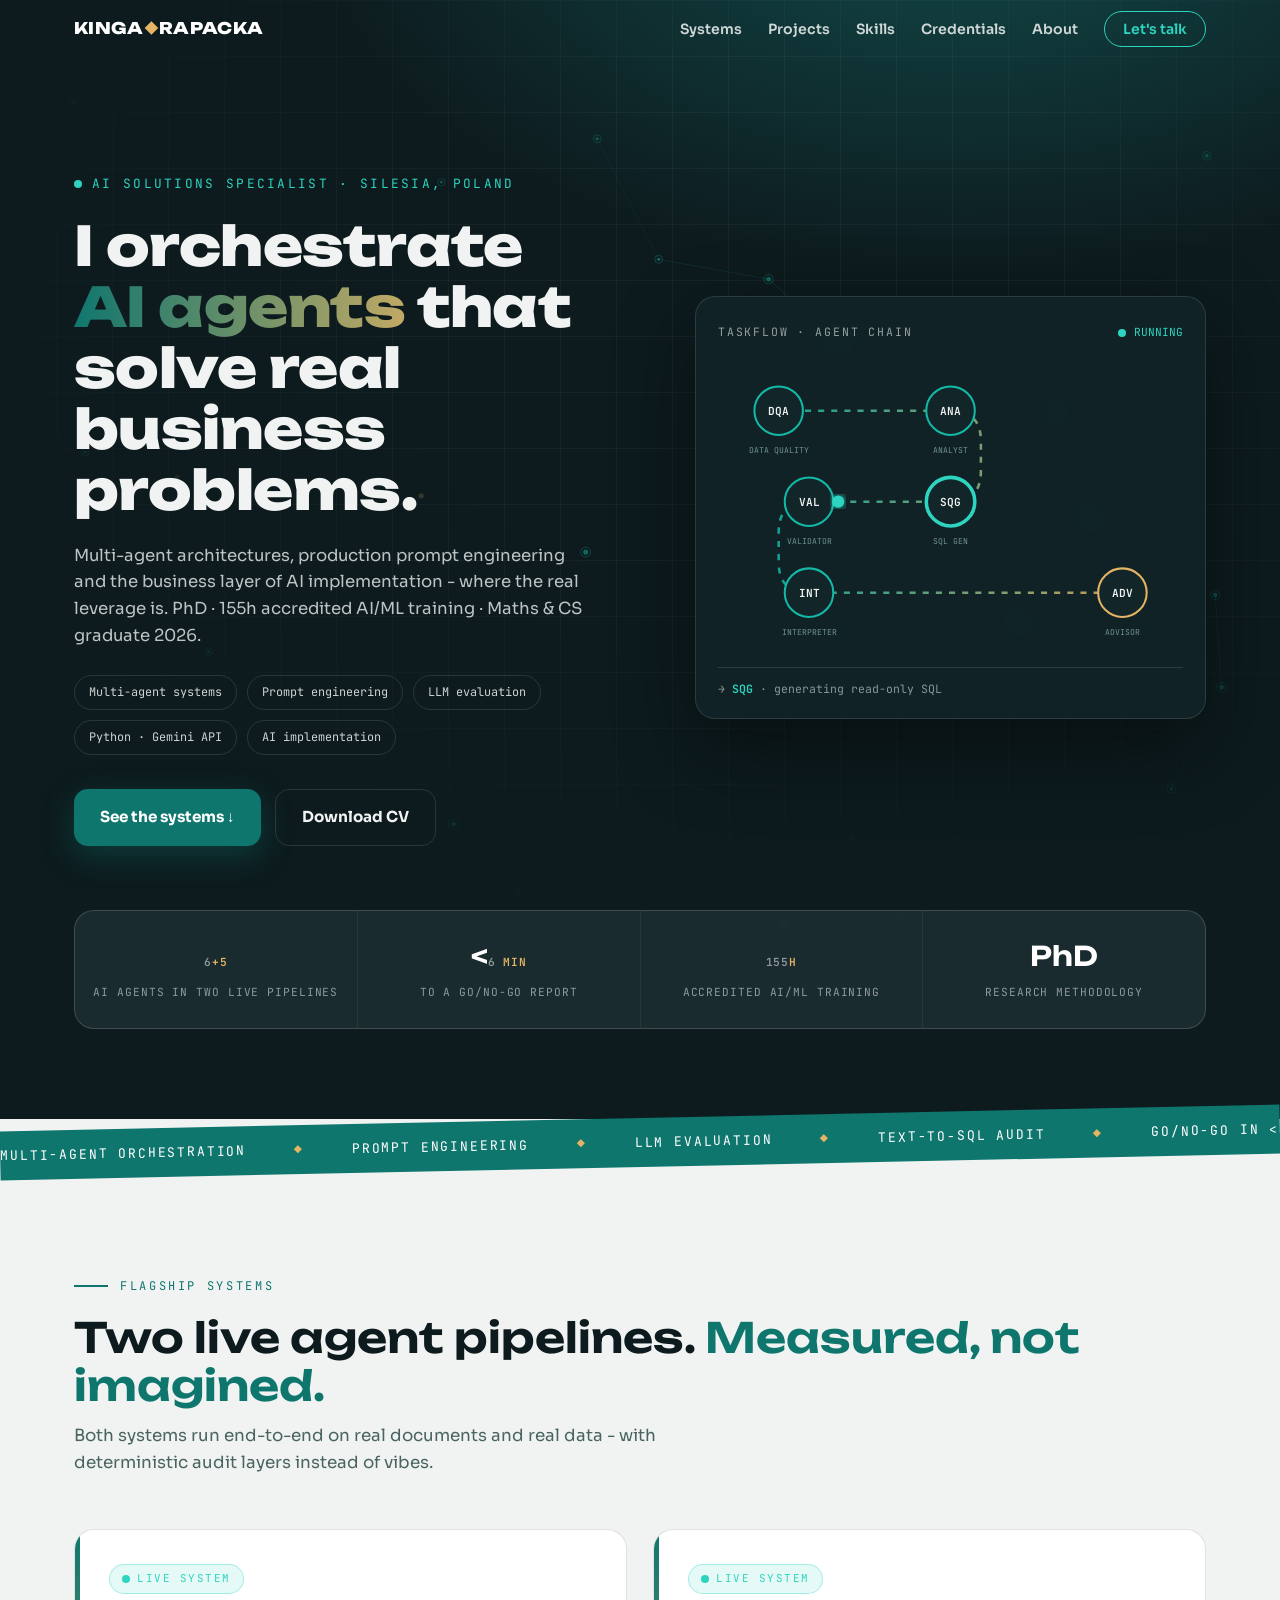
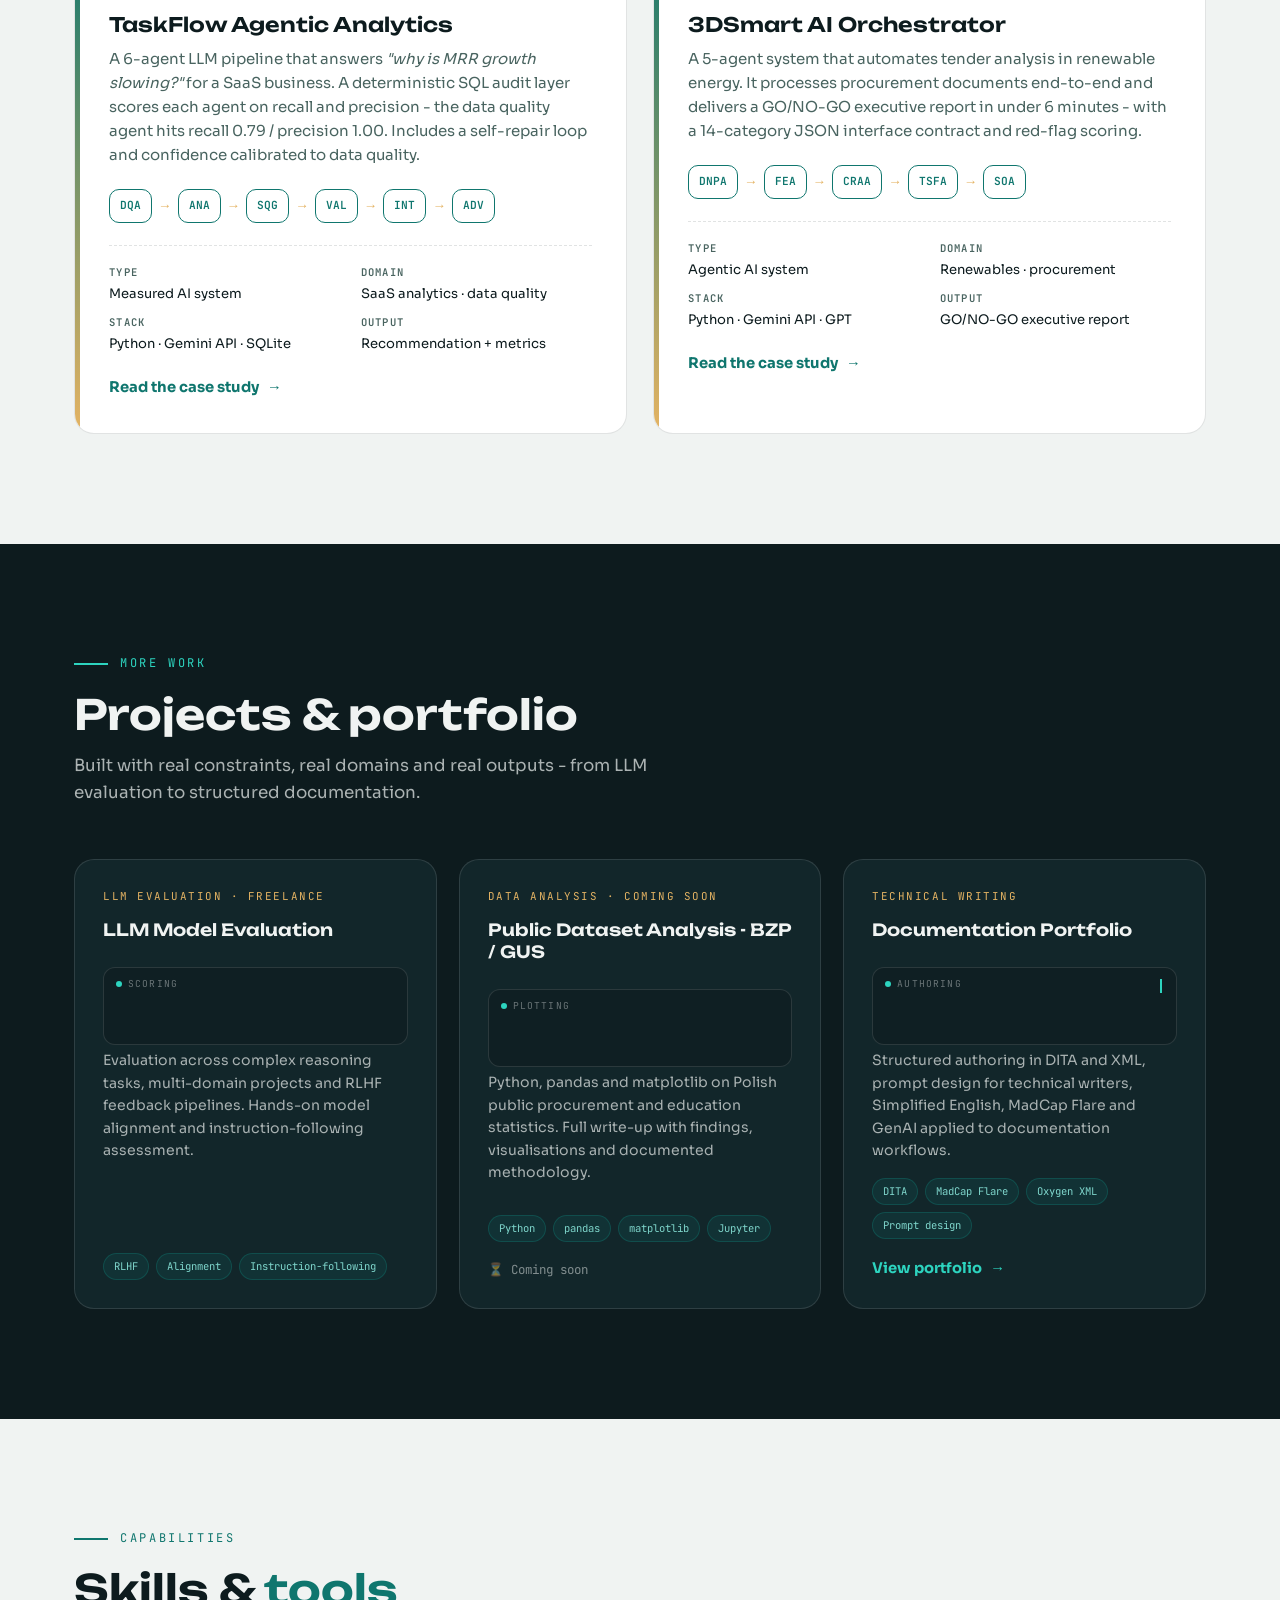
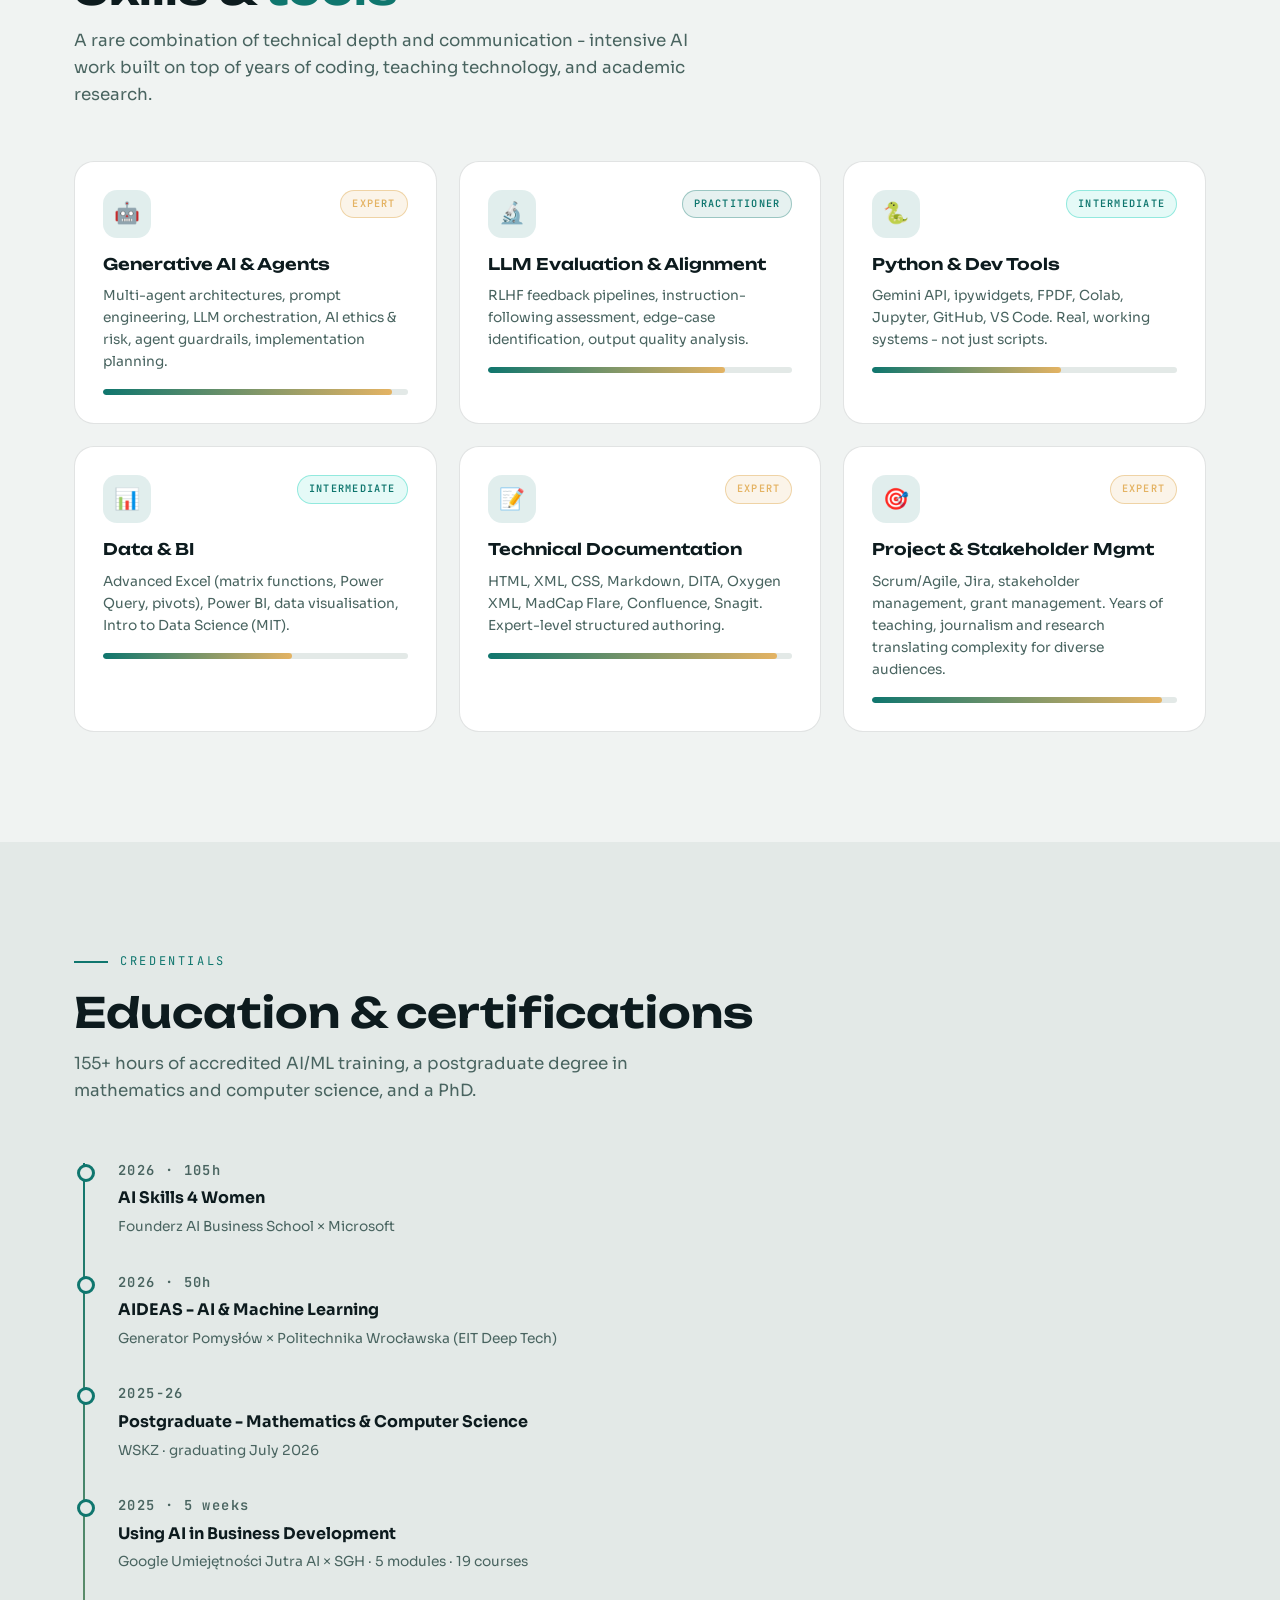
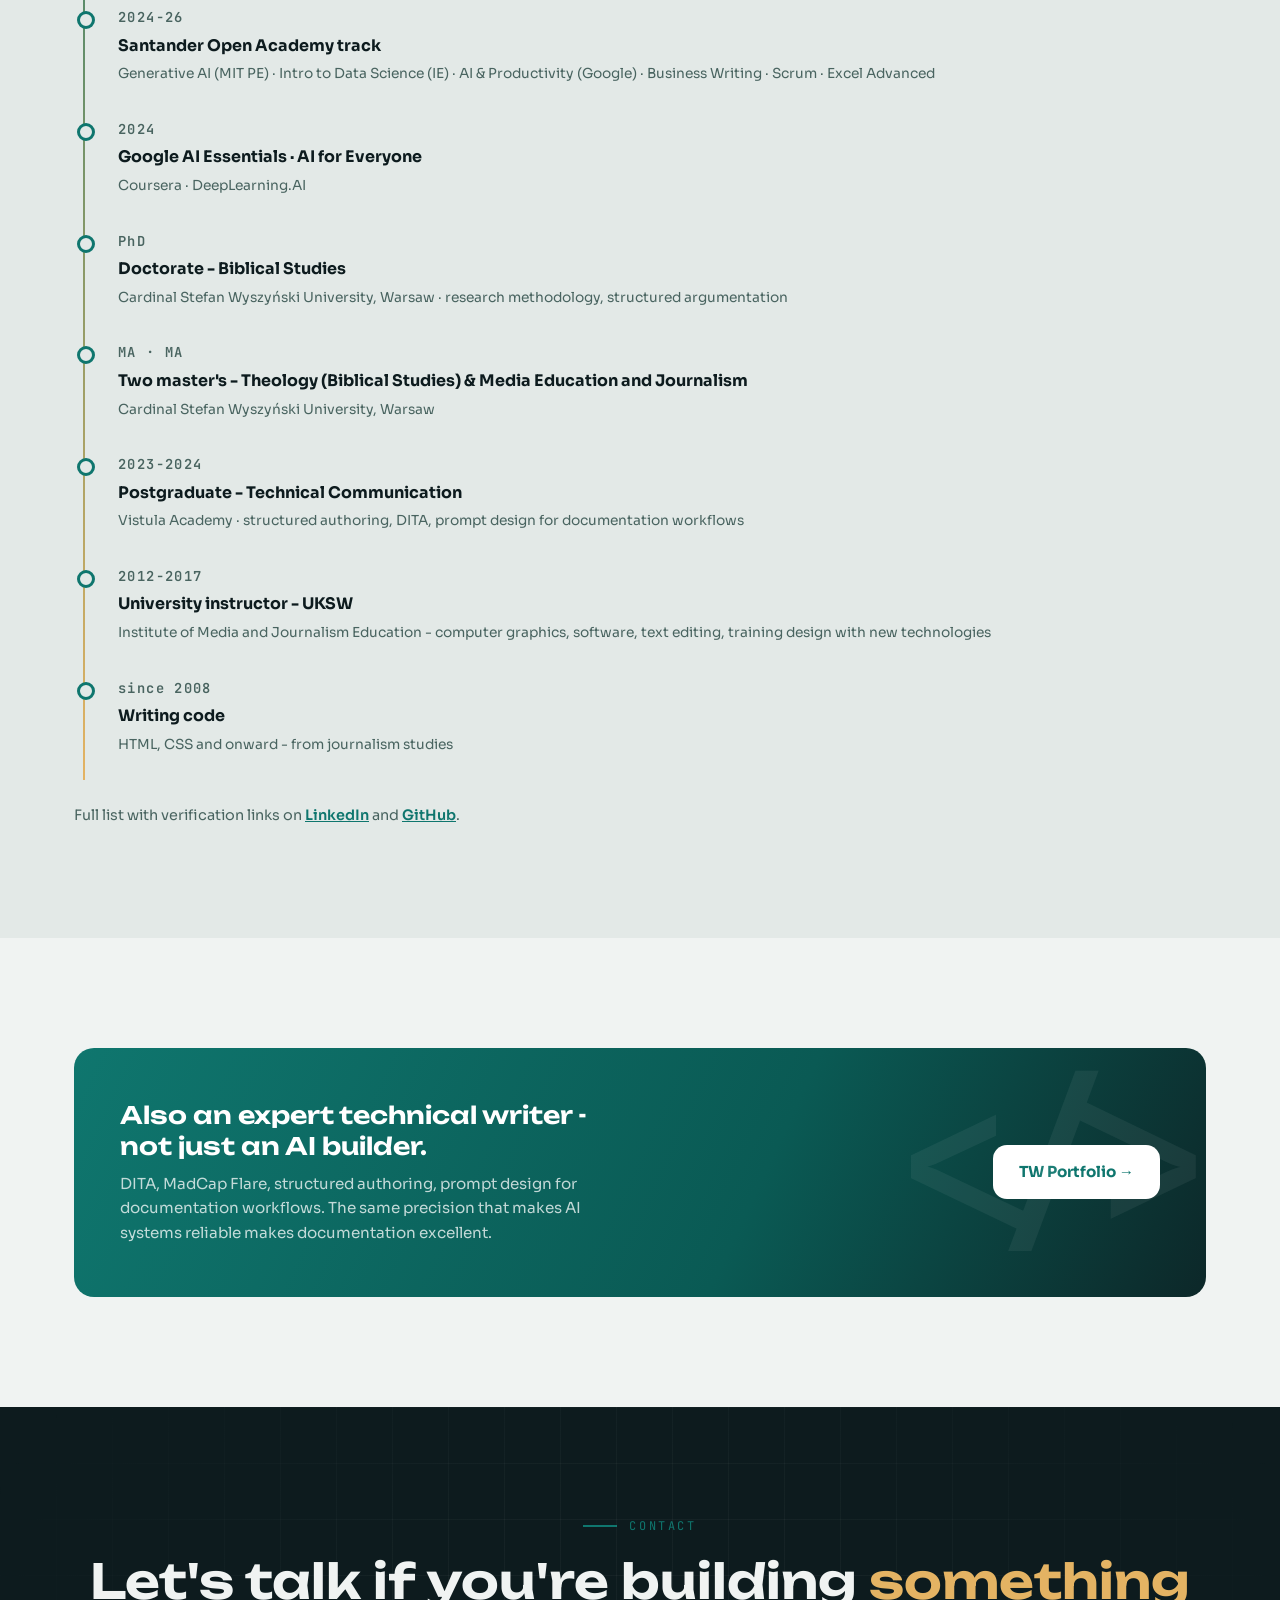
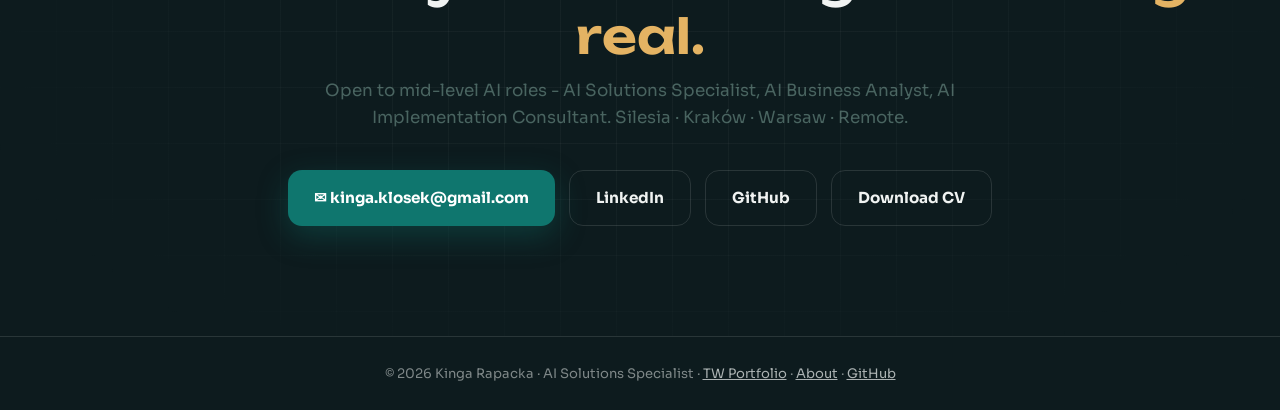
==== commit ee609724: "Update education and certification details in index.html" ====
--- a/index.html
+++ b/index.html
@@ -232,8 +232,8 @@
       <div class="cert rv"><span class="cert-year">2024</span><b>Google AI Essentials · AI for Everyone</b><span>Coursera · DeepLearning.AI</span></div>
       <div class="cert rv"><span class="cert-year">PhD</span><b>Doctorate - Biblical Studies</b><span>Cardinal Stefan Wyszyński University, Warsaw · research methodology, structured argumentation</span></div>
       <div class="cert rv"><span class="cert-year">MA · MA</span><b>Two master's - Theology (Biblical Studies) &amp; Media Education and Journalism</b><span>Cardinal Stefan Wyszyński University, Warsaw</span></div>
-      <div class="cert rv"><span class="cert-year">2023-2024</span><b>Postgraduate - Technical Communication</b><span>Structured authoring, DITA, prompt design for documentation workflows</span></div>
-      <div class="cert rv"><span class="cert-year">since 2010</span><b>University instructor - UKSW</b><span>Computer graphics, software, text editing, training design with new technologies</span></div>
+      <div class="cert rv"><span class="cert-year">2023-2024</span><b>Postgraduate - Technical Communication</b><span>Vistula Academy · structured authoring, DITA, prompt design for documentation workflows</span></div>
+      <div class="cert rv"><span class="cert-year">2012-2017</span><b>University instructor - UKSW</b><span>Institute of Media and Journalism Education - computer graphics, software, text editing, training design with new technologies</span></div>
       <div class="cert rv"><span class="cert-year">since 2008</span><b>Writing code</b><span>HTML, CSS and onward - from journalism studies</span></div>
     </div>
     <p class="cert-note rv">Full list with verification links on <a href="https://www.linkedin.com/in/kinga-rapacka-29315a2a3">LinkedIn</a> and <a href="https://github.com/KinRap">GitHub</a>.</p>
--- a/styles.css
+++ b/styles.css
@@ -336,3 +336,8 @@
 .story p{font-size:1.06rem;color:var(--ink-soft);line-height:1.72;margin-bottom:20px}
 .story b{color:var(--ink);font-weight:600}
 .story-close{font-family:var(--font-body);font-weight:600;font-size:1.12rem;color:var(--ultra);line-height:1.5;margin-top:4px}
+
+/* ===================== whole-card click target (stretched link) ===================== */
+.proj{position:relative}
+.sys-card .sys-link,.proj .sys-link{position:static}
+.sys-card .sys-link::after,.proj .sys-link::after{content:"";position:absolute;inset:0;z-index:3}
